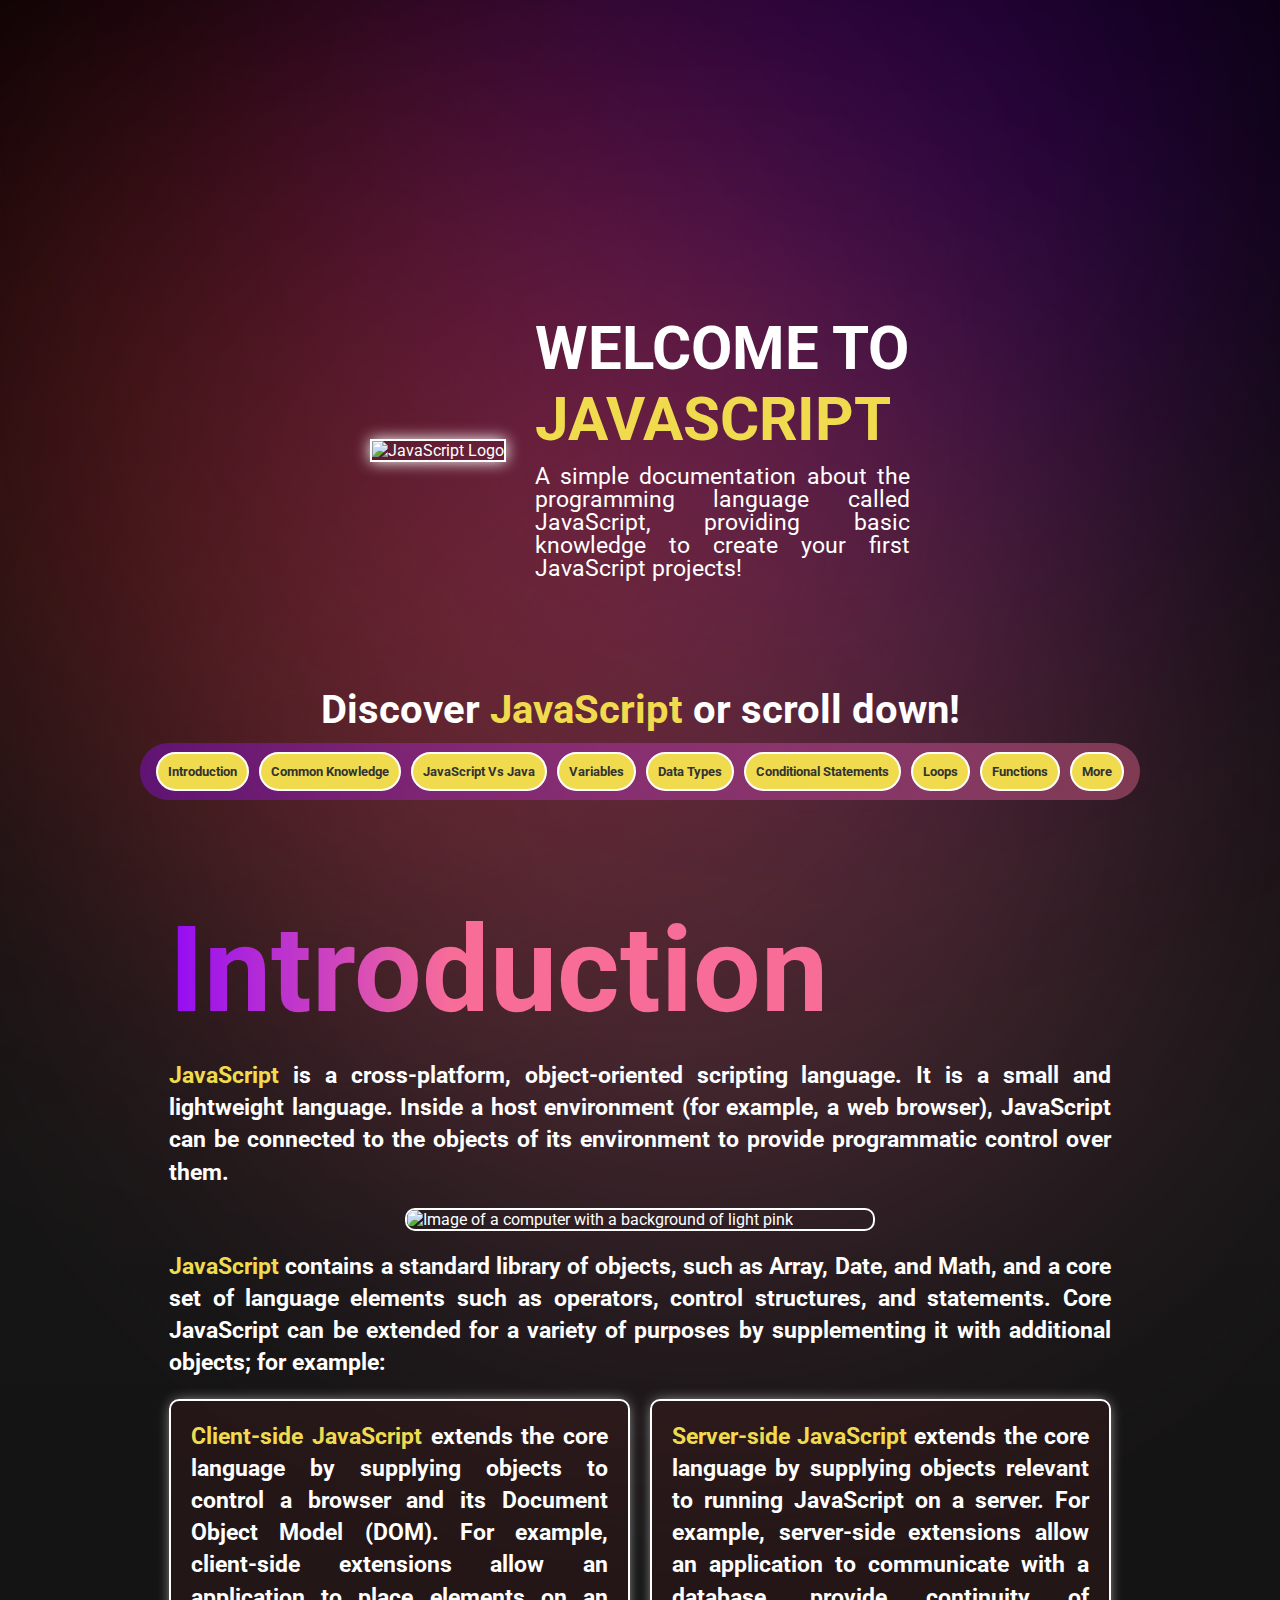
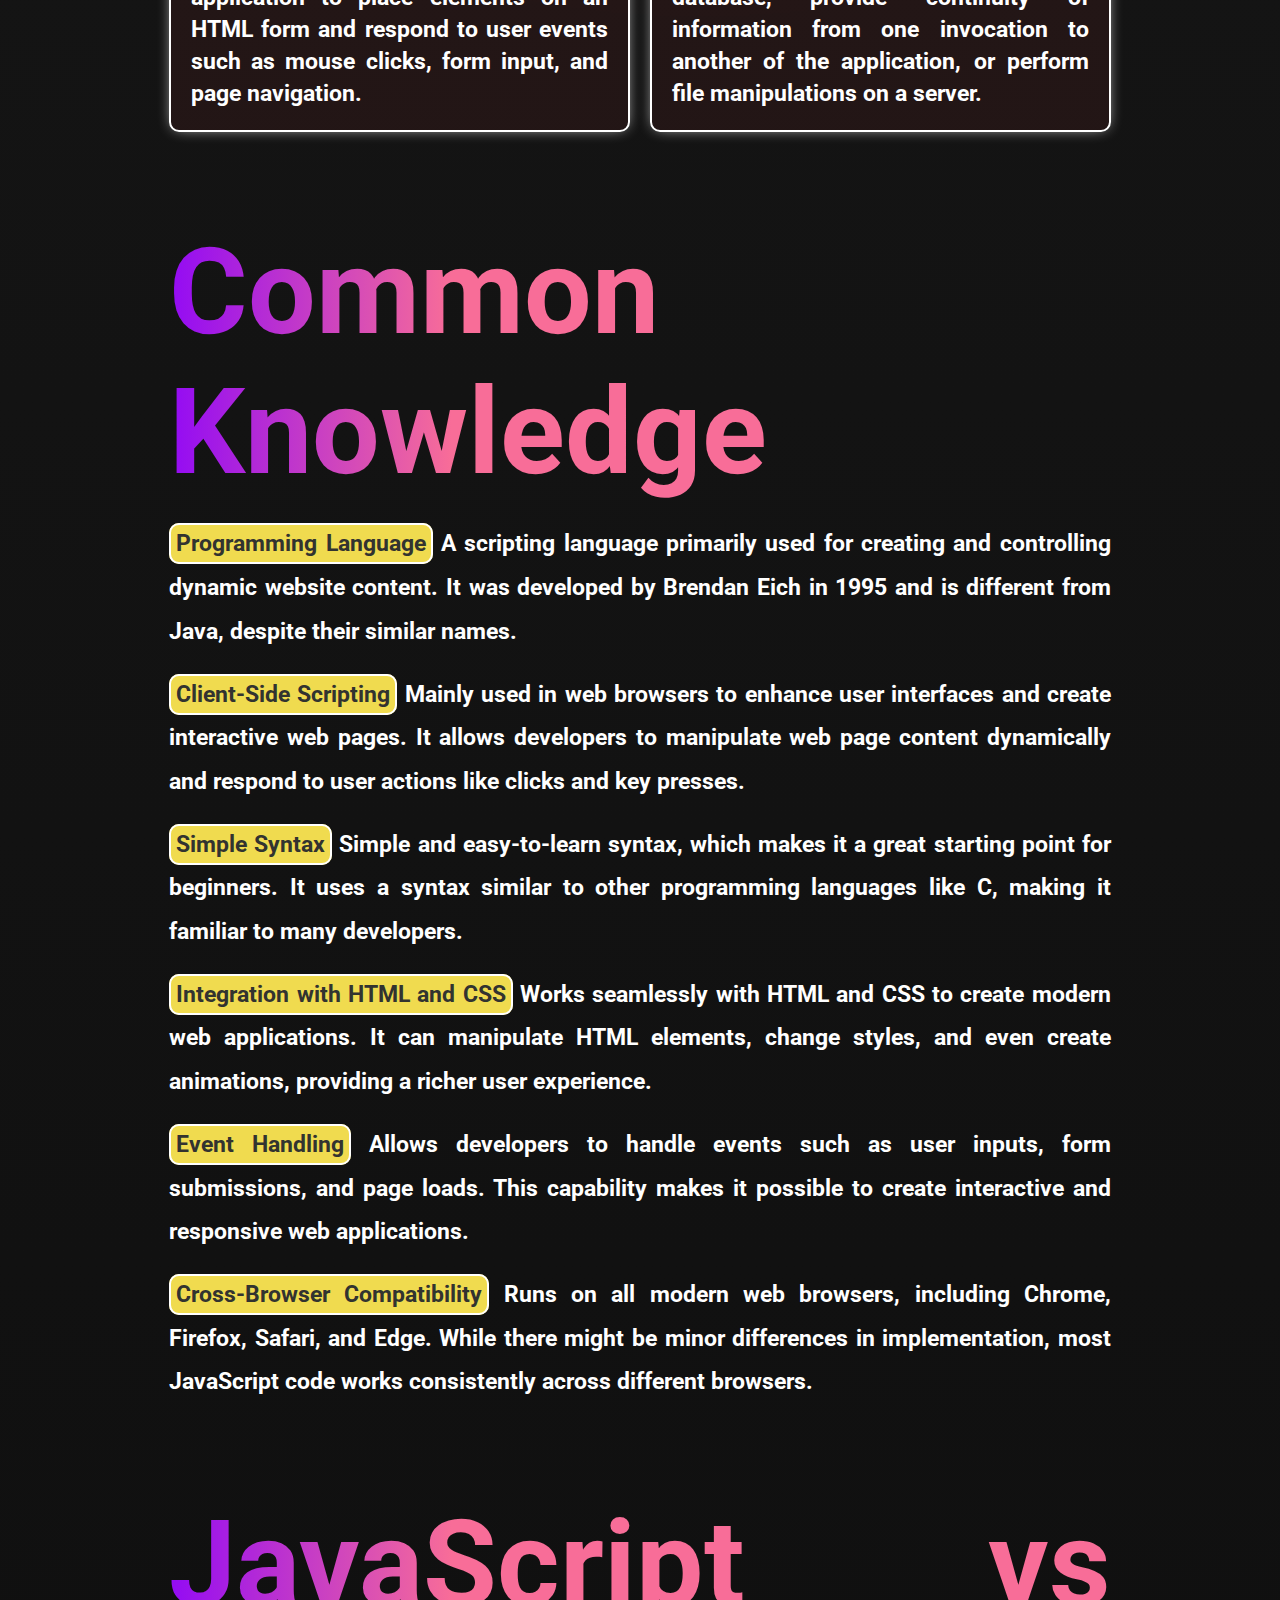
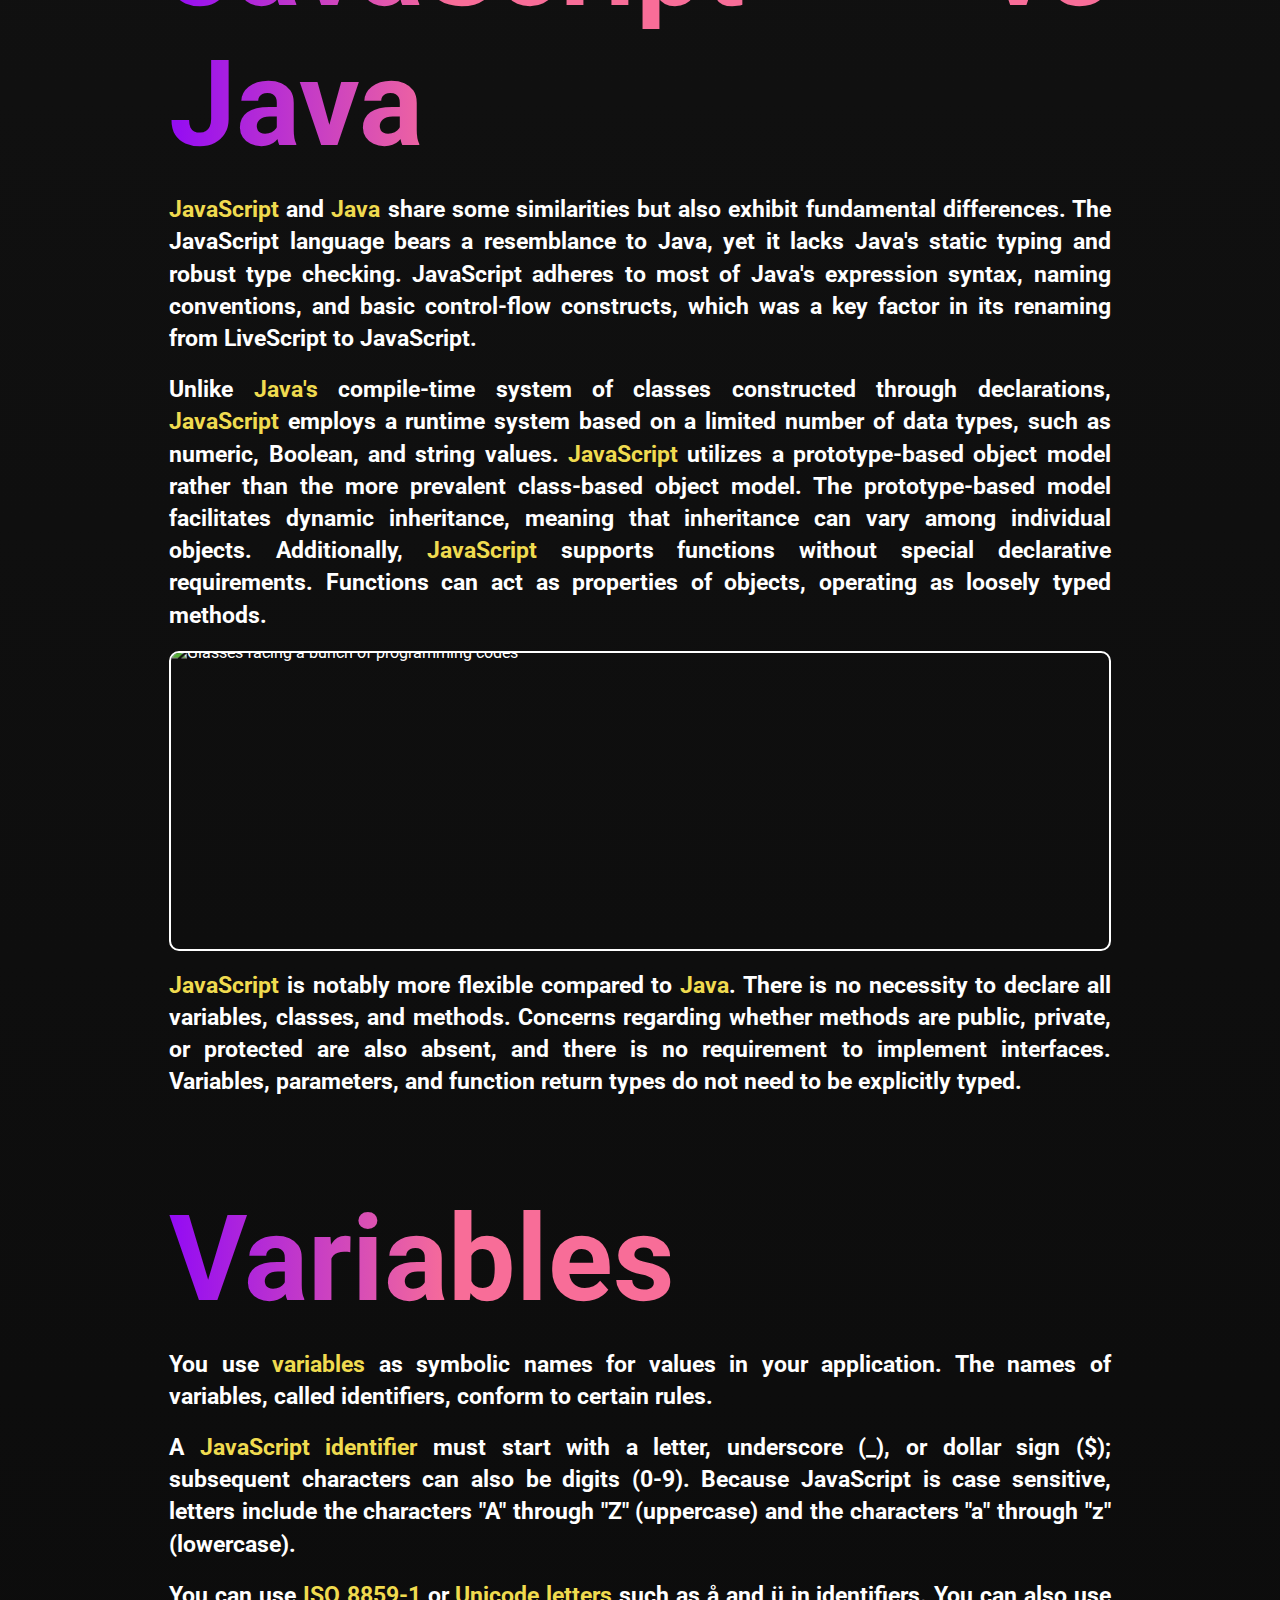
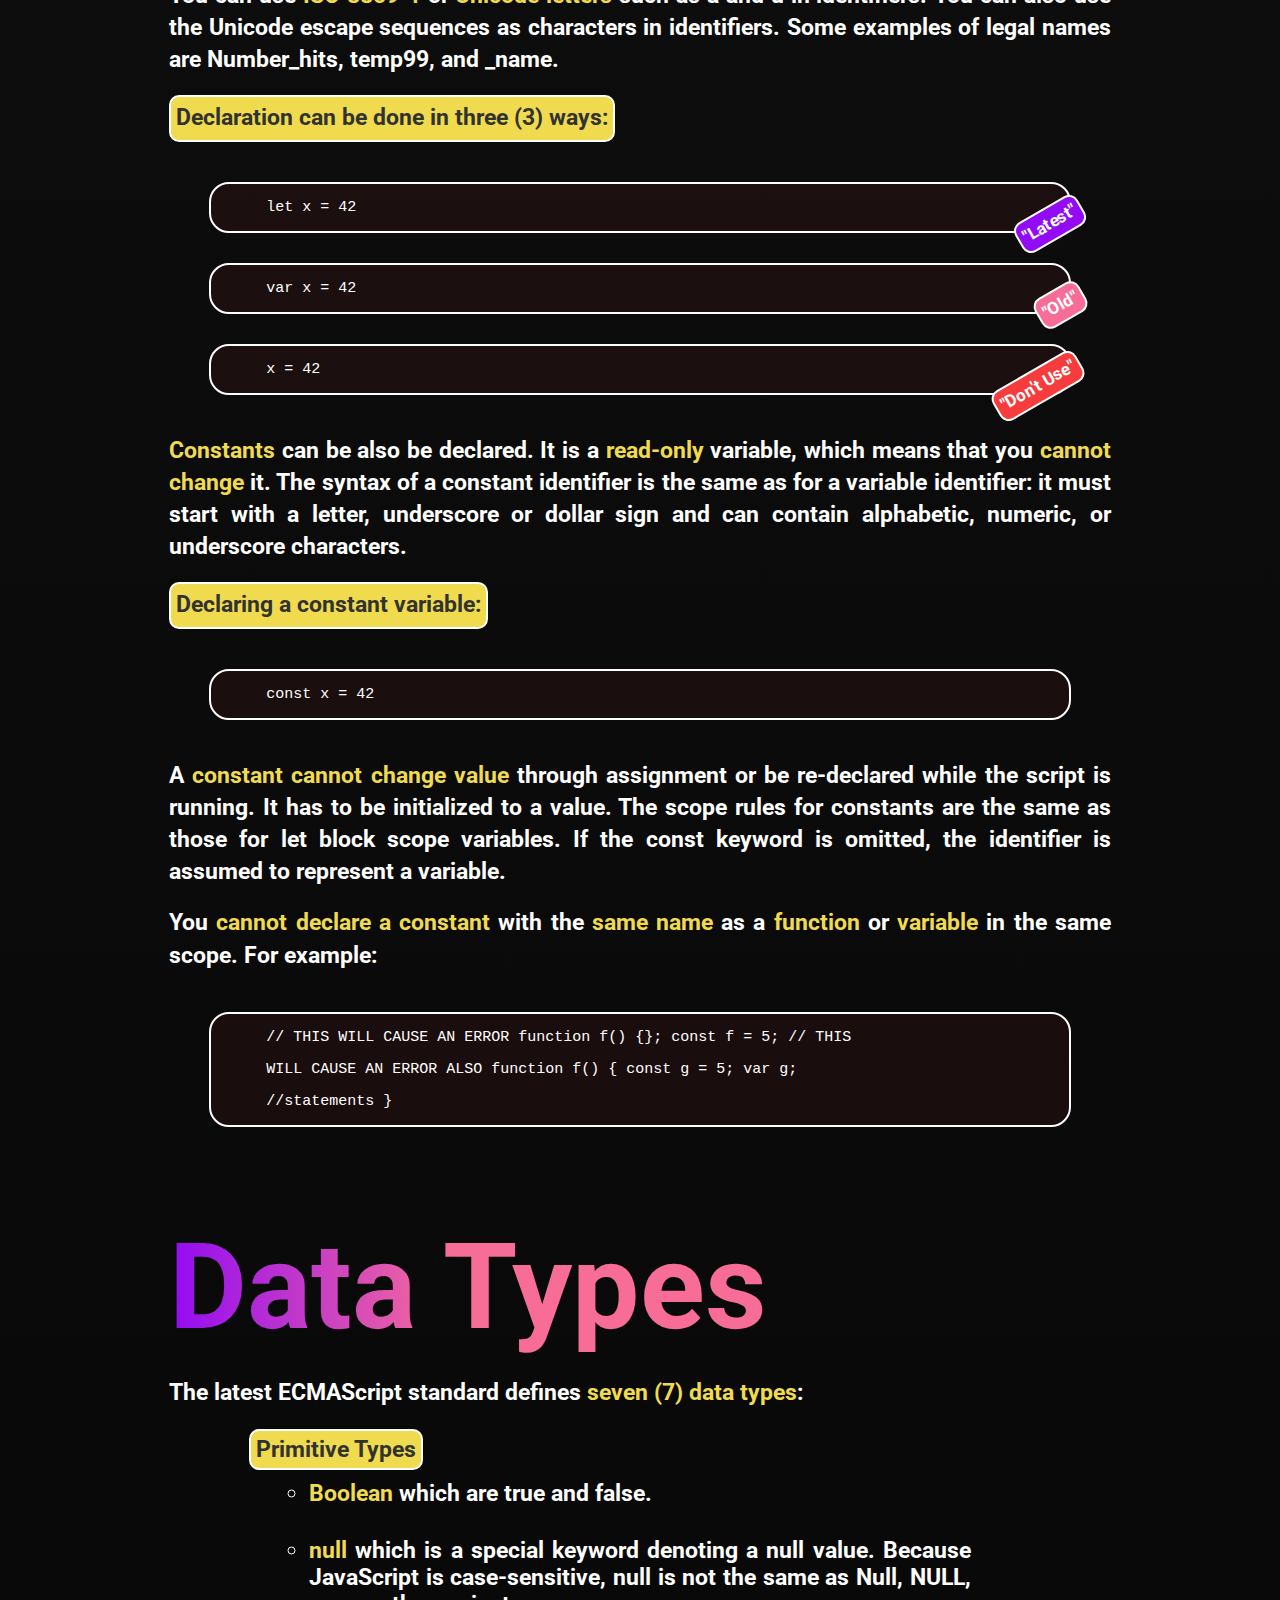
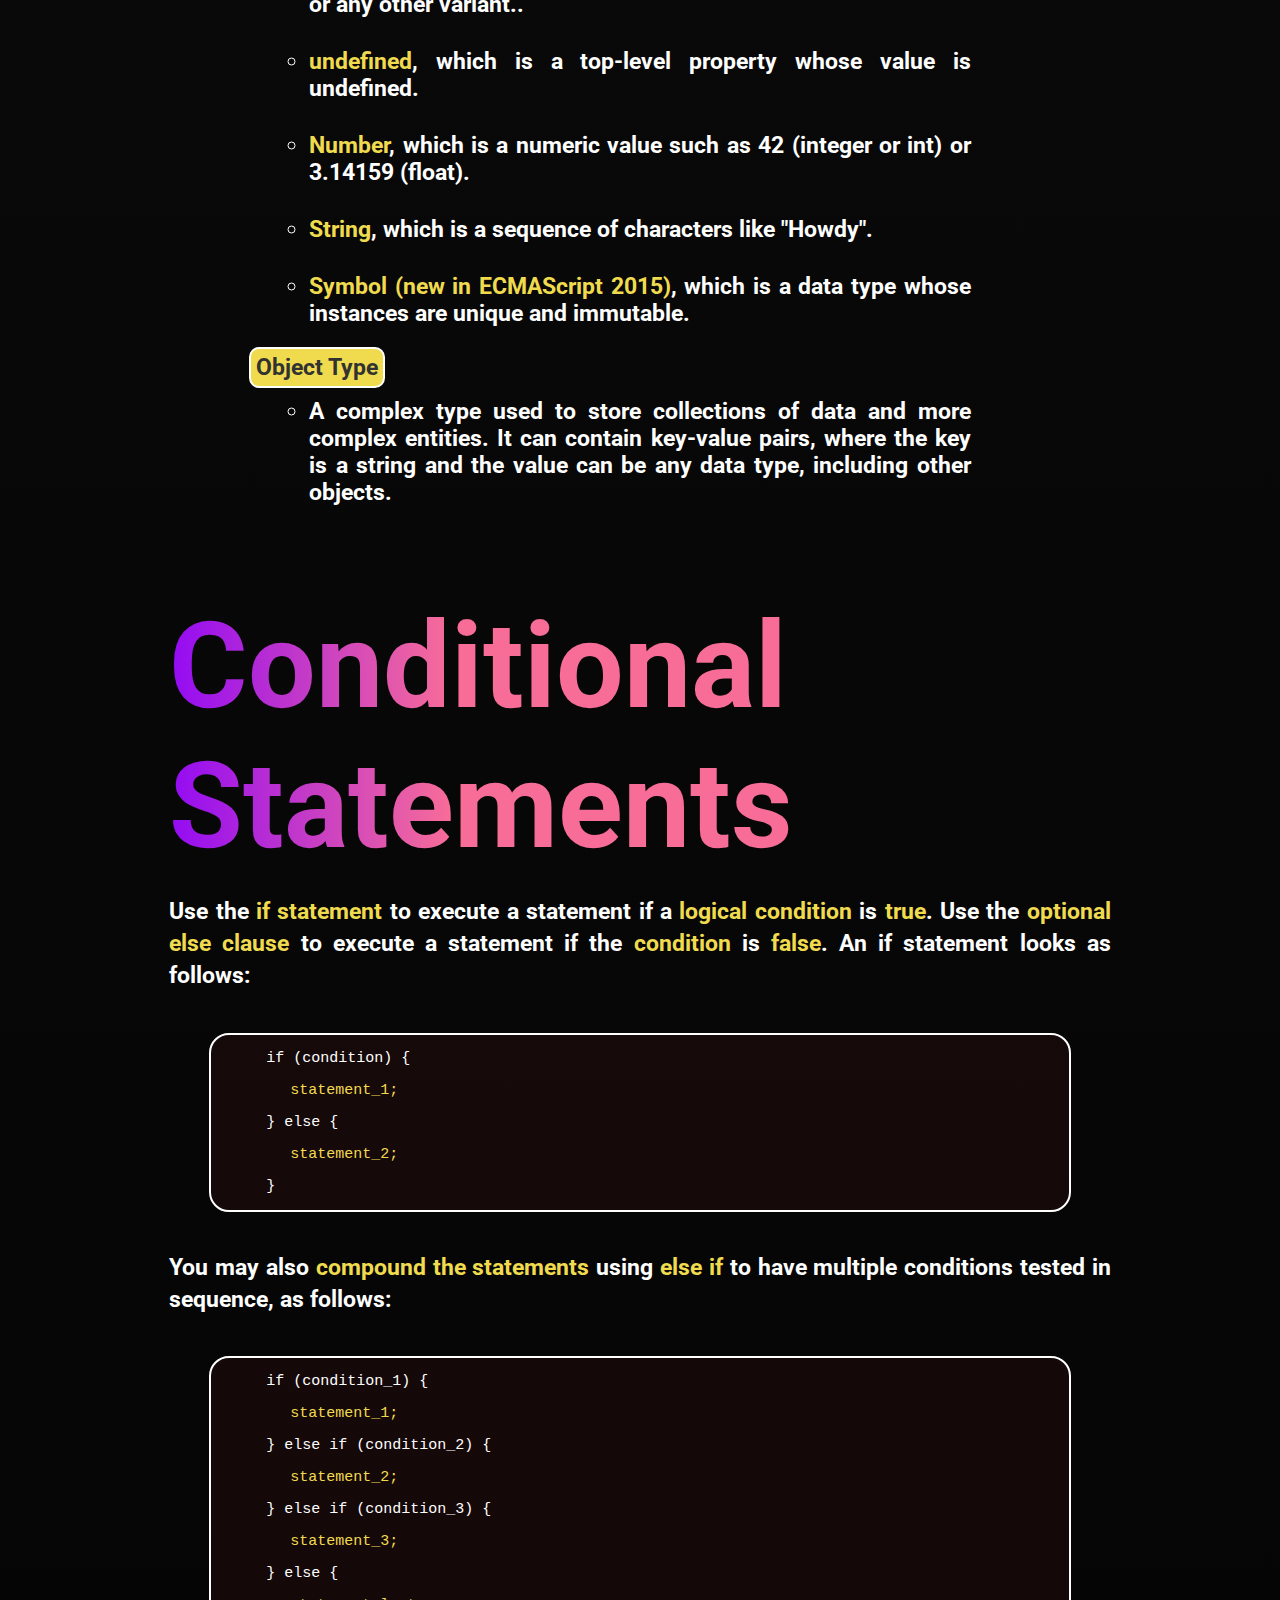
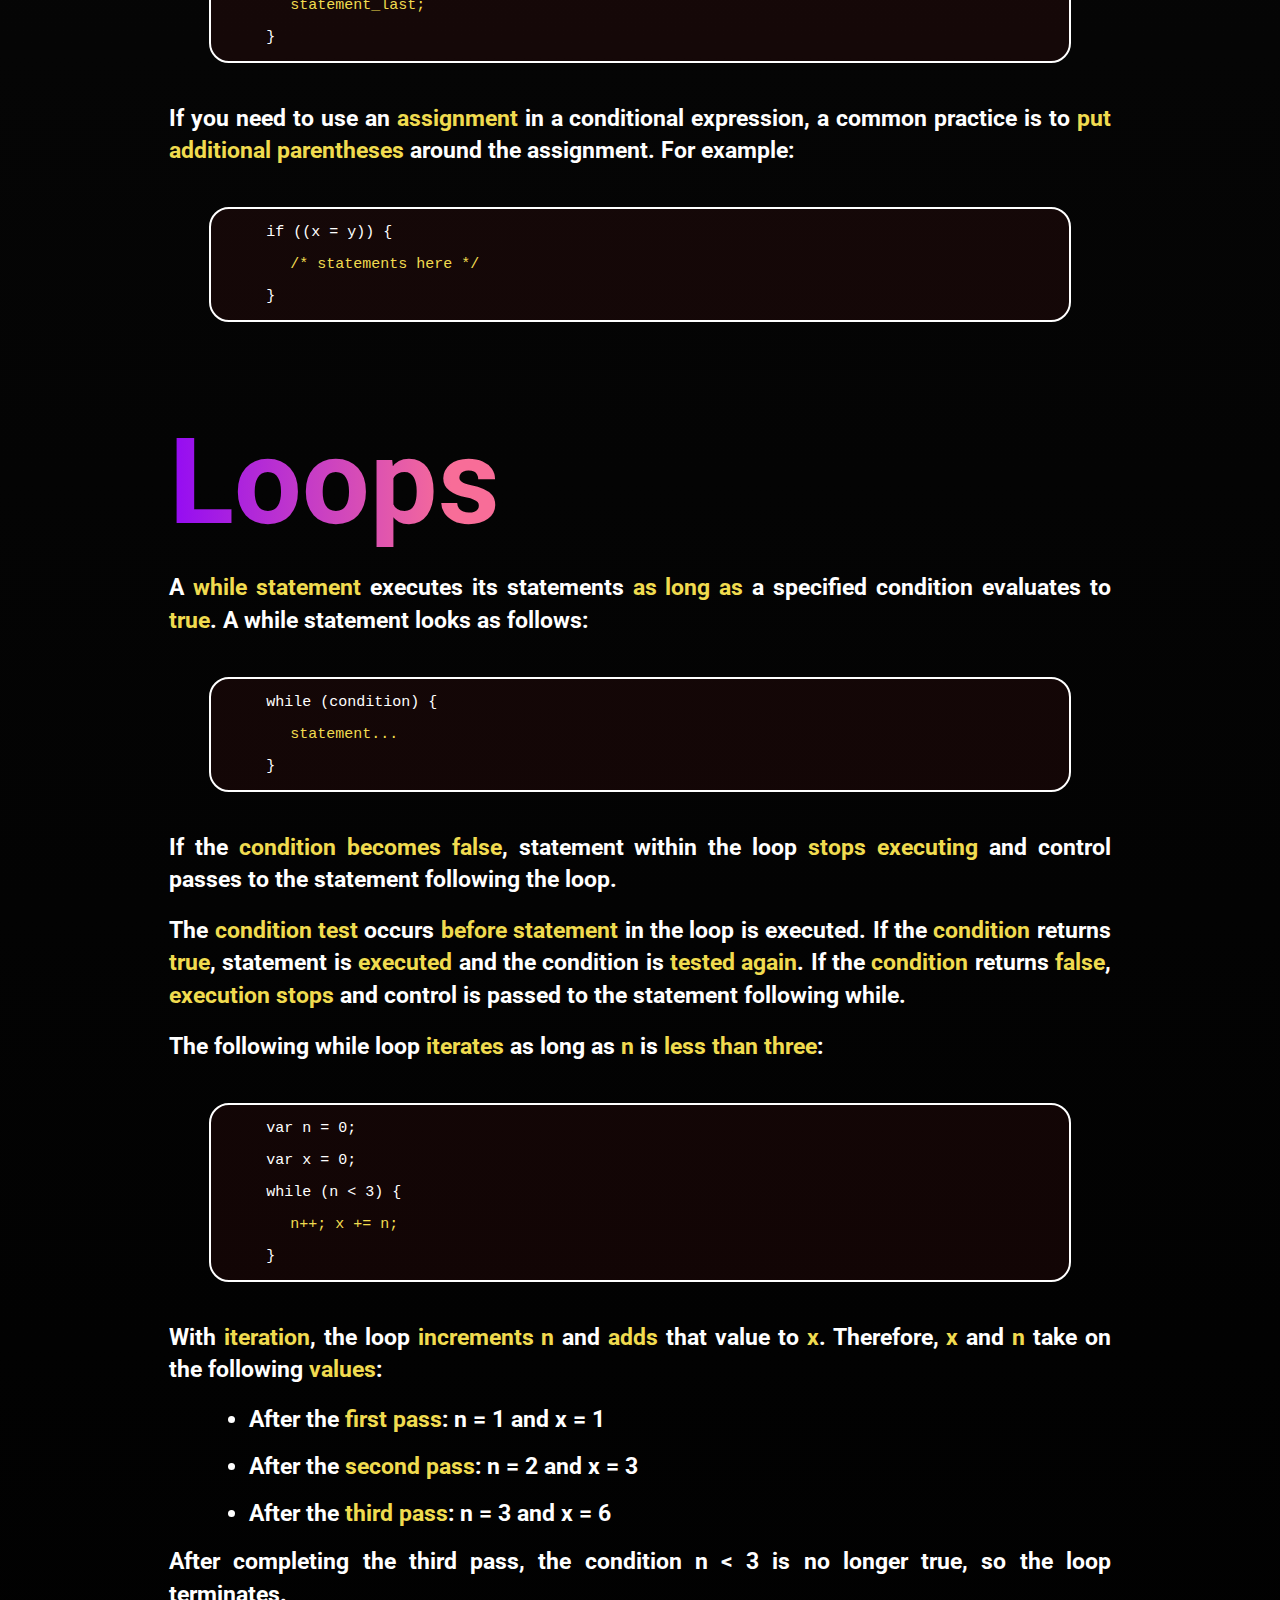
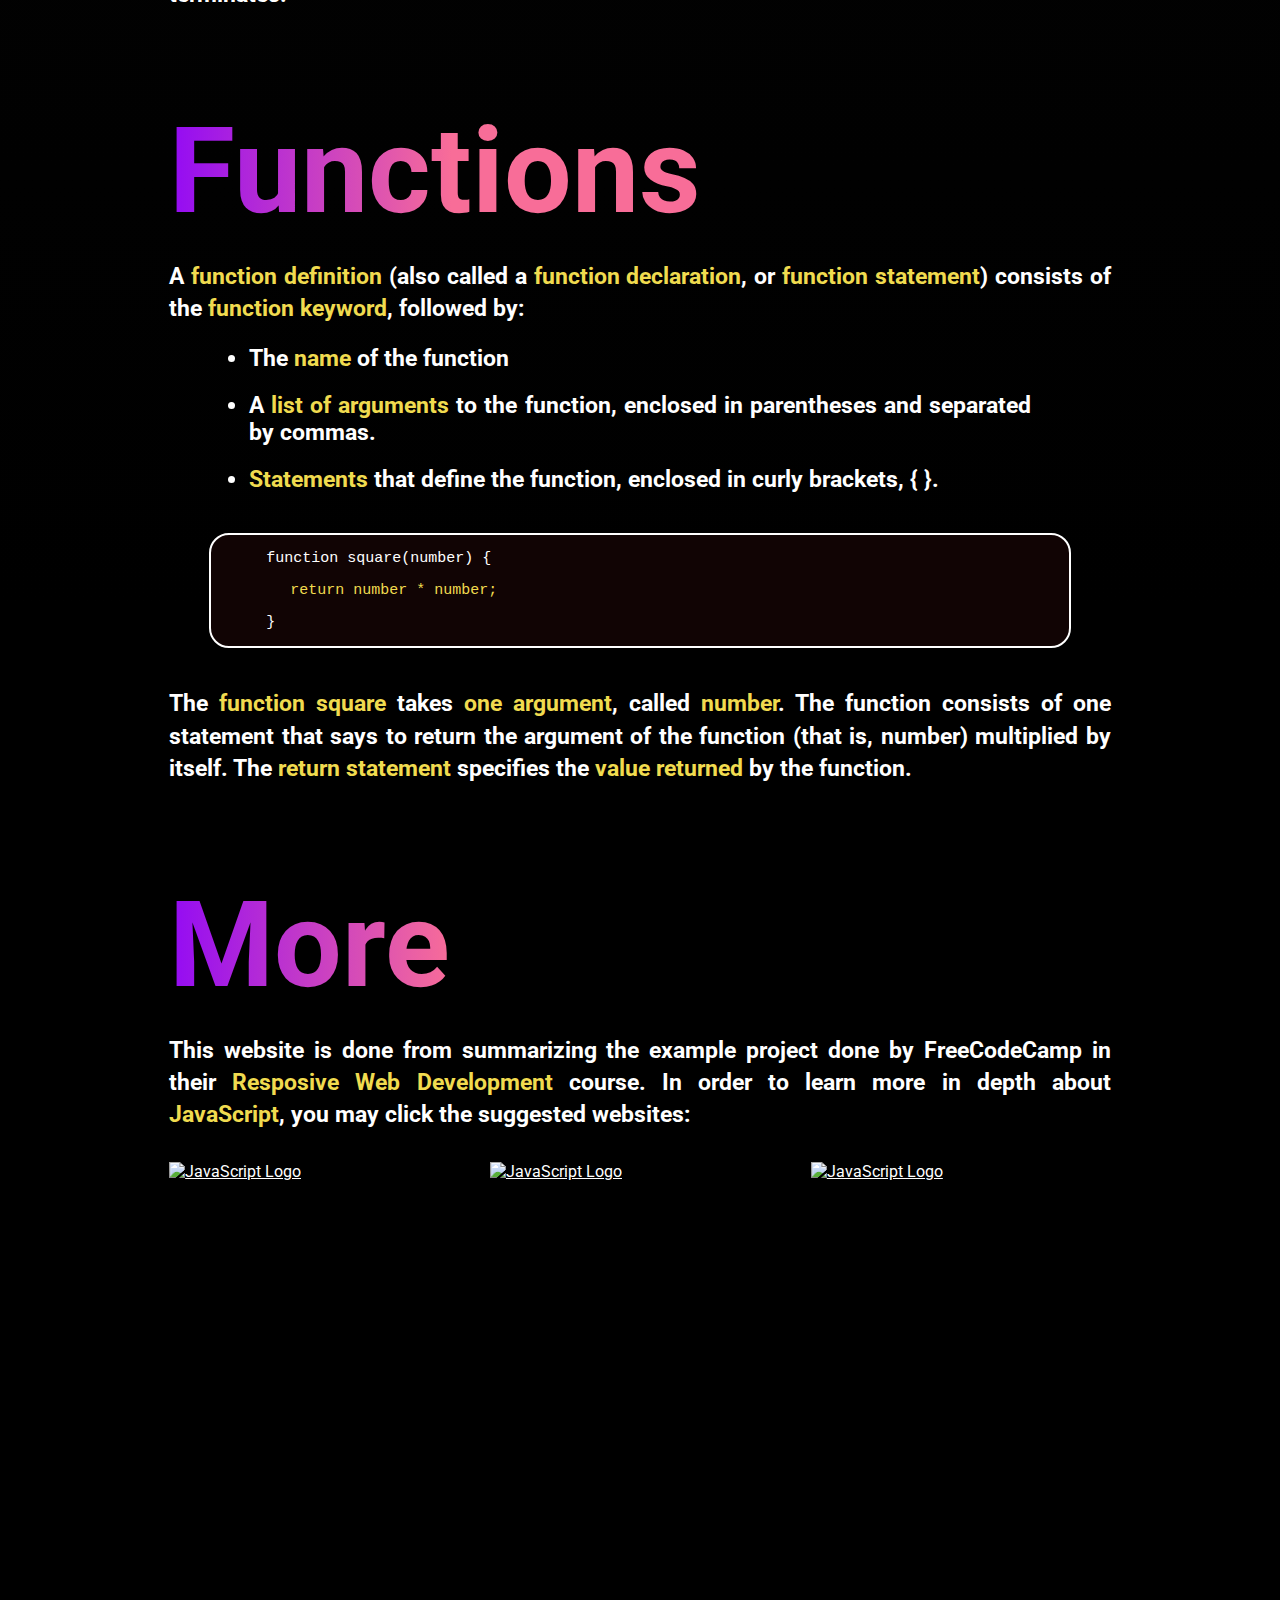
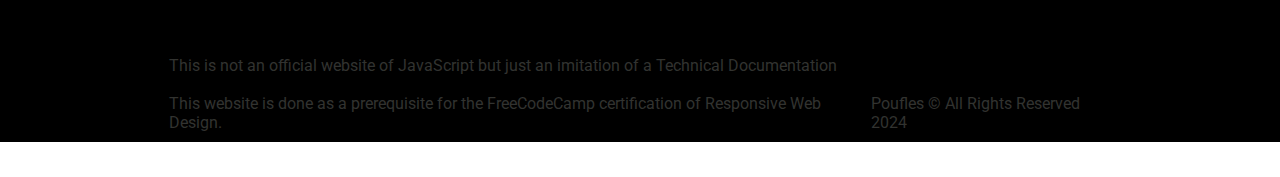
==== index.html @ 356de31d "Add files via upload" ====
<!DOCTYPE html>
<html lang="en">

<head>
    <meta charset="UTF-8">
    <meta name="viewport" content="width=device-width, initial-scale=1.0">
    <link rel="shortcut icon" href="src/favicon/android-chrome-192x192.png" type="image/x-icon">
    <link rel="shortcut icon" href="src/favicon/android-chrome-192x192.png" type="image/x-icon">
    <link rel="shortcut icon" href="src/favicon/apple-touch-icon.png" type="image/x-icon">
    <link rel="shortcut icon" href="src/favicon/favicon-16x16.png" type="image/x-icon">
    <link rel="shortcut icon" href="src/favicon/favicon-32x32.png" type="image/x-icon">
    <link rel="stylesheet" href="styles/index.css">
    <link rel="shortcut icon" href="src/favicon/favicon.ico" type="image/x-icon">
    <title>JavaScript - Technical Documentation</title>
</head>

<body>
    <nav id="navbar" class="initial">
        <header class="nav-header">
            <h2><span class="scroll-down">Discover <span id="JS-Text">JavaScript</span> or scroll down!</span></h2>
        </header>
        <div class="nav-links">
            <a href="#Introduction" class="nav-link">Introduction</a>
            <a href="#Common_Knowledge" class="nav-link">Common Knowledge</a>
            <a href="#JavaScript_vs_Java" class="nav-link">JavaScript vs Java</a>
            <a href="#Variables" class="nav-link">Variables</a>
            <a href="#Data_Types" class="nav-link">Data Types</a>
            <a href="#Conditional_Statements" class="nav-link">Conditional Statements</a>
            <a href="#Loops" class="nav-link">Loops</a>
            <a href="#Functions" class="nav-link">Functions</a>
            <a href="#More" class="nav-link">More</a>
        </div>
    </nav>

    <nav id="navbar-alt" class="">
        <header class="nav-header-alt">
            <h2>Discover <span id="JS-Text">JavaScript</span></h2>
            <div class="arrow" onclick="clicked()">
                <svg height="512px" id="Layer_1" style="enable-background:new 0 0 512 512;" version="1.1" viewBox="0 0 512 512" width="512px" xml:space="preserve" xmlns="http://www.w3.org/2000/svg" xmlns:xlink="http://www.w3.org/1999/xlink"><path d="M98.9,184.7l1.8,2.1l136,156.5c4.6,5.3,11.5,8.6,19.2,8.6c7.7,0,14.6-3.4,19.2-8.6L411,187.1l2.3-2.6  c1.7-2.5,2.7-5.5,2.7-8.7c0-8.7-7.4-15.8-16.6-15.8v0H112.6v0c-9.2,0-16.6,7.1-16.6,15.8C96,179.1,97.1,182.2,98.9,184.7z"/></svg>
            </div>
        </header>
        <div class="nav-links-alt">
            <a href="#Introduction" class="nav-link-alt">Introduction</a>
            <a href="#Common_Knowledge" class="nav-link-alt">Common Knowledge</a>
            <a href="#JavaScript_vs_Java" class="nav-link-alt">JavaScript vs Java</a>
            <a href="#Variables" class="nav-link-alt">Variables</a>
            <a href="#Data_Types" class="nav-link-alt">Data Types</a>
            <a href="#Conditional_Statements" class="nav-link-alt">Conditional Statements</a>
            <a href="#Loops" class="nav-link-alt">Loops</a>
            <a href="#Functions" class="nav-link-alt">Functions</a>
            <a href="#More" class="nav-link-alt">More</a>
        </div>
    </nav>

    <div class="circle primary" id="circle-1"></div>
    <div class="circle secondary" id="circle-2"></div>
    <div class="circle accent" id="circle-3"></div>

    <header class="banner-container">
        <figure class="banner-img">
            <img src="https://upload.wikimedia.org/wikipedia/commons/6/6a/JavaScript-logo.png" alt="JavaScript Logo">
        </figure>
        <div class="text-block">
            <h1>Welcome To <span>JavaScript</span></h1>
            <p>
                A simple documentation about the programming language called JavaScript, providing basic knowledge
                to create your first JavaScript projects!
            </p>
        </div>

    </header>

    <main id="main-doc" class="main-doc">
        <section class="main-section" id="Introduction">
            <header class="section-header">
                <h1>Introduction</h1>
            </header>
            <p>
                <span>JavaScript</span> is a cross-platform, object-oriented scripting language. It is a small and
                lightweight language. Inside a host environment (for example, a web browser), JavaScript can be
                connected to the objects of its environment to provide programmatic control over them.
            </p>
            <br>
            <div class="img-container">
                <figure class="introduction-image-container">
                    <img src="https://images.pexels.com/photos/1779487/pexels-photo-1779487.jpeg?auto=compress&cs=tinysrgb&w=1260&h=750&dpr=1"
                        alt="Image of a computer with a background of light pink">
                </figure>
            </div>
            <p>
                <span>JavaScript</span> contains a standard library of objects, such as Array, Date, and Math, and a
                core set of language elements such as operators, control structures, and statements. Core JavaScript can
                be extended for a variety of purposes by supplementing it with additional objects; for example:
            </p>
            <br>
            <div class="introduction-content">
                <p>
                    <span>Client-side JavaScript</span> extends the core language by supplying objects to control a
                    browser and its Document Object Model (DOM). For example, client-side extensions allow an
                    application to place elements on an HTML form and respond to user events such as mouse clicks, form
                    input, and page navigation.
                </p>
                <p>
                    <span>Server-side JavaScript</span> extends the core language by supplying objects relevant to
                    running JavaScript on a server. For example, server-side extensions allow an application to
                    communicate with a database, provide continuity of information from one invocation to another of the
                    application, or perform file manipulations on a server.
                </p>
            </div>
        </section>
        <section class="main-section" id="Common_Knowledge">
            <header class="section-header">
                <h1>Common Knowledge</h1>
            </header>
            <p>
                <span>Programming Language</span> A scripting language primarily used for creating and controlling
                dynamic website content. It was developed by Brendan Eich in 1995 and is different from Java, despite
                their similar names.
            </p>
            <br>
            <p>
                <span>Client-Side Scripting</span> Mainly used in web browsers to enhance user interfaces and create
                interactive web pages. It allows developers to manipulate web page content dynamically and respond to
                user actions like clicks and key presses.
            </p>
            <br>
            <p>
                <span>Simple Syntax</span> Simple and easy-to-learn syntax, which makes it a great starting point for
                beginners. It uses a syntax similar to other programming languages like C, making it familiar to many
                developers.
            </p>
            <br>
            <p>
                <span>Integration with HTML and CSS</span> Works seamlessly with HTML and CSS to create modern web
                applications. It can manipulate HTML elements, change styles, and even create animations, providing a
                richer user experience.
            </p>
            <br>
            <p>
                <span>Event Handling</span> Allows developers to handle events such as user inputs, form submissions,
                and page loads. This capability makes it possible to create interactive and responsive web applications.
            </p>
            <br>
            <p>
                <span>Cross-Browser Compatibility</span> Runs on all modern web browsers, including Chrome, Firefox,
                Safari, and Edge. While there might be minor differences in implementation, most JavaScript code works
                consistently across different browsers.
            </p>
        </section>
        <section class="main-section" id="JavaScript_vs_Java">
            <header class="section-header">
                <h1>JavaScript vs Java</h1>
            </header>
            <p>
                <span>JavaScript</span> and <span>Java</span> share some similarities but also exhibit fundamental
                differences. The JavaScript language bears a resemblance to Java, yet it lacks Java's static typing and
                robust type checking. JavaScript adheres to most of Java's expression syntax, naming conventions, and
                basic control-flow constructs, which was a key factor in its renaming from LiveScript to JavaScript.
            </p>
            <br>
            <p>
                Unlike <span>Java's</span> compile-time system of classes constructed through declarations,
                <span>JavaScript</span> employs a runtime system based on a limited number of data types, such as
                numeric, Boolean, and string values. <span>JavaScript</span> utilizes a prototype-based object model
                rather than the more prevalent class-based object model. The prototype-based model facilitates dynamic
                inheritance, meaning that inheritance can vary among individual objects. Additionally,
                <span>JavaScript</span> supports functions without special declarative requirements. Functions can act
                as properties of objects, operating as loosely typed methods.
            </p>
            <br>
            <figure class="jsvsj-image-container">
                <img src="https://images.pexels.com/photos/577585/pexels-photo-577585.jpeg"
                    alt="Glasses facing a bunch of programming codes">
            </figure>
            <br>
            <p>
                <span>JavaScript</span> is notably more flexible compared to <span>Java</span>. There is no necessity to
                declare all variables, classes, and methods. Concerns regarding whether methods are public, private, or
                protected are also absent, and there is no requirement to implement interfaces. Variables, parameters,
                and function return types do not need to be explicitly typed.
            </p>
        </section>
        <section class="main-section" id="Variables">
            <header class="section-header">
                <h1>Variables</h1>
            </header>
            <p>
                You use <span>variables</span> as symbolic names for values in your application. The names of
                variables,
                called identifiers, conform to certain rules.
            </p>
            <br>
            <p>
                A <span>JavaScript identifier</span> must start with a letter, underscore (_), or dollar sign ($);
                subsequent characters can also be digits (0-9). Because JavaScript is case sensitive, letters
                include
                the characters "A" through "Z" (uppercase) and the characters "a" through "z" (lowercase).
            </p>
            <br>
            <p>
                You can use <span>ISO 8859-1</span> or <span>Unicode letters</span> such as å and ü in identifiers.
                You
                can also use the Unicode escape sequences as characters in identifiers. Some examples of legal names
                are
                Number_hits, temp99, and _name.
            </p>
            <br>
            <p>
                Declaration can be done in three (3) ways:
            </p>
            <article class="code-block">
                <div id="code-1">
                    <code>let x = 42</code>
                    <p>"Latest"</p>
                </div>
                <div id="code-2">
                    <code>var x = 42</code>
                    <p>"Old"</p>
                </div>
                <div id="code-3">
                    <code>x = 42</code>
                    <p>"Don't Use"</p>
                </div>
            </article>
            <p>
                <span>Constants</span> can be also be declared. It is a <span>read-only</span> variable, which means
                that you <span>cannot change</span> it. The syntax of a constant identifier is the same as for a
                variable identifier: it must start with a letter, underscore or dollar sign and can contain alphabetic,
                numeric, or underscore characters.
            </p>
            <br>
            <p>
                Declaring a constant variable:
            </p>
            <article class="code-block">
                <div id="#code">
                    <code>const x = 42</code>
                </div>
            </article>
            <p>
                A <span>constant cannot change value</span> through assignment or be re-declared while the script is
                running. It has to be initialized to a value. The scope rules for constants are the same as those for
                let block scope variables. If the const keyword is omitted, the identifier is assumed to represent a
                variable.
            </p>
            <br>
            <p>
                You <span>cannot declare a constant</span> with the <span>same name</span> as a <span>function</span> or
                <span>variable</span> in the same scope. For
                example:
            </p>
            <article class="code-block">
                <div id="code">
                    <code>
                        // THIS WILL CAUSE AN ERROR function f() {}; const f = 5; // THIS
                    </code>
                    <code>
                        WILL CAUSE AN ERROR ALSO function f() { const g = 5; var g;
                    </code>
                    <code>
                        //statements }
                    </code>
                </div>
            </article>
        </section>
        <section class="main-section" id="Data_Types">
            <header class="section-header">
                <h1>Data Types</h1>
            </header>
            <p>
                The latest ECMAScript standard defines <span>seven (7) data types</span>:
            </p>
            <ol class="data-types">
                <li class="data-type">
                    <span class="data-type-header">Primitive Types</span>
                    <ul class="primitive-types">
                        <li class="primitive-type">
                            <span class="important-text">Boolean</span> which are true and false.
                        </li>
                        <li class="primitive-type">
                            <span class="important-text">null</span> which is a special keyword denoting a null value.
                            Because JavaScript is case-sensitive, null is not the same as Null, NULL, or any other
                            variant..
                        </li>
                        <li class="primitive-type">
                            <span class="important-text">undefined</span>, which is a top-level property whose value is
                            undefined.
                        </li>
                        <li class="primitive-type">
                            <span class="important-text">Number</span>, which is a numeric value such as 42 (integer or
                            int) or 3.14159 (float).
                        </li>
                        <li class="primitive-type">
                            <span class="important-text">String</span>, which is a sequence of characters like "Howdy".
                        </li>
                        <li class="primitive-type">
                            <span class="important-text">Symbol (new in ECMAScript 2015)</span>, which is a data type
                            whose instances are unique and immutable.
                        </li>
                    </ul>
                </li>
                <li class="data-type">
                    <span class="data-type-header">Object Type</span>
                    <ul class="object-type">
                        <li class="description">
                            A complex type used to store collections of data and more complex entities. It can contain
                            key-value pairs, where the key is a string and the value can be any data type, including
                            other objects.
                        </li>
                    </ul>
                </li>
            </ol>
        </section>
        <section class="main-section" id="Conditional_Statements">
            <header class="section-header">
                <h1>Conditional Statements</h1>
            </header>
            <p>
                Use the <span>if statement</span> to execute a statement if a <span>logical condition</span> is
                <span>true</span>. Use the <span>optional else clause</span> to execute a statement if the
                <span>condition</span> is <span>false</span>. An if statement looks as follows:
            </p>
            <article class="code-block">
                <div id="code" class="multiple">
                    <code>
                        if (condition) { 
                    </code>
                    <code>
                        <span class="code-margin">statement_1;</span>
                    </code>
                    <code>
                    } else {
                    </code>
                    <code>
                        <span class="code-margin">statement_2;</span>
                    </code>
                    <code>
                        }
                    </code>
                </div>
            </article>
            <p>
                You may also <span>compound the statements</span> using <span>else if</span> to have multiple conditions
                tested in sequence, as follows:
            </p>
            <article class="code-block">
                <div id="code" class="multiple">
                    <code>
                        if (condition_1) {
                    </code>
                    <code>
                        <span class="code-margin">statement_1;</span>
                    </code>
                    <code>
                        } else if (condition_2) {
                    </code>
                    <code>
                        <span class="code-margin">statement_2;</span>
                    </code>
                    <code>
                        } else if (condition_3) {
                    </code>
                    <code>
                        <span class="code-margin">statement_3;</span>
                    </code>
                    <code>
                        } else {
                    </code>
                    <code>
                        <span class="code-margin">statement_last;</span>
                    </code>
                    <code>
                        }
                    </code>
                </div>
            </article>
            <p>
                If you need to use an <span>assignment</span> in a conditional expression, a common practice is to
                <span>put additional parentheses</span> around the assignment. For example:
            </p>
            <article class="code-block">
                <div id="code">
                    <code>
                        if ((x = y)) {
                    </code>
                    <code>
                        <span class="code-margin">/* statements here */</span>
                    </code>
                    <code>
                        }
                    </code>
                </div>
            </article>
        </section>
        <section class="main-section" id="Loops">
            <header class="section-header">
                <h1>
                    Loops
                </h1>
            </header>
            <p>
                A <span>while statement</span> executes its statements <span>as long as</span> a specified condition
                evaluates to <span>true</span>. A while statement looks as follows:
            </p>
            <article class="code-block">
                <div id="code">
                    <code>
                        while (condition) {
                    </code>
                    <code>
                        <span class="code-margin">statement...</span>
                    </code>
                    <code>
                        }
                    </code>
                </div>
            </article>
            <p>
                If the <span>condition becomes false</span>, statement within the loop <span>stops executing</span> and
                control passes to the statement following the loop.
            </p>
            <br>
            <p>
                The <span>condition test</span> occurs <span>before statement</span> in the loop is executed. If the
                <span>condition</span> returns <span>true</span>, statement is <span>executed</span> and the condition
                is <span>tested again</span>. If the <span>condition</span> returns <span>false</span>, <span>execution
                    stops</span> and control is passed to the statement following while.
            </p>
            <br>
            <p>
                The following while loop <span>iterates</span> as long as <span>n</span> is <span>less than
                    three</span>:
            </p>
            <article class="code-block">
                <div id="code">
                    <code>
                        var n = 0;
                    </code>
                    <code>
                        var x = 0;
                    </code>
                    <code>
                        while (n &lt; 3) {
                    </code>
                    <code>
                        <span class="code-margin">n++; x += n;</span>
                    </code>
                    <code>
                        }
                    </code>
                </div>
            </article>
            <p>
                With <span>iteration</span>, the loop <span>increments n</span> and <span>adds</span> that value to
                <span>x</span>. Therefore, <span>x</span> and <span>n</span> take on the following <span>values</span>:
            </p>
            <ul class="increment">
                <li class="">
                    After the <span class="important-text">first pass</span>: n = 1 and x = 1
                </li>
                <li class="">
                    After the <span class="important-text">second pass</span>: n = 2 and x = 3
                </li>
                <li class="">
                    After the <span class="important-text">third pass</span>: n = 3 and x = 6
                </li>
            </ul>
            <br>
            <p>
                After completing the third pass, the condition n &lt; 3 is no longer true, so the loop terminates.
            </p>
        </section>
        <section class="main-section" id="Functions">
            <header class="section-header">
                <h1>Functions</h1>
            </header>
            <p>
                A <span>function definition</span> (also called a <span>function declaration</span>, or <span>function
                    statement</span>) consists of the <span>function keyword</span>, followed by:
            </p>
            <ul class="function">
                <li class="">
                    The <span class="important-text">name</span> of the function
                </li>
                <li class="">
                    A <span class="important-text">list of arguments</span> to the function, enclosed in parentheses and
                    separated by commas.
                </li>
                <li class="">
                    <span class="important-text">Statements</span> that define the function, enclosed in curly brackets,
                    { }.
                </li>
            </ul>
            <article class="code-block">
                <div id="code">
                    <code>
                        function square(number) {
                    </code>
                    <code>
                        <span class="code-margin">return number * number;</span>
                    </code>
                    <code>
                        }
                    </code>
                </div>
            </article>
            <p>
                The <span>function square</span> takes <span>one argument</span>, called <span>number</span>. The
                function consists of one statement that says to return the argument of the function (that is, number)
                multiplied by itself. The <span>return statement</span> specifies the <span>value returned</span> by the
                function.
            </p>
        </section>
        <section class="main-section" id="More">
            <header class="section-header">
                <h1>More</h1>
            </header>
            <p>
                This website is done from summarizing the example project done by <span></span>FreeCodeCamp</span> in
                their <span>Resposive Web Development</span> course. In order to learn more in depth about
                <span>JavaScript</span>, you may click the suggested websites:
            </p>
            <div class="references">
                <figure class="reference">
                    <a href="https://www.w3schools.com/js/" target="_blank">
                        <img src="https://upload.wikimedia.org/wikipedia/commons/a/a0/W3Schools_logo.svg"
                            alt="JavaScript Logo">
                    </a>
                </figure>
                <figure class="reference">
                    <a href="https://developer.mozilla.org/en-US/docs/Web/JavaScript/Guide" target="_blank">
                        <img src="https://pbs.twimg.com/profile_images/1511434207079407618/AwzUxnVf_400x400.png"
                            alt="JavaScript Logo">
                    </a>
                </figure>
                <figure class="reference">
                    <a href="https://devdocs.io/javascript/" target="_blank">
                        <img src="https://upload.wikimedia.org/wikipedia/commons/6/6a/JavaScript-logo.png"
                            alt="JavaScript Logo">
                    </a>
                </figure>
            </div>
        </section>
    </main>
    <footer class="">
        <div class="note">
            <p>
                This is not an official website of JavaScript but just an imitation of a Technical Documentation
            </p>
            <br>
            <p>
                This website is done as a prerequisite for the FreeCodeCamp certification of Responsive Web Design.
            </p>
        </div>
        <div class="creator">
            Poufles © All Rights Reserved 2024
        </div>
    </footer>
    <script src="scripts/scrollnav.js"></script>
    <script src="scripts/navalt.js"></script>
</body>

</html>
---- styles/index.css ----
@import url('https://fonts.googleapis.com/css2?family=Roboto:ital,wght@0,100;0,300;0,400;0,500;0,700;0,900;1,100;1,300;1,400;1,500;1,700;1,900&display=swap');

:root {
    --background-color: #151515;
    --text: #FFF;
    --primary: #930BF4;
    --secondary: #F86D98;
    --accent: #F63C3C;
    --js: #F0DB4F;
    --js-text: #323330;
    --H1: 60px;
    --H1-P: 23px;
    --NavLinks: 13px;
    --H1-Phone: 40px;
    --H2-Phone: 26px;
    --NavLinks-Phone: 22px;
    --P: 23px;
    --border-2px-white: 2px solid #FFF;
}

.view-border {
    border: 1px solid red;
}

* {
    margin: 0;
    padding: 0;
    box-sizing: border-box;
    color: var(--text);
}

html {
    font-family: "Roboto", sans-serif;
    cursor: default;
    scroll-behavior: smooth;
}

body {
    background-image: linear-gradient(#000 0%, #151515 10%, #000 90%);
    overflow-x: hidden;
    padding: 0 75px;
    display: grid;
    grid-template-columns: repeat(12, 1fr);
}

#navbar {
    width: 1000px;
    left: 50%;
    transform: translateX(-50%);
    transition: ease-in-out 1s;
    z-index: 999;
}

.initial {
    position: absolute;
    bottom: 100px;
}

.scroll {
    position: fixed;
    bottom: 65px;
    opacity: 0.3;
}

.nav-header {
    text-align: center;
    margin-bottom: 10px;
}

.nav-header h2 {
    color: var(--text);
    font-size: var(--H1-Phone);
}

.nav-header h2 #JS-Text {
    color: var(--js);
}

.scroll-down {
    transition: ease-in-out 0.6s;
    transition-delay: 600ms;
}

.hide-on-scroll {
    opacity: 0;
}

div.nav-links {
    display: flex;
    justify-content: center;
    align-items: center;
    gap: 10px;
    background-image: linear-gradient(to right, rgb(147, 11, 244, 0.4), rgb(248, 109, 152, 0.4));
    border-radius: 50px;
    padding: 9px;
}

.nav-links .nav-link {
    font-size: var(--NavLinks);
    border-radius: 20px;
    padding: 10px;
    text-transform: capitalize;
    border: var(--border-2px-white);
    background-color: var(--js);
    text-decoration: none;
    color: var(--js-text);
    font-weight: bold;
}

#navbar:has(.nav-links:hover) {
    opacity: 1 !important;
}

.hide {
    display: none !important;
}




#navbar-alt {
    width: 100%;
    height: 100px;
    background-image: linear-gradient(to right, var(--primary), var(--secondary));
    position: fixed;
    left: 0;
    bottom: 0;
    z-index: 999;
    transition: 0.5s;
    display: none;
}

.clicked-alt {
    left: 0;
    bottom: 0;
    height: 600px !important;
}

#navbar-alt .nav-header-alt {
    display: flex;
    justify-content: space-between;
    align-items: center;
    padding: 0 70px;
    height: 100px;
    font-size: var(--H2-Phone);
    border-bottom: var(--border-2px-white);
}

.nav-header-alt .arrow {
    width: 40px;
    height: 40px;
    transform: rotate(180deg);
    transition: 0.4s;
    cursor: pointer;
}

.arrow-clicked {
    transform: rotate(0deg) !important;
}

.arrow:hover {
    transform: translateY(-5px) rotate(180deg);
}

.arrow-clicked:hover {
    transform: translateY(5px) rotate(0deg) !important;
}

.nav-header-alt span {
    color: var(--js);
}

.nav-header-alt .arrow svg {
    width: 100%;
    height: inherit;
    fill: var(--text);
}

.nav-links-alt {
    margin: 20px 70px;
    display: flex;
    flex-direction: column;
    justify-content: center;
    gap: 25px;
}

.nav-link-alt {
    font-size: var(--NavLinks-Phone);
    text-decoration: none;
    cursor: pointer;
    font-weight: bold;
    width: fit-content;
    transition: 0.4s;
}

.nav-link-alt:hover {
    color: var(--js);
}





.banner-container {
    height: 100vh;
    min-height: 700px;
    display: flex;
    justify-content: center;
    align-items: center;
    grid-column: 2 / 12;
}

.banner-img img {
    width: 275px;
    height: 275px;
    margin-right: 29px;
    border: var(--border-2px-white);
    box-shadow: 0 0 15px var(--text);
}

.banner-container .text-block {
    width: 375px;
    min-width: 300px;
    height: 275px;
}

.banner-container .text-block h1 {
    font-size: var(--H1);
    text-transform: uppercase;
}

.text-block h1 span {
    color: var(--js);
}

.banner-container .text-block p {
    font-size: var(--H1-P);
    line-height: 100%;
    margin-top: 10px;
    text-align: justify;
}

#main-doc {
    grid-column: 2 / 12;
}

.main-section {
    text-align: justify;
    margin-bottom: 90px;
}

.main-section .section-header {
    font-size: var(--H1);
    background-image: linear-gradient(90deg, var(--primary), var(--secondary) 30%);
    background-clip: text;
    -webkit-background-clip: text;
    -webkit-text-fill-color: transparent;
    margin-bottom: 20px;
}

.main-section p {
    font-size: var(--P);
    font-weight: bold;
    line-height: 140%;
}

.main-section p span {
    color: var(--js);
}

.main-section .introduction-image-container {
    width: 50%;
    min-width: 300px;
    overflow: hidden;
    margin-bottom: 20px;
}

.main-section .img-container {
    display: flex;
    justify-content: center;
}

.main-section figure:not(.reference) {
    border: var(--border-2px-white);
    border-radius: 10px;
}

.main-section figure img {
    width: 100%;
}

.main-section .introduction-content {
    display: flex;
    gap: 20px;
}

.main-section .introduction-content p {
    font-size: var(--P);
    font-weight: bold;
    background-color: rgb(246, 60, 60, 0.07);
    box-shadow: 0 0 15px -5px var(--text);
    border: var(--border-2px-white);
    width: 50%;
    padding: 20px;
    border-radius: 10px;
}

.main-section .introduction-content p span {
    color: var(--js);
}



#Common_Knowledge p {
    line-height: 190%;
}

#Common_Knowledge p span {
    padding: 5px;
    background-color: var(--js);
    color: var(--js-text);
    border-radius: 10px;
    border: var(--border-2px-white)
}

.jsvsj-image-container {
    width: 100%;
    height: 300px;
    overflow: hidden;
    object-position: center;
    object-fit: cover;
}

.jsvsj-image-container img {
    transform: translateY(-55%);
}

#Variables p:nth-of-type(4),
#Variables p:nth-of-type(6),
#Data_Types li .data-type-header {
    display: inline-block;
    padding: 5px;
    border-radius: 10px;
    background-color: var(--js);
    color: var(--js-text);
    border: var(--border-2px-white);
}

.code-block {
    margin: 40px 0;
    padding: 0 40px;
}

.code-block div {
    padding: 15px;
    background-color: rgb(246, 60, 60, 0.07);
    border-radius: 20px;
    border: var(--border-2px-white);
    position: relative;
    width: 100%;
    display: flex;
    flex-direction: column;
}

.code-block div:not(:last-of-type) {
    margin-bottom: 30px;
}

.code-block h3 {
    margin-bottom: 10px;
}

.code-block code {
    font-size: 15px;
    margin: 0 40px;
}

.code-margin {
    margin-left: 24px;
    color: var(--js) !important;
}

.code-block p {
    position: absolute;
    transform: rotate(-30deg);
    font-size: 17px;
    padding: 3px 5px;
    border-radius: 10px;
    color: var(--text);
    border: var(--border-2px-white);
    right: -2%;
    bottom: -10px;
}

.code-block #code-1 p {
    background-color: var(--primary);
}

.code-block #code-2 p {
    background-color: var(--secondary);
}

.code-block #code-3 p {
    background-color: var(--accent);
}

.code-block:nth-of-type(3) {
    display: flex;
    flex-direction: column;
    gap: 10px;
}

#code {
    display: flex;
    flex-direction: column;
    gap: 15px;
}

#Data_Types .data-types {
    list-style: none;
}

#Loops li,
#Data_Types .data-type,
.function li {
    margin: 20px 80px 0;
}

li,
li span {
    font-size: var(--P);
    font-weight: bold;
}

.data-type:not(:last-of-type) {
    margin-bottom: 20px;
}

.primitive-types,
.object-type {
    margin: 0 60px;
}

.primitive-type:first-of-type,
.object-type .description {
    margin-top: 10px;
}

.primitive-type:not(:last-of-type) {
    margin-bottom: 30px;
}

li .important-text {
    color: var(--js);
}

.references {
    display: flex;
    justify-content: space-between;
    gap: 20px;
}

.reference {
    overflow: hidden;
    width: 300px;
    height: 300px;
    margin-top: 30px;
}

.reference a img {
    object-fit: cover;
}

footer {
    grid-column: 2 / 12;
    margin-top: 90px;
    padding-bottom: 10px;
    height: 100px;
    display: flex;
    align-items: flex-end;
    justify-content: space-between;
    gap: 20px;
}

footer div,
footer p {
    color: var(--js-text);
}





.circle {
    border-radius: 50%;
    position: absolute;
    z-index: -1;
    filter: blur(200px);
    opacity: 0.25;
    width: 955px;
    height: 955px;
}

.primary {
    background-color: var(--primary);
}

.secondary {
    background-color: var(--secondary);
}

.accent {
    background-color: var(--accent);
}

#circle-1 {
    right: 0;
    top: -35%;
}

#circle-2 {
    right: 8%;
    bottom: -40%;
}

#circle-3 {
    left: -10%;
    top: -5%;
}

@media screen and (max-width: 1050px) {
    .banner-container {
        grid-column: 1 / 13;
    }

    #main-doc {
        grid-column: 1 / 13;
    }

    footer {
        grid-column: 1 / 13;
    }

    #Data_Types .data-type {
        margin-right: 60px;
    }

    #navbar {
        display: none;
    }

    #navbar-alt {
        display: block;
    }

    .main-section .introduction-image-container {
        width: 90%;
    }

    footer {
        text-align: center;
        flex-direction: column;
        justify-content: center;
        align-items: center;
    }
}

@media screen and (max-width: 855px) {
    .banner-container {
        display: flex;
        flex-direction: column;
        align-items: center;
        justify-content: center;
    }

    .banner-container img {
        margin-right: 0;
    }

    .main-section .section-header {
        text-align: center;
        font-size: 40px;
    }

    .main-section .introduction-image-container {
        width: 100%;
    }

    .main-section .introduction-content {
        flex-direction: column;
    }

    .main-section .introduction-content p {
        width: 100%;
    }

    #Variables p:nth-of-type(4),
    #Variables p:nth-of-type(6) {
        display: block;
        text-align: center;
    }

    #Data_Types .data-type {
        margin: 20px 0;
    }

    .jsvsj-image-container img {
        transform: translateY(-35%);
    }
}

@media screen and (max-width: 585px) {
    body {
        padding: 0 20px;
    }

    .arrow,
    .arrow svg {
        width: 25px !important;
        height: 25px !important;
    }

    .nav-header-alt h2 {
        font-size: var(--P);
    }

    .nav-links-alt {
        align-items: center;
    }

    .references {
        flex-direction: column;
        justify-content: center;
        align-items: center;
    }

    .reference {
        width: 200px;
        height: 200px;
    }

    .code-block {
        padding: 0;
    }

    .main-section .section-header {
        text-align: center;
        font-size: var(--H2-Phone);
    }

    .primitive-types,
    .object-type {
        margin: 0 30px;
    }

    #Loops li,
    .function li {
        margin: 20px 30px 0;
    }

    .banner-container .text-block h1 {
        font-size: 30px;
        text-align: center;
    }
    
}
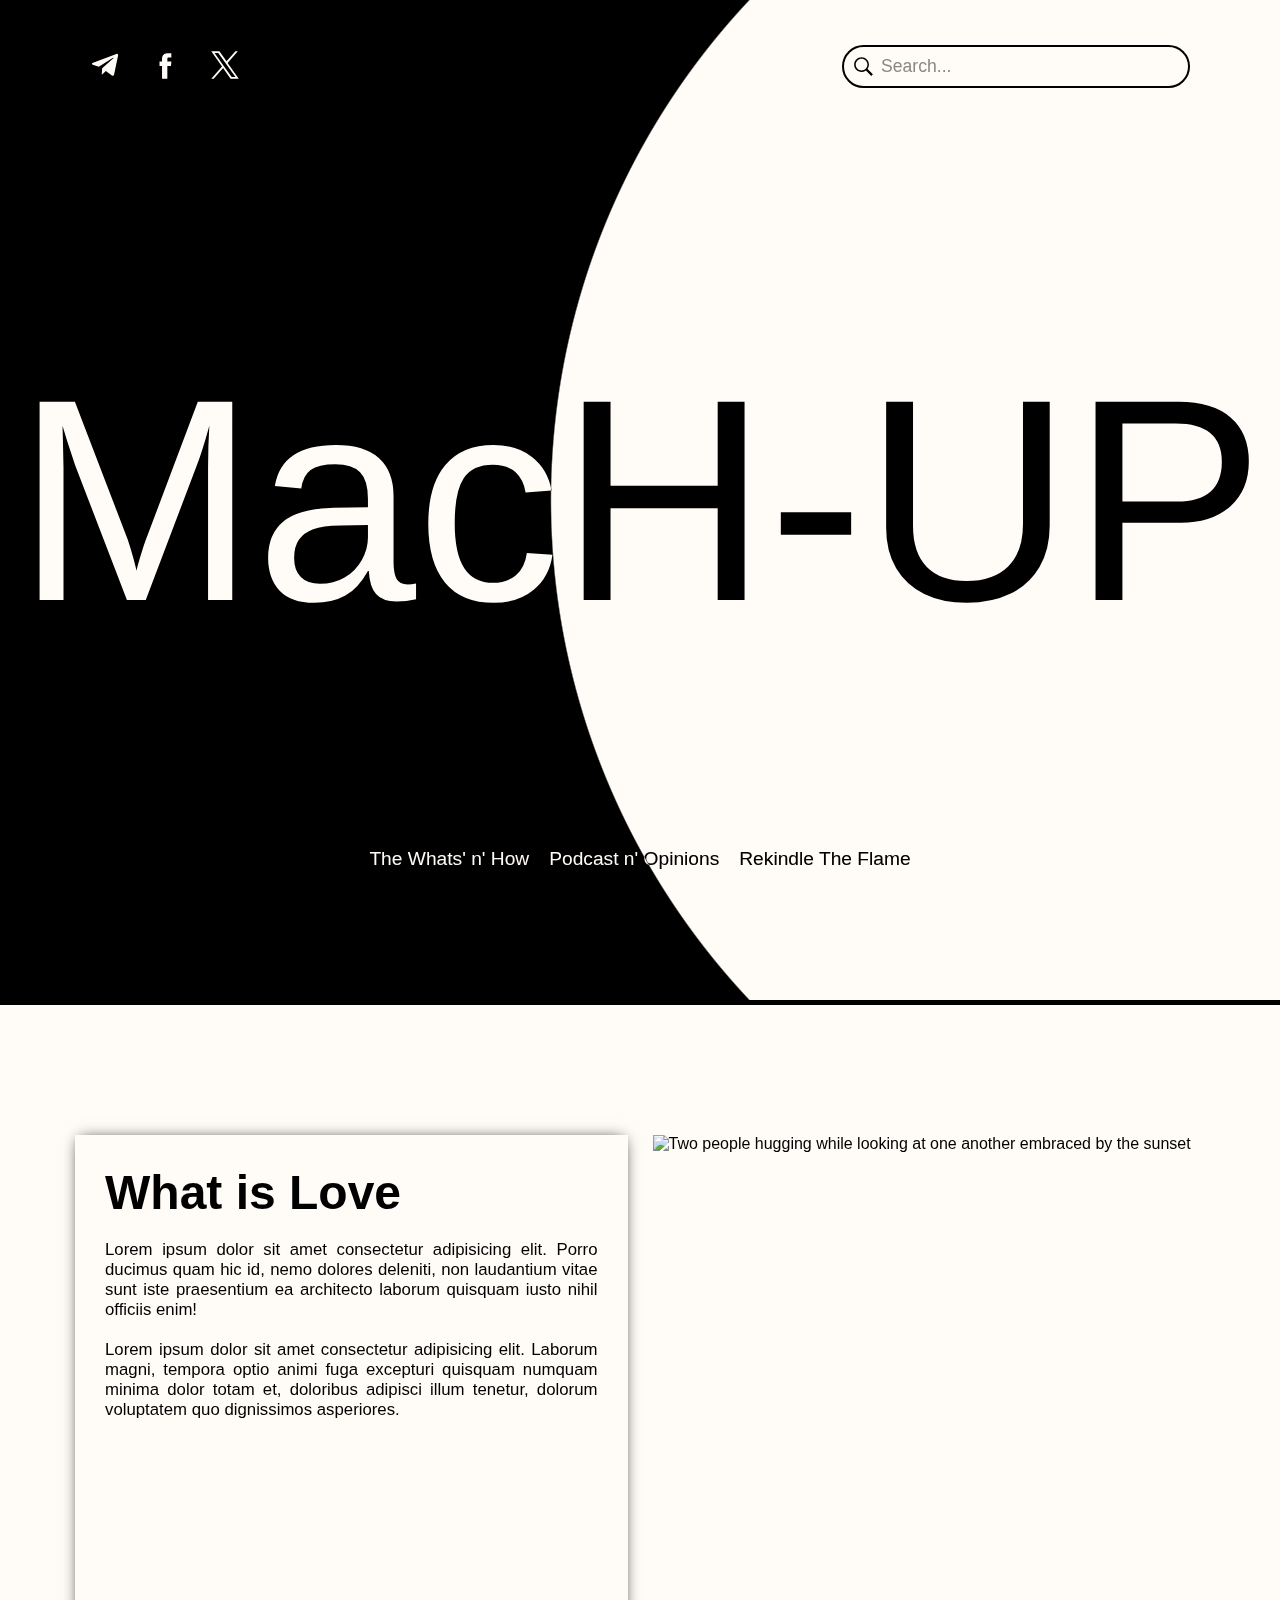
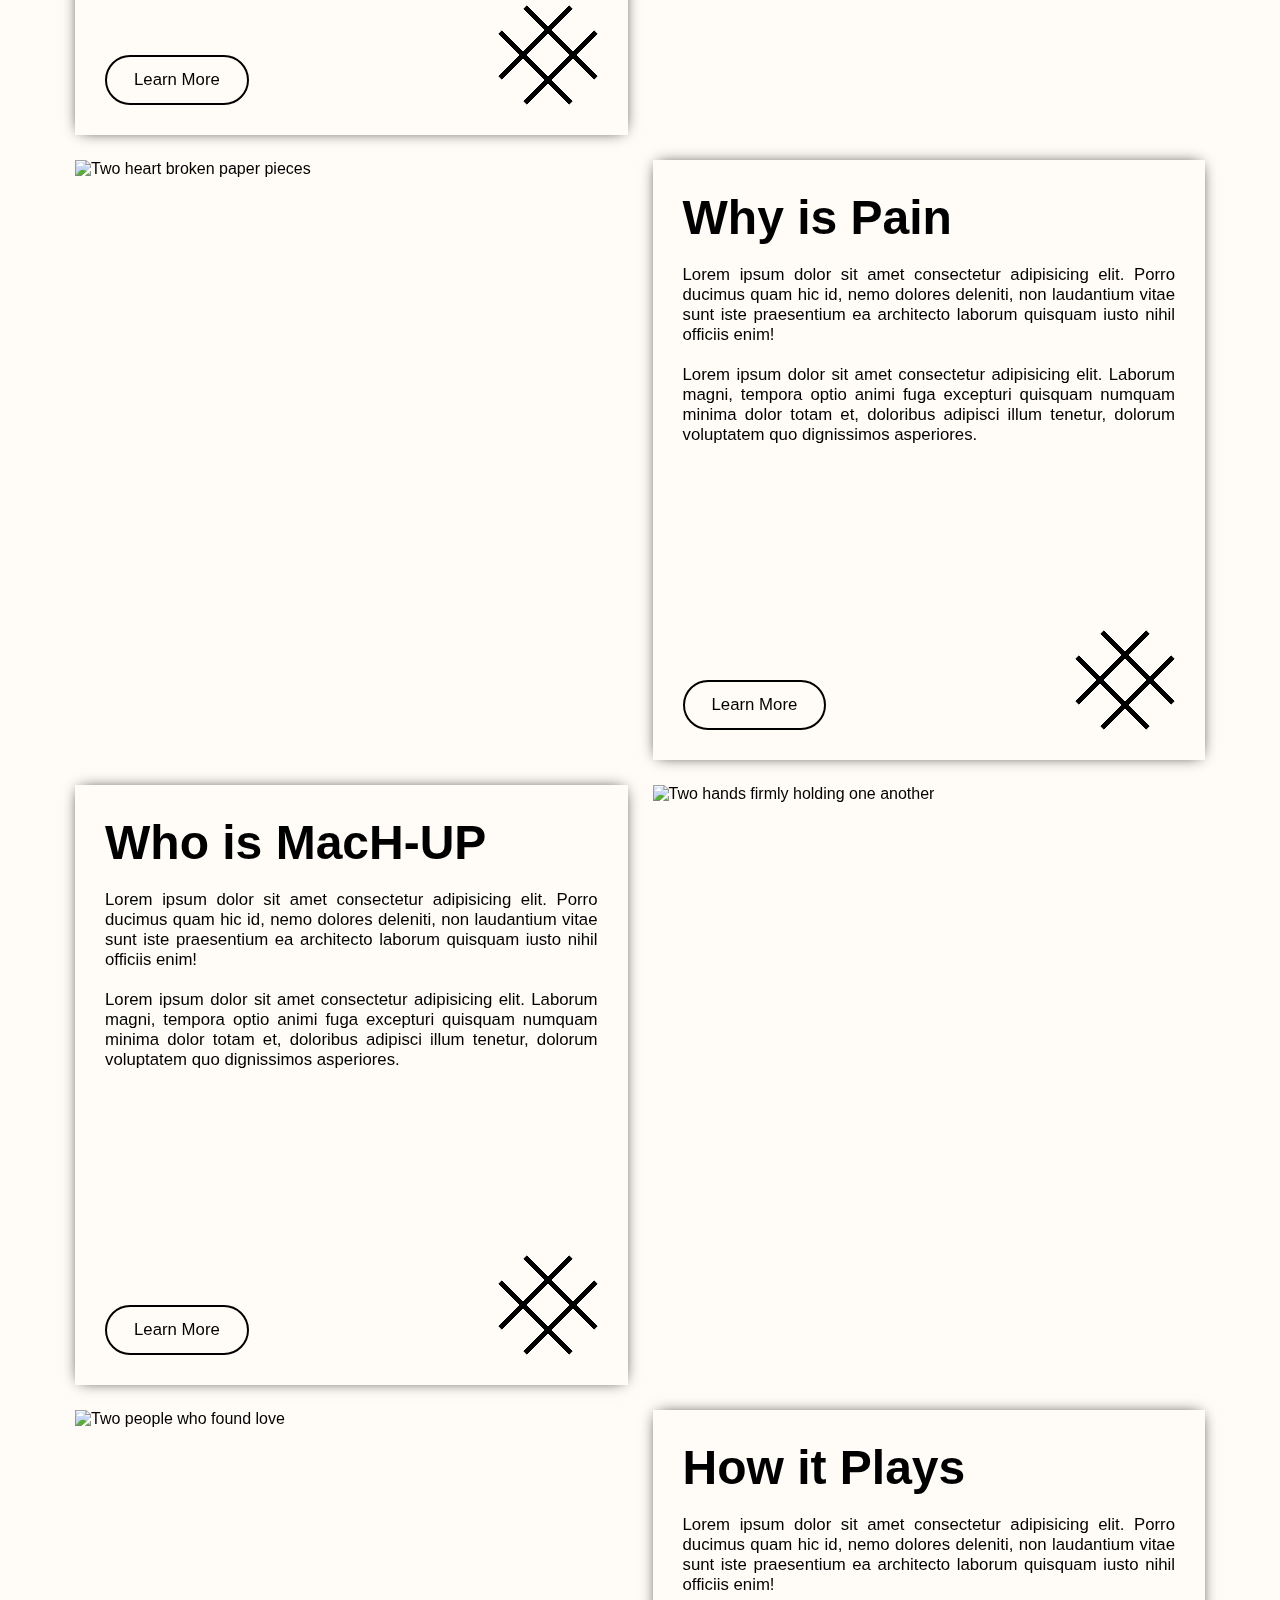
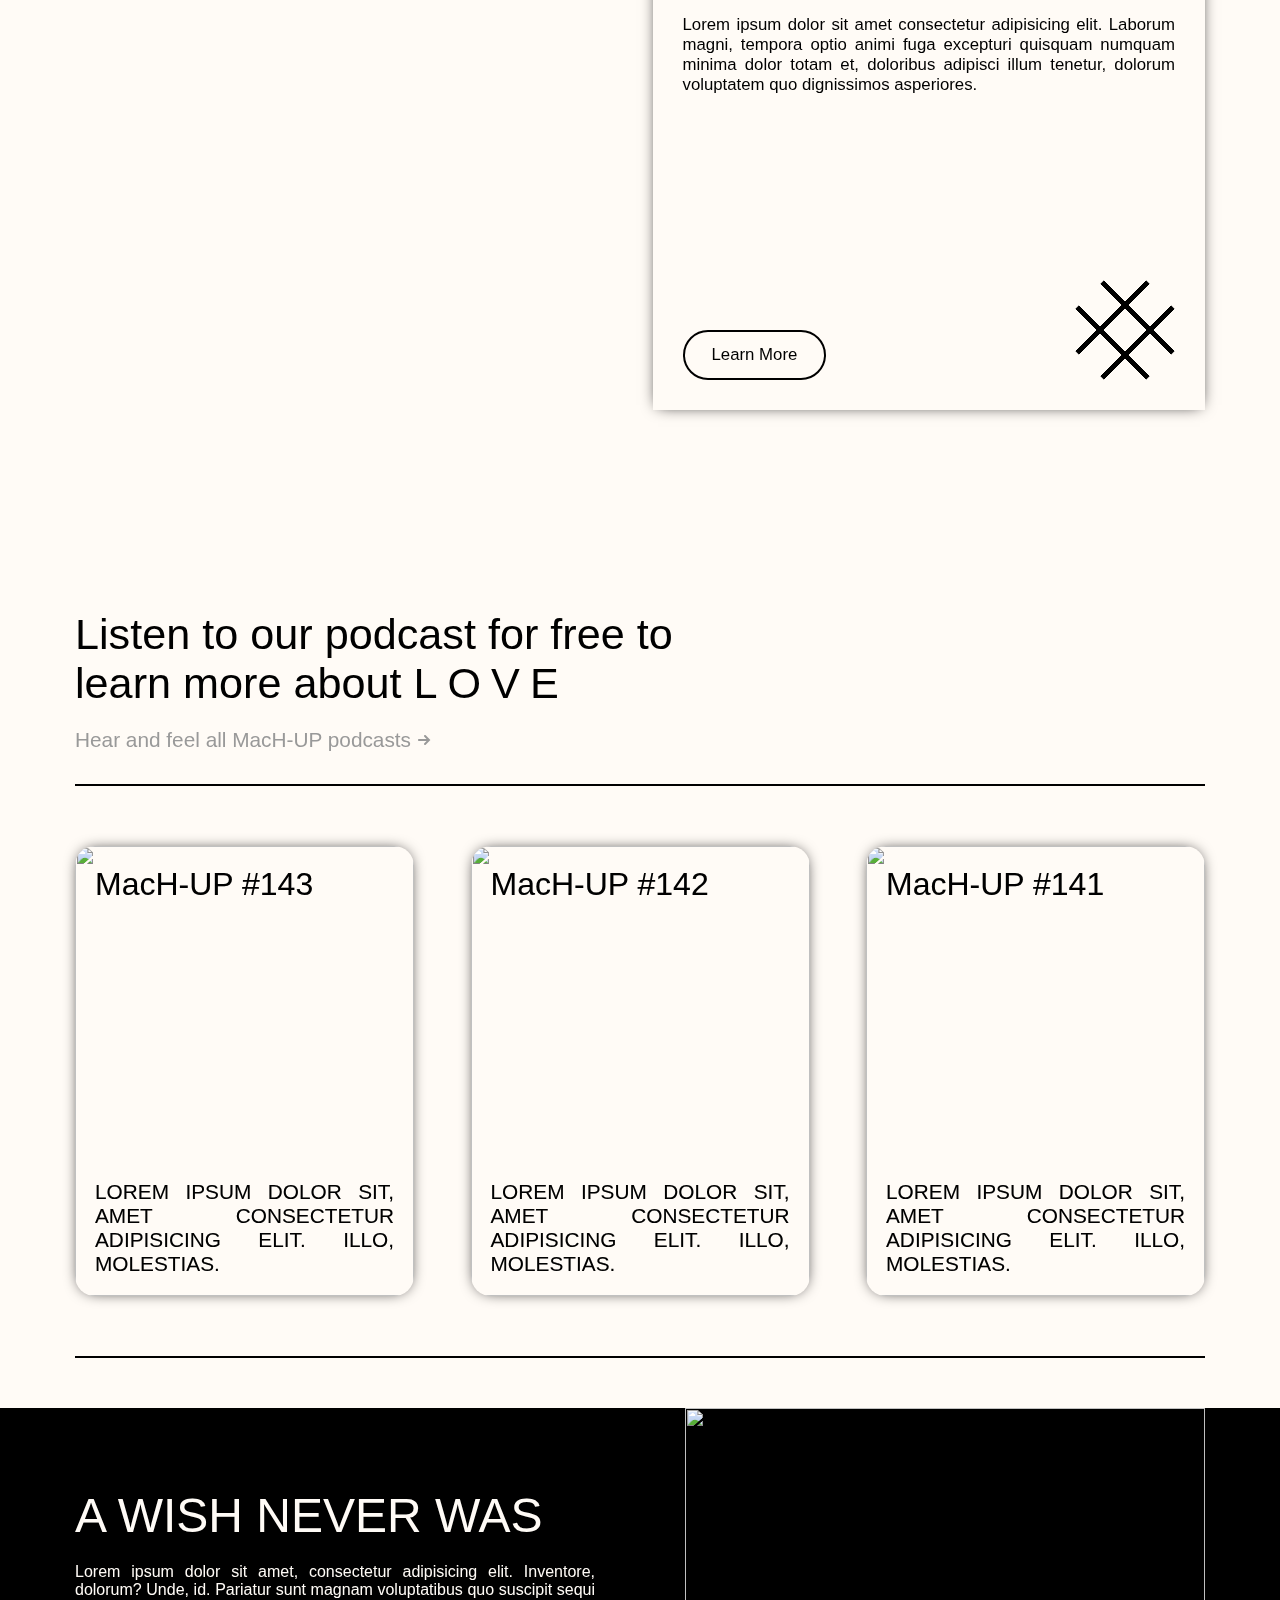
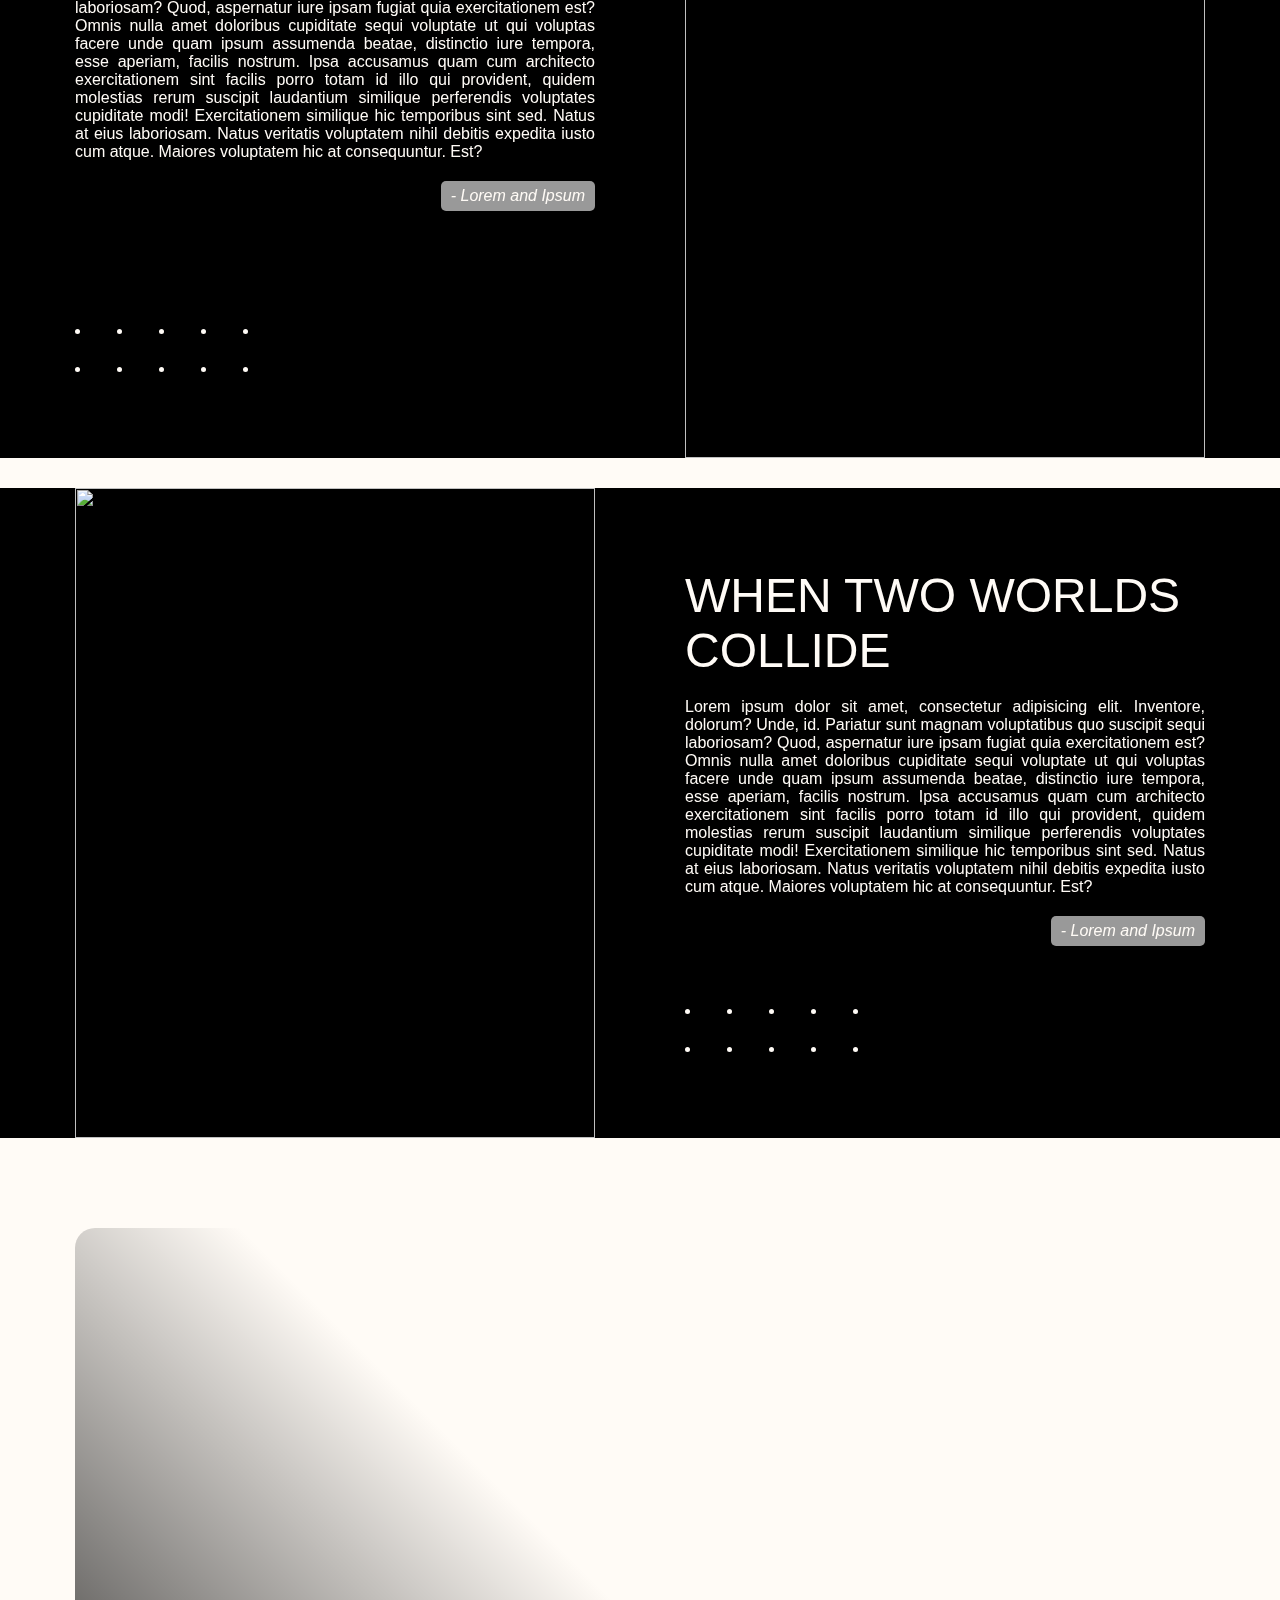
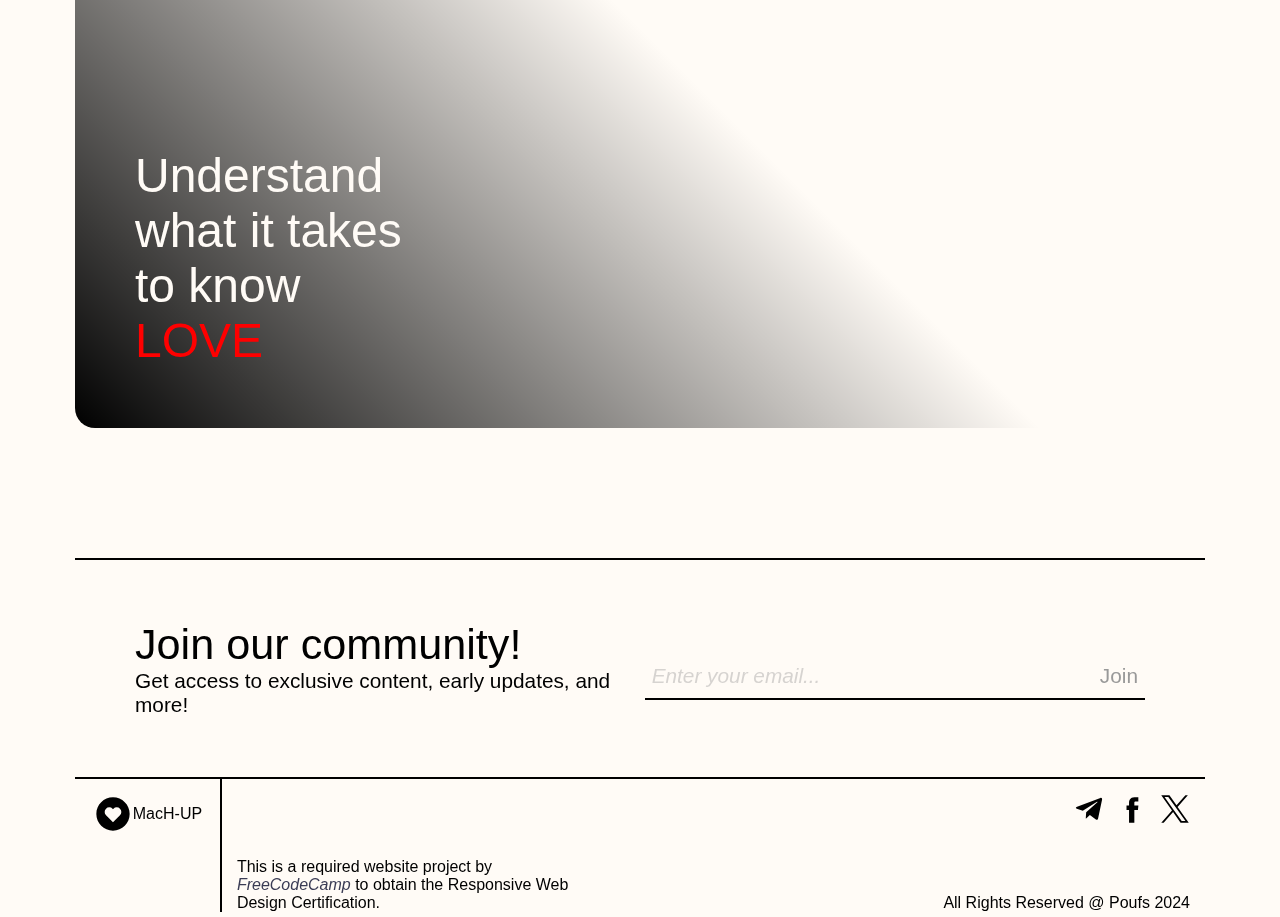
==== commit 56ea3f45: "created a new project website" ====
--- a/index.html
+++ b/index.html
@@ -4,560 +4,544 @@
 <head>
     <meta charset="UTF-8">
     <meta name="viewport" content="width=device-width, initial-scale=1.0">
-    <link rel="shortcut icon" href="src/favicon/android-chrome-192x192.png" type="image/x-icon">
-    <link rel="shortcut icon" href="src/favicon/android-chrome-192x192.png" type="image/x-icon">
-    <link rel="shortcut icon" href="src/favicon/apple-touch-icon.png" type="image/x-icon">
-    <link rel="shortcut icon" href="src/favicon/favicon-16x16.png" type="image/x-icon">
-    <link rel="shortcut icon" href="src/favicon/favicon-32x32.png" type="image/x-icon">
+    <link rel="apple-touch-icon" sizes="57x57" href="src/favicon/apple-icon-57x57.png">
+    <link rel="apple-touch-icon" sizes="60x60" href="src/favicon/apple-icon-60x60.png">
+    <link rel="apple-touch-icon" sizes="72x72" href="src/favicon/apple-icon-72x72.png">
+    <link rel="apple-touch-icon" sizes="76x76" href="src/favicon/apple-icon-76x76.png">
+    <link rel="apple-touch-icon" sizes="114x114" href="src/favicon/apple-icon-114x114.png">
+    <link rel="apple-touch-icon" sizes="120x120" href="src/favicon/apple-icon-120x120.png">
+    <link rel="apple-touch-icon" sizes="144x144" href="src/favicon/apple-icon-144x144.png">
+    <link rel="apple-touch-icon" sizes="152x152" href="src/favicon/apple-icon-152x152.png">
+    <link rel="apple-touch-icon" sizes="180x180" href="src/favicon/apple-icon-180x180.png">
+    <link rel="icon" type="image/png" sizes="192x192" href="src/favicon/android-icon-192x192.png">
+    <link rel="icon" type="image/png" sizes="32x32" href="src/favicon/favicon-32x32.png">
+    <link rel="icon" type="image/png" sizes="96x96" href="src/favicon/favicon-96x96.png">
+    <link rel="icon" type="image/png" sizes="16x16" href="src/favicon/favicon-16x16.png">
     <link rel="stylesheet" href="styles/index.css">
-    <link rel="shortcut icon" href="src/favicon/favicon.ico" type="image/x-icon">
-    <title>JavaScript - Technical Documentation</title>
+    <title>MacH-UP - Love Through Improvement</title>
 </head>
 
 <body>
-    <nav id="navbar" class="initial">
-        <header class="nav-header">
-            <h2><span class="scroll-down">Discover <span id="JS-Text">JavaScript</span> or scroll down!</span></h2>
-        </header>
-        <div class="nav-links">
-            <a href="#Introduction" class="nav-link">Introduction</a>
-            <a href="#Common_Knowledge" class="nav-link">Common Knowledge</a>
-            <a href="#JavaScript_vs_Java" class="nav-link">JavaScript vs Java</a>
-            <a href="#Variables" class="nav-link">Variables</a>
-            <a href="#Data_Types" class="nav-link">Data Types</a>
-            <a href="#Conditional_Statements" class="nav-link">Conditional Statements</a>
-            <a href="#Loops" class="nav-link">Loops</a>
-            <a href="#Functions" class="nav-link">Functions</a>
-            <a href="#More" class="nav-link">More</a>
+    <header class="banner-container">
+        <div class="brand-text-container">
+            <p>MacH <span>-</span> UP</p>
         </div>
-    </nav>
-
-    <nav id="navbar-alt" class="">
-        <header class="nav-header-alt">
-            <h2>Discover <span id="JS-Text">JavaScript</span></h2>
-            <div class="arrow" onclick="clicked()">
-                <svg height="512px" id="Layer_1" style="enable-background:new 0 0 512 512;" version="1.1" viewBox="0 0 512 512" width="512px" xml:space="preserve" xmlns="http://www.w3.org/2000/svg" xmlns:xlink="http://www.w3.org/1999/xlink"><path d="M98.9,184.7l1.8,2.1l136,156.5c4.6,5.3,11.5,8.6,19.2,8.6c7.7,0,14.6-3.4,19.2-8.6L411,187.1l2.3-2.6  c1.7-2.5,2.7-5.5,2.7-8.7c0-8.7-7.4-15.8-16.6-15.8v0H112.6v0c-9.2,0-16.6,7.1-16.6,15.8C96,179.1,97.1,182.2,98.9,184.7z"/></svg>
-            </div>
-        </header>
-        <div class="nav-links-alt">
-            <a href="#Introduction" class="nav-link-alt">Introduction</a>
-            <a href="#Common_Knowledge" class="nav-link-alt">Common Knowledge</a>
-            <a href="#JavaScript_vs_Java" class="nav-link-alt">JavaScript vs Java</a>
-            <a href="#Variables" class="nav-link-alt">Variables</a>
-            <a href="#Data_Types" class="nav-link-alt">Data Types</a>
-            <a href="#Conditional_Statements" class="nav-link-alt">Conditional Statements</a>
-            <a href="#Loops" class="nav-link-alt">Loops</a>
-            <a href="#Functions" class="nav-link-alt">Functions</a>
-            <a href="#More" class="nav-link-alt">More</a>
+        <div class="social-search-container">
+            <div class="social-icons-container">
+                <a href="#" target="_blank">
+                    <svg viewBox="0 0 448 512" xmlns="http://www.w3.org/2000/svg">
+                        <path
+                            d="M446.7 98.6l-67.6 318.8c-5.1 22.5-18.4 28.1-37.3 17.5l-103-75.9-49.7 47.8c-5.5 5.5-10.1 10.1-20.7 10.1l7.4-104.9 190.9-172.5c8.3-7.4-1.8-11.5-12.9-4.1L117.8 284 16.2 252.2c-22.1-6.9-22.5-22.1 4.6-32.7L418.2 66.4c18.4-6.9 34.5 4.1 28.5 32.2z" />
+                    </svg>
+                </a>
+                <a href="#" target="_blank">
+                    <svg enable-background="new 0 0 56.693 56.693" height="56.693px" id="Layer_1" version="1.1"
+                        viewBox="0 0 56.693 56.693" width="56.693px" xml:space="preserve"
+                        xmlns="http://www.w3.org/2000/svg" xmlns:xlink="http://www.w3.org/1999/xlink">
+                        <path
+                            d="M40.43,21.739h-7.645v-5.014c0-1.883,1.248-2.322,2.127-2.322c0.877,0,5.395,0,5.395,0V6.125l-7.43-0.029  c-8.248,0-10.125,6.174-10.125,10.125v5.518h-4.77v8.53h4.77c0,10.947,0,24.137,0,24.137h10.033c0,0,0-13.32,0-24.137h6.77  L40.43,21.739z" />
+                    </svg>
+                </a>
+                <a href="#" target="_blank">
+                    <svg xmlns="http://www.w3.org/2000/svg" xmlns:xlink="http://www.w3.org/1999/xlink" version="1.1"
+                        id="Layer_1" width="24px" height="24px" viewBox="0 0 24 24"
+                        style="enable-background:new 0 0 24 24;" xml:space="preserve">
+                        <path
+                            d="M14.095479,10.316482L22.286354,1h-1.940718l-7.115352,8.087682L7.551414,1H1l8.589488,12.231093L1,23h1.940717  l7.509372-8.542861L16.448587,23H23L14.095479,10.316482z M11.436522,13.338465l-0.871624-1.218704l-6.924311-9.68815h2.981339  l5.58978,7.82155l0.867949,1.218704l7.26506,10.166271h-2.981339L11.436522,13.338465z" />
+                    </svg>
+                </a>
+            </div>
+            <div class="search-wrapper">
+                <div class="search-container">
+                    <svg height="512px" id="Layer_1" style="enable-background:new 0 0 512 512;" version="1.1"
+                        viewBox="0 0 512 512" width="512px" xml:space="preserve" xmlns="http://www.w3.org/2000/svg"
+                        xmlns:xlink="http://www.w3.org/1999/xlink">
+                        <path
+                            d="M344.5,298c15-23.6,23.8-51.6,23.8-81.7c0-84.1-68.1-152.3-152.1-152.3C132.1,64,64,132.2,64,216.3  c0,84.1,68.1,152.3,152.1,152.3c30.5,0,58.9-9,82.7-24.4l6.9-4.8L414.3,448l33.7-34.3L339.5,305.1L344.5,298z M301.4,131.2  c22.7,22.7,35.2,52.9,35.2,85c0,32.1-12.5,62.3-35.2,85c-22.7,22.7-52.9,35.2-85,35.2c-32.1,0-62.3-12.5-85-35.2  c-22.7-22.7-35.2-52.9-35.2-85c0-32.1,12.5-62.3,35.2-85c22.7-22.7,52.9-35.2,85-35.2C248.5,96,278.7,108.5,301.4,131.2z" />
+                    </svg>
+                    <input type="text" name="" id="" class="input-text" placeholder="Search...">
+                </div>
+            </div>
         </div>
-    </nav>
-
-    <div class="circle primary" id="circle-1"></div>
-    <div class="circle secondary" id="circle-2"></div>
-    <div class="circle accent" id="circle-3"></div>
-
-    <header class="banner-container">
-        <figure class="banner-img">
-            <img src="https://upload.wikimedia.org/wikipedia/commons/6/6a/JavaScript-logo.png" alt="JavaScript Logo">
-        </figure>
-        <div class="text-block">
-            <h1>Welcome To <span>JavaScript</span></h1>
-            <p>
-                A simple documentation about the programming language called JavaScript, providing basic knowledge
-                to create your first JavaScript projects!
-            </p>
+    </header>
+    <header class="header-nav" id="header">
+        <div class="logo-container">
+            <a href="#" class="text-logo">
+                <!-- <img src="https://cdn3.iconfinder.com/data/icons/fluent-regular-24px-vol-4/24/ic_fluent_heart_circle_24_regular-512.png"
+                    alt="" id="header-img"> -->
+                <svg height="24" viewBox="0 0 24 24" width="24" xmlns="http://www.w3.org/2000/svg">
+                    <path
+                        d="M12 2C6.486 2 2 6.486 2 12s4.486 10 10 10 10-4.486 10-10S17.514 2 12 2zm4.186 10.74L12 16.926 7.814 12.74a2.745 2.745 0 0 1 0-3.907 2.745 2.745 0 0 1 3.906 0l.28.279.279-.279a2.745 2.745 0 0 1 3.906 0 2.745 2.745 0 0 1 .001 3.907z" />
+                </svg>
+                MacH-UP
+            </a>
         </div>
 
+        <nav class="nav-bar" id="nav-bar">
+            <ul class="links-container">
+                <li><a href="#section1" class="nav-link">The Whats' n' How</a></li>
+                <li><a href="#section2" class="nav-link">Podcast n' Opinions</a></li>
+                <li><a href="#section3" class="nav-link">Rekindle The Flame</a></li>
+            </ul>
+        </nav>
+
+        <div class="search-wrapper">
+            <div class="search-container">
+                <svg height="512px" id="Layer_1" style="enable-background:new 0 0 512 512;" version="1.1"
+                    viewBox="0 0 512 512" width="512px" xml:space="preserve" xmlns="http://www.w3.org/2000/svg"
+                    xmlns:xlink="http://www.w3.org/1999/xlink">
+                    <path
+                        d="M344.5,298c15-23.6,23.8-51.6,23.8-81.7c0-84.1-68.1-152.3-152.1-152.3C132.1,64,64,132.2,64,216.3  c0,84.1,68.1,152.3,152.1,152.3c30.5,0,58.9-9,82.7-24.4l6.9-4.8L414.3,448l33.7-34.3L339.5,305.1L344.5,298z M301.4,131.2  c22.7,22.7,35.2,52.9,35.2,85c0,32.1-12.5,62.3-35.2,85c-22.7,22.7-52.9,35.2-85,35.2c-32.1,0-62.3-12.5-85-35.2  c-22.7-22.7-35.2-52.9-35.2-85c0-32.1,12.5-62.3,35.2-85c22.7-22.7,52.9-35.2,85-35.2C248.5,96,278.7,108.5,301.4,131.2z" />
+                </svg>
+                <input type="text" name="" id="" class="input-text" placeholder="Search...">
+            </div>
+        </div>
     </header>
-
-    <main id="main-doc" class="main-doc">
-        <section class="main-section" id="Introduction">
-            <header class="section-header">
-                <h1>Introduction</h1>
-            </header>
-            <p>
-                <span>JavaScript</span> is a cross-platform, object-oriented scripting language. It is a small and
-                lightweight language. Inside a host environment (for example, a web browser), JavaScript can be
-                connected to the objects of its environment to provide programmatic control over them.
-            </p>
-            <br>
-            <div class="img-container">
-                <figure class="introduction-image-container">
-                    <img src="https://images.pexels.com/photos/1779487/pexels-photo-1779487.jpeg?auto=compress&cs=tinysrgb&w=1260&h=750&dpr=1"
-                        alt="Image of a computer with a background of light pink">
-                </figure>
-            </div>
-            <p>
-                <span>JavaScript</span> contains a standard library of objects, such as Array, Date, and Math, and a
-                core set of language elements such as operators, control structures, and statements. Core JavaScript can
-                be extended for a variety of purposes by supplementing it with additional objects; for example:
-            </p>
-            <br>
-            <div class="introduction-content">
-                <p>
-                    <span>Client-side JavaScript</span> extends the core language by supplying objects to control a
-                    browser and its Document Object Model (DOM). For example, client-side extensions allow an
-                    application to place elements on an HTML form and respond to user events such as mouse clicks, form
-                    input, and page navigation.
-                </p>
-                <p>
-                    <span>Server-side JavaScript</span> extends the core language by supplying objects relevant to
-                    running JavaScript on a server. For example, server-side extensions allow an application to
-                    communicate with a database, provide continuity of information from one invocation to another of the
-                    application, or perform file manipulations on a server.
-                </p>
-            </div>
-        </section>
-        <section class="main-section" id="Common_Knowledge">
-            <header class="section-header">
-                <h1>Common Knowledge</h1>
-            </header>
-            <p>
-                <span>Programming Language</span> A scripting language primarily used for creating and controlling
-                dynamic website content. It was developed by Brendan Eich in 1995 and is different from Java, despite
-                their similar names.
-            </p>
-            <br>
-            <p>
-                <span>Client-Side Scripting</span> Mainly used in web browsers to enhance user interfaces and create
-                interactive web pages. It allows developers to manipulate web page content dynamically and respond to
-                user actions like clicks and key presses.
-            </p>
-            <br>
-            <p>
-                <span>Simple Syntax</span> Simple and easy-to-learn syntax, which makes it a great starting point for
-                beginners. It uses a syntax similar to other programming languages like C, making it familiar to many
-                developers.
-            </p>
-            <br>
-            <p>
-                <span>Integration with HTML and CSS</span> Works seamlessly with HTML and CSS to create modern web
-                applications. It can manipulate HTML elements, change styles, and even create animations, providing a
-                richer user experience.
-            </p>
-            <br>
-            <p>
-                <span>Event Handling</span> Allows developers to handle events such as user inputs, form submissions,
-                and page loads. This capability makes it possible to create interactive and responsive web applications.
-            </p>
-            <br>
-            <p>
-                <span>Cross-Browser Compatibility</span> Runs on all modern web browsers, including Chrome, Firefox,
-                Safari, and Edge. While there might be minor differences in implementation, most JavaScript code works
-                consistently across different browsers.
-            </p>
-        </section>
-        <section class="main-section" id="JavaScript_vs_Java">
-            <header class="section-header">
-                <h1>JavaScript vs Java</h1>
-            </header>
-            <p>
-                <span>JavaScript</span> and <span>Java</span> share some similarities but also exhibit fundamental
-                differences. The JavaScript language bears a resemblance to Java, yet it lacks Java's static typing and
-                robust type checking. JavaScript adheres to most of Java's expression syntax, naming conventions, and
-                basic control-flow constructs, which was a key factor in its renaming from LiveScript to JavaScript.
-            </p>
-            <br>
-            <p>
-                Unlike <span>Java's</span> compile-time system of classes constructed through declarations,
-                <span>JavaScript</span> employs a runtime system based on a limited number of data types, such as
-                numeric, Boolean, and string values. <span>JavaScript</span> utilizes a prototype-based object model
-                rather than the more prevalent class-based object model. The prototype-based model facilitates dynamic
-                inheritance, meaning that inheritance can vary among individual objects. Additionally,
-                <span>JavaScript</span> supports functions without special declarative requirements. Functions can act
-                as properties of objects, operating as loosely typed methods.
-            </p>
-            <br>
-            <figure class="jsvsj-image-container">
-                <img src="https://images.pexels.com/photos/577585/pexels-photo-577585.jpeg"
-                    alt="Glasses facing a bunch of programming codes">
+    <button type="button" class="header-small-button" onclick="openSmall()">
+        <svg enable-background="new 0 0 32 32" id="Editable-line" version="1.1" viewBox="0 0 32 32" xml:space="preserve"
+            xmlns="http://www.w3.org/2000/svg" xmlns:xlink="http://www.w3.org/1999/xlink">
+            <circle cx="5" cy="6" fill="none" id="XMLID_303_" r="1" stroke="#000000" stroke-linecap="round"
+                stroke-linejoin="round" stroke-miterlimit="10" stroke-width="2" />
+            <circle cx="5" cy="16" fill="none" id="XMLID_305_" r="1" stroke="#000000" stroke-linecap="round"
+                stroke-linejoin="round" stroke-miterlimit="10" stroke-width="2" />
+            <circle cx="5" cy="26" fill="none" id="XMLID_304_" r="1" stroke="#000000" stroke-linecap="round"
+                stroke-linejoin="round" stroke-miterlimit="10" stroke-width="2" />
+            <line fill="none" id="XMLID_29_" stroke="#000000" stroke-linecap="round" stroke-linejoin="round"
+                stroke-miterlimit="10" stroke-width="2" x1="10" x2="28" y1="6" y2="6" />
+            <line fill="none" id="XMLID_30_" stroke="#000000" stroke-linecap="round" stroke-linejoin="round"
+                stroke-miterlimit="10" stroke-width="2" x1="10" x2="28" y1="16" y2="16" />
+            <line fill="none" id="XMLID_31_" stroke="#000000" stroke-linecap="round" stroke-linejoin="round"
+                stroke-miterlimit="10" stroke-width="2" x1="10" x2="28" y1="26" y2="26" />
+        </svg>
+    </button>
+    <header class="header-nav-small" id="header">
+        <div class="header-nav-small-container">
+            <button type="button" class="exit-button" onclick="exitSmall()">
+                <svg viewBox="0 0 32 32" xmlns="http://www.w3.org/2000/svg">
+                    <defs>
+                        <style>
+                            .cls-1 {
+                                fill: none;
+                            }
+                        </style>
+                    </defs>
+                    <title />
+                    <g data-name="Layer 2" id="Layer_2">
+                        <path
+                            d="M4,29a1,1,0,0,1-.71-.29,1,1,0,0,1,0-1.42l24-24a1,1,0,1,1,1.42,1.42l-24,24A1,1,0,0,1,4,29Z" />
+                        <path
+                            d="M28,29a1,1,0,0,1-.71-.29l-24-24A1,1,0,0,1,4.71,3.29l24,24a1,1,0,0,1,0,1.42A1,1,0,0,1,28,29Z" />
+                    </g>
+                    <g id="frame">
+                        <rect class="cls-1" height="32" width="32" />
+                    </g>
+                </svg>
+            </button>
+            <div class="logo-container">
+                <a href="#" class="text-logo">
+                    <!-- <img src="https://cdn3.iconfinder.com/data/icons/fluent-regular-24px-vol-4/24/ic_fluent_heart_circle_24_regular-512.png"
+                        alt="" id="header-img"> -->
+                    <svg height="24" viewBox="0 0 24 24" width="24" xmlns="http://www.w3.org/2000/svg">
+                        <path
+                            d="M12 2C6.486 2 2 6.486 2 12s4.486 10 10 10 10-4.486 10-10S17.514 2 12 2zm4.186 10.74L12 16.926 7.814 12.74a2.745 2.745 0 0 1 0-3.907 2.745 2.745 0 0 1 3.906 0l.28.279.279-.279a2.745 2.745 0 0 1 3.906 0 2.745 2.745 0 0 1 .001 3.907z" />
+                    </svg>
+                    MacH-UP
+                </a>
+            </div>
+
+            <div class="search-wrapper">
+                <div class="search-container">
+                    <svg height="512px" id="Layer_1" style="enable-background:new 0 0 512 512;" version="1.1"
+                        viewBox="0 0 512 512" width="512px" xml:space="preserve" xmlns="http://www.w3.org/2000/svg"
+                        xmlns:xlink="http://www.w3.org/1999/xlink">
+                        <path
+                            d="M344.5,298c15-23.6,23.8-51.6,23.8-81.7c0-84.1-68.1-152.3-152.1-152.3C132.1,64,64,132.2,64,216.3  c0,84.1,68.1,152.3,152.1,152.3c30.5,0,58.9-9,82.7-24.4l6.9-4.8L414.3,448l33.7-34.3L339.5,305.1L344.5,298z M301.4,131.2  c22.7,22.7,35.2,52.9,35.2,85c0,32.1-12.5,62.3-35.2,85c-22.7,22.7-52.9,35.2-85,35.2c-32.1,0-62.3-12.5-85-35.2  c-22.7-22.7-35.2-52.9-35.2-85c0-32.1,12.5-62.3,35.2-85c22.7-22.7,52.9-35.2,85-35.2C248.5,96,278.7,108.5,301.4,131.2z" />
+                    </svg>
+                    <input type="text" name="" id="" class="input-text" placeholder="Search...">
+                </div>
+            </div>
+
+            <nav class="nav-bar" id="nav-bar">
+                <ul class="links-container">
+                    <li><a href="#section1" class="nav-link">The Whats' n' How</a></li>
+                    <li><a href="#section2" class="nav-link">Podcast n' Opinions</a></li>
+                    <li><a href="#section3" class="nav-link">Rekindle The Flame</a></li>
+                </ul>
+            </nav>
+        </div>
+    </header>
+    <main>
+        <section class="about-section" id="section1">
+            <article class="card card-odd" id="article1">
+                <div class="text-container">
+                    <header class="text-header">
+                        <h1>What is Love</h1>
+                    </header>
+                    <p>
+                        Lorem ipsum dolor sit amet consectetur adipisicing elit. Porro ducimus quam hic id, nemo dolores
+                        deleniti, non laudantium vitae sunt iste praesentium ea architecto laborum quisquam iusto nihil
+                        officiis enim!
+                    </p>
+                    <p>
+                        Lorem ipsum dolor sit amet consectetur adipisicing elit. Laborum magni, tempora optio animi fuga
+                        excepturi quisquam numquam minima dolor totam et, doloribus adipisci illum tenetur, dolorum
+                        voluptatem quo dignissimos asperiores.
+                    </p>
+                </div>
+                <a href="#" class="learn-button">Learn More</a>
+                <div class="pattern"></div>
+            </article>
+            <figure class="card card-odd" id="figure1">
+                <img src="https://images.pexels.com/photos/1759823/pexels-photo-1759823.jpeg?auto=compress&cs=tinysrgb&w=1260&h=750&dpr=1"
+                    alt="Two people hugging while looking at one another embraced by the sunset">
+                <cite class="img-quote">
+                    <p class="quote-text">
+                        "Lorem ipsum dolor sit amet consectetur adipisicing elit. Maxime, repudiandae."
+                    </p>
+                    <p class="quote-author">Lorem, ipsum.</p>
+                </cite>
             </figure>
-            <br>
-            <p>
-                <span>JavaScript</span> is notably more flexible compared to <span>Java</span>. There is no necessity to
-                declare all variables, classes, and methods. Concerns regarding whether methods are public, private, or
-                protected are also absent, and there is no requirement to implement interfaces. Variables, parameters,
-                and function return types do not need to be explicitly typed.
-            </p>
-        </section>
-        <section class="main-section" id="Variables">
-            <header class="section-header">
-                <h1>Variables</h1>
-            </header>
-            <p>
-                You use <span>variables</span> as symbolic names for values in your application. The names of
-                variables,
-                called identifiers, conform to certain rules.
-            </p>
-            <br>
-            <p>
-                A <span>JavaScript identifier</span> must start with a letter, underscore (_), or dollar sign ($);
-                subsequent characters can also be digits (0-9). Because JavaScript is case sensitive, letters
-                include
-                the characters "A" through "Z" (uppercase) and the characters "a" through "z" (lowercase).
-            </p>
-            <br>
-            <p>
-                You can use <span>ISO 8859-1</span> or <span>Unicode letters</span> such as å and ü in identifiers.
-                You
-                can also use the Unicode escape sequences as characters in identifiers. Some examples of legal names
-                are
-                Number_hits, temp99, and _name.
-            </p>
-            <br>
-            <p>
-                Declaration can be done in three (3) ways:
-            </p>
-            <article class="code-block">
-                <div id="code-1">
-                    <code>let x = 42</code>
-                    <p>"Latest"</p>
-                </div>
-                <div id="code-2">
-                    <code>var x = 42</code>
-                    <p>"Old"</p>
-                </div>
-                <div id="code-3">
-                    <code>x = 42</code>
-                    <p>"Don't Use"</p>
-                </div>
+            <figure class="card card-even" id="figure2">
+                <img src="https://images.unsplash.com/photo-1675552561247-ac6df784de67?q=80&w=2070&auto=format&fit=crop&ixlib=rb-4.0.3&ixid=M3wxMjA3fDB8MHxwaG90by1wYWdlfHx8fGVufDB8fHx8fA%3D%3D"
+                    alt="Two heart broken paper pieces">
+                <cite class="img-quote">
+                    <p class="quote-text">
+                        "Lorem ipsum dolor sit amet consectetur adipisicing elit. Maxime, repudiandae."
+                    </p>
+                    <p class="quote-author">Lorem, ipsum.</p>
+                </cite>
+            </figure>
+            <article class="card card-even" id="article2">
+                <div class="text-container">
+                    <header class="text-header">
+                        <h1>Why is Pain</h1>
+                    </header>
+                    <p>
+                        Lorem ipsum dolor sit amet consectetur adipisicing elit. Porro ducimus quam hic id, nemo dolores
+                        deleniti, non laudantium vitae sunt iste praesentium ea architecto laborum quisquam iusto nihil
+                        officiis enim!
+                    </p>
+                    <p>
+                        Lorem ipsum dolor sit amet consectetur adipisicing elit. Laborum magni, tempora optio animi fuga
+                        excepturi quisquam numquam minima dolor totam et, doloribus adipisci illum tenetur, dolorum
+                        voluptatem quo dignissimos asperiores.
+                    </p>
+                </div>
+                <a href="#" class="learn-button">Learn More</a>
+                <div class="pattern"></div>
             </article>
-            <p>
-                <span>Constants</span> can be also be declared. It is a <span>read-only</span> variable, which means
-                that you <span>cannot change</span> it. The syntax of a constant identifier is the same as for a
-                variable identifier: it must start with a letter, underscore or dollar sign and can contain alphabetic,
-                numeric, or underscore characters.
-            </p>
-            <br>
-            <p>
-                Declaring a constant variable:
-            </p>
-            <article class="code-block">
-                <div id="#code">
-                    <code>const x = 42</code>
-                </div>
+            <article class="card card-odd" id="article3">
+                <div class="text-container">
+                    <header class="text-header">
+                        <h1>Who is MacH-UP</h1>
+                    </header>
+                    <p>
+                        Lorem ipsum dolor sit amet consectetur adipisicing elit. Porro ducimus quam hic id, nemo dolores
+                        deleniti, non laudantium vitae sunt iste praesentium ea architecto laborum quisquam iusto nihil
+                        officiis enim!
+                    </p>
+                    <p>
+                        Lorem ipsum dolor sit amet consectetur adipisicing elit. Laborum magni, tempora optio animi fuga
+                        excepturi quisquam numquam minima dolor totam et, doloribus adipisci illum tenetur, dolorum
+                        voluptatem quo dignissimos asperiores.
+                    </p>
+                </div>
+                <a href="#" class="learn-button">Learn More</a>
+                <div class="pattern"></div>
             </article>
-            <p>
-                A <span>constant cannot change value</span> through assignment or be re-declared while the script is
-                running. It has to be initialized to a value. The scope rules for constants are the same as those for
-                let block scope variables. If the const keyword is omitted, the identifier is assumed to represent a
-                variable.
-            </p>
-            <br>
-            <p>
-                You <span>cannot declare a constant</span> with the <span>same name</span> as a <span>function</span> or
-                <span>variable</span> in the same scope. For
-                example:
-            </p>
-            <article class="code-block">
-                <div id="code">
-                    <code>
-                        // THIS WILL CAUSE AN ERROR function f() {}; const f = 5; // THIS
-                    </code>
-                    <code>
-                        WILL CAUSE AN ERROR ALSO function f() { const g = 5; var g;
-                    </code>
-                    <code>
-                        //statements }
-                    </code>
-                </div>
+            <figure class="card card-odd" id="figure4">
+                <img src="https://images.pexels.com/photos/6551313/pexels-photo-6551313.jpeg?auto=compress&cs=tinysrgb&w=1260&h=750&dpr=1"
+                    alt="Two hands firmly holding one another">
+                <cite class="img-quote">
+                    <p class="quote-text">
+                        "Lorem ipsum dolor sit amet consectetur adipisicing elit. Maxime, repudiandae."
+                    </p>
+                    <p class="quote-author">Lorem, ipsum.</p>
+                </cite>
+            </figure>
+            <figure class="card card-even" id="figure4">
+                <img src="https://images.pexels.com/photos/20651960/pexels-photo-20651960/free-photo-of-homme-couple-amour-femme.jpeg"
+                    alt="Two people who found love">
+                <cite class="img-quote">
+                    <p class="quote-text">
+                        "Lorem ipsum dolor sit amet consectetur adipisicing elit. Maxime, repudiandae."
+                    </p>
+                    <p class="quote-author">Lorem, ipsum.</p>
+                </cite>
+            </figure>
+            <article class="card card-even" id="article4">
+                <div class="text-container">
+                    <header class="text-header">
+                        <h1>How it Plays</h1>
+                    </header>
+                    <p>
+                        Lorem ipsum dolor sit amet consectetur adipisicing elit. Porro ducimus quam hic id, nemo dolores
+                        deleniti, non laudantium vitae sunt iste praesentium ea architecto laborum quisquam iusto nihil
+                        officiis enim!
+                    </p>
+                    <p>
+                        Lorem ipsum dolor sit amet consectetur adipisicing elit. Laborum magni, tempora optio animi fuga
+                        excepturi quisquam numquam minima dolor totam et, doloribus adipisci illum tenetur, dolorum
+                        voluptatem quo dignissimos asperiores.
+                    </p>
+                </div>
+                <a href="#" class="learn-button">Learn More</a>
+                <div class="pattern"></div>
             </article>
         </section>
-        <section class="main-section" id="Data_Types">
-            <header class="section-header">
-                <h1>Data Types</h1>
+        <section class="convincing-section no-grid" id="section2">
+            <header class="podcast-header-wrapper">
+                <div class="podcast-text-container">
+                    <p class="podcast-header">
+                        Listen to our podcast for free to learn more about <span>love</span>
+                    </p>
+                    <a href="" class="podcast-link">
+                        <p class="text">Hear and feel all MacH-UP podcasts</p><svg baseProfile="tiny" height="24px"
+                            version="1.2" viewBox="0 0 24 24" width="24px" xml:space="preserve"
+                            xmlns="http://www.w3.org/2000/svg" xmlns:xlink="http://www.w3.org/1999/xlink">
+                            <g id="Layer_1">
+                                <path
+                                    d="M13.293,7.293c-0.391,0.391-0.391,1.023,0,1.414L15.586,11H8c-0.552,0-1,0.448-1,1s0.448,1,1,1h7.586l-2.293,2.293   c-0.391,0.391-0.391,1.023,0,1.414C13.488,16.902,13.744,17,14,17s0.512-0.098,0.707-0.293L19.414,12l-4.707-4.707   C14.316,6.902,13.684,6.902,13.293,7.293z" />
+                            </g>
+                        </svg>
+                    </a>
+                </div>
             </header>
-            <p>
-                The latest ECMAScript standard defines <span>seven (7) data types</span>:
-            </p>
-            <ol class="data-types">
-                <li class="data-type">
-                    <span class="data-type-header">Primitive Types</span>
-                    <ul class="primitive-types">
-                        <li class="primitive-type">
-                            <span class="important-text">Boolean</span> which are true and false.
-                        </li>
-                        <li class="primitive-type">
-                            <span class="important-text">null</span> which is a special keyword denoting a null value.
-                            Because JavaScript is case-sensitive, null is not the same as Null, NULL, or any other
-                            variant..
-                        </li>
-                        <li class="primitive-type">
-                            <span class="important-text">undefined</span>, which is a top-level property whose value is
-                            undefined.
-                        </li>
-                        <li class="primitive-type">
-                            <span class="important-text">Number</span>, which is a numeric value such as 42 (integer or
-                            int) or 3.14159 (float).
-                        </li>
-                        <li class="primitive-type">
-                            <span class="important-text">String</span>, which is a sequence of characters like "Howdy".
-                        </li>
-                        <li class="primitive-type">
-                            <span class="important-text">Symbol (new in ECMAScript 2015)</span>, which is a data type
-                            whose instances are unique and immutable.
-                        </li>
-                    </ul>
-                </li>
-                <li class="data-type">
-                    <span class="data-type-header">Object Type</span>
-                    <ul class="object-type">
-                        <li class="description">
-                            A complex type used to store collections of data and more complex entities. It can contain
-                            key-value pairs, where the key is a string and the value can be any data type, including
-                            other objects.
-                        </li>
-                    </ul>
-                </li>
-            </ol>
+            <div class="podcast-article-wrapper">
+                <div class="podcast-article-container">
+                    <article class="card">
+                        <img src="https://images.unsplash.com/photo-1645389411992-e9ec49b158e6?q=80&w=1936&auto=format&fit=crop&ixlib=rb-4.0.3&ixid=M3wxMjA3fDB8MHxwaG90by1wYWdlfHx8fGVufDB8fHx8fA%3D%3D"
+                            alt="">
+                        <div class="text-container">
+                            <p id="episode">MacH-UP <span id="episode-number">#143</span></p>
+                            <p id="episode-title">
+                                Lorem ipsum dolor sit, amet consectetur adipisicing elit. Illo, molestias.
+                            </p>
+                        </div>
+                        <div class="button-container">
+                            <a href="#" id="episode-button">
+                                <button>
+                                    <div id="episode-button-text">Play</div><svg height="512px" id="Layer_1"
+                                        style="enable-background:new 0 0 512 512;" version="1.1" viewBox="0 0 512 512"
+                                        width="512px" xml:space="preserve" xmlns="http://www.w3.org/2000/svg"
+                                        xmlns:xlink="http://www.w3.org/1999/xlink">
+                                        <path
+                                            d="M184.7,413.1l2.1-1.8l156.5-136c5.3-4.6,8.6-11.5,8.6-19.2c0-7.7-3.4-14.6-8.6-19.2L187.1,101l-2.6-2.3  C182,97,179,96,175.8,96c-8.7,0-15.8,7.4-15.8,16.6h0v286.8h0c0,9.2,7.1,16.6,15.8,16.6C179.1,416,182.2,414.9,184.7,413.1z" />
+                                    </svg>
+                                </button>
+                            </a>
+                        </div>
+                    </article>
+                    <article class="card">
+                        <img src="https://images.unsplash.com/photo-1489712310660-bbce44cc541d?q=80&w=2077&auto=format&fit=crop&ixlib=rb-4.0.3&ixid=M3wxMjA3fDB8MHxwaG90by1wYWdlfHx8fGVufDB8fHx8fA%3D%3D"
+                            alt="">
+                        <div class="text-container">
+                            <p id="episode">MacH-UP <span id="episode-number">#142</span></p>
+                            <p id="episode-title">
+                                Lorem ipsum dolor sit, amet consectetur adipisicing elit. Illo, molestias.
+                            </p>
+                        </div>
+                        <div class="button-container">
+                            <a href="#" id="episode-button">
+                                <button>
+                                    <div id="episode-button-text">Play</div><svg height="512px" id="Layer_1"
+                                        style="enable-background:new 0 0 512 512;" version="1.1" viewBox="0 0 512 512"
+                                        width="512px" xml:space="preserve" xmlns="http://www.w3.org/2000/svg"
+                                        xmlns:xlink="http://www.w3.org/1999/xlink">
+                                        <path
+                                            d="M184.7,413.1l2.1-1.8l156.5-136c5.3-4.6,8.6-11.5,8.6-19.2c0-7.7-3.4-14.6-8.6-19.2L187.1,101l-2.6-2.3  C182,97,179,96,175.8,96c-8.7,0-15.8,7.4-15.8,16.6h0v286.8h0c0,9.2,7.1,16.6,15.8,16.6C179.1,416,182.2,414.9,184.7,413.1z" />
+                                    </svg>
+                                </button>
+                            </a>
+                        </div>
+                    </article>
+                    <article class="card">
+                        <img src="https://images.unsplash.com/photo-1532417198829-90d3646e1970?q=80&w=1887&auto=format&fit=crop&ixlib=rb-4.0.3&ixid=M3wxMjA3fDB8MHxwaG90by1wYWdlfHx8fGVufDB8fHx8fA%3D%3D"
+                            alt="">
+                        <div class="text-container">
+                            <p id="episode">MacH-UP <span id="episode-number">#141</span></p>
+                            <p id="episode-title">
+                                Lorem ipsum dolor sit, amet consectetur adipisicing elit. Illo, molestias.
+                            </p>
+                        </div>
+                        <div class="button-container">
+                            <a href="#" id="episode-button">
+                                <button>
+                                    <div id="episode-button-text">Play</div><svg height="512px" id="Layer_1"
+                                        style="enable-background:new 0 0 512 512;" version="1.1" viewBox="0 0 512 512"
+                                        width="512px" xml:space="preserve" xmlns="http://www.w3.org/2000/svg"
+                                        xmlns:xlink="http://www.w3.org/1999/xlink">
+                                        <path
+                                            d="M184.7,413.1l2.1-1.8l156.5-136c5.3-4.6,8.6-11.5,8.6-19.2c0-7.7-3.4-14.6-8.6-19.2L187.1,101l-2.6-2.3  C182,97,179,96,175.8,96c-8.7,0-15.8,7.4-15.8,16.6h0v286.8h0c0,9.2,7.1,16.6,15.8,16.6C179.1,416,182.2,414.9,184.7,413.1z" />
+                                    </svg>
+                                </button>
+                            </a>
+                        </div>
+                    </article>
+                </div>
+            </div>
+            <div class="review-container">
+                <article class="review" id="review1">
+                    <div class="text-container">
+                        <p class="header-text">A wish never was</p>
+                        <p class="review-text" id="review-text">Lorem ipsum dolor sit amet, consectetur adipisicing
+                            elit. Inventore, dolorum? Unde, id. Pariatur sunt magnam voluptatibus quo suscipit sequi
+                            laboriosam? Quod, aspernatur iure ipsam fugiat quia exercitationem est? Omnis nulla amet
+                            doloribus cupiditate sequi voluptate ut qui voluptas facere unde quam ipsum assumenda
+                            beatae, distinctio iure tempora, esse aperiam, facilis nostrum. Ipsa accusamus quam cum
+                            architecto exercitationem sint facilis porro totam id illo qui provident, quidem molestias
+                            rerum suscipit laudantium similique perferendis voluptates cupiditate modi! Exercitationem
+                            similique hic temporibus sint sed. Natus at eius laboriosam. Natus veritatis voluptatem
+                            nihil debitis expedita iusto cum atque. Maiores voluptatem hic at consequuntur. Est?</p>
+                        <p id="couple">
+                            Lorem and Ipsum
+                        </p>
+                        <div class="dot-style">
+                            <ul>
+                                <li></li>
+                                <li></li>
+                                <li></li>
+                                <li></li>
+                                <li></li>
+                                <li></li>
+                                <li></li>
+                                <li></li>
+                                <li></li>
+                                <li></li>
+                            </ul>
+                        </div>
+                    </div>
+                    <div class="img-container">
+                        <figure>
+                            <img src="https://images.unsplash.com/photo-1565284339181-bc86d2de3790?q=80&w=2089&auto=format&fit=crop&ixlib=rb-4.0.3&ixid=M3wxMjA3fDB8MHxwaG90by1wYWdlfHx8fGVufDB8fHx8fA%3D%3D"
+                                alt="">
+                        </figure>
+                    </div>
+                </article>
+                <article class="review even" id="review2">
+                    <div class="img-container">
+                        <figure>
+                            <img src="https://images.unsplash.com/photo-1444703686981-a3abbc4d4fe3?q=80&w=2070&auto=format&fit=crop&ixlib=rb-4.0.3&ixid=M3wxMjA3fDB8MHxwaG90by1wYWdlfHx8fGVufDB8fHx8fA%3D%3D"
+                                alt="">
+                        </figure>
+                    </div>
+                    <div class="text-container">
+                        <p class="header-text">When two worlds collide</p>
+                        <p class="review-text" id="review-text">Lorem ipsum dolor sit amet, consectetur adipisicing
+                            elit. Inventore, dolorum? Unde, id. Pariatur sunt magnam voluptatibus quo suscipit sequi
+                            laboriosam? Quod, aspernatur iure ipsam fugiat quia exercitationem est? Omnis nulla amet
+                            doloribus cupiditate sequi voluptate ut qui voluptas facere unde quam ipsum assumenda
+                            beatae, distinctio iure tempora, esse aperiam, facilis nostrum. Ipsa accusamus quam cum
+                            architecto exercitationem sint facilis porro totam id illo qui provident, quidem molestias
+                            rerum suscipit laudantium similique perferendis voluptates cupiditate modi! Exercitationem
+                            similique hic temporibus sint sed. Natus at eius laboriosam. Natus veritatis voluptatem
+                            nihil debitis expedita iusto cum atque. Maiores voluptatem hic at consequuntur. Est?</p>
+                        <p id="couple">
+                            Lorem and Ipsum
+                        </p>
+                        <div class="dot-style">
+                            <ul>
+                                <li></li>
+                                <li></li>
+                                <li></li>
+                                <li></li>
+                                <li></li>
+                                <li></li>
+                                <li></li>
+                                <li></li>
+                                <li></li>
+                                <li></li>
+                            </ul>
+                        </div>
+                    </div>
+                </article>
+            </div>
+            <div class="promotion-video-wrapper">
+                <figure class="promotion-video">
+                    <video src="src/3141319-uhd_3840_2160_25fps.mp4" autoplay loop></video>
+                    <!-- <iframe id="video"
+                        src="https://www.youtube.com/embed/OFYkslIiHmI?si=iheF0QEzf6foyAC9&autoplay=1&loop=1&mute=1"
+                        title="YouTube video player" frameborder="0"
+                        allow="accelerometer; autoplay; loop; clipboard-write; encrypted-media; gyroscope; picture-in-picture; web-share"
+                        referrerpolicy="strict-origin-when-cross-origin" allowfullscreen></iframe> -->
+                    <div class="overlay"></div>
+                    <p class="video-text">
+                        Understand what it takes to know <span>love</span>
+                    </p>
+                </figure>
+            </div>
         </section>
-        <section class="main-section" id="Conditional_Statements">
-            <header class="section-header">
-                <h1>Conditional Statements</h1>
-            </header>
-            <p>
-                Use the <span>if statement</span> to execute a statement if a <span>logical condition</span> is
-                <span>true</span>. Use the <span>optional else clause</span> to execute a statement if the
-                <span>condition</span> is <span>false</span>. An if statement looks as follows:
-            </p>
-            <article class="code-block">
-                <div id="code" class="multiple">
-                    <code>
-                        if (condition) { 
-                    </code>
-                    <code>
-                        <span class="code-margin">statement_1;</span>
-                    </code>
-                    <code>
-                    } else {
-                    </code>
-                    <code>
-                        <span class="code-margin">statement_2;</span>
-                    </code>
-                    <code>
-                        }
-                    </code>
-                </div>
-            </article>
-            <p>
-                You may also <span>compound the statements</span> using <span>else if</span> to have multiple conditions
-                tested in sequence, as follows:
-            </p>
-            <article class="code-block">
-                <div id="code" class="multiple">
-                    <code>
-                        if (condition_1) {
-                    </code>
-                    <code>
-                        <span class="code-margin">statement_1;</span>
-                    </code>
-                    <code>
-                        } else if (condition_2) {
-                    </code>
-                    <code>
-                        <span class="code-margin">statement_2;</span>
-                    </code>
-                    <code>
-                        } else if (condition_3) {
-                    </code>
-                    <code>
-                        <span class="code-margin">statement_3;</span>
-                    </code>
-                    <code>
-                        } else {
-                    </code>
-                    <code>
-                        <span class="code-margin">statement_last;</span>
-                    </code>
-                    <code>
-                        }
-                    </code>
-                </div>
-            </article>
-            <p>
-                If you need to use an <span>assignment</span> in a conditional expression, a common practice is to
-                <span>put additional parentheses</span> around the assignment. For example:
-            </p>
-            <article class="code-block">
-                <div id="code">
-                    <code>
-                        if ((x = y)) {
-                    </code>
-                    <code>
-                        <span class="code-margin">/* statements here */</span>
-                    </code>
-                    <code>
-                        }
-                    </code>
-                </div>
-            </article>
-        </section>
-        <section class="main-section" id="Loops">
-            <header class="section-header">
-                <h1>
-                    Loops
-                </h1>
-            </header>
-            <p>
-                A <span>while statement</span> executes its statements <span>as long as</span> a specified condition
-                evaluates to <span>true</span>. A while statement looks as follows:
-            </p>
-            <article class="code-block">
-                <div id="code">
-                    <code>
-                        while (condition) {
-                    </code>
-                    <code>
-                        <span class="code-margin">statement...</span>
-                    </code>
-                    <code>
-                        }
-                    </code>
-                </div>
-            </article>
-            <p>
-                If the <span>condition becomes false</span>, statement within the loop <span>stops executing</span> and
-                control passes to the statement following the loop.
-            </p>
-            <br>
-            <p>
-                The <span>condition test</span> occurs <span>before statement</span> in the loop is executed. If the
-                <span>condition</span> returns <span>true</span>, statement is <span>executed</span> and the condition
-                is <span>tested again</span>. If the <span>condition</span> returns <span>false</span>, <span>execution
-                    stops</span> and control is passed to the statement following while.
-            </p>
-            <br>
-            <p>
-                The following while loop <span>iterates</span> as long as <span>n</span> is <span>less than
-                    three</span>:
-            </p>
-            <article class="code-block">
-                <div id="code">
-                    <code>
-                        var n = 0;
-                    </code>
-                    <code>
-                        var x = 0;
-                    </code>
-                    <code>
-                        while (n &lt; 3) {
-                    </code>
-                    <code>
-                        <span class="code-margin">n++; x += n;</span>
-                    </code>
-                    <code>
-                        }
-                    </code>
-                </div>
-            </article>
-            <p>
-                With <span>iteration</span>, the loop <span>increments n</span> and <span>adds</span> that value to
-                <span>x</span>. Therefore, <span>x</span> and <span>n</span> take on the following <span>values</span>:
-            </p>
-            <ul class="increment">
-                <li class="">
-                    After the <span class="important-text">first pass</span>: n = 1 and x = 1
-                </li>
-                <li class="">
-                    After the <span class="important-text">second pass</span>: n = 2 and x = 3
-                </li>
-                <li class="">
-                    After the <span class="important-text">third pass</span>: n = 3 and x = 6
-                </li>
-            </ul>
-            <br>
-            <p>
-                After completing the third pass, the condition n &lt; 3 is no longer true, so the loop terminates.
-            </p>
-        </section>
-        <section class="main-section" id="Functions">
-            <header class="section-header">
-                <h1>Functions</h1>
-            </header>
-            <p>
-                A <span>function definition</span> (also called a <span>function declaration</span>, or <span>function
-                    statement</span>) consists of the <span>function keyword</span>, followed by:
-            </p>
-            <ul class="function">
-                <li class="">
-                    The <span class="important-text">name</span> of the function
-                </li>
-                <li class="">
-                    A <span class="important-text">list of arguments</span> to the function, enclosed in parentheses and
-                    separated by commas.
-                </li>
-                <li class="">
-                    <span class="important-text">Statements</span> that define the function, enclosed in curly brackets,
-                    { }.
-                </li>
-            </ul>
-            <article class="code-block">
-                <div id="code">
-                    <code>
-                        function square(number) {
-                    </code>
-                    <code>
-                        <span class="code-margin">return number * number;</span>
-                    </code>
-                    <code>
-                        }
-                    </code>
-                </div>
-            </article>
-            <p>
-                The <span>function square</span> takes <span>one argument</span>, called <span>number</span>. The
-                function consists of one statement that says to return the argument of the function (that is, number)
-                multiplied by itself. The <span>return statement</span> specifies the <span>value returned</span> by the
-                function.
-            </p>
-        </section>
-        <section class="main-section" id="More">
-            <header class="section-header">
-                <h1>More</h1>
-            </header>
-            <p>
-                This website is done from summarizing the example project done by <span></span>FreeCodeCamp</span> in
-                their <span>Resposive Web Development</span> course. In order to learn more in depth about
-                <span>JavaScript</span>, you may click the suggested websites:
-            </p>
-            <div class="references">
-                <figure class="reference">
-                    <a href="https://www.w3schools.com/js/" target="_blank">
-                        <img src="https://upload.wikimedia.org/wikipedia/commons/a/a0/W3Schools_logo.svg"
-                            alt="JavaScript Logo">
-                    </a>
-                </figure>
-                <figure class="reference">
-                    <a href="https://developer.mozilla.org/en-US/docs/Web/JavaScript/Guide" target="_blank">
-                        <img src="https://pbs.twimg.com/profile_images/1511434207079407618/AwzUxnVf_400x400.png"
-                            alt="JavaScript Logo">
-                    </a>
-                </figure>
-                <figure class="reference">
-                    <a href="https://devdocs.io/javascript/" target="_blank">
-                        <img src="https://upload.wikimedia.org/wikipedia/commons/6/6a/JavaScript-logo.png"
-                            alt="JavaScript Logo">
-                    </a>
-                </figure>
-            </div>
+        <section class="form-section" id="section3">
+            <form action="https://www.freecodecamp.com/email-submit" id="form">
+                <div class="text-container">
+                    <p class="header-text">
+                        Join our community!
+                    </p>
+                    <p class="sub-header">
+                        Get access to exclusive content, early updates, and more!
+                    </p>
+                </div>
+                <div class="email-container">
+                    <input type="email" name="email" id="email" name="email" placeholder="Enter your email..." required>
+                    <input type="submit" value="Join" id="submit">
+                </div>
+            </form>
         </section>
     </main>
-    <footer class="">
-        <div class="note">
-            <p>
-                This is not an official website of JavaScript but just an imitation of a Technical Documentation
-            </p>
-            <br>
-            <p>
-                This website is done as a prerequisite for the FreeCodeCamp certification of Responsive Web Design.
-            </p>
-        </div>
-        <div class="creator">
-            Poufles © All Rights Reserved 2024
+    <footer class="footer-wrapper">
+        <div class="footer-container">
+            <div class="logo-container">
+                <a href="#" class="text-logo">
+                    <!-- <img src="https://cdn3.iconfinder.com/data/icons/fluent-regular-24px-vol-4/24/ic_fluent_heart_circle_24_regular-512.png"
+                        alt=""> -->
+                    <svg height="24" viewBox="0 0 24 24" width="24" xmlns="http://www.w3.org/2000/svg">
+                        <path
+                            d="M12 2C6.486 2 2 6.486 2 12s4.486 10 10 10 10-4.486 10-10S17.514 2 12 2zm4.186 10.74L12 16.926 7.814 12.74a2.745 2.745 0 0 1 0-3.907 2.745 2.745 0 0 1 3.906 0l.28.279.279-.279a2.745 2.745 0 0 1 3.906 0 2.745 2.745 0 0 1 .001 3.907z" />
+                    </svg>
+                    <div class="text">
+                        MacH-UP
+                    </div>
+                </a>
+            </div>
+            <div class="content-container">
+                <ul class="author-links">
+                    <li class="link"><a href="#">
+                            <svg viewBox="0 0 448 512" xmlns="http://www.w3.org/2000/svg">
+                                <path
+                                    d="M446.7 98.6l-67.6 318.8c-5.1 22.5-18.4 28.1-37.3 17.5l-103-75.9-49.7 47.8c-5.5 5.5-10.1 10.1-20.7 10.1l7.4-104.9 190.9-172.5c8.3-7.4-1.8-11.5-12.9-4.1L117.8 284 16.2 252.2c-22.1-6.9-22.5-22.1 4.6-32.7L418.2 66.4c18.4-6.9 34.5 4.1 28.5 32.2z" />
+                            </svg>
+                        </a></li>
+                    <li class="link"><a href="#">
+                            <svg enable-background="new 0 0 56.693 56.693" height="56.693px" id="Layer_1" version="1.1"
+                                viewBox="0 0 56.693 56.693" width="56.693px" xml:space="preserve"
+                                xmlns="http://www.w3.org/2000/svg" xmlns:xlink="http://www.w3.org/1999/xlink">
+                                <path
+                                    d="M40.43,21.739h-7.645v-5.014c0-1.883,1.248-2.322,2.127-2.322c0.877,0,5.395,0,5.395,0V6.125l-7.43-0.029  c-8.248,0-10.125,6.174-10.125,10.125v5.518h-4.77v8.53h4.77c0,10.947,0,24.137,0,24.137h10.033c0,0,0-13.32,0-24.137h6.77  L40.43,21.739z" />
+                            </svg>
+                        </a></li>
+                    <li class="link"><a href="#">
+                            <svg xmlns="http://www.w3.org/2000/svg" xmlns:xlink="http://www.w3.org/1999/xlink"
+                                version="1.1" id="Layer_1" width="24px" height="24px" viewBox="0 0 24 24"
+                                style="enable-background:new 0 0 24 24;" xml:space="preserve">
+                                <path
+                                    d="M14.095479,10.316482L22.286354,1h-1.940718l-7.115352,8.087682L7.551414,1H1l8.589488,12.231093L1,23h1.940717  l7.509372-8.542861L16.448587,23H23L14.095479,10.316482z M11.436522,13.338465l-0.871624-1.218704l-6.924311-9.68815h2.981339  l5.58978,7.82155l0.867949,1.218704l7.26506,10.166271h-2.981339L11.436522,13.338465z" />
+                            </svg>
+                        </a></li>
+                </ul>
+                <div class="copyright-container">
+                    <div class="freecodecamp">
+                        This is a required website project by <a href="https://www.freecodecamp.org" target="_blank"
+                            rel="noopener noreferrer">FreeCodeCamp</a> to obtain the Responsive Web Design
+                        Certification.
+                    </div>
+                    <div class="copyright">
+                        All Rights Reserved @ Poufs 2024
+                    </div>
+                </div>
+            </div>
         </div>
     </footer>
-    <script src="scripts/scrollnav.js"></script>
-    <script src="scripts/navalt.js"></script>
+    <script src="scripts/navbar.js"></script>
 </body>
 
 </html>--- a/styles/index.css
+++ b/styles/index.css
@@ -1,666 +1,1572 @@
-@import url('https://fonts.googleapis.com/css2?family=Roboto:ital,wght@0,100;0,300;0,400;0,500;0,700;0,900;1,100;1,300;1,400;1,500;1,700;1,900&display=swap');
+@import url("https://fonts.cdnfonts.com/css/futura-lt");
 
 :root {
-    --background-color: #151515;
-    --text: #FFF;
-    --primary: #930BF4;
-    --secondary: #F86D98;
-    --accent: #F63C3C;
-    --js: #F0DB4F;
-    --js-text: #323330;
-    --H1: 60px;
-    --H1-P: 23px;
-    --NavLinks: 13px;
-    --H1-Phone: 40px;
-    --H2-Phone: 26px;
-    --NavLinks-Phone: 22px;
-    --P: 23px;
-    --border-2px-white: 2px solid #FFF;
-}
-
-.view-border {
-    border: 1px solid red;
+  --primary-color: #fffbf6;
+  --secondary-color: #000;
+  --accent-color: #999;
+}
+
+html {
+  font-size: 16px;
+  font-family: "Futura LT", sans-serif;
+  scroll-behavior: smooth;
+}
+
+body {
+  background-color: var(--primary-color);
 }
 
 * {
-    margin: 0;
-    padding: 0;
-    box-sizing: border-box;
-    color: var(--text);
-}
-
-html {
-    font-family: "Roboto", sans-serif;
-    cursor: default;
-    scroll-behavior: smooth;
-}
-
-body {
-    background-image: linear-gradient(#000 0%, #151515 10%, #000 90%);
-    overflow-x: hidden;
-    padding: 0 75px;
+  box-sizing: border-box;
+  padding: 0;
+  margin: 0;
+}
+
+.display-block {
+  display: block !important;
+}
+
+.justify-content-space-between {
+  justify-content: space-between !important;
+}
+
+.banner-container {
+  height: 100vh;
+  min-height: 1000px;
+  background-image: radial-gradient(
+    circle at right,
+    var(--primary-color) 53%,
+    var(--secondary-color) 53.1%
+  );
+  display: flex;
+  flex-direction: column;
+  justify-content: space-between;
+  position: relative;
+  z-index: 0;
+}
+
+.banner-container > :not(.brand-text-container) {
+  z-index: 2;
+  padding: 0 75px;
+}
+
+.banner-container > .brand-text-container {
+  position: absolute;
+  font-size: 20rem;
+  min-height: 1000px;
+  height: 100vh;
+  width: 100%;
+  z-index: 1;
+  mix-blend-mode: difference;
+}
+
+.banner-container > .brand-text-container > p {
+  display: flex;
+  align-items: center;
+  justify-content: center;
+  min-height: 1000px;
+  height: 100vh;
+  width: 100%;
+  color: var(--primary-color);
+  text-align: center;
+  cursor: default;
+}
+
+.banner-container > .social-search-container {
+  display: flex;
+  justify-content: space-between;
+  margin-top: 30px;
+  mix-blend-mode: difference;
+}
+
+.banner-container > .social-search-container > div {
+  padding: 15px;
+  background-color: transparent;
+}
+
+.banner-container > .social-search-container > .social-icons-container {
+  display: flex;
+  justify-content: center;
+  align-items: center;
+  gap: 30px;
+}
+
+.banner-container > .social-search-container > .social-icons-container > a {
+  text-decoration: none;
+  transition: 0.5s;
+}
+
+.banner-container
+  > .social-search-container
+  > .social-icons-container
+  > a:hover {
+  transform: scale(1.2);
+}
+
+.banner-container
+  > .social-search-container
+  > .social-icons-container
+  > a
+  > svg {
+  fill: var(--primary-color);
+  width: 30px;
+  height: 30px;
+}
+
+.banner-container
+  > .social-search-container
+  > .search-wrapper
+  > .search-container {
+  display: flex;
+  align-items: center;
+  border-radius: 30px;
+  border: 2px var(--primary-color) solid;
+  padding: 7px;
+  gap: 5px;
+  background-color: var(--primary-color);
+  background-color: transparent;
+  transition: 0.8s;
+}
+
+.banner-container
+  > .social-search-container
+  > .search-wrapper
+  > .search-container:hover {
+  box-shadow: 0 0 15px -5px var(--primary-color);
+}
+
+.banner-container
+  > .social-search-container
+  > .search-wrapper
+  > .search-container
+  svg {
+  width: 25px;
+  height: 25px;
+  fill: var(--primary-color);
+}
+
+.banner-container
+  > .social-search-container
+  > .search-wrapper
+  > .search-container
+  > input[type="text"] {
+  width: 300px;
+  flex-grow: 1;
+  font-size: 1.1rem;
+  background-color: transparent;
+  border: none;
+  outline: none;
+  color: var(--primary-color);
+}
+
+.banner-container
+  > .social-search-container
+  > .search-wrapper
+  > .search-container
+  > input[type="text"]:focus::placeholder {
+  color: transparent;
+}
+
+.header-nav {
+  position: absolute;
+  bottom: 0;
+  width: 100%;
+  mix-blend-mode: difference;
+  background-color: transparent;
+  transition: 0.3s;
+  height: max-content;
+  z-index: 99;
+  display: flex;
+  justify-content: center;
+  align-items: center;
+  padding: 30px 75px;
+}
+
+.header-nav > .logo-container {
+  display: none;
+}
+
+.header-nav > .logo-container > a {
+  color: var(--primary-color);
+  text-decoration: none;
+  transition: 0.5s;
+  font-size: 1.2rem;
+  display: flex;
+  justify-content: center;
+  align-items: center;
+  gap: 10px;
+}
+
+/* .header-nav > .logo-container > a > img {
+  width: 30px;
+  height: 30px;
+} */
+
+.header-nav > .logo-container > a > svg {
+  width: 30px;
+  height: 30px;
+  fill: var(--primary-color);
+}
+
+.header-nav > .nav-bar {
+  justify-self: center;
+}
+
+.header-nav > .nav-bar > .links-container {
+  display: flex;
+  justify-content: center;
+  align-items: center;
+  gap: 100px;
+}
+
+.header-nav > .nav-bar > .links-container > li {
+  list-style: none;
+  font-size: 1.2rem;
+}
+
+.header-nav > .nav-bar > .links-container > li > a {
+  text-decoration: none;
+  color: var(--primary-color);
+}
+
+.header-nav > .search-wrapper {
+  display: none;
+}
+
+.header-nav > .search-wrapper > .search-container {
+  display: flex;
+  align-items: center;
+  border-radius: 30px;
+  border: 2px var(--primary-color) solid;
+  padding: 7px;
+  gap: 5px;
+  background-color: var(--primary-color);
+  background-color: transparent;
+  transition: 0.8s;
+}
+
+.header-nav > .search-wrapper > .search-container:hover {
+  box-shadow: 0 0 15px -5px var(--primary-color);
+}
+
+.header-nav > .search-wrapper > .search-container svg {
+  width: 25px;
+  height: 25px;
+  fill: var(--primary-color);
+}
+
+.header-nav > .search-wrapper > .search-container > input[type="text"] {
+  width: 300px;
+  flex-grow: 1;
+  font-size: 1.1rem;
+  background-color: transparent;
+  border: none;
+  outline: none;
+  color: var(--primary-color);
+}
+
+.header-nav
+  > .search-wrapper
+  > .search-container
+  > input[type="text"]:focus::placeholder {
+  color: transparent;
+}
+
+.header-small-button {
+  display: none;
+  position: fixed;
+  right: 40px;
+  top: 40px;
+  padding: 10px;
+  border-radius: 50%;
+  aspect-ratio: 1;
+  border: none;
+  background-color: var(--primary-color);
+  box-shadow: 0 0 15px -5px var(--secondary-color);
+  cursor: pointer;
+  z-index: 99;
+}
+
+.header-small-button > svg {
+  width: 30px;
+  height: 30px;
+}
+
+.header-nav-small {
+  height: 100vh;
+  width: 100vw;
+  position: fixed;
+  top: 0;
+  display: none;
+  justify-content: flex-end;
+  background-color: rgba(0, 0, 0, 0.1);
+  backdrop-filter: blur(4px);
+  z-index: 99;
+}
+
+.header-nav-small-container {
+  background-color: var(--primary-color);
+  width: 400px;
+  height: inherit;
+  display: flex;
+  flex-direction: column;
+  padding: 0 60px;
+  position: relative;
+}
+
+.header-nav-small-container > .exit-button {
+  position: absolute;
+  top: 30px;
+  left: 30px;
+  background-color: transparent;
+  border: none;
+  cursor: pointer;
+}
+
+.header-nav-small-container > .exit-button > svg {
+  width: 30px;
+  height: 30px;
+}
+
+.header-nav-small-container > .logo-container {
+  margin-top: 60px;
+  padding-bottom: 10px;
+  border-bottom: 2px solid var(--secondary-color);
+}
+
+.header-nav-small-container > .logo-container > .text-logo {
+  display: flex;
+  justify-content: center;
+  align-items: center;
+  gap: 5px;
+  font-size: 1.8rem;
+  text-decoration: none;
+  color: var(--secondary-color);
+}
+
+/* .header-nav-small-container > .logo-container > .text-logo > img {
+  width: 60px;
+  height: 60px;
+} */
+
+.header-nav-small-container > .logo-container > .text-logo > svg {
+  width: 60px;
+  height: 60px;
+}
+
+.header-nav-small-container > .search-wrapper {
+  margin-top: 30px;
+}
+
+.header-nav-small-container > .search-wrapper > .search-container {
+  display: flex;
+  align-content: center;
+  border: 2px solid var(--secondary-color);
+  border-radius: 30px;
+  padding: 5px 10px;
+}
+
+.header-nav-small-container > .search-wrapper > .search-container > svg {
+  width: 25px;
+  height: 25px;
+}
+
+.header-nav-small-container
+  > .search-wrapper
+  > .search-container
+  > input[type="text"] {
+  flex-grow: 1;
+  border: none;
+  background-color: transparent;
+  font-size: 1rem;
+  padding: 5px;
+  outline: none;
+}
+
+.header-nav-small-container > .nav-bar {
+  margin-top: 30px;
+}
+
+.header-nav-small-container > .nav-bar > .links-container {
+  display: flex;
+  flex-direction: column;
+  gap: 20px;
+}
+
+.header-nav-small-container > .nav-bar > .links-container > li {
+  list-style-type: none;
+}
+
+.header-nav-small-container > .nav-bar > .links-container > li > a {
+  color: var(--secondary-color);
+  font-size: 1.6rem;
+  text-decoration: none;
+}
+
+.header-nav-small-container > .nav-bar > .links-container > li > a::before {
+  content: "- ";
+}
+
+.header-nav-small-container
+  > .nav-bar
+  > .links-container
+  > li
+  > a:hover::before {
+  content: "> ";
+}
+
+main {
+  border-top: 5px solid var(--secondary-color);
+}
+
+main > section:not(.no-grid) {
+  padding: 130px 75px 0;
+  display: grid;
+  grid-template-columns: repeat(12, 1fr);
+  gap: 25px;
+}
+
+main > section > article.card-odd {
+  grid-column: 2 / 7;
+}
+
+main > section > figure.card-odd {
+  grid-column: 7 / 12;
+}
+
+main > section > article.card-even {
+  grid-column: 7 / 12;
+}
+
+main > section > figure.card-even {
+  grid-column: 2 / 7;
+}
+
+main > section > article.card,
+main > section > figure.card {
+  height: 600px;
+}
+
+main > section > article.card {
+  box-shadow: 0 0 15px -5px var(--secondary-color);
+  padding: 30px;
+  position: relative;
+  display: flex;
+  flex-direction: column;
+  justify-content: space-between;
+}
+
+main > section > article.card > .text-container {
+  display: flex;
+  flex-direction: column;
+  gap: 20px;
+}
+
+main > section > article.card > .text-container > .text-header > h1 {
+  font-size: 3rem;
+}
+
+main > section > article.card > .text-container > p {
+  font-size: 1.05rem;
+  text-align: justify;
+}
+
+main > section > article.card > .pattern {
+  position: absolute;
+  bottom: 30px;
+  right: 30px;
+  width: 100px;
+  height: 100px;
+  background-image: linear-gradient(
+      90deg,
+      transparent 30%,
+      var(--secondary-color) 30% 35%,
+      transparent 35% 65%,
+      var(--secondary-color) 65% 70%,
+      transparent 70% 75%
+    ),
+    linear-gradient(
+      180deg,
+      transparent 30%,
+      var(--secondary-color) 30% 35%,
+      transparent 35% 65%,
+      var(--secondary-color) 65% 70%,
+      transparent 70% 75%
+    );
+  transform: rotate(45deg);
+}
+
+main > section > article.card > .learn-button {
+  padding: 13px 27px;
+  border: 2px var(--secondary-color) solid;
+  width: max-content;
+  border-radius: 30px;
+  text-decoration: none;
+  color: var(--secondary-color);
+  font-size: 1.05rem;
+  transition: 0.5s;
+}
+
+main > section > article.card > .learn-button:hover {
+  background-color: var(--secondary-color);
+  color: var(--primary-color);
+}
+
+main > section > figure.card {
+  overflow: hidden;
+  width: 100%;
+  position: relative;
+}
+
+main > section > figure.card > img {
+  object-fit: cover;
+  height: inherit;
+  width: 100%;
+  transition: 1s ease-in-out;
+}
+
+main > section > figure.card:hover > img {
+  transform: scale(1.3);
+}
+
+main > section > figure.card > .img-quote {
+  position: absolute;
+  bottom: 0;
+  background-color: transparent;
+  backdrop-filter: blur(7px);
+  mix-blend-mode: difference;
+  padding: 20px 30px;
+  display: flex;
+  flex-direction: column;
+  justify-content: center;
+  gap: 10px;
+  transform: translateY(100%);
+  transition: 1s ease-in-out;
+  width: 100%;
+}
+
+main > section > figure.card > .img-quote > p {
+  color: var(--primary-color);
+  text-align: justify;
+}
+
+main > section > figure.card:hover > .img-quote {
+  transform: translateY(0);
+}
+
+main > section > figure.card > .img-quote > .quote-author {
+  align-self: flex-end;
+}
+
+main > section > figure.card > .img-quote > .quote-author::before {
+  content: "- ";
+}
+
+main > #section2 {
+  margin-top: 100px;
+  padding-top: 100px;
+}
+
+main > #section2 > header {
+  padding: 0 75px;
+  display: grid;
+  grid-template-columns: repeat(12, 1fr);
+}
+
+main > #section2 > header > div {
+  grid-column: 2 / 8;
+  display: flex;
+  flex-direction: column;
+  gap: 20px;
+}
+
+main > #section2 > header > div > p {
+  font-size: 2.7rem;
+  cursor: default;
+}
+
+main > #section2 > header > div > p > span {
+  letter-spacing: 10px;
+  text-transform: uppercase;
+  transition: 0.5s;
+}
+
+main > #section2 > header > div > p > span:hover {
+  letter-spacing: 30px;
+  color: red;
+}
+
+main > #section2 > header > div > a {
+  text-decoration: none;
+  color: var(--accent-color);
+  border-bottom: 2px solid transparent;
+  font-size: 1.3rem;
+  display: flex;
+  align-items: center;
+  width: max-content;
+  transition: 0.5s;
+}
+
+main > #section2 > header > div > a:hover {
+  border-bottom: 2px solid var(--accent-color);
+}
+
+main > #section2 > header > div > a > svg {
+  fill: var(--accent-color);
+}
+
+main > #section2 > .podcast-article-wrapper {
+  margin-top: 30px;
+  padding: 0 75px;
+  display: grid;
+  grid-template-columns: repeat(12, 1fr);
+}
+
+main > #section2 > .podcast-article-wrapper > .podcast-article-container {
+  grid-column: 2 / 12;
+  border-top: 2px var(--secondary-color) solid;
+  border-bottom: 2px var(--secondary-color) solid;
+  padding: 60px 0;
+  display: flex;
+  align-content: center;
+  justify-content: space-between;
+}
+
+main
+  > #section2
+  > .podcast-article-wrapper
+  > .podcast-article-container
+  > .card {
+  width: 30%;
+  height: 450px;
+  border-radius: 20px;
+  position: relative;
+  overflow: hidden;
+  box-shadow: 0 0 15px -5px var(--secondary-color);
+}
+
+main
+  > #section2
+  > .podcast-article-wrapper
+  > .podcast-article-container
+  > .card
+  > img {
+  object-fit: cover;
+  object-position: center;
+  width: 100%;
+  height: inherit;
+  transition: 0.5s;
+}
+
+main
+  > #section2
+  > .podcast-article-wrapper
+  > .podcast-article-container
+  > .card:has(> .button-container:hover)
+  > img {
+  transform: scale(1.15);
+}
+
+main
+  > #section2
+  > .podcast-article-wrapper
+  > .podcast-article-container
+  > .card
+  > .text-container {
+  position: absolute;
+  top: 0;
+  left: 0;
+  height: inherit;
+  display: flex;
+  flex-direction: column;
+  justify-content: space-between;
+  padding: 20px;
+  mix-blend-mode: difference;
+}
+
+main
+  > #section2
+  > .podcast-article-wrapper
+  > .podcast-article-container
+  > .card
+  > .text-container
+  > #episode {
+  font-size: 2rem;
+  color: var(--primary-color);
+}
+
+main
+  > #section2
+  > .podcast-article-wrapper
+  > .podcast-article-container
+  > .card
+  > .text-container
+  > #episode-title {
+  color: var(--primary-color);
+  font-size: 1.3rem;
+  text-transform: uppercase;
+  text-align: justify;
+}
+
+main
+  > #section2
+  > .podcast-article-wrapper
+  > .podcast-article-container
+  > .card
+  > .button-container {
+  position: absolute;
+  top: 0;
+  left: 0;
+  transition: 0.5s;
+  width: 100%;
+  height: inherit;
+  display: flex;
+  justify-content: center;
+  align-items: center;
+}
+
+main
+  > #section2
+  > .podcast-article-wrapper
+  > .podcast-article-container
+  > .card
+  > .button-container:hover {
+  backdrop-filter: blur(3px);
+}
+
+main
+  > #section2
+  > .podcast-article-wrapper
+  > .podcast-article-container
+  > .card
+  > .button-container
+  > #episode-button {
+  text-decoration: none;
+}
+
+main
+  > #section2
+  > .podcast-article-wrapper
+  > .podcast-article-container
+  > .card
+  > .button-container
+  > #episode-button
+  > button {
+  display: none;
+  align-items: center;
+  justify-content: space-between;
+  border: none;
+  background-color: transparent;
+  cursor: pointer;
+  padding: 7px 5px 7px 15px;
+  background-color: var(--primary-color);
+  border-radius: 20px;
+}
+
+main
+  > #section2
+  > .podcast-article-wrapper
+  > .podcast-article-container
+  > .card
+  > .button-container:hover
+  > #episode-button
+  > button {
+  display: flex;
+}
+
+main
+  > #section2
+  > .podcast-article-wrapper
+  > .podcast-article-container
+  > .card
+  > .button-container
+  > #episode-button
+  > button
+  > #episode-button-text {
+  font-size: 1.4rem;
+}
+
+main
+  > #section2
+  > .podcast-article-wrapper
+  > .podcast-article-container
+  > .card
+  > .button-container
+  > #episode-button
+  > button
+  > svg {
+  width: 30px;
+  height: 30px;
+}
+
+main > #section2 > .review-container {
+  margin-top: 50px;
+  display: flex;
+  flex-direction: column;
+  gap: 30px;
+}
+
+main > #section2 > .review-container > .review {
+  display: grid;
+  gap: 90px;
+  grid-template-columns: repeat(12, 1fr);
+  padding: 0 75px;
+  background-color: var(--secondary-color);
+}
+
+main > #section2 > .review-container > .review > div {
+  height: 650px;
+}
+
+main > #section2 > .review-container > .review > .text-container {
+  grid-column: 2 / 7;
+  padding: 80px 0;
+  display: flex;
+  flex-direction: column;
+  gap: 20px;
+  position: relative;
+}
+
+main > #section2 > .review-container > .review.even > .text-container {
+  grid-column: 7 / 12;
+}
+
+main > #section2 > .review-container > .review > .text-container > p {
+  color: var(--primary-color);
+}
+
+main
+  > #section2
+  > .review-container
+  > .review
+  > .text-container
+  > p:nth-of-type(2) {
+  text-align: justify;
+}
+
+main
+  > #section2
+  > .review-container
+  > .review
+  > .text-container
+  > .header-text {
+  font-size: 3rem;
+  text-transform: uppercase;
+}
+
+main > #section2 > .review-container > .review > .text-container > #couple {
+  align-self: flex-end;
+  font-style: italic;
+  padding: 6px 10px;
+  background-color: var(--accent-color);
+  border-radius: 5px;
+}
+
+main
+  > #section2
+  > .review-container
+  > .review
+  > .text-container
+  > #couple::before {
+  content: "- ";
+}
+
+main > #section2 > .review-container > .review > .text-container > .dot-style {
+  position: absolute;
+  bottom: 80px;
+}
+
+main
+  > #section2
+  > .review-container
+  > .review
+  > .text-container
+  > .dot-style
+  > ul {
+  display: flex;
+  flex-wrap: wrap;
+  gap: 20px;
+  width: 200px;
+}
+
+main
+  > #section2
+  > .review-container
+  > .review
+  > .text-container
+  > .dot-style
+  > ul
+  > li {
+  list-style-position: inside;
+}
+
+main
+  > #section2
+  > .review-container
+  > .review
+  > .text-container
+  > .dot-style
+  > ul
+  > li::marker {
+  color: var(--primary-color);
+}
+
+main > #section2 > .review-container > .review > .img-container {
+  grid-column: 7 / 12;
+}
+
+main > #section2 > .review-container > .review.even > .img-container {
+  grid-column: 2 / 7;
+}
+
+main > #section2 > .review-container > .review > .img-container > figure > img {
+  width: 100%;
+  height: 650px;
+  object-fit: cover;
+  object-position: center;
+}
+
+main > #section2 > .promotion-video-wrapper {
+  display: grid;
+  grid-template-columns: repeat(12, 1fr);
+  padding: 0 75px;
+}
+
+main > #section2 > .promotion-video-wrapper > .promotion-video {
+  margin-top: 90px;
+  grid-column: 2 / 12;
+  position: relative;
+  border-radius: 20px;
+  height: 800px;
+  overflow: hidden;
+}
+
+/* main > #section2 > .promotion-video-wrapper > .promotion-video > iframe {
+  width: 100%;
+  object-fit: cover;
+  height: inherit;
+  box-shadow: 0 0 15px -5px var(--secondary-color);
+} */
+
+main > #section2 > .promotion-video-wrapper > .promotion-video > video {
+  width: 100%;
+  object-fit: cover;
+  height: inherit;
+  box-shadow: 0 0 15px -5px var(--secondary-color);
+}
+
+main > #section2 > .promotion-video-wrapper > .promotion-video > .overlay {
+  position: absolute;
+  top: 0;
+  left: 0;
+  width: 100%;
+  height: inherit;
+  background-image: linear-gradient(
+    45deg,
+    var(--secondary-color),
+    transparent 50%
+  );
+}
+
+main > #section2 > .promotion-video-wrapper > .promotion-video > p {
+  position: absolute;
+  bottom: 60px;
+  left: 60px;
+  font-size: 3rem;
+  width: 300px;
+  color: var(--primary-color);
+}
+
+main > #section2 > .promotion-video-wrapper > .promotion-video > p > span {
+  text-transform: uppercase;
+  color: red;
+}
+
+main > #section3 > form {
+  padding: 60px;
+  border-top: 2px solid var(--secondary-color);
+  border-bottom: 2px solid var(--secondary-color);
+  grid-column: 2 / 12;
+  display: flex;
+  align-items: center;
+  justify-content: space-between;
+  gap: 20px;
+}
+
+main > #section3 > form > div {
+  min-width: 15%;
+}
+
+main > #section3 > form > .text-container > .header-text {
+  font-size: 2.7rem;
+}
+
+main > #section3 > form > .text-container > .sub-header {
+  font-size: 1.3rem;
+}
+
+main > #section3 > form > .email-container {
+  padding: 20px 7px 3px 0;
+  display: flex;
+  justify-content: space-between;
+  align-items: center;
+  border-bottom: 2px solid var(--secondary-color);
+}
+
+main > #section3 > form > .email-container > input[type="email"] {
+  font-size: 1.3rem;
+  border: none;
+  padding: 7px;
+  outline: none;
+  background-color: transparent;
+  transition: 0.5s;
+  width: 500px;
+}
+
+main > #section3 > form > .email-container > input[type="email"]:focus {
+  border: none;
+}
+
+main > #section3 > form > .email-container > input[type="email"]::placeholder {
+  font-style: italic;
+  color: rgba(153, 153, 153, 0.4);
+}
+
+main
+  > #section3
+  > form
+  > .email-container
+  > input[type="email"]:focus::placeholder {
+  color: transparent;
+}
+
+main > #section3 > form > .email-container > input[type="submit"] {
+  border: none;
+  background-color: transparent;
+  cursor: pointer;
+  font-size: 1.3rem;
+  color: var(--accent-color);
+  transition: 0.5s;
+}
+
+main > #section3 > form > .email-container > input[type="submit"]:hover {
+  color: var(--secondary-color);
+  transform: scale(1.1);
+}
+
+footer {
+  padding: 0 75px 5px;
+  display: grid;
+  grid-template-columns: repeat(12, 1fr);
+}
+
+footer > .footer-container {
+  grid-column: 2 / 12;
+  display: flex;
+  width: 100%;
+}
+
+footer > .footer-container > div {
+  padding-top: 15px;
+}
+
+footer > .footer-container > .logo-container {
+  width: 13%;
+  border-right: 2px solid var(--secondary-color);
+}
+
+footer > .footer-container > .logo-container > a {
+  text-decoration: none;
+  color: var(--secondary-color);
+  display: flex;
+  justify-content: center;
+  align-items: center;
+}
+
+/* footer > .footer-container > .logo-container > a > img {
+  width: 40px;
+  height: 40px;
+} */
+
+footer > .footer-container > .logo-container > a > svg {
+  width: 40px;
+  height: 40px;
+}
+
+footer > .footer-container > .content-container {
+  width: 87%;
+  display: flex;
+  flex-direction: column;
+  justify-content: space-between;
+  padding-left: 15px;
+  padding-right: 15px;
+  gap: 30px;
+}
+
+footer > .footer-container > .content-container > ul {
+  display: flex;
+  justify-content: flex-end;
+  gap: 13px;
+}
+
+footer > .footer-container > .content-container > ul > li {
+  list-style-type: none;
+}
+
+footer > .footer-container > .content-container > ul > li > a > svg {
+  width: 30px;
+  height: 30px;
+}
+
+footer > .footer-container > .content-container > .copyright-container {
+  display: flex;
+  align-items: flex-end;
+  justify-content: space-between;
+}
+
+footer > .footer-container > .content-container > .copyright-container > div {
+  width: 37%;
+}
+
+footer
+  > .footer-container
+  > .content-container
+  > .copyright-container
+  > .freecodecamp
+  > a {
+  color: rgb(58, 60, 85);
+  font-style: italic;
+  text-decoration: none;
+}
+
+footer
+  > .footer-container
+  > .content-container
+  > .copyright-container
+  > .freecodecamp
+  > a:hover {
+  text-decoration: underline;
+}
+
+footer
+  > .footer-container
+  > .content-container
+  > .copyright-container
+  > .copyright {
+  text-align: end;
+}
+
+@media screen and (max-width: 1440px) {
+  .banner-container > .brand-text-container {
+    font-size: 18rem;
+  }
+
+  main > section > article.card-odd {
+    grid-column: 1 / 7;
+  }
+
+  main > section > figure.card-odd {
+    grid-column: 7 / 13;
+  }
+
+  main > section > article.card-even {
+    grid-column: 7 / 13;
+  }
+
+  main > section > figure.card-even {
+    grid-column: 1 / 7;
+  }
+
+  main > #section2 > header > div {
+    grid-column: 1 / 8;
+  }
+
+  main > #section2 > .podcast-article-wrapper > .podcast-article-container {
+    grid-column: 1 / 13;
+  }
+
+  main > #section2 > .review-container > .review > .text-container {
+    grid-column: 1 / 7;
+  }
+
+  main > #section2 > .review-container > .review.even > .text-container {
+    grid-column: 7 / 13;
+  }
+
+  main > #section2 > .review-container > .review > .img-container {
+    grid-column: 7 / 13;
+  }
+
+  main > #section2 > .review-container > .review.even > .img-container {
+    grid-column: 1 / 7;
+  }
+
+  main > #section2 > .promotion-video-wrapper > .promotion-video {
+    margin-top: 90px;
+    grid-column: 1 / 13;
+  }
+
+  main > #section3 > form {
+    grid-column: 1 / 13;
+  }
+
+  footer > .footer-container {
+    grid-column: 1 / 13;
+  }
+}
+
+@media screen and (max-width: 1350px) {
+  .header-nav > .nav-bar > .links-container {
+    gap: 20px;
+  }
+
+  .header-nav > .search-wrapper > .search-container > input[type="text"] {
+    width: 200px;
+  }
+}
+
+@media screen and (max-width: 1250px) {
+  .banner-container > .brand-text-container {
+    font-size: 15rem;
+  }
+
+  main > #section2 > .review-container > .review > .text-container {
+    padding: 30px 0;
+  }
+
+  main > #section2 > .review-container > .review {
     display: grid;
-    grid-template-columns: repeat(12, 1fr);
-}
-
-#navbar {
-    width: 1000px;
-    left: 50%;
-    transform: translateX(-50%);
-    transition: ease-in-out 1s;
-    z-index: 999;
-}
-
-.initial {
-    position: absolute;
-    bottom: 100px;
-}
-
-.scroll {
-    position: fixed;
-    bottom: 65px;
-    opacity: 0.3;
-}
-
-.nav-header {
-    text-align: center;
-    margin-bottom: 10px;
-}
-
-.nav-header h2 {
-    color: var(--text);
-    font-size: var(--H1-Phone);
-}
-
-.nav-header h2 #JS-Text {
-    color: var(--js);
-}
-
-.scroll-down {
-    transition: ease-in-out 0.6s;
-    transition-delay: 600ms;
-}
-
-.hide-on-scroll {
-    opacity: 0;
-}
-
-div.nav-links {
-    display: flex;
-    justify-content: center;
-    align-items: center;
-    gap: 10px;
-    background-image: linear-gradient(to right, rgb(147, 11, 244, 0.4), rgb(248, 109, 152, 0.4));
-    border-radius: 50px;
-    padding: 9px;
-}
-
-.nav-links .nav-link {
-    font-size: var(--NavLinks);
-    border-radius: 20px;
-    padding: 10px;
-    text-transform: capitalize;
-    border: var(--border-2px-white);
-    background-color: var(--js);
-    text-decoration: none;
-    color: var(--js-text);
-    font-weight: bold;
-}
-
-#navbar:has(.nav-links:hover) {
-    opacity: 1 !important;
-}
-
-.hide {
-    display: none !important;
-}
-
-
-
-
-#navbar-alt {
-    width: 100%;
-    height: 100px;
-    background-image: linear-gradient(to right, var(--primary), var(--secondary));
-    position: fixed;
-    left: 0;
-    bottom: 0;
-    z-index: 999;
-    transition: 0.5s;
-    display: none;
-}
-
-.clicked-alt {
-    left: 0;
-    bottom: 0;
-    height: 600px !important;
-}
-
-#navbar-alt .nav-header-alt {
-    display: flex;
-    justify-content: space-between;
-    align-items: center;
-    padding: 0 70px;
-    height: 100px;
-    font-size: var(--H2-Phone);
-    border-bottom: var(--border-2px-white);
-}
-
-.nav-header-alt .arrow {
-    width: 40px;
-    height: 40px;
-    transform: rotate(180deg);
-    transition: 0.4s;
-    cursor: pointer;
-}
-
-.arrow-clicked {
-    transform: rotate(0deg) !important;
-}
-
-.arrow:hover {
-    transform: translateY(-5px) rotate(180deg);
-}
-
-.arrow-clicked:hover {
-    transform: translateY(5px) rotate(0deg) !important;
-}
-
-.nav-header-alt span {
-    color: var(--js);
-}
-
-.nav-header-alt .arrow svg {
-    width: 100%;
-    height: inherit;
-    fill: var(--text);
-}
-
-.nav-links-alt {
-    margin: 20px 70px;
+    gap: 50px;
+  }
+
+  main
+    > #section2
+    > .review-container
+    > .review
+    > .text-container
+    > .dot-style {
+    bottom: 30px;
+  }
+
+  main > #section3 > form > .email-container > input[type="email"] {
+    width: 300px;
+  }
+
+  footer > .footer-container > .logo-container {
+    width: 18%;
+  }
+
+  footer > .footer-container > .content-container {
+    width: 82%;
+  }
+
+  footer > .footer-container > .content-container > .copyright-container > div {
+    width: 46%;
+  }
+}
+
+@media screen and (max-width: 1090px) {
+  .banner-container > .brand-text-container {
+    font-size: 13rem;
+  }
+
+  .header-nav > .search-wrapper > .search-container > input[type="text"] {
+    width: 140px;
+  }
+
+  main > #section3 > form > .text-container {
+    width: 380px;
+  }
+
+  main > #section3 > form > .email-container > input[type="email"] {
+    width: 300px;
+  }
+}
+
+@media screen and (max-width: 1050px) {
+  main > #section2 > .podcast-article-wrapper > .podcast-article-container {
     display: flex;
     flex-direction: column;
+    gap: 20px;
+  }
+
+  main
+    > #section2
+    > .podcast-article-wrapper
+    > .podcast-article-container
+    > .card {
+    width: 100%;
+  }
+
+  main > #section2 > .promotion-video-wrapper > .promotion-video {
+    height: 500px;
+  }
+}
+
+@media screen and (max-width: 1024px) {
+  .header-nav > .nav-bar > .links-container {
+    gap: 50px;
+  }
+
+  main > #section2 > header > div {
+    grid-column: 1 / 13;
+  }
+
+  main
+    > #section2
+    > .review-container
+    > .review
+    > .text-container
+    > .dot-style {
+    display: none;
+  }
+
+  main > #section2 > header > div {
+    grid-column: 2 / 12;
+  }
+
+  main > #section2 > .podcast-article-wrapper > .podcast-article-container {
+    grid-column: 2 / 12;
+  }
+
+  main > #section2 > .review-container > :is(.review, .review.even) > div {
+    grid-column: 2 / 12 !important;
+  }
+
+  main
+    > #section2
+    > .review-container
+    > :is(.review, .review-even)
+    > .text-container {
+    height: auto;
+    padding: 0 0 80px;
+    order: 1;
+  }
+
+  main
+    > #section2
+    > .review-container
+    > :is(.review, .review-even)
+    > .img-container {
+    height: 400px;
+  }
+
+  main
+    > #section2
+    > .review-container
+    > :is(.review, .review-even)
+    > .img-container
+    > figure
+    > img {
+    height: 400px;
+  }
+
+  main > #section3 > form {
+    padding: 60px 30px;
+    flex-direction: column;
+    align-items: center;
+  }
+
+  main > #section3 > form > .email-container {
+    width: 100%;
+  }
+
+  main > #section3 > form > .email-container > input[type="email"] {
+    width: 100%;
+  }
+
+  main > #section2 > .promotion-video-wrapper > .promotion-video {
+    grid-column: 2 / 12;
+  }
+}
+
+@media screen and (max-width: 1000px) {
+  .banner-container > .brand-text-container {
+    font-size: 12rem;
+  }
+
+  main
+    > section
+    > :is(
+      article.card-odd,
+      figure.card-odd,
+      article.card-even,
+      figure.card-even
+    ) {
+    grid-column: 2 / 12;
+  }
+
+  main > #section3 > form {
+    grid-column: 2 / 12;
+  }
+
+  footer > .footer-container {
+    grid-column: 2 / 12;
+  }
+
+  footer > .footer-container > .logo-container > a {
+    flex-direction: column;
+  }
+}
+
+@media screen and (max-width: 864px) {
+  .banner-container {
+    height: 100vh;
+    min-height: 1000px;
+    background-image: radial-gradient(
+      100% 120% at right,
+      var(--primary-color) 53%,
+      var(--secondary-color) 53.1%
+    );
+  }
+
+  .banner-container
+    > .social-search-container
+    > .search-wrapper
+    > .search-container
+    > input[type="text"] {
+    width: 200px;
+  }
+
+  .banner-container > .brand-text-container {
+    font-size: 10rem;
+  }
+  
+  .header-nav {
+    padding: 30px 20px;
+  }
+}
+
+@media screen and (max-width: 768px) {
+  main > #section2 > header > div {
+    grid-column: 1 / 13;
+  }
+
+  main > #section2 > .podcast-article-wrapper > .podcast-article-container {
+    grid-column: 1 / 13;
+  }
+
+  main > #section2 > .review-container > :is(.review, .review.even) > div {
+    grid-column: 1 / 13 !important;
+  }
+  main > #section2 > .promotion-video-wrapper > .promotion-video {
+    grid-column: 1 / 13;
+  }
+  main
+    > section
+    > :is(
+      article.card-odd,
+      figure.card-odd,
+      article.card-even,
+      figure.card-even
+    ) {
+    grid-column: 1 / 13;
+  }
+
+  main > #section3 > form {
+    grid-column: 1 / 13;
+  }
+
+  footer > .footer-container {
+    grid-column: 1 / 13;
+  }
+}
+
+@media screen and (max-width: 678px) {
+  .banner-container > :not(.brand-text-container) {
+    padding: 0 20px;
+  }
+
+  .banner-container > .brand-text-container > p > span {
+    display: none;
+  }
+
+  .header-nav > .nav-bar > .links-container {
+    flex-direction: column;
+    gap: 10px;
     justify-content: center;
-    gap: 25px;
-}
-
-.nav-link-alt {
-    font-size: var(--NavLinks-Phone);
-    text-decoration: none;
-    cursor: pointer;
-    font-weight: bold;
-    width: fit-content;
-    transition: 0.4s;
-}
-
-.nav-link-alt:hover {
-    color: var(--js);
-}
-
-
-
-
-
-.banner-container {
-    height: 100vh;
-    min-height: 700px;
-    display: flex;
+  }
+
+  main > section:not(.no-grid) {
+    padding: 130px 30px 0;
+  }
+
+  main > #section2 > header {
+    padding: 0 30px;
+  }
+
+  main > #section2 > .podcast-article-wrapper {
+    padding: 0 30px;
+  }
+
+  main > #section2 > .review-container > .review {
+    padding: 0 30px;
+    gap: 0;
+  }
+
+  main > #section2 > .promotion-video-wrapper {
+    padding: 0 30px;
+  }
+
+  footer {
+    padding: 0 30px 5px;
+  }
+
+  footer > .footer-container > .content-container {
+    gap: 80px;
+  }
+
+  footer > .footer-container > .content-container > .copyright-container {
+    flex-direction: column;
+    align-items: center;
     justify-content: center;
-    align-items: center;
-    grid-column: 2 / 12;
-}
-
-.banner-img img {
-    width: 275px;
-    height: 275px;
-    margin-right: 29px;
-    border: var(--border-2px-white);
-    box-shadow: 0 0 15px var(--text);
-}
-
-.banner-container .text-block {
-    width: 375px;
-    min-width: 300px;
-    height: 275px;
-}
-
-.banner-container .text-block h1 {
-    font-size: var(--H1);
-    text-transform: uppercase;
-}
-
-.text-block h1 span {
-    color: var(--js);
-}
-
-.banner-container .text-block p {
-    font-size: var(--H1-P);
-    line-height: 100%;
-    margin-top: 10px;
-    text-align: justify;
-}
-
-#main-doc {
-    grid-column: 2 / 12;
-}
-
-.main-section {
-    text-align: justify;
-    margin-bottom: 90px;
-}
-
-.main-section .section-header {
-    font-size: var(--H1);
-    background-image: linear-gradient(90deg, var(--primary), var(--secondary) 30%);
-    background-clip: text;
-    -webkit-background-clip: text;
-    -webkit-text-fill-color: transparent;
-    margin-bottom: 20px;
-}
-
-.main-section p {
-    font-size: var(--P);
-    font-weight: bold;
-    line-height: 140%;
-}
-
-.main-section p span {
-    color: var(--js);
-}
-
-.main-section .introduction-image-container {
-    width: 50%;
-    min-width: 300px;
-    overflow: hidden;
-    margin-bottom: 20px;
-}
-
-.main-section .img-container {
-    display: flex;
-    justify-content: center;
-}
-
-.main-section figure:not(.reference) {
-    border: var(--border-2px-white);
-    border-radius: 10px;
-}
-
-.main-section figure img {
+    gap: 20px;
+  }
+
+  footer > .footer-container > .content-container > .copyright-container > div {
     width: 100%;
-}
-
-.main-section .introduction-content {
-    display: flex;
-    gap: 20px;
-}
-
-.main-section .introduction-content p {
-    font-size: var(--P);
-    font-weight: bold;
-    background-color: rgb(246, 60, 60, 0.07);
-    box-shadow: 0 0 15px -5px var(--text);
-    border: var(--border-2px-white);
-    width: 50%;
-    padding: 20px;
-    border-radius: 10px;
-}
-
-.main-section .introduction-content p span {
-    color: var(--js);
-}
-
-
-
-#Common_Knowledge p {
-    line-height: 190%;
-}
-
-#Common_Knowledge p span {
-    padding: 5px;
-    background-color: var(--js);
-    color: var(--js-text);
-    border-radius: 10px;
-    border: var(--border-2px-white)
-}
-
-.jsvsj-image-container {
-    width: 100%;
-    height: 300px;
-    overflow: hidden;
-    object-position: center;
-    object-fit: cover;
-}
-
-.jsvsj-image-container img {
-    transform: translateY(-55%);
-}
-
-#Variables p:nth-of-type(4),
-#Variables p:nth-of-type(6),
-#Data_Types li .data-type-header {
-    display: inline-block;
-    padding: 5px;
-    border-radius: 10px;
-    background-color: var(--js);
-    color: var(--js-text);
-    border: var(--border-2px-white);
-}
-
-.code-block {
-    margin: 40px 0;
-    padding: 0 40px;
-}
-
-.code-block div {
-    padding: 15px;
-    background-color: rgb(246, 60, 60, 0.07);
-    border-radius: 20px;
-    border: var(--border-2px-white);
-    position: relative;
-    width: 100%;
+  }
+
+  footer
+    > .footer-container
+    > .content-container
+    > .copyright-container
+    > .freecodecamp {
+    text-align: center;
+  }
+
+  footer
+    > .footer-container
+    > .content-container
+    > .copyright-container
+    > .copyright {
+    text-align: center;
+  }
+}
+
+@media screen and (max-width: 500px) {
+  .banner-container > .brand-text-container {
+    font-size: 8rem;
+  }
+  
+  .banner-container > .social-search-container {
     display: flex;
     flex-direction: column;
-}
-
-.code-block div:not(:last-of-type) {
-    margin-bottom: 30px;
-}
-
-.code-block h3 {
-    margin-bottom: 10px;
-}
-
-.code-block code {
-    font-size: 15px;
-    margin: 0 40px;
-}
-
-.code-margin {
-    margin-left: 24px;
-    color: var(--js) !important;
-}
-
-.code-block p {
-    position: absolute;
-    transform: rotate(-30deg);
-    font-size: 17px;
-    padding: 3px 5px;
-    border-radius: 10px;
-    color: var(--text);
-    border: var(--border-2px-white);
-    right: -2%;
-    bottom: -10px;
-}
-
-.code-block #code-1 p {
-    background-color: var(--primary);
-}
-
-.code-block #code-2 p {
-    background-color: var(--secondary);
-}
-
-.code-block #code-3 p {
-    background-color: var(--accent);
-}
-
-.code-block:nth-of-type(3) {
-    display: flex;
-    flex-direction: column;
-    gap: 10px;
-}
-
-#code {
-    display: flex;
-    flex-direction: column;
-    gap: 15px;
-}
-
-#Data_Types .data-types {
-    list-style: none;
-}
-
-#Loops li,
-#Data_Types .data-type,
-.function li {
-    margin: 20px 80px 0;
-}
-
-li,
-li span {
-    font-size: var(--P);
-    font-weight: bold;
-}
-
-.data-type:not(:last-of-type) {
-    margin-bottom: 20px;
-}
-
-.primitive-types,
-.object-type {
-    margin: 0 60px;
-}
-
-.primitive-type:first-of-type,
-.object-type .description {
-    margin-top: 10px;
-}
-
-.primitive-type:not(:last-of-type) {
-    margin-bottom: 30px;
-}
-
-li .important-text {
-    color: var(--js);
-}
-
-.references {
-    display: flex;
-    justify-content: space-between;
-    gap: 20px;
-}
-
-.reference {
-    overflow: hidden;
-    width: 300px;
-    height: 300px;
-    margin-top: 30px;
-}
-
-.reference a img {
-    object-fit: cover;
-}
-
-footer {
-    grid-column: 2 / 12;
-    margin-top: 90px;
-    padding-bottom: 10px;
-    height: 100px;
-    display: flex;
-    align-items: flex-end;
-    justify-content: space-between;
-    gap: 20px;
-}
-
-footer div,
-footer p {
-    color: var(--js-text);
-}
-
-
-
-
-
-.circle {
-    border-radius: 50%;
-    position: absolute;
-    z-index: -1;
-    filter: blur(200px);
-    opacity: 0.25;
-    width: 955px;
-    height: 955px;
-}
-
-.primary {
-    background-color: var(--primary);
-}
-
-.secondary {
-    background-color: var(--secondary);
-}
-
-.accent {
-    background-color: var(--accent);
-}
-
-#circle-1 {
-    right: 0;
-    top: -35%;
-}
-
-#circle-2 {
-    right: 8%;
-    bottom: -40%;
-}
-
-#circle-3 {
-    left: -10%;
-    top: -5%;
-}
-
-@media screen and (max-width: 1050px) {
-    .banner-container {
-        grid-column: 1 / 13;
-    }
-
-    #main-doc {
-        grid-column: 1 / 13;
-    }
-
-    footer {
-        grid-column: 1 / 13;
-    }
-
-    #Data_Types .data-type {
-        margin-right: 60px;
-    }
-
-    #navbar {
-        display: none;
-    }
-
-    #navbar-alt {
-        display: block;
-    }
-
-    .main-section .introduction-image-container {
-        width: 90%;
-    }
-
-    footer {
-        text-align: center;
-        flex-direction: column;
-        justify-content: center;
-        align-items: center;
-    }
-}
-
-@media screen and (max-width: 855px) {
-    .banner-container {
-        display: flex;
-        flex-direction: column;
-        align-items: center;
-        justify-content: center;
-    }
-
-    .banner-container img {
-        margin-right: 0;
-    }
-
-    .main-section .section-header {
-        text-align: center;
-        font-size: 40px;
-    }
-
-    .main-section .introduction-image-container {
-        width: 100%;
-    }
-
-    .main-section .introduction-content {
-        flex-direction: column;
-    }
-
-    .main-section .introduction-content p {
-        width: 100%;
-    }
-
-    #Variables p:nth-of-type(4),
-    #Variables p:nth-of-type(6) {
-        display: block;
-        text-align: center;
-    }
-
-    #Data_Types .data-type {
-        margin: 20px 0;
-    }
-
-    .jsvsj-image-container img {
-        transform: translateY(-35%);
-    }
-}
-
-@media screen and (max-width: 585px) {
-    body {
-        padding: 0 20px;
-    }
-
-    .arrow,
-    .arrow svg {
-        width: 25px !important;
-        height: 25px !important;
-    }
-
-    .nav-header-alt h2 {
-        font-size: var(--P);
-    }
-
-    .nav-links-alt {
-        align-items: center;
-    }
-
-    .references {
-        flex-direction: column;
-        justify-content: center;
-        align-items: center;
-    }
-
-    .reference {
-        width: 200px;
-        height: 200px;
-    }
-
-    .code-block {
-        padding: 0;
-    }
-
-    .main-section .section-header {
-        text-align: center;
-        font-size: var(--H2-Phone);
-    }
-
-    .primitive-types,
-    .object-type {
-        margin: 0 30px;
-    }
-
-    #Loops li,
-    .function li {
-        margin: 20px 30px 0;
-    }
-
-    .banner-container .text-block h1 {
-        font-size: 30px;
-        text-align: center;
-    }
-    
+  }
+
+  main > #section3 > form {
+    padding: 60px 0;
+  }
+  
+  main > #section3 > form > div {
+    min-width: 15%;
+  }
+  
+  main > #section3 > form > .text-container > .header-text {
+    width: inherit;
+  }
+  
+  main > #section3 > form > .text-container > .sub-header {
+    font-size: 1.3rem;
+  }
 }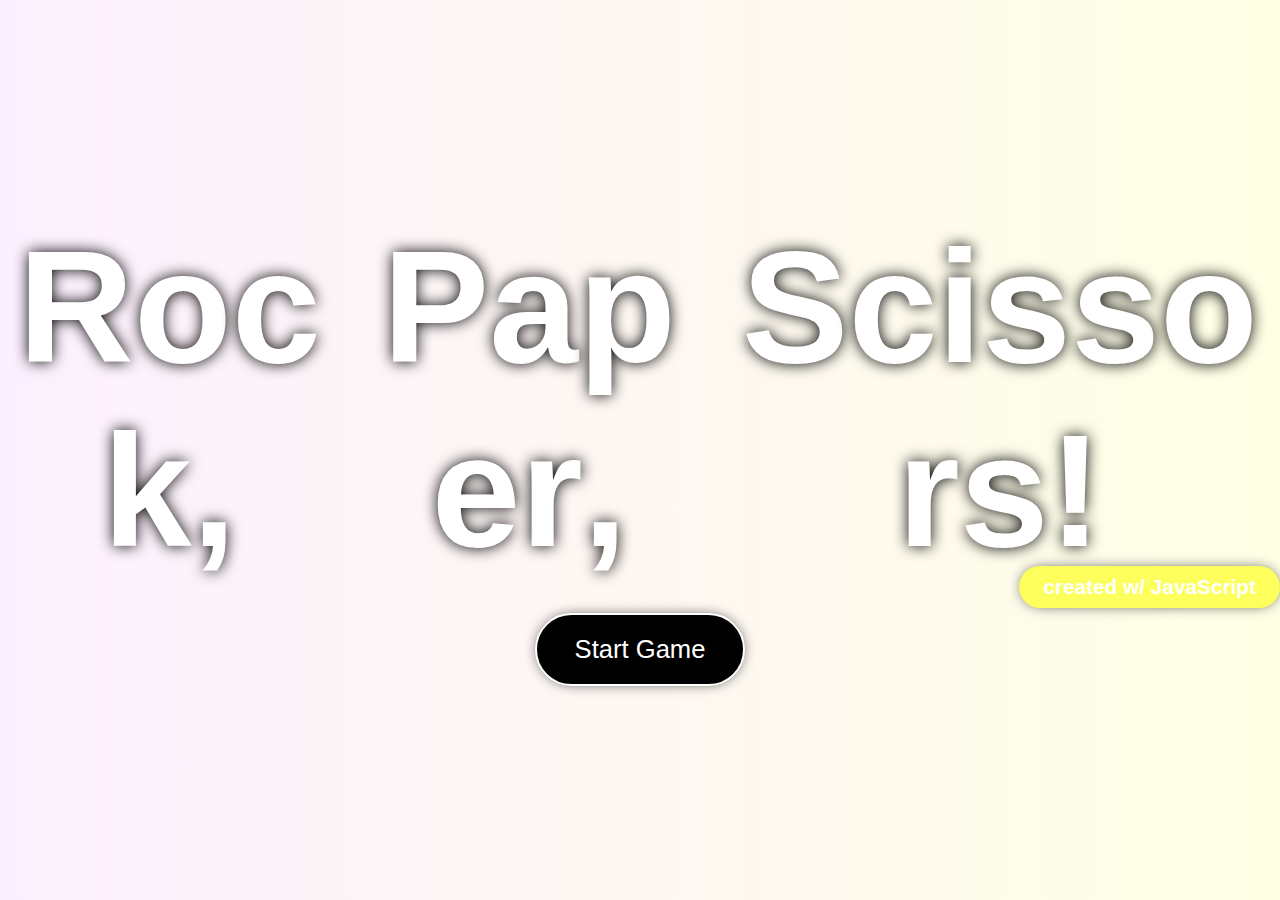
==== commit 643c23da: "created new website project" ====
--- a/index.html
+++ b/index.html
@@ -4,544 +4,156 @@
 <head>
     <meta charset="UTF-8">
     <meta name="viewport" content="width=device-width, initial-scale=1.0">
-    <link rel="apple-touch-icon" sizes="57x57" href="src/favicon/apple-icon-57x57.png">
-    <link rel="apple-touch-icon" sizes="60x60" href="src/favicon/apple-icon-60x60.png">
-    <link rel="apple-touch-icon" sizes="72x72" href="src/favicon/apple-icon-72x72.png">
-    <link rel="apple-touch-icon" sizes="76x76" href="src/favicon/apple-icon-76x76.png">
-    <link rel="apple-touch-icon" sizes="114x114" href="src/favicon/apple-icon-114x114.png">
-    <link rel="apple-touch-icon" sizes="120x120" href="src/favicon/apple-icon-120x120.png">
-    <link rel="apple-touch-icon" sizes="144x144" href="src/favicon/apple-icon-144x144.png">
-    <link rel="apple-touch-icon" sizes="152x152" href="src/favicon/apple-icon-152x152.png">
-    <link rel="apple-touch-icon" sizes="180x180" href="src/favicon/apple-icon-180x180.png">
-    <link rel="icon" type="image/png" sizes="192x192" href="src/favicon/android-icon-192x192.png">
-    <link rel="icon" type="image/png" sizes="32x32" href="src/favicon/favicon-32x32.png">
-    <link rel="icon" type="image/png" sizes="96x96" href="src/favicon/favicon-96x96.png">
-    <link rel="icon" type="image/png" sizes="16x16" href="src/favicon/favicon-16x16.png">
-    <link rel="stylesheet" href="styles/index.css">
-    <title>MacH-UP - Love Through Improvement</title>
+    <link rel="stylesheet" href="styles/main_page.css">
+    <link rel="stylesheet" href="styles/game_page.css">
+    <link rel="stylesheet" href="styles/animations.css">
+    <link rel="stylesheet" href="styles/media_screen.css">
+    <script src="scripts/variables.js" defer></script>
+    <script src="scripts/rockpaperscissors.js" defer></script>
+    <script src="scripts/animations.js" defer></script>
+    <title>Rock Paper Scissors!</title>
 </head>
 
 <body>
-    <header class="banner-container">
-        <div class="brand-text-container">
-            <p>MacH <span>-</span> UP</p>
+    <div class="container initial-state__main">
+        <div class="title">
+            <h1>
+                <div>
+                    <span style="--duration: 0">R</span><span style="--duration: 1">o</span><span
+                        style="--duration: 2">c</span><span style="--duration: 3">k</span><span
+                        style="--duration: 4">,</span>
+                </div>
+                <div><span style="--duration: 5">P</span><span style="--duration: 6">a</span><span
+                        style="--duration: 7">p</span><span style="--duration: 8">e</span><span
+                        style="--duration: 9">r</span><span style="--duration: 10">,</span></div>
+                <div><span style="--duration: 11">S</span><span style="--duration: 12">c</span><span
+                        style="--duration: 13">i</span><span style="--duration: 14">s</span><span
+                        style="--duration: 15">s</span><span style="--duration: 16">o</span><span
+                        style="--duration: 17">r</span><span style="--duration: 18">s</span><span
+                        style="--duration: 19">!</span>
+                </div>
+            </h1>
         </div>
-        <div class="social-search-container">
-            <div class="social-icons-container">
-                <a href="#" target="_blank">
-                    <svg viewBox="0 0 448 512" xmlns="http://www.w3.org/2000/svg">
-                        <path
-                            d="M446.7 98.6l-67.6 318.8c-5.1 22.5-18.4 28.1-37.3 17.5l-103-75.9-49.7 47.8c-5.5 5.5-10.1 10.1-20.7 10.1l7.4-104.9 190.9-172.5c8.3-7.4-1.8-11.5-12.9-4.1L117.8 284 16.2 252.2c-22.1-6.9-22.5-22.1 4.6-32.7L418.2 66.4c18.4-6.9 34.5 4.1 28.5 32.2z" />
-                    </svg>
-                </a>
-                <a href="#" target="_blank">
-                    <svg enable-background="new 0 0 56.693 56.693" height="56.693px" id="Layer_1" version="1.1"
-                        viewBox="0 0 56.693 56.693" width="56.693px" xml:space="preserve"
-                        xmlns="http://www.w3.org/2000/svg" xmlns:xlink="http://www.w3.org/1999/xlink">
-                        <path
-                            d="M40.43,21.739h-7.645v-5.014c0-1.883,1.248-2.322,2.127-2.322c0.877,0,5.395,0,5.395,0V6.125l-7.43-0.029  c-8.248,0-10.125,6.174-10.125,10.125v5.518h-4.77v8.53h4.77c0,10.947,0,24.137,0,24.137h10.033c0,0,0-13.32,0-24.137h6.77  L40.43,21.739z" />
-                    </svg>
-                </a>
-                <a href="#" target="_blank">
-                    <svg xmlns="http://www.w3.org/2000/svg" xmlns:xlink="http://www.w3.org/1999/xlink" version="1.1"
-                        id="Layer_1" width="24px" height="24px" viewBox="0 0 24 24"
-                        style="enable-background:new 0 0 24 24;" xml:space="preserve">
-                        <path
-                            d="M14.095479,10.316482L22.286354,1h-1.940718l-7.115352,8.087682L7.551414,1H1l8.589488,12.231093L1,23h1.940717  l7.509372-8.542861L16.448587,23H23L14.095479,10.316482z M11.436522,13.338465l-0.871624-1.218704l-6.924311-9.68815h2.981339  l5.58978,7.82155l0.867949,1.218704l7.26506,10.166271h-2.981339L11.436522,13.338465z" />
-                    </svg>
-                </a>
-            </div>
-            <div class="search-wrapper">
-                <div class="search-container">
-                    <svg height="512px" id="Layer_1" style="enable-background:new 0 0 512 512;" version="1.1"
-                        viewBox="0 0 512 512" width="512px" xml:space="preserve" xmlns="http://www.w3.org/2000/svg"
-                        xmlns:xlink="http://www.w3.org/1999/xlink">
-                        <path
-                            d="M344.5,298c15-23.6,23.8-51.6,23.8-81.7c0-84.1-68.1-152.3-152.1-152.3C132.1,64,64,132.2,64,216.3  c0,84.1,68.1,152.3,152.1,152.3c30.5,0,58.9-9,82.7-24.4l6.9-4.8L414.3,448l33.7-34.3L339.5,305.1L344.5,298z M301.4,131.2  c22.7,22.7,35.2,52.9,35.2,85c0,32.1-12.5,62.3-35.2,85c-22.7,22.7-52.9,35.2-85,35.2c-32.1,0-62.3-12.5-85-35.2  c-22.7-22.7-35.2-52.9-35.2-85c0-32.1,12.5-62.3,35.2-85c22.7-22.7,52.9-35.2,85-35.2C248.5,96,278.7,108.5,301.4,131.2z" />
-                    </svg>
-                    <input type="text" name="" id="" class="input-text" placeholder="Search...">
-                </div>
-            </div>
+        <div class="button-container">
+            <button id="start">Start Game</button>
         </div>
-    </header>
-    <header class="header-nav" id="header">
-        <div class="logo-container">
-            <a href="#" class="text-logo">
-                <!-- <img src="https://cdn3.iconfinder.com/data/icons/fluent-regular-24px-vol-4/24/ic_fluent_heart_circle_24_regular-512.png"
-                    alt="" id="header-img"> -->
-                <svg height="24" viewBox="0 0 24 24" width="24" xmlns="http://www.w3.org/2000/svg">
+    </div>
+    <div class="game-container initial-state">
+        <div class="exit-container">
+            <svg viewBox="0 0 32 32" xmlns="http://www.w3.org/2000/svg">
+                <defs>
+                    <style>
+                        .cls-1 {
+                            fill: none;
+                            stroke: #fff;
+                            stroke-linecap: round;
+                            stroke-linejoin: round;
+                            stroke-width: 2px;
+                        }
+                    </style>
+                </defs>
+                <title />
+                <g id="logout">
+                    <line class="cls-1" x1="15.92" x2="28.92" y1="16" y2="16" />
                     <path
-                        d="M12 2C6.486 2 2 6.486 2 12s4.486 10 10 10 10-4.486 10-10S17.514 2 12 2zm4.186 10.74L12 16.926 7.814 12.74a2.745 2.745 0 0 1 0-3.907 2.745 2.745 0 0 1 3.906 0l.28.279.279-.279a2.745 2.745 0 0 1 3.906 0 2.745 2.745 0 0 1 .001 3.907z" />
+                        d="M23.93,25v3h-16V4h16V7h2V3a1,1,0,0,0-1-1h-18a1,1,0,0,0-1,1V29a1,1,0,0,0,1,1h18a1,1,0,0,0,1-1V25Z" />
+                    <line class="cls-1" x1="28.92" x2="24.92" y1="16" y2="20" />
+                    <line class="cls-1" x1="28.92" x2="24.92" y1="16" y2="12" />
+                    <line class="cls-1" x1="24.92" x2="24.92" y1="8.09" y2="6.09" />
+                    <line class="cls-1" x1="24.92" x2="24.92" y1="26" y2="24" />
+                </g>
+            </svg>
+        </div>
+        <div class="computer-wrapper">
+            <div class="computer-container">
+                <svg data-name="Layer 1" viewBox="0 0 24 24" xmlns="http://www.w3.org/2000/svg">
+                    <path
+                        d="M9,15a1,1,0,1,0,1,1A1,1,0,0,0,9,15ZM2,14a1,1,0,0,0-1,1v2a1,1,0,0,0,2,0V15A1,1,0,0,0,2,14Zm20,0a1,1,0,0,0-1,1v2a1,1,0,0,0,2,0V15A1,1,0,0,0,22,14ZM17,7H13V5.72A2,2,0,0,0,14,4a2,2,0,0,0-4,0,2,2,0,0,0,1,1.72V7H7a3,3,0,0,0-3,3v9a3,3,0,0,0,3,3H17a3,3,0,0,0,3-3V10A3,3,0,0,0,17,7ZM13.72,9l-.5,2H10.78l-.5-2ZM18,19a1,1,0,0,1-1,1H7a1,1,0,0,1-1-1V10A1,1,0,0,1,7,9H8.22L9,12.24A1,1,0,0,0,10,13h4a1,1,0,0,0,1-.76L15.78,9H17a1,1,0,0,1,1,1Zm-3-4a1,1,0,1,0,1,1A1,1,0,0,0,15,15Z"
+                        fill="#6563ff" />
                 </svg>
-                MacH-UP
-            </a>
-        </div>
-
-        <nav class="nav-bar" id="nav-bar">
-            <ul class="links-container">
-                <li><a href="#section1" class="nav-link">The Whats' n' How</a></li>
-                <li><a href="#section2" class="nav-link">Podcast n' Opinions</a></li>
-                <li><a href="#section3" class="nav-link">Rekindle The Flame</a></li>
-            </ul>
-        </nav>
-
-        <div class="search-wrapper">
-            <div class="search-container">
-                <svg height="512px" id="Layer_1" style="enable-background:new 0 0 512 512;" version="1.1"
-                    viewBox="0 0 512 512" width="512px" xml:space="preserve" xmlns="http://www.w3.org/2000/svg"
-                    xmlns:xlink="http://www.w3.org/1999/xlink">
-                    <path
-                        d="M344.5,298c15-23.6,23.8-51.6,23.8-81.7c0-84.1-68.1-152.3-152.1-152.3C132.1,64,64,132.2,64,216.3  c0,84.1,68.1,152.3,152.1,152.3c30.5,0,58.9-9,82.7-24.4l6.9-4.8L414.3,448l33.7-34.3L339.5,305.1L344.5,298z M301.4,131.2  c22.7,22.7,35.2,52.9,35.2,85c0,32.1-12.5,62.3-35.2,85c-22.7,22.7-52.9,35.2-85,35.2c-32.1,0-62.3-12.5-85-35.2  c-22.7-22.7-35.2-52.9-35.2-85c0-32.1,12.5-62.3,35.2-85c22.7-22.7,52.9-35.2,85-35.2C248.5,96,278.7,108.5,301.4,131.2z" />
-                </svg>
-                <input type="text" name="" id="" class="input-text" placeholder="Search...">
-            </div>
-        </div>
-    </header>
-    <button type="button" class="header-small-button" onclick="openSmall()">
-        <svg enable-background="new 0 0 32 32" id="Editable-line" version="1.1" viewBox="0 0 32 32" xml:space="preserve"
-            xmlns="http://www.w3.org/2000/svg" xmlns:xlink="http://www.w3.org/1999/xlink">
-            <circle cx="5" cy="6" fill="none" id="XMLID_303_" r="1" stroke="#000000" stroke-linecap="round"
-                stroke-linejoin="round" stroke-miterlimit="10" stroke-width="2" />
-            <circle cx="5" cy="16" fill="none" id="XMLID_305_" r="1" stroke="#000000" stroke-linecap="round"
-                stroke-linejoin="round" stroke-miterlimit="10" stroke-width="2" />
-            <circle cx="5" cy="26" fill="none" id="XMLID_304_" r="1" stroke="#000000" stroke-linecap="round"
-                stroke-linejoin="round" stroke-miterlimit="10" stroke-width="2" />
-            <line fill="none" id="XMLID_29_" stroke="#000000" stroke-linecap="round" stroke-linejoin="round"
-                stroke-miterlimit="10" stroke-width="2" x1="10" x2="28" y1="6" y2="6" />
-            <line fill="none" id="XMLID_30_" stroke="#000000" stroke-linecap="round" stroke-linejoin="round"
-                stroke-miterlimit="10" stroke-width="2" x1="10" x2="28" y1="16" y2="16" />
-            <line fill="none" id="XMLID_31_" stroke="#000000" stroke-linecap="round" stroke-linejoin="round"
-                stroke-miterlimit="10" stroke-width="2" x1="10" x2="28" y1="26" y2="26" />
-        </svg>
-    </button>
-    <header class="header-nav-small" id="header">
-        <div class="header-nav-small-container">
-            <button type="button" class="exit-button" onclick="exitSmall()">
-                <svg viewBox="0 0 32 32" xmlns="http://www.w3.org/2000/svg">
-                    <defs>
-                        <style>
-                            .cls-1 {
-                                fill: none;
-                            }
-                        </style>
-                    </defs>
-                    <title />
-                    <g data-name="Layer 2" id="Layer_2">
-                        <path
-                            d="M4,29a1,1,0,0,1-.71-.29,1,1,0,0,1,0-1.42l24-24a1,1,0,1,1,1.42,1.42l-24,24A1,1,0,0,1,4,29Z" />
-                        <path
-                            d="M28,29a1,1,0,0,1-.71-.29l-24-24A1,1,0,0,1,4.71,3.29l24,24a1,1,0,0,1,0,1.42A1,1,0,0,1,28,29Z" />
-                    </g>
-                    <g id="frame">
-                        <rect class="cls-1" height="32" width="32" />
-                    </g>
-                </svg>
-            </button>
-            <div class="logo-container">
-                <a href="#" class="text-logo">
-                    <!-- <img src="https://cdn3.iconfinder.com/data/icons/fluent-regular-24px-vol-4/24/ic_fluent_heart_circle_24_regular-512.png"
-                        alt="" id="header-img"> -->
-                    <svg height="24" viewBox="0 0 24 24" width="24" xmlns="http://www.w3.org/2000/svg">
-                        <path
-                            d="M12 2C6.486 2 2 6.486 2 12s4.486 10 10 10 10-4.486 10-10S17.514 2 12 2zm4.186 10.74L12 16.926 7.814 12.74a2.745 2.745 0 0 1 0-3.907 2.745 2.745 0 0 1 3.906 0l.28.279.279-.279a2.745 2.745 0 0 1 3.906 0 2.745 2.745 0 0 1 .001 3.907z" />
-                    </svg>
-                    MacH-UP
-                </a>
-            </div>
-
-            <div class="search-wrapper">
-                <div class="search-container">
-                    <svg height="512px" id="Layer_1" style="enable-background:new 0 0 512 512;" version="1.1"
-                        viewBox="0 0 512 512" width="512px" xml:space="preserve" xmlns="http://www.w3.org/2000/svg"
-                        xmlns:xlink="http://www.w3.org/1999/xlink">
-                        <path
-                            d="M344.5,298c15-23.6,23.8-51.6,23.8-81.7c0-84.1-68.1-152.3-152.1-152.3C132.1,64,64,132.2,64,216.3  c0,84.1,68.1,152.3,152.1,152.3c30.5,0,58.9-9,82.7-24.4l6.9-4.8L414.3,448l33.7-34.3L339.5,305.1L344.5,298z M301.4,131.2  c22.7,22.7,35.2,52.9,35.2,85c0,32.1-12.5,62.3-35.2,85c-22.7,22.7-52.9,35.2-85,35.2c-32.1,0-62.3-12.5-85-35.2  c-22.7-22.7-35.2-52.9-35.2-85c0-32.1,12.5-62.3,35.2-85c22.7-22.7,52.9-35.2,85-35.2C248.5,96,278.7,108.5,301.4,131.2z" />
-                    </svg>
-                    <input type="text" name="" id="" class="input-text" placeholder="Search...">
-                </div>
-            </div>
-
-            <nav class="nav-bar" id="nav-bar">
-                <ul class="links-container">
-                    <li><a href="#section1" class="nav-link">The Whats' n' How</a></li>
-                    <li><a href="#section2" class="nav-link">Podcast n' Opinions</a></li>
-                    <li><a href="#section3" class="nav-link">Rekindle The Flame</a></li>
-                </ul>
-            </nav>
-        </div>
-    </header>
-    <main>
-        <section class="about-section" id="section1">
-            <article class="card card-odd" id="article1">
-                <div class="text-container">
-                    <header class="text-header">
-                        <h1>What is Love</h1>
-                    </header>
-                    <p>
-                        Lorem ipsum dolor sit amet consectetur adipisicing elit. Porro ducimus quam hic id, nemo dolores
-                        deleniti, non laudantium vitae sunt iste praesentium ea architecto laborum quisquam iusto nihil
-                        officiis enim!
-                    </p>
-                    <p>
-                        Lorem ipsum dolor sit amet consectetur adipisicing elit. Laborum magni, tempora optio animi fuga
-                        excepturi quisquam numquam minima dolor totam et, doloribus adipisci illum tenetur, dolorum
-                        voluptatem quo dignissimos asperiores.
-                    </p>
-                </div>
-                <a href="#" class="learn-button">Learn More</a>
-                <div class="pattern"></div>
-            </article>
-            <figure class="card card-odd" id="figure1">
-                <img src="https://images.pexels.com/photos/1759823/pexels-photo-1759823.jpeg?auto=compress&cs=tinysrgb&w=1260&h=750&dpr=1"
-                    alt="Two people hugging while looking at one another embraced by the sunset">
-                <cite class="img-quote">
-                    <p class="quote-text">
-                        "Lorem ipsum dolor sit amet consectetur adipisicing elit. Maxime, repudiandae."
-                    </p>
-                    <p class="quote-author">Lorem, ipsum.</p>
-                </cite>
-            </figure>
-            <figure class="card card-even" id="figure2">
-                <img src="https://images.unsplash.com/photo-1675552561247-ac6df784de67?q=80&w=2070&auto=format&fit=crop&ixlib=rb-4.0.3&ixid=M3wxMjA3fDB8MHxwaG90by1wYWdlfHx8fGVufDB8fHx8fA%3D%3D"
-                    alt="Two heart broken paper pieces">
-                <cite class="img-quote">
-                    <p class="quote-text">
-                        "Lorem ipsum dolor sit amet consectetur adipisicing elit. Maxime, repudiandae."
-                    </p>
-                    <p class="quote-author">Lorem, ipsum.</p>
-                </cite>
-            </figure>
-            <article class="card card-even" id="article2">
-                <div class="text-container">
-                    <header class="text-header">
-                        <h1>Why is Pain</h1>
-                    </header>
-                    <p>
-                        Lorem ipsum dolor sit amet consectetur adipisicing elit. Porro ducimus quam hic id, nemo dolores
-                        deleniti, non laudantium vitae sunt iste praesentium ea architecto laborum quisquam iusto nihil
-                        officiis enim!
-                    </p>
-                    <p>
-                        Lorem ipsum dolor sit amet consectetur adipisicing elit. Laborum magni, tempora optio animi fuga
-                        excepturi quisquam numquam minima dolor totam et, doloribus adipisci illum tenetur, dolorum
-                        voluptatem quo dignissimos asperiores.
-                    </p>
-                </div>
-                <a href="#" class="learn-button">Learn More</a>
-                <div class="pattern"></div>
-            </article>
-            <article class="card card-odd" id="article3">
-                <div class="text-container">
-                    <header class="text-header">
-                        <h1>Who is MacH-UP</h1>
-                    </header>
-                    <p>
-                        Lorem ipsum dolor sit amet consectetur adipisicing elit. Porro ducimus quam hic id, nemo dolores
-                        deleniti, non laudantium vitae sunt iste praesentium ea architecto laborum quisquam iusto nihil
-                        officiis enim!
-                    </p>
-                    <p>
-                        Lorem ipsum dolor sit amet consectetur adipisicing elit. Laborum magni, tempora optio animi fuga
-                        excepturi quisquam numquam minima dolor totam et, doloribus adipisci illum tenetur, dolorum
-                        voluptatem quo dignissimos asperiores.
-                    </p>
-                </div>
-                <a href="#" class="learn-button">Learn More</a>
-                <div class="pattern"></div>
-            </article>
-            <figure class="card card-odd" id="figure4">
-                <img src="https://images.pexels.com/photos/6551313/pexels-photo-6551313.jpeg?auto=compress&cs=tinysrgb&w=1260&h=750&dpr=1"
-                    alt="Two hands firmly holding one another">
-                <cite class="img-quote">
-                    <p class="quote-text">
-                        "Lorem ipsum dolor sit amet consectetur adipisicing elit. Maxime, repudiandae."
-                    </p>
-                    <p class="quote-author">Lorem, ipsum.</p>
-                </cite>
-            </figure>
-            <figure class="card card-even" id="figure4">
-                <img src="https://images.pexels.com/photos/20651960/pexels-photo-20651960/free-photo-of-homme-couple-amour-femme.jpeg"
-                    alt="Two people who found love">
-                <cite class="img-quote">
-                    <p class="quote-text">
-                        "Lorem ipsum dolor sit amet consectetur adipisicing elit. Maxime, repudiandae."
-                    </p>
-                    <p class="quote-author">Lorem, ipsum.</p>
-                </cite>
-            </figure>
-            <article class="card card-even" id="article4">
-                <div class="text-container">
-                    <header class="text-header">
-                        <h1>How it Plays</h1>
-                    </header>
-                    <p>
-                        Lorem ipsum dolor sit amet consectetur adipisicing elit. Porro ducimus quam hic id, nemo dolores
-                        deleniti, non laudantium vitae sunt iste praesentium ea architecto laborum quisquam iusto nihil
-                        officiis enim!
-                    </p>
-                    <p>
-                        Lorem ipsum dolor sit amet consectetur adipisicing elit. Laborum magni, tempora optio animi fuga
-                        excepturi quisquam numquam minima dolor totam et, doloribus adipisci illum tenetur, dolorum
-                        voluptatem quo dignissimos asperiores.
-                    </p>
-                </div>
-                <a href="#" class="learn-button">Learn More</a>
-                <div class="pattern"></div>
-            </article>
-        </section>
-        <section class="convincing-section no-grid" id="section2">
-            <header class="podcast-header-wrapper">
-                <div class="podcast-text-container">
-                    <p class="podcast-header">
-                        Listen to our podcast for free to learn more about <span>love</span>
-                    </p>
-                    <a href="" class="podcast-link">
-                        <p class="text">Hear and feel all MacH-UP podcasts</p><svg baseProfile="tiny" height="24px"
-                            version="1.2" viewBox="0 0 24 24" width="24px" xml:space="preserve"
-                            xmlns="http://www.w3.org/2000/svg" xmlns:xlink="http://www.w3.org/1999/xlink">
-                            <g id="Layer_1">
-                                <path
-                                    d="M13.293,7.293c-0.391,0.391-0.391,1.023,0,1.414L15.586,11H8c-0.552,0-1,0.448-1,1s0.448,1,1,1h7.586l-2.293,2.293   c-0.391,0.391-0.391,1.023,0,1.414C13.488,16.902,13.744,17,14,17s0.512-0.098,0.707-0.293L19.414,12l-4.707-4.707   C14.316,6.902,13.684,6.902,13.293,7.293z" />
-                            </g>
-                        </svg>
-                    </a>
-                </div>
-            </header>
-            <div class="podcast-article-wrapper">
-                <div class="podcast-article-container">
-                    <article class="card">
-                        <img src="https://images.unsplash.com/photo-1645389411992-e9ec49b158e6?q=80&w=1936&auto=format&fit=crop&ixlib=rb-4.0.3&ixid=M3wxMjA3fDB8MHxwaG90by1wYWdlfHx8fGVufDB8fHx8fA%3D%3D"
-                            alt="">
-                        <div class="text-container">
-                            <p id="episode">MacH-UP <span id="episode-number">#143</span></p>
-                            <p id="episode-title">
-                                Lorem ipsum dolor sit, amet consectetur adipisicing elit. Illo, molestias.
-                            </p>
+                <div class="thinking-wrapper">
+                    <div class="thinking-container">
+                        <div class="bubble" id="bubble1"></div>
+                        <div class="bubble" id="bubble2"></div>
+                        <div class="bubble" id="bubble3">
+                            <div class="thought-container">
+                                <svg style="--thought: 0" viewBox="0 0 60 60" xmlns="http://www.w3.org/2000/svg">
+                                    <title />
+                                    <g data-name="Layer 1" id="Layer_1">
+                                        <path
+                                            d="M57.94922,43.09766,41.78992,32.32477l-5.7782-12.5191.90863-17.25848C46.11426,7.52429,57.13757,26.67786,57.94922,43.09766ZM34.02112,19.56482,23.41486,30.17108,4.82141,39.0636,34.846,3.89191ZM24.81152,31.60254l9.88135-9.88135,5.33252,11.55225L42.8783,58H10.67072Zm17.42889,3.42627,15.153,10.102L44.766,56.91681ZM2.32813,42.47357l19.34723-9.253L9.05762,56.77362Z" />
+                                    </g>
+                                </svg>
+                                <svg id="Layer_1_1_" style="enable-background:new 0 0 16 16; --thought: 1" version="1.1"
+                                    viewBox="0 0 16 16" xml:space="preserve" xmlns="http://www.w3.org/2000/svg"
+                                    xmlns:xlink="http://www.w3.org/1999/xlink">
+                                    <polygon points="12,2 14,2 12,0 " />
+                                    <polygon points="11,0 2,0 2,16 14,16 14,3 12,3 11,3 11,2 " />
+                                </svg>
+                                <svg style="--thought: 2" enable-background="new 0 0 24 24" height="24px" id="Layer_1"
+                                    version="1.1" viewBox="0 0 24 24" width="24px" xml:space="preserve"
+                                    xmlns="http://www.w3.org/2000/svg" xmlns:xlink="http://www.w3.org/1999/xlink">
+                                    <path
+                                        d="M20,16c-0.8,0-1.5,0.2-2.1,0.6l-4-4C14,12.4,14,12.2,14,12c0-0.2,0-0.3-0.1-0.5c2.6-2.6,5.2-5.2,6.3-6.3  C22.7,2.7,22.6,0,22.6,0L12.5,10.1C12.3,10,12.2,10,12,10c-0.2,0-0.4,0-0.6,0.1L1.4,0c0,0-0.1,2.7,2.9,5.7c1,1,3.4,3.4,5.8,5.8  c0,0.1-0.1,0.3-0.1,0.5c0,0.2,0,0.3,0.1,0.5L6,16.6C5.4,16.2,4.7,16,4,16c-2.2,0-4,1.8-4,4s1.8,4,4,4s4-1.8,4-4c0-0.7-0.2-1.4-0.6-2  c0.9-0.9,2.4-2.4,4.1-4.1c0.2,0,0.3,0.1,0.5,0.1c0.2,0,0.3,0,0.5-0.1c1.7,1.7,3.2,3.2,4.1,4.1c-0.3,0.6-0.5,1.3-0.5,2  c0,2.2,1.8,4,4,4s4-1.8,4-4S22.2,16,20,16z M13,12c0,0.6-0.4,1-1,1s-1-0.4-1-1s0.4-1,1-1S13,11.4,13,12z M4,22c-1.1,0-2-0.9-2-2  s0.9-2,2-2s2,0.9,2,2S5.1,22,4,22z M20,22c-1.1,0-2-0.9-2-2s0.9-2,2-2s2,0.9,2,2S21.1,22,20,22z" />
+                                </svg>
+                            </div>
                         </div>
-                        <div class="button-container">
-                            <a href="#" id="episode-button">
-                                <button>
-                                    <div id="episode-button-text">Play</div><svg height="512px" id="Layer_1"
-                                        style="enable-background:new 0 0 512 512;" version="1.1" viewBox="0 0 512 512"
-                                        width="512px" xml:space="preserve" xmlns="http://www.w3.org/2000/svg"
-                                        xmlns:xlink="http://www.w3.org/1999/xlink">
-                                        <path
-                                            d="M184.7,413.1l2.1-1.8l156.5-136c5.3-4.6,8.6-11.5,8.6-19.2c0-7.7-3.4-14.6-8.6-19.2L187.1,101l-2.6-2.3  C182,97,179,96,175.8,96c-8.7,0-15.8,7.4-15.8,16.6h0v286.8h0c0,9.2,7.1,16.6,15.8,16.6C179.1,416,182.2,414.9,184.7,413.1z" />
-                                    </svg>
-                                </button>
-                            </a>
-                        </div>
-                    </article>
-                    <article class="card">
-                        <img src="https://images.unsplash.com/photo-1489712310660-bbce44cc541d?q=80&w=2077&auto=format&fit=crop&ixlib=rb-4.0.3&ixid=M3wxMjA3fDB8MHxwaG90by1wYWdlfHx8fGVufDB8fHx8fA%3D%3D"
-                            alt="">
-                        <div class="text-container">
-                            <p id="episode">MacH-UP <span id="episode-number">#142</span></p>
-                            <p id="episode-title">
-                                Lorem ipsum dolor sit, amet consectetur adipisicing elit. Illo, molestias.
-                            </p>
-                        </div>
-                        <div class="button-container">
-                            <a href="#" id="episode-button">
-                                <button>
-                                    <div id="episode-button-text">Play</div><svg height="512px" id="Layer_1"
-                                        style="enable-background:new 0 0 512 512;" version="1.1" viewBox="0 0 512 512"
-                                        width="512px" xml:space="preserve" xmlns="http://www.w3.org/2000/svg"
-                                        xmlns:xlink="http://www.w3.org/1999/xlink">
-                                        <path
-                                            d="M184.7,413.1l2.1-1.8l156.5-136c5.3-4.6,8.6-11.5,8.6-19.2c0-7.7-3.4-14.6-8.6-19.2L187.1,101l-2.6-2.3  C182,97,179,96,175.8,96c-8.7,0-15.8,7.4-15.8,16.6h0v286.8h0c0,9.2,7.1,16.6,15.8,16.6C179.1,416,182.2,414.9,184.7,413.1z" />
-                                    </svg>
-                                </button>
-                            </a>
-                        </div>
-                    </article>
-                    <article class="card">
-                        <img src="https://images.unsplash.com/photo-1532417198829-90d3646e1970?q=80&w=1887&auto=format&fit=crop&ixlib=rb-4.0.3&ixid=M3wxMjA3fDB8MHxwaG90by1wYWdlfHx8fGVufDB8fHx8fA%3D%3D"
-                            alt="">
-                        <div class="text-container">
-                            <p id="episode">MacH-UP <span id="episode-number">#141</span></p>
-                            <p id="episode-title">
-                                Lorem ipsum dolor sit, amet consectetur adipisicing elit. Illo, molestias.
-                            </p>
-                        </div>
-                        <div class="button-container">
-                            <a href="#" id="episode-button">
-                                <button>
-                                    <div id="episode-button-text">Play</div><svg height="512px" id="Layer_1"
-                                        style="enable-background:new 0 0 512 512;" version="1.1" viewBox="0 0 512 512"
-                                        width="512px" xml:space="preserve" xmlns="http://www.w3.org/2000/svg"
-                                        xmlns:xlink="http://www.w3.org/1999/xlink">
-                                        <path
-                                            d="M184.7,413.1l2.1-1.8l156.5-136c5.3-4.6,8.6-11.5,8.6-19.2c0-7.7-3.4-14.6-8.6-19.2L187.1,101l-2.6-2.3  C182,97,179,96,175.8,96c-8.7,0-15.8,7.4-15.8,16.6h0v286.8h0c0,9.2,7.1,16.6,15.8,16.6C179.1,416,182.2,414.9,184.7,413.1z" />
-                                    </svg>
-                                </button>
-                            </a>
-                        </div>
-                    </article>
-                </div>
-            </div>
-            <div class="review-container">
-                <article class="review" id="review1">
-                    <div class="text-container">
-                        <p class="header-text">A wish never was</p>
-                        <p class="review-text" id="review-text">Lorem ipsum dolor sit amet, consectetur adipisicing
-                            elit. Inventore, dolorum? Unde, id. Pariatur sunt magnam voluptatibus quo suscipit sequi
-                            laboriosam? Quod, aspernatur iure ipsam fugiat quia exercitationem est? Omnis nulla amet
-                            doloribus cupiditate sequi voluptate ut qui voluptas facere unde quam ipsum assumenda
-                            beatae, distinctio iure tempora, esse aperiam, facilis nostrum. Ipsa accusamus quam cum
-                            architecto exercitationem sint facilis porro totam id illo qui provident, quidem molestias
-                            rerum suscipit laudantium similique perferendis voluptates cupiditate modi! Exercitationem
-                            similique hic temporibus sint sed. Natus at eius laboriosam. Natus veritatis voluptatem
-                            nihil debitis expedita iusto cum atque. Maiores voluptatem hic at consequuntur. Est?</p>
-                        <p id="couple">
-                            Lorem and Ipsum
-                        </p>
-                        <div class="dot-style">
-                            <ul>
-                                <li></li>
-                                <li></li>
-                                <li></li>
-                                <li></li>
-                                <li></li>
-                                <li></li>
-                                <li></li>
-                                <li></li>
-                                <li></li>
-                                <li></li>
-                            </ul>
-                        </div>
-                    </div>
-                    <div class="img-container">
-                        <figure>
-                            <img src="https://images.unsplash.com/photo-1565284339181-bc86d2de3790?q=80&w=2089&auto=format&fit=crop&ixlib=rb-4.0.3&ixid=M3wxMjA3fDB8MHxwaG90by1wYWdlfHx8fGVufDB8fHx8fA%3D%3D"
-                                alt="">
-                        </figure>
-                    </div>
-                </article>
-                <article class="review even" id="review2">
-                    <div class="img-container">
-                        <figure>
-                            <img src="https://images.unsplash.com/photo-1444703686981-a3abbc4d4fe3?q=80&w=2070&auto=format&fit=crop&ixlib=rb-4.0.3&ixid=M3wxMjA3fDB8MHxwaG90by1wYWdlfHx8fGVufDB8fHx8fA%3D%3D"
-                                alt="">
-                        </figure>
-                    </div>
-                    <div class="text-container">
-                        <p class="header-text">When two worlds collide</p>
-                        <p class="review-text" id="review-text">Lorem ipsum dolor sit amet, consectetur adipisicing
-                            elit. Inventore, dolorum? Unde, id. Pariatur sunt magnam voluptatibus quo suscipit sequi
-                            laboriosam? Quod, aspernatur iure ipsam fugiat quia exercitationem est? Omnis nulla amet
-                            doloribus cupiditate sequi voluptate ut qui voluptas facere unde quam ipsum assumenda
-                            beatae, distinctio iure tempora, esse aperiam, facilis nostrum. Ipsa accusamus quam cum
-                            architecto exercitationem sint facilis porro totam id illo qui provident, quidem molestias
-                            rerum suscipit laudantium similique perferendis voluptates cupiditate modi! Exercitationem
-                            similique hic temporibus sint sed. Natus at eius laboriosam. Natus veritatis voluptatem
-                            nihil debitis expedita iusto cum atque. Maiores voluptatem hic at consequuntur. Est?</p>
-                        <p id="couple">
-                            Lorem and Ipsum
-                        </p>
-                        <div class="dot-style">
-                            <ul>
-                                <li></li>
-                                <li></li>
-                                <li></li>
-                                <li></li>
-                                <li></li>
-                                <li></li>
-                                <li></li>
-                                <li></li>
-                                <li></li>
-                                <li></li>
-                            </ul>
-                        </div>
-                    </div>
-                </article>
-            </div>
-            <div class="promotion-video-wrapper">
-                <figure class="promotion-video">
-                    <video src="src/3141319-uhd_3840_2160_25fps.mp4" autoplay loop></video>
-                    <!-- <iframe id="video"
-                        src="https://www.youtube.com/embed/OFYkslIiHmI?si=iheF0QEzf6foyAC9&autoplay=1&loop=1&mute=1"
-                        title="YouTube video player" frameborder="0"
-                        allow="accelerometer; autoplay; loop; clipboard-write; encrypted-media; gyroscope; picture-in-picture; web-share"
-                        referrerpolicy="strict-origin-when-cross-origin" allowfullscreen></iframe> -->
-                    <div class="overlay"></div>
-                    <p class="video-text">
-                        Understand what it takes to know <span>love</span>
-                    </p>
-                </figure>
-            </div>
-        </section>
-        <section class="form-section" id="section3">
-            <form action="https://www.freecodecamp.com/email-submit" id="form">
-                <div class="text-container">
-                    <p class="header-text">
-                        Join our community!
-                    </p>
-                    <p class="sub-header">
-                        Get access to exclusive content, early updates, and more!
-                    </p>
-                </div>
-                <div class="email-container">
-                    <input type="email" name="email" id="email" name="email" placeholder="Enter your email..." required>
-                    <input type="submit" value="Join" id="submit">
-                </div>
-            </form>
-        </section>
-    </main>
-    <footer class="footer-wrapper">
-        <div class="footer-container">
-            <div class="logo-container">
-                <a href="#" class="text-logo">
-                    <!-- <img src="https://cdn3.iconfinder.com/data/icons/fluent-regular-24px-vol-4/24/ic_fluent_heart_circle_24_regular-512.png"
-                        alt=""> -->
-                    <svg height="24" viewBox="0 0 24 24" width="24" xmlns="http://www.w3.org/2000/svg">
-                        <path
-                            d="M12 2C6.486 2 2 6.486 2 12s4.486 10 10 10 10-4.486 10-10S17.514 2 12 2zm4.186 10.74L12 16.926 7.814 12.74a2.745 2.745 0 0 1 0-3.907 2.745 2.745 0 0 1 3.906 0l.28.279.279-.279a2.745 2.745 0 0 1 3.906 0 2.745 2.745 0 0 1 .001 3.907z" />
-                    </svg>
-                    <div class="text">
-                        MacH-UP
-                    </div>
-                </a>
-            </div>
-            <div class="content-container">
-                <ul class="author-links">
-                    <li class="link"><a href="#">
-                            <svg viewBox="0 0 448 512" xmlns="http://www.w3.org/2000/svg">
-                                <path
-                                    d="M446.7 98.6l-67.6 318.8c-5.1 22.5-18.4 28.1-37.3 17.5l-103-75.9-49.7 47.8c-5.5 5.5-10.1 10.1-20.7 10.1l7.4-104.9 190.9-172.5c8.3-7.4-1.8-11.5-12.9-4.1L117.8 284 16.2 252.2c-22.1-6.9-22.5-22.1 4.6-32.7L418.2 66.4c18.4-6.9 34.5 4.1 28.5 32.2z" />
-                            </svg>
-                        </a></li>
-                    <li class="link"><a href="#">
-                            <svg enable-background="new 0 0 56.693 56.693" height="56.693px" id="Layer_1" version="1.1"
-                                viewBox="0 0 56.693 56.693" width="56.693px" xml:space="preserve"
-                                xmlns="http://www.w3.org/2000/svg" xmlns:xlink="http://www.w3.org/1999/xlink">
-                                <path
-                                    d="M40.43,21.739h-7.645v-5.014c0-1.883,1.248-2.322,2.127-2.322c0.877,0,5.395,0,5.395,0V6.125l-7.43-0.029  c-8.248,0-10.125,6.174-10.125,10.125v5.518h-4.77v8.53h4.77c0,10.947,0,24.137,0,24.137h10.033c0,0,0-13.32,0-24.137h6.77  L40.43,21.739z" />
-                            </svg>
-                        </a></li>
-                    <li class="link"><a href="#">
-                            <svg xmlns="http://www.w3.org/2000/svg" xmlns:xlink="http://www.w3.org/1999/xlink"
-                                version="1.1" id="Layer_1" width="24px" height="24px" viewBox="0 0 24 24"
-                                style="enable-background:new 0 0 24 24;" xml:space="preserve">
-                                <path
-                                    d="M14.095479,10.316482L22.286354,1h-1.940718l-7.115352,8.087682L7.551414,1H1l8.589488,12.231093L1,23h1.940717  l7.509372-8.542861L16.448587,23H23L14.095479,10.316482z M11.436522,13.338465l-0.871624-1.218704l-6.924311-9.68815h2.981339  l5.58978,7.82155l0.867949,1.218704l7.26506,10.166271h-2.981339L11.436522,13.338465z" />
-                            </svg>
-                        </a></li>
-                </ul>
-                <div class="copyright-container">
-                    <div class="freecodecamp">
-                        This is a required website project by <a href="https://www.freecodecamp.org" target="_blank"
-                            rel="noopener noreferrer">FreeCodeCamp</a> to obtain the Responsive Web Design
-                        Certification.
-                    </div>
-                    <div class="copyright">
-                        All Rights Reserved @ Poufs 2024
                     </div>
                 </div>
             </div>
         </div>
-    </footer>
-    <script src="scripts/navbar.js"></script>
+        <div class="score-container">
+            <h1>Scores</h1>
+            <div class="scores-item">
+                <div class="score-wrapper player">
+                    <p>Player</p>
+                    <p class="score" id="player">0</p>
+                </div>
+                <div class="score-wrapper computer">
+                    <p>Computer</p>
+                    <p class="score" id="computer">0</p>
+                </div>
+            </div>
+        </div>
+        <div class="choice-container">
+            <h1>Pick your choice!</h1>
+            <div class="choice-items">
+                <div class="choice" id="rock">
+                    <svg style="--thought: 0" viewBox="0 0 60 60" xmlns="http://www.w3.org/2000/svg">
+                        <title />
+                        <g data-name="Layer 1" id="Layer_1">
+                            <path
+                                d="M57.94922,43.09766,41.78992,32.32477l-5.7782-12.5191.90863-17.25848C46.11426,7.52429,57.13757,26.67786,57.94922,43.09766ZM34.02112,19.56482,23.41486,30.17108,4.82141,39.0636,34.846,3.89191ZM24.81152,31.60254l9.88135-9.88135,5.33252,11.55225L42.8783,58H10.67072Zm17.42889,3.42627,15.153,10.102L44.766,56.91681ZM2.32813,42.47357l19.34723-9.253L9.05762,56.77362Z" />
+                        </g>
+                    </svg>
+                </div>
+                <div class="choice" id="paper">
+                    <svg id="Layer_1_1_" style="enable-background:new 0 0 16 16; --thought: 1" version="1.1"
+                        viewBox="0 0 16 16" xml:space="preserve" xmlns="http://www.w3.org/2000/svg"
+                        xmlns:xlink="http://www.w3.org/1999/xlink">
+                        <polygon points="12,2 14,2 12,0 " />
+                        <polygon points="11,0 2,0 2,16 14,16 14,3 12,3 11,3 11,2 " />
+                    </svg>
+                </div>
+                <div class="choice" id="scissors">
+                    <svg style="--thought: 2" enable-background="new 0 0 24 24" height="24px" id="Layer_1" version="1.1"
+                        viewBox="0 0 24 24" width="24px" xml:space="preserve" xmlns="http://www.w3.org/2000/svg"
+                        xmlns:xlink="http://www.w3.org/1999/xlink">
+                        <path
+                            d="M20,16c-0.8,0-1.5,0.2-2.1,0.6l-4-4C14,12.4,14,12.2,14,12c0-0.2,0-0.3-0.1-0.5c2.6-2.6,5.2-5.2,6.3-6.3  C22.7,2.7,22.6,0,22.6,0L12.5,10.1C12.3,10,12.2,10,12,10c-0.2,0-0.4,0-0.6,0.1L1.4,0c0,0-0.1,2.7,2.9,5.7c1,1,3.4,3.4,5.8,5.8  c0,0.1-0.1,0.3-0.1,0.5c0,0.2,0,0.3,0.1,0.5L6,16.6C5.4,16.2,4.7,16,4,16c-2.2,0-4,1.8-4,4s1.8,4,4,4s4-1.8,4-4c0-0.7-0.2-1.4-0.6-2  c0.9-0.9,2.4-2.4,4.1-4.1c0.2,0,0.3,0.1,0.5,0.1c0.2,0,0.3,0,0.5-0.1c1.7,1.7,3.2,3.2,4.1,4.1c-0.3,0.6-0.5,1.3-0.5,2  c0,2.2,1.8,4,4,4s4-1.8,4-4S22.2,16,20,16z M13,12c0,0.6-0.4,1-1,1s-1-0.4-1-1s0.4-1,1-1S13,11.4,13,12z M4,22c-1.1,0-2-0.9-2-2  s0.9-2,2-2s2,0.9,2,2S5.1,22,4,22z M20,22c-1.1,0-2-0.9-2-2s0.9-2,2-2s2,0.9,2,2S21.1,22,20,22z" />
+                    </svg>
+                </div>
+            </div>
+        </div>
+    </div>
+    <div class="win-wrapper">
+        <div class="win-container">
+            <h1 class="win-text" id="winner">`Winner` Wins!</h1>
+            <p id="winner-choice">`Winner` chose: `choice`</p>
+            <p class="loser-text" id="loser">`Opponent` chose: `choice`</p>
+            <button id="continue-round">Next Round!</button>
+        </div>
+    </div>
 </body>
 
 </html>--- a/styles/main_page.css
+++ b/styles/main_page.css
@@ -0,0 +1,154 @@
+@import url("https://fonts.cdnfonts.com/css/sofia-sans-condensed");
+
+* {
+  padding: 0;
+  margin: 0;
+  box-sizing: border-box;
+}
+
+body {
+  background-image: linear-gradient(90deg, #fcf0ff, #ffffe5);
+  height: 100vh;
+  font-family: "Sofia Sans Condensed", sans-serif;
+  overflow: hidden;
+  position: relative;
+}
+
+.container {
+  transition: 1s;
+  width: 100%;
+  height: 100vh;
+  display: flex;
+  flex-direction: column;
+  align-items: center;
+  justify-content: center;
+  opacity: 0;
+}
+
+.initial-state__main {
+  opacity: 1 !important;
+}
+
+.title h1 {
+  font-size: 10rem;
+  position: relative;
+  text-shadow: 0 0 15px #000;
+  color: #fff;
+  text-align: center;
+  cursor: default;
+  display: flex;
+}
+
+.title h1 span {
+  display: inline-block;
+  animation: animate_title 10s linear infinite;
+  animation-delay: calc(0.5s * var(--duration));
+}
+
+.title h1::after {
+  font-size: 1.3rem;
+  position: absolute;
+  content: "created w/ JavaScript";
+  right: 0;
+  bottom: -7%;
+  background-color: #fcff5c;
+  text-shadow: none;
+  padding: 9px 24px;
+  border-radius: 30px;
+  box-shadow: 0 0 15px -5px #000;
+  animation: animate_sub_title 2s linear infinite;
+}
+
+.button-container {
+  text-align: center;
+  margin-top: 30px;
+  position: relative;
+}
+
+#start {
+  padding: 20px 38px;
+  background-color: #000000;
+  color: #fff;
+  border-radius: 40px;
+  border: 2px solid #fff;
+  font-size: 1.6rem;
+  box-shadow: 0 0 15px -5px #000;
+  cursor: pointer;
+  transition: 0.5s;
+}
+
+#start:hover {
+  background-color: #fcff5c;
+  color: #000;
+  transform: translateY(-10px);
+}
+
+#start:focus {
+  background-color: #ff3e3e;
+  color: #fff;
+  transition: 0.3s;
+}
+
+@keyframes animate_title {
+  0%,
+  20%,
+  40%,
+  60%,
+  80%,
+  100% {
+    transform: translateY(0);
+  }
+  10%,
+  30%,
+  50%,
+  70%,
+  90% {
+    transform: translateY(-15px);
+  }
+}
+
+@keyframes animate_sub_title {
+  0% {
+    transform: scale(1);
+  }
+  50% {
+    transform: scale(1.1);
+  }
+  100% {
+    transform: scale(1);
+  }
+}
+
+@keyframes game_start {
+  0% {
+    display: flex;
+    transform: scale(1);
+    opacity: 1;
+  }
+  90%,
+  99% {
+    opacity: 0;
+    transform: scale(3);
+  }
+  100% {
+    display: none;
+    opacity: 0;
+  }
+}
+
+@keyframes game_restart {
+  0% {
+    opacity: 0;
+    transform: scale(3);
+  }
+  0.1% {
+    opacity: 1;
+  }
+  60% {
+    transform: scale(0.6);
+  }
+  100% {
+    opacity: 1;
+    transform: scale(1);
+  }
+}
--- a/styles/game_page.css
+++ b/styles/game_page.css
@@ -0,0 +1,285 @@
+.initial-state {
+  display: none;
+}
+
+.game-container {
+  padding: 20px;
+  position: relative;
+  height: 100vh;
+  overflow: hidden;
+}
+
+.exit-container {
+  width: max-content;
+  transition: 0.5s;
+  padding: 12px;
+  background-color: #831ac5;
+  box-shadow: 0 10px 15px -5px #000;
+  border-radius: 17px;
+}
+
+.exit-container:hover {
+  cursor: pointer;
+  transform: scale(1.07);
+  box-shadow: 0 15px 20px -5px #000000a5;
+}
+
+.exit-container svg {
+  width: 50px;
+  height: 50px;
+  stroke: #fff;
+  fill: #fff;
+}
+
+.computer-wrapper {
+  position: absolute;
+  top: 40%;
+  left: 50%;
+  transform: translate(-50%, -40%);
+}
+
+.computer-container {
+  position: relative;
+}
+
+.computer-container > svg:first-of-type {
+  width: 400px;
+  height: 400px;
+  filter: drop-shadow(0 10px 15px #717171);
+}
+
+.thinking-wrapper {
+  position: absolute;
+  top: -20%;
+  left: -90%;
+}
+
+.thinking-container {
+  width: 500px;
+  height: 300px;
+  position: relative;
+}
+
+.bubble {
+  position: absolute;
+  border-radius: 50%;
+  background-color: white;
+  border: 2px solid #6563ff;
+  box-shadow: 0 10px 15px -5px #717171;
+}
+
+#bubble1 {
+  bottom: 20%;
+  right: 10%;
+  width: 70px;
+  height: 35px;
+}
+
+#bubble2 {
+  bottom: 30%;
+  right: 20%;
+  width: 120px;
+  height: 60px;
+}
+
+#bubble3 {
+  top: 7%;
+  left: 7%;
+  width: 300px;
+  height: 150px;
+}
+
+.thought-container {
+  position: relative;
+  width: inherit;
+  height: inherit;
+}
+
+.thought-container svg {
+  position: absolute;
+  width: 80px;
+  height: 80px;
+  top: 50%;
+  left: 50%;
+  opacity: 0;
+  transform: translate(-50%, -50%);
+  animation: thought_animation 0.5s linear infinite;
+  animation-delay: calc(0.16s * var(--thought));
+}
+
+.score-container {
+  position: absolute;
+  right: 20px;
+  top: 20px;
+  padding: 50px;
+  background-color: #831ac5;
+  display: flex;
+  flex-direction: column;
+  gap: 30px;
+  border-radius: 50px;
+  box-shadow: 0 15px 15px -5px #717171;
+  color: #fff
+}
+
+.scores-item {
+  display: flex;
+  gap: 100px;
+}
+
+.score-container h1 {
+  font-size: 3rem;
+  padding-bottom: 15px;
+  border-bottom: 2px solid #ffe77d;
+}
+
+.score-wrapper p {
+  font-size: 2rem;
+  text-align: center;
+}
+
+.score-wrapper p:first-of-type {
+  font-weight: bold;
+}
+
+.choice-container {
+    position: absolute;
+    bottom: 20px;
+    left: 50%;
+    transform: translateX(-50%);
+    display: flex;
+    flex-direction: column;
+}
+
+.choice-container h1 {
+    font-size: 4rem;
+    margin-bottom: 20px;
+    background-image: linear-gradient(90deg, #48b54d, #579ed7, #ffe77d);
+    color: transparent;
+    width: max-content;
+    -webkit-background-clip: text;
+    background-clip: text;
+}
+
+.choice-items {
+    display: flex;
+    align-items: center;
+    justify-content: space-between;
+    gap: 100px;
+}
+
+.choice {
+    padding: 45px;
+    border-radius: 30px;
+    box-shadow: 0 15px 15px -5px #000;
+    cursor: pointer;
+    transition: 0.5s;
+}
+
+.choice:hover {
+    transform: translateY(-10px);
+}
+
+.choice#rock {
+    background-color: #48b54d;
+    fill: #fff;
+}
+
+.choice#paper {
+    background-color: #579ed7;
+    fill: #fff;
+}
+
+.choice#scissors {
+    background-color: #ffe77d;
+    fill: #fff
+}
+
+.choice svg {
+    width: 100px;
+    height: 100px;
+}
+
+.active {
+    display: block !important;
+}
+
+.win-wrapper {
+    background-image: repeating-conic-gradient(rgb(254, 255, 167, 0.5) 10%, transparent 20%, rgb(254, 255, 167, 0.5) 30%);
+    display: none;
+    position: absolute;
+    top: 0;
+    left: 0;
+    width: 100%;
+    height: 100vh;
+    font-family: "Sofia Sans Condensed", sans-serif;
+    backdrop-filter: blur(10px);
+}
+
+.win-container {
+    position: relative;
+    height: inherit;
+    width: inherit;
+}
+
+.win-text, #winner-choice, .loser-text, .win-container button {
+    position: absolute;
+    left: 50%
+}
+
+.win-text, #winner-choice, .loser-text {
+    text-shadow: 0 0 15px #000;
+    color: #FFF;
+}
+
+.win-text {
+    top: 50%;
+    transform: translate(-50%, -50%);
+    font-size: 10rem;
+    width: max-content;
+}
+
+#winner-choice {
+    top: 61%;
+    transform: translate(-50%, -61%);
+    font-size: 2.5rem;
+}
+
+.loser-text {
+    top: 66%;
+    transform: translate(-50%, -66%);
+    font-size: 2.5rem;
+}
+
+@property --_color-1 {
+    syntax: "<color>";
+    inherits: true;
+    initial-value: #831ac5;
+}
+
+@property --_color-2 {
+    syntax: "<color>";
+    inherits: true;
+    initial-value: #ffe77d;
+}
+
+.win-container button {
+    --_color-1: #831ac5;
+    --_color-2: #ffe77d;
+    color: #FFF;
+    background-image: linear-gradient(90deg, var(--_color-1), var(--_color-2));
+    box-shadow: 0 0 15px -5px #000;
+    cursor: pointer;
+    top: 73%;
+    transform: translate(-50%, -73%);
+    padding: 13px 35px;
+    border: none;
+    border-radius: 30px;
+    font-size: 1.2rem;
+    transition: --_color-1 1s, --_color-2 1s, 0.5s;
+
+    &:hover {
+        --_color-1: #ffe77d;
+        --_color-2: #831ac5;
+        transform: translate(-50%, -65%) scale(1.1);
+    }
+}--- a/styles/animations.css
+++ b/styles/animations.css
@@ -0,0 +1,106 @@
+.start {
+    animation: game_start 2s ease-in-out forwards;
+  }
+  
+  .restart {
+    animation: game_restart 2s ease-in-out forwards;
+  }
+
+.load-game {
+    animation: load_game 2.5s ease-in-out 2s;
+}
+
+
+/* ANIMATIONS */
+@keyframes animate_title {
+  0%,
+  20%,
+  40%,
+  60%,
+  80%,
+  100% {
+    transform: translateY(0);
+  }
+  10%,
+  30%,
+  50%,
+  70%,
+  90% {
+    transform: translateY(-15px);
+  }
+}
+
+@keyframes animate_sub_title {
+  0% {
+    transform: scale(1);
+  }
+  50% {
+    transform: scale(1.1);
+  }
+  100% {
+    transform: scale(1);
+  }
+}
+
+@keyframes game_start {
+  0% {
+    display: flex;
+    transform: scale(1);
+    opacity: 1;
+  }
+  90%,
+  99% {
+    opacity: 0;
+    transform: scale(3);
+  }
+  100% {
+    display: none;
+    opacity: 0;
+  }
+}
+
+@keyframes game_restart {
+  0% {
+    opacity: 0;
+    transform: scale(3);
+  }
+  0.1% {
+    opacity: 1;
+  }
+  60% {
+    transform: scale(0.6);
+  }
+  100% {
+    opacity: 1;
+    transform: scale(1);
+  }
+}
+
+@keyframes load_game {
+  0% {
+    transform: scale(0);
+  }
+  50% {
+    transform: scale(1.1);
+  }
+  70% {
+    transform: scale(0.95);
+  }
+  85% {
+    transform: scale(1.05);
+  }
+  100% {
+    transform: scale(1);
+  }
+}
+
+@keyframes thought_animation {
+  0%,
+  32% {
+    opacity: 1;
+  }
+  33%,
+  100% {
+    opacity: 0;
+  }
+}
--- a/styles/media_screen.css
+++ b/styles/media_screen.css
@@ -0,0 +1,312 @@
+@media screen and (max-width: 1200px) {
+  .title h1 {
+    font-size: 6rem;
+  }
+
+  .title h1::after {
+    font-size: 1.1rem;
+    bottom: -25%;
+  }
+
+  #start {
+    padding: 15px 30px;
+    font-size: 1rem;
+  }
+
+  .exit-container {
+    padding: 12px;
+    border-radius: 10px;
+  }
+
+  .exit-container svg {
+    width: 35px;
+    height: 35px;
+  }
+
+  .computer-container > svg:first-of-type {
+    width: 270px;
+    height: 270px;
+  }
+
+  .thinking-wrapper {
+    top: -20%;
+    left: -75%;
+  }
+
+  .thinking-container {
+    width: 300px;
+    height: 175px;
+  }
+
+  #bubble1 {
+    display: none;
+  }
+
+  #bubble2 {
+    bottom: 7%;
+    right: 5%;
+    width: 70px;
+    height: 35px;
+  }
+
+  #bubble3 {
+    width: 250px;
+    height: 125px;
+  }
+
+  .score-container {
+    padding: 30px 40px;
+    gap: 20px;
+    border-radius: 30px;
+  }
+
+  .scores-item {
+    gap: 70px;
+  }
+
+  .score-container h1 {
+    font-size: 2.5rem;
+  }
+
+  .score-wrapper p {
+    font-size: 1.8rem;
+  }
+
+  .choice-container h1 {
+    font-size: 3.3rem;
+  }
+
+  .choice-items {
+    gap: 30px;
+  }
+
+  .choice {
+    padding: 35px;
+    border-radius: 25px;
+  }
+
+  .choice svg {
+    width: 80px;
+    height: 80px;
+  }
+}
+
+@media screen and (max-width: 850px) {
+    .win-text {
+        width: auto;
+        text-align: center;
+    }
+
+    #winner-choice {
+        top: 71%;
+        transform: translate(-50%, -71%);
+        width: max-content;
+    }
+    
+    .loser-text {
+        top: 76%;
+        transform: translate(-50%, -76%);
+        width: max-content;
+    }
+
+    .win-container button {
+        top: 83%;
+        transform: translate(-50%, -83%);
+    }
+}
+
+@media screen and (max-width: 768px) {
+  .title h1 {
+    flex-direction: column;
+  }
+
+  .title h1::after {
+    bottom: 2%;
+    right: -25%;
+    rotate: -15deg;
+  }
+}
+
+@media screen and (max-width: 700px) {
+  .thought-container svg {
+    width: 50px;
+    height: 50px;
+  }
+
+  #bubble2 {
+    bottom: 7%;
+    right: 5%;
+    width: 50px;
+    height: 25px;
+  }
+
+  #bubble3 {
+    width: 175px;
+    height: 100px;
+    top: auto;
+    left: auto;
+    bottom: 17%;
+    right: 10%;
+  }
+
+  .score-container {
+    padding: 25px 35px;
+    gap: 10px;
+    border-radius: 20px;
+  }
+
+  .scores-item {
+    gap: 40px;
+  }
+
+  .score-container h1 {
+    font-size: 2.1rem;
+  }
+
+  .score-wrapper p {
+    font-size: 1.6rem;
+  }
+
+  .choice-container h1 {
+    font-size: 2.8rem;
+  }
+
+  .choice-items {
+    gap: 25px;
+  }
+
+  .choice {
+    padding: 27px;
+    border-radius: 20px;
+  }
+
+  .choice svg {
+    width: 60px;
+    height: 60px;
+  }
+}
+
+@media screen and (max-width: 520px) {
+  .title h1 {
+    font-size: 5.5rem;
+  }
+
+  .title h1::after {
+    font-size: 0.9rem;
+    padding: 9px 10px;
+    bottom: 0;
+    right: -7%;
+  }
+
+  .computer-wrapper {
+    position: absolute;
+    top: 55%;
+    left: 50%;
+    transform: translate(-50%, -55%);
+  }
+
+  .computer-container > svg:first-of-type {
+    width: 215px;
+    height: 215px;
+  }
+
+  .thinking-wrapper {
+    top: -24%;
+    left: -23%;
+  }
+  
+  .thinking-container {
+    width: 200px;
+    height: 160px;
+  }
+
+  #bubble2 {
+    bottom: 17%;
+    right: 25%;
+    width: 50px;
+    height: 25px;
+  }
+
+  #bubble3 {
+    top: 0;
+    left: 0;
+  }
+
+  .score-container {
+    padding: 17px 27px;
+    gap: 10px;
+    border-radius: 20px;
+  }
+
+  .score-container h1 {
+    font-size: 1.9rem;
+  }
+
+  .score-wrapper p {
+    font-size: 1.4rem;
+  }
+
+  .choice-container h1 {
+    font-size: 2.5rem;
+  }
+
+  .choice-items {
+    gap: 15px;
+  }
+
+  .choice {
+    padding: 23px;
+  }
+
+  .choice svg {
+    width: 47px;
+    height: 47px;
+  }
+}
+
+
+@media screen and (max-width: 480px) {
+    .win-text {
+        font-size: 6rem;
+    }
+
+    #winner-choice {
+        top: 64%;
+        transform: translate(-50%, -64%);
+        font-size: 2rem;
+    }
+    
+    .loser-text {
+        top: 69%;
+        transform: translate(-50%, -69%);
+        font-size: 2rem;
+    }
+
+    .win-container button {
+        top: 75%;
+        transform: translate(-50%, -75%);
+        padding: 13px 28px;
+        width: max-content;
+    }
+}
+
+@media screen and (max-width: 480px) and (max-height: 700px) {
+    #winner-choice {
+        top: 70%;
+        transform: translate(-50%, -70%);
+        font-size: 2rem;
+    }
+    
+    .loser-text {
+        top: 76%;
+        transform: translate(-50%, -76%);
+        font-size: 2rem;
+    }
+
+    .win-container button {
+        top: 85%;
+        transform: translate(-50%, -85%);
+        padding: 13px 28px;
+        width: max-content;
+    }
+}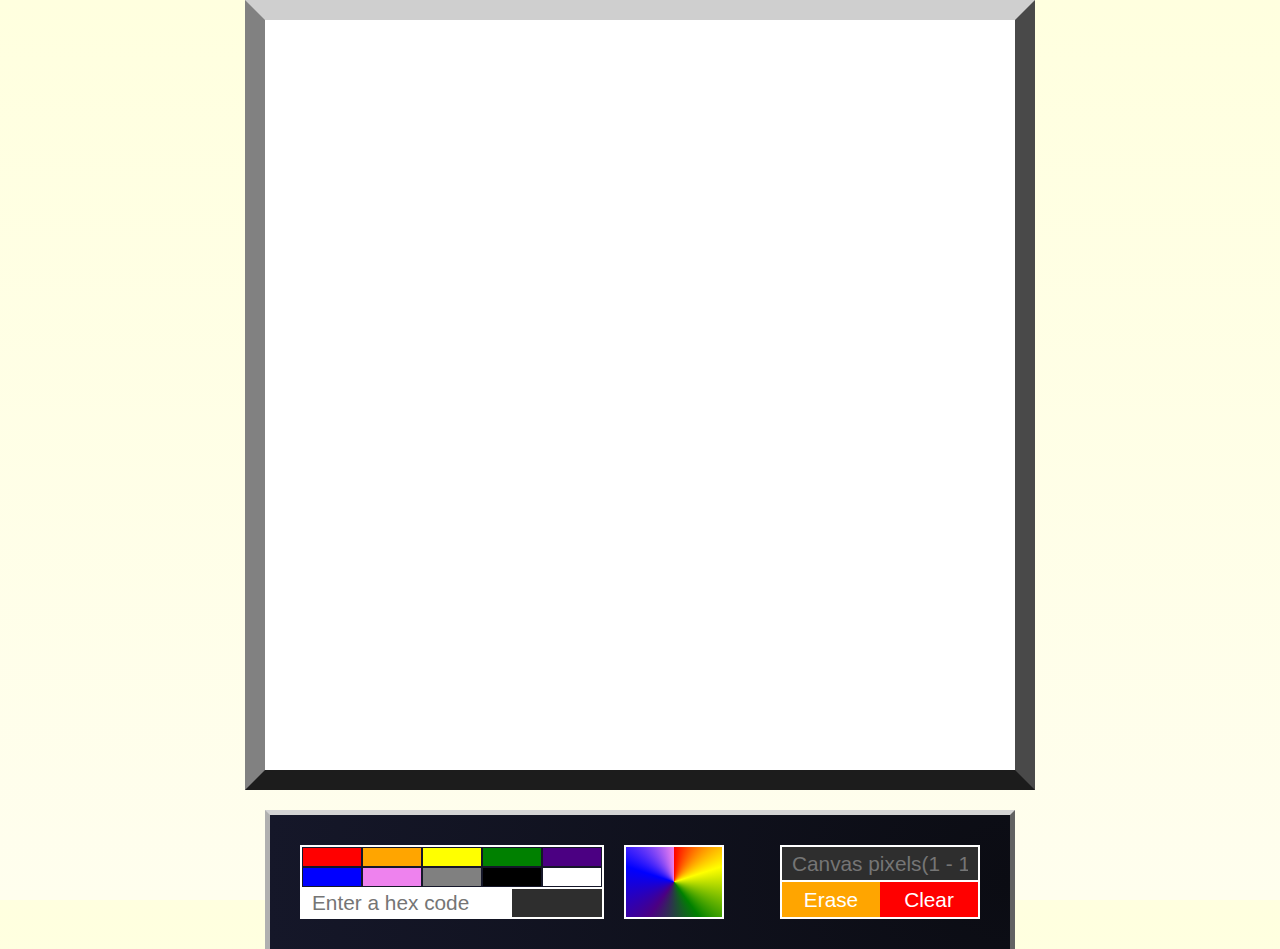
==== commit 959e1a54: "New website project" ====
--- a/index.html
+++ b/index.html
@@ -4,154 +4,65 @@
 <head>
     <meta charset="UTF-8">
     <meta name="viewport" content="width=device-width, initial-scale=1.0">
-    <link rel="stylesheet" href="styles/main_page.css">
-    <link rel="stylesheet" href="styles/game_page.css">
-    <link rel="stylesheet" href="styles/animations.css">
-    <link rel="stylesheet" href="styles/media_screen.css">
+    <link rel="stylesheet" href="styles/index.css">
     <script src="scripts/variables.js" defer></script>
-    <script src="scripts/rockpaperscissors.js" defer></script>
-    <script src="scripts/animations.js" defer></script>
-    <title>Rock Paper Scissors!</title>
+    <script src="scripts/etchasketch.js" defer></script>
+    <title>Etch-a-Sketch</title>
 </head>
 
 <body>
-    <div class="container initial-state__main">
-        <div class="title">
-            <h1>
-                <div>
-                    <span style="--duration: 0">R</span><span style="--duration: 1">o</span><span
-                        style="--duration: 2">c</span><span style="--duration: 3">k</span><span
-                        style="--duration: 4">,</span>
-                </div>
-                <div><span style="--duration: 5">P</span><span style="--duration: 6">a</span><span
-                        style="--duration: 7">p</span><span style="--duration: 8">e</span><span
-                        style="--duration: 9">r</span><span style="--duration: 10">,</span></div>
-                <div><span style="--duration: 11">S</span><span style="--duration: 12">c</span><span
-                        style="--duration: 13">i</span><span style="--duration: 14">s</span><span
-                        style="--duration: 15">s</span><span style="--duration: 16">o</span><span
-                        style="--duration: 17">r</span><span style="--duration: 18">s</span><span
-                        style="--duration: 19">!</span>
-                </div>
-            </h1>
+    <div class="container">
+        <div class="canvas-container">
+            <div class="canvas">
+                <div class="pixel"></div>
+                <div class="pixel"></div>
+                <div class="pixel"></div>
+                <div class="pixel"></div>
+                <div class="pixel"></div>
+                <div class="pixel"></div>
+                <div class="pixel"></div>
+                <div class="pixel"></div>
+                <div class="pixel"></div>
+                <div class="pixel"></div>
+                <div class="pixel"></div>
+                <div class="pixel"></div>
+                <div class="pixel"></div>
+                <div class="pixel"></div>
+                <div class="pixel"></div>
+                <div class="pixel"></div>
+            </div>
         </div>
-        <div class="button-container">
-            <button id="start">Start Game</button>
-        </div>
-    </div>
-    <div class="game-container initial-state">
-        <div class="exit-container">
-            <svg viewBox="0 0 32 32" xmlns="http://www.w3.org/2000/svg">
-                <defs>
-                    <style>
-                        .cls-1 {
-                            fill: none;
-                            stroke: #fff;
-                            stroke-linecap: round;
-                            stroke-linejoin: round;
-                            stroke-width: 2px;
-                        }
-                    </style>
-                </defs>
-                <title />
-                <g id="logout">
-                    <line class="cls-1" x1="15.92" x2="28.92" y1="16" y2="16" />
-                    <path
-                        d="M23.93,25v3h-16V4h16V7h2V3a1,1,0,0,0-1-1h-18a1,1,0,0,0-1,1V29a1,1,0,0,0,1,1h18a1,1,0,0,0,1-1V25Z" />
-                    <line class="cls-1" x1="28.92" x2="24.92" y1="16" y2="20" />
-                    <line class="cls-1" x1="28.92" x2="24.92" y1="16" y2="12" />
-                    <line class="cls-1" x1="24.92" x2="24.92" y1="8.09" y2="6.09" />
-                    <line class="cls-1" x1="24.92" x2="24.92" y1="26" y2="24" />
-                </g>
-            </svg>
-        </div>
-        <div class="computer-wrapper">
-            <div class="computer-container">
-                <svg data-name="Layer 1" viewBox="0 0 24 24" xmlns="http://www.w3.org/2000/svg">
-                    <path
-                        d="M9,15a1,1,0,1,0,1,1A1,1,0,0,0,9,15ZM2,14a1,1,0,0,0-1,1v2a1,1,0,0,0,2,0V15A1,1,0,0,0,2,14Zm20,0a1,1,0,0,0-1,1v2a1,1,0,0,0,2,0V15A1,1,0,0,0,22,14ZM17,7H13V5.72A2,2,0,0,0,14,4a2,2,0,0,0-4,0,2,2,0,0,0,1,1.72V7H7a3,3,0,0,0-3,3v9a3,3,0,0,0,3,3H17a3,3,0,0,0,3-3V10A3,3,0,0,0,17,7ZM13.72,9l-.5,2H10.78l-.5-2ZM18,19a1,1,0,0,1-1,1H7a1,1,0,0,1-1-1V10A1,1,0,0,1,7,9H8.22L9,12.24A1,1,0,0,0,10,13h4a1,1,0,0,0,1-.76L15.78,9H17a1,1,0,0,1,1,1Zm-3-4a1,1,0,1,0,1,1A1,1,0,0,0,15,15Z"
-                        fill="#6563ff" />
-                </svg>
-                <div class="thinking-wrapper">
-                    <div class="thinking-container">
-                        <div class="bubble" id="bubble1"></div>
-                        <div class="bubble" id="bubble2"></div>
-                        <div class="bubble" id="bubble3">
-                            <div class="thought-container">
-                                <svg style="--thought: 0" viewBox="0 0 60 60" xmlns="http://www.w3.org/2000/svg">
-                                    <title />
-                                    <g data-name="Layer 1" id="Layer_1">
-                                        <path
-                                            d="M57.94922,43.09766,41.78992,32.32477l-5.7782-12.5191.90863-17.25848C46.11426,7.52429,57.13757,26.67786,57.94922,43.09766ZM34.02112,19.56482,23.41486,30.17108,4.82141,39.0636,34.846,3.89191ZM24.81152,31.60254l9.88135-9.88135,5.33252,11.55225L42.8783,58H10.67072Zm17.42889,3.42627,15.153,10.102L44.766,56.91681ZM2.32813,42.47357l19.34723-9.253L9.05762,56.77362Z" />
-                                    </g>
-                                </svg>
-                                <svg id="Layer_1_1_" style="enable-background:new 0 0 16 16; --thought: 1" version="1.1"
-                                    viewBox="0 0 16 16" xml:space="preserve" xmlns="http://www.w3.org/2000/svg"
-                                    xmlns:xlink="http://www.w3.org/1999/xlink">
-                                    <polygon points="12,2 14,2 12,0 " />
-                                    <polygon points="11,0 2,0 2,16 14,16 14,3 12,3 11,3 11,2 " />
-                                </svg>
-                                <svg style="--thought: 2" enable-background="new 0 0 24 24" height="24px" id="Layer_1"
-                                    version="1.1" viewBox="0 0 24 24" width="24px" xml:space="preserve"
-                                    xmlns="http://www.w3.org/2000/svg" xmlns:xlink="http://www.w3.org/1999/xlink">
-                                    <path
-                                        d="M20,16c-0.8,0-1.5,0.2-2.1,0.6l-4-4C14,12.4,14,12.2,14,12c0-0.2,0-0.3-0.1-0.5c2.6-2.6,5.2-5.2,6.3-6.3  C22.7,2.7,22.6,0,22.6,0L12.5,10.1C12.3,10,12.2,10,12,10c-0.2,0-0.4,0-0.6,0.1L1.4,0c0,0-0.1,2.7,2.9,5.7c1,1,3.4,3.4,5.8,5.8  c0,0.1-0.1,0.3-0.1,0.5c0,0.2,0,0.3,0.1,0.5L6,16.6C5.4,16.2,4.7,16,4,16c-2.2,0-4,1.8-4,4s1.8,4,4,4s4-1.8,4-4c0-0.7-0.2-1.4-0.6-2  c0.9-0.9,2.4-2.4,4.1-4.1c0.2,0,0.3,0.1,0.5,0.1c0.2,0,0.3,0,0.5-0.1c1.7,1.7,3.2,3.2,4.1,4.1c-0.3,0.6-0.5,1.3-0.5,2  c0,2.2,1.8,4,4,4s4-1.8,4-4S22.2,16,20,16z M13,12c0,0.6-0.4,1-1,1s-1-0.4-1-1s0.4-1,1-1S13,11.4,13,12z M4,22c-1.1,0-2-0.9-2-2  s0.9-2,2-2s2,0.9,2,2S5.1,22,4,22z M20,22c-1.1,0-2-0.9-2-2s0.9-2,2-2s2,0.9,2,2S21.1,22,20,22z" />
-                                </svg>
-                            </div>
-                        </div>
+        <div class="tools-container">
+            <div class="tools_color">
+                <div class="color-palette">
+                    <div class="initial-colors">
+                        <button class="color" id="red"></button>
+                        <button class="color" id="orange"></button>
+                        <button class="color" id="yellow"></button>
+                        <button class="color" id="green"></button>
+                        <button class="color" id="indigo"></button>
+                        <button class="color" id="blue"></button>
+                        <button class="color" id="violet"></button>
+                        <button class="color" id="gray"></button>
+                        <button class="color" id="black"></button>
+                        <button class="color" id="white"></button>
+                    </div>
+                    <div class="custom-colors">
+                        <input type="text" name="" placeholder="Enter a hex code" class="player-color">
+                        <button class="custom-color-preview"></button>
                     </div>
                 </div>
+                <button class="rainbow-container"></button>
             </div>
-        </div>
-        <div class="score-container">
-            <h1>Scores</h1>
-            <div class="scores-item">
-                <div class="score-wrapper player">
-                    <p>Player</p>
-                    <p class="score" id="player">0</p>
+            <div class="tools_other">
+                <div class="custom-pixels">
+                    <input type="text" name="" id="" placeholder="Canvas pixels(1 - 100)" class="pixels">
                 </div>
-                <div class="score-wrapper computer">
-                    <p>Computer</p>
-                    <p class="score" id="computer">0</p>
+                <div class="erase-content">
+                    <button class="erase">Erase</button>
+                    <button class="clear">Clear</button>
                 </div>
             </div>
-        </div>
-        <div class="choice-container">
-            <h1>Pick your choice!</h1>
-            <div class="choice-items">
-                <div class="choice" id="rock">
-                    <svg style="--thought: 0" viewBox="0 0 60 60" xmlns="http://www.w3.org/2000/svg">
-                        <title />
-                        <g data-name="Layer 1" id="Layer_1">
-                            <path
-                                d="M57.94922,43.09766,41.78992,32.32477l-5.7782-12.5191.90863-17.25848C46.11426,7.52429,57.13757,26.67786,57.94922,43.09766ZM34.02112,19.56482,23.41486,30.17108,4.82141,39.0636,34.846,3.89191ZM24.81152,31.60254l9.88135-9.88135,5.33252,11.55225L42.8783,58H10.67072Zm17.42889,3.42627,15.153,10.102L44.766,56.91681ZM2.32813,42.47357l19.34723-9.253L9.05762,56.77362Z" />
-                        </g>
-                    </svg>
-                </div>
-                <div class="choice" id="paper">
-                    <svg id="Layer_1_1_" style="enable-background:new 0 0 16 16; --thought: 1" version="1.1"
-                        viewBox="0 0 16 16" xml:space="preserve" xmlns="http://www.w3.org/2000/svg"
-                        xmlns:xlink="http://www.w3.org/1999/xlink">
-                        <polygon points="12,2 14,2 12,0 " />
-                        <polygon points="11,0 2,0 2,16 14,16 14,3 12,3 11,3 11,2 " />
-                    </svg>
-                </div>
-                <div class="choice" id="scissors">
-                    <svg style="--thought: 2" enable-background="new 0 0 24 24" height="24px" id="Layer_1" version="1.1"
-                        viewBox="0 0 24 24" width="24px" xml:space="preserve" xmlns="http://www.w3.org/2000/svg"
-                        xmlns:xlink="http://www.w3.org/1999/xlink">
-                        <path
-                            d="M20,16c-0.8,0-1.5,0.2-2.1,0.6l-4-4C14,12.4,14,12.2,14,12c0-0.2,0-0.3-0.1-0.5c2.6-2.6,5.2-5.2,6.3-6.3  C22.7,2.7,22.6,0,22.6,0L12.5,10.1C12.3,10,12.2,10,12,10c-0.2,0-0.4,0-0.6,0.1L1.4,0c0,0-0.1,2.7,2.9,5.7c1,1,3.4,3.4,5.8,5.8  c0,0.1-0.1,0.3-0.1,0.5c0,0.2,0,0.3,0.1,0.5L6,16.6C5.4,16.2,4.7,16,4,16c-2.2,0-4,1.8-4,4s1.8,4,4,4s4-1.8,4-4c0-0.7-0.2-1.4-0.6-2  c0.9-0.9,2.4-2.4,4.1-4.1c0.2,0,0.3,0.1,0.5,0.1c0.2,0,0.3,0,0.5-0.1c1.7,1.7,3.2,3.2,4.1,4.1c-0.3,0.6-0.5,1.3-0.5,2  c0,2.2,1.8,4,4,4s4-1.8,4-4S22.2,16,20,16z M13,12c0,0.6-0.4,1-1,1s-1-0.4-1-1s0.4-1,1-1S13,11.4,13,12z M4,22c-1.1,0-2-0.9-2-2  s0.9-2,2-2s2,0.9,2,2S5.1,22,4,22z M20,22c-1.1,0-2-0.9-2-2s0.9-2,2-2s2,0.9,2,2S21.1,22,20,22z" />
-                    </svg>
-                </div>
-            </div>
-        </div>
-    </div>
-    <div class="win-wrapper">
-        <div class="win-container">
-            <h1 class="win-text" id="winner">`Winner` Wins!</h1>
-            <p id="winner-choice">`Winner` chose: `choice`</p>
-            <p class="loser-text" id="loser">`Opponent` chose: `choice`</p>
-            <button id="continue-round">Next Round!</button>
         </div>
     </div>
 </body>
--- a/styles/index.css
+++ b/styles/index.css
@@ -0,0 +1,262 @@
+@import url("https://fonts.cdnfonts.com/css/reddit-sans-condensed");
+
+:root {
+  --pixel: 4;
+}
+
+* {
+  margin: 0;
+  padding: 0;
+  box-sizing: border-box;
+  font-family: "Reddit Sans Condensed", sans-serif;
+}
+
+body {
+  width: 100vw;
+  height: 100vh;
+  background-image: linear-gradient(to top, #fffeee, #ffffdf);
+}
+
+.container {
+  width: inherit;
+  height: inherit;
+  display: flex;
+  flex-direction: column;
+  align-items: center;
+  justify-content: space-between;
+  gap: 20px;
+}
+
+.canvas-container {
+  background-color: #fff;
+  border-top: 20px solid #cfcfcf;
+  border-left: 20px solid #818181;
+  border-bottom: 20px solid #1c1c1c;
+  border-right: 20px solid #494949;
+}
+
+.canvas {
+  background-color: transparent;
+  display: flex;
+  flex-wrap: wrap;
+  height: 750px;
+  width: 750px;
+}
+
+.canvas > .pixel {
+  width: calc(100% / var(--pixel));
+  height: calc(100% / var(--pixel));
+}
+
+.tools-container {
+  background-image: radial-gradient(circle at right, #0b0c13, #151729);
+  border-top: 5px solid rgb(212, 212, 212);
+  border-left: 5px solid rgb(176, 176, 176);
+  border-right: 5px solid rgb(98, 98, 98);
+  height: 200px;
+  width: 750px;
+  padding: 30px;
+  display: flex;
+  align-items: center;
+  justify-content: space-between;
+}
+
+.tools_color {
+  height: 100%;
+  display: flex;
+  gap: 20px;
+}
+
+.color-palette {
+  height: inherit;
+  border: 2px solid #fff;
+}
+
+.initial-colors {
+  width: 300px;
+  height: 60%;
+  border-bottom: 2px solid #fff;
+  display: flex;
+  flex-wrap: wrap;
+}
+
+.color {
+  width: calc(100% / 5);
+  height: calc(100% / 2);
+  border: 1px solid #151729;
+  cursor: pointer;
+}
+
+#red {
+  background-color: red;
+}
+
+#orange {
+  background-color: orange;
+}
+
+#yellow {
+  background-color: yellow;
+}
+
+#green {
+  background-color: green;
+}
+
+#indigo {
+  background-color: indigo;
+}
+
+#blue {
+  background-color: blue;
+}
+
+#violet {
+  background-color: violet;
+}
+
+#gray {
+  background-color: gray;
+}
+
+#black {
+  background-color: black;
+}
+
+#white {
+  background-color: white;
+}
+
+.custom-colors {
+  width: 300px;
+  height: 40%;
+  display: flex;
+}
+
+.player-color {
+  width: 70%;
+  border: none;
+  padding: 10px;
+  font-size: 1.3rem;
+  outline: none;
+}
+
+.player-color:focus::placeholder,
+.pixels:focus::placeholder {
+  color: transparent;
+}
+
+.custom-color-preview {
+  width: 30%;
+  border: none;
+  cursor: pointer;
+  background-color: #2e2e2e;
+}
+
+.rainbow-container {
+  border: 2px solid #fff;
+  width: 100px;
+  background: conic-gradient(red, yellow, green, indigo, blue, violet);
+  padding: 1px;
+  cursor: pointer;
+}
+
+.tools_other {
+  border: 2px solid #fff;
+  width: 200px;
+  height: 100%;
+}
+
+.custom-pixels {
+  border-bottom: 2px #fff solid;
+  width: 100%;
+  height: 50%;
+}
+
+.pixels {
+  padding: 10px;
+  font-size: 1.3rem;
+  border: none;
+  height: 100%;
+  width: 100%;
+  background-color: #2e2e2e;
+  color: #fff;
+  outline: none;
+}
+
+.erase-content {
+  height: 50%;
+  display: flex;
+}
+
+.erase-content button {
+  width: 50%;
+  height: 100%;
+  font-size: 1.3rem;
+  cursor: pointer;
+  border: none;
+  color: #fff;
+}
+
+.erase {
+  background-color: orange;
+}
+
+.clear {
+  background-color: red;
+}
+
+@media screen and (max-width: 900px) {
+  .canvas {
+    width: 500px;
+    height: 500px;
+  }
+
+  .tools_color {
+    gap: 0;
+  }
+
+  .tools-container {
+    width: 500px;
+  }
+
+  .initial-colors {
+    width: 200px;
+  }
+
+  .custom-colors {
+    width: 200px;
+  }
+}
+
+@media screen and (max-width: 600px) {
+    .canvas {
+        width: 300px;
+        height: 300px;
+      }
+    
+      .tools-container {
+        width: 300px;
+        padding: 10px;
+      }
+    
+      .initial-colors {
+        width: 100px;
+        height: 60%;
+        border-bottom: 2px solid #fff;
+        display: flex;
+        flex-wrap: wrap;
+      }
+    
+      .custom-colors {
+        width: 100px;
+      }
+
+      .rainbow-container {
+        border: 2px solid #fff;
+        width: 50px;
+        background: conic-gradient(red, yellow, green, indigo, blue, violet);
+        padding: 1px;
+        cursor: pointer;
+      }
+}
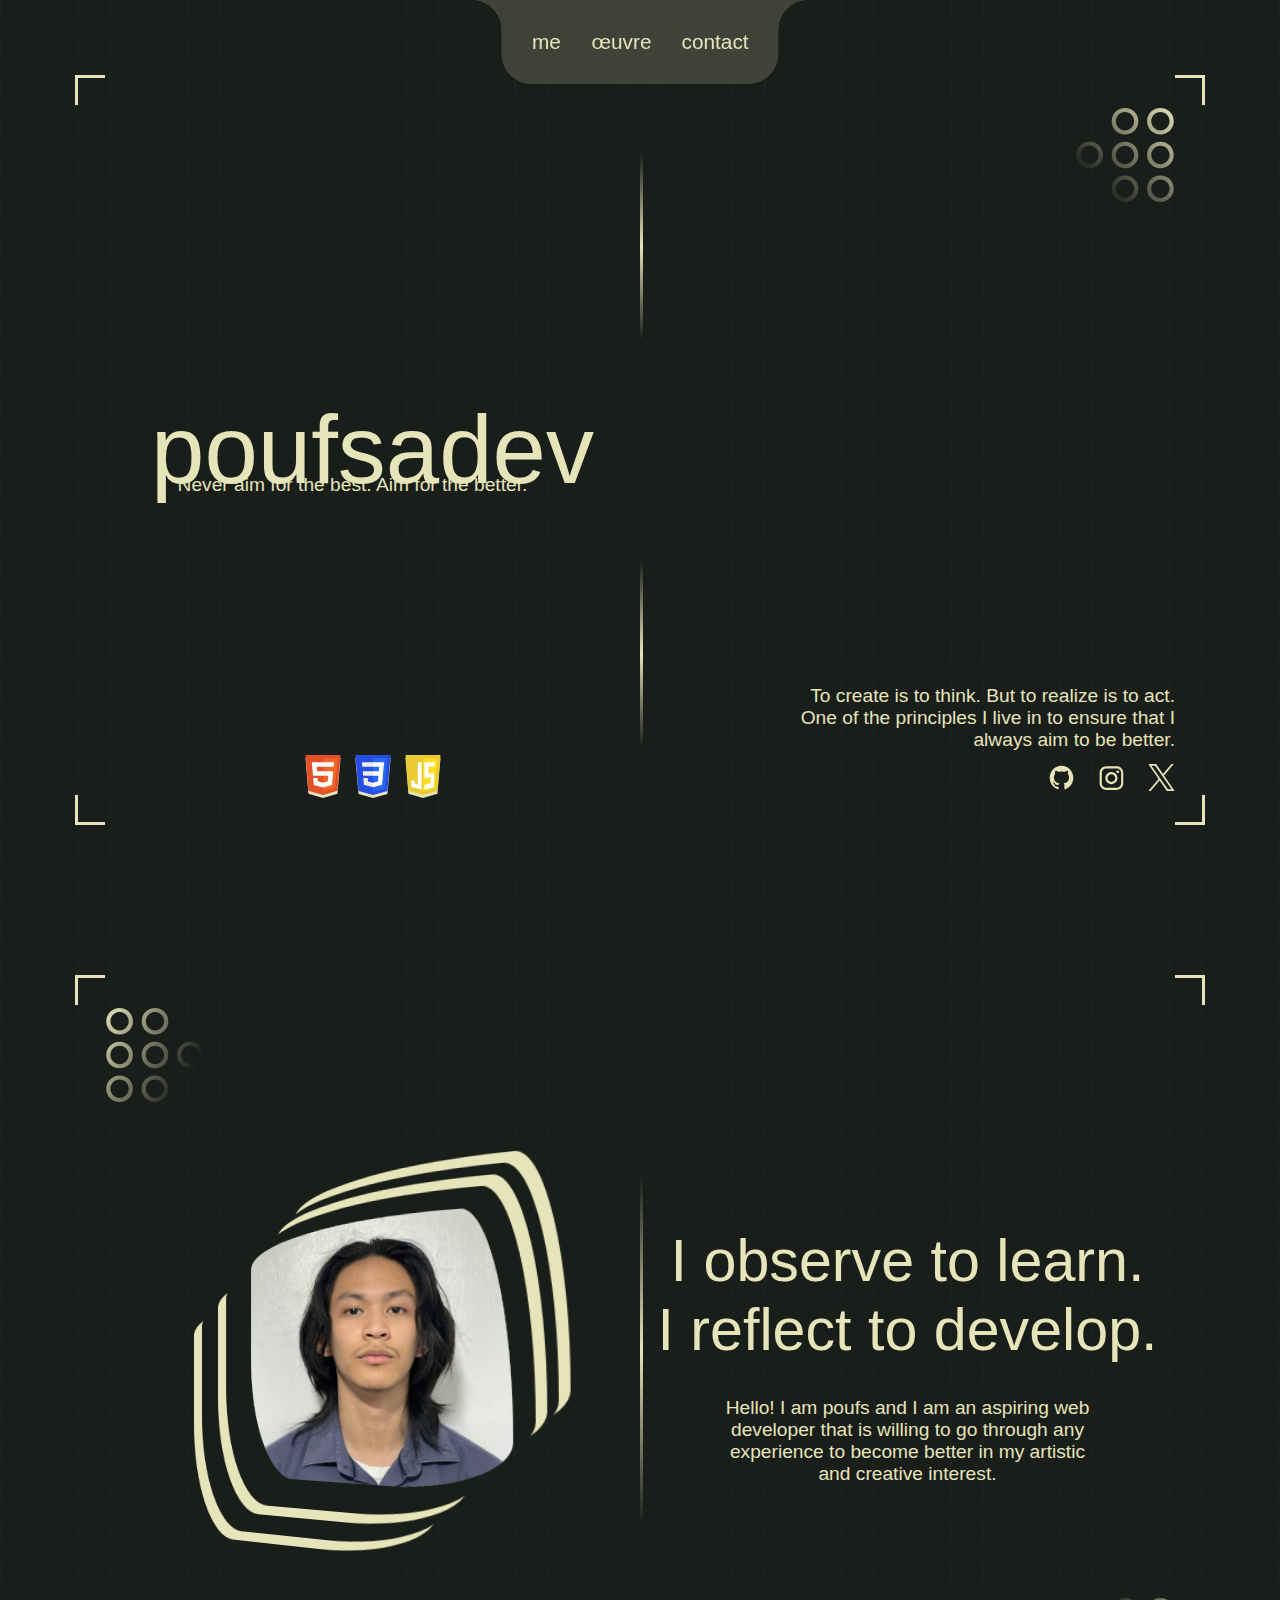
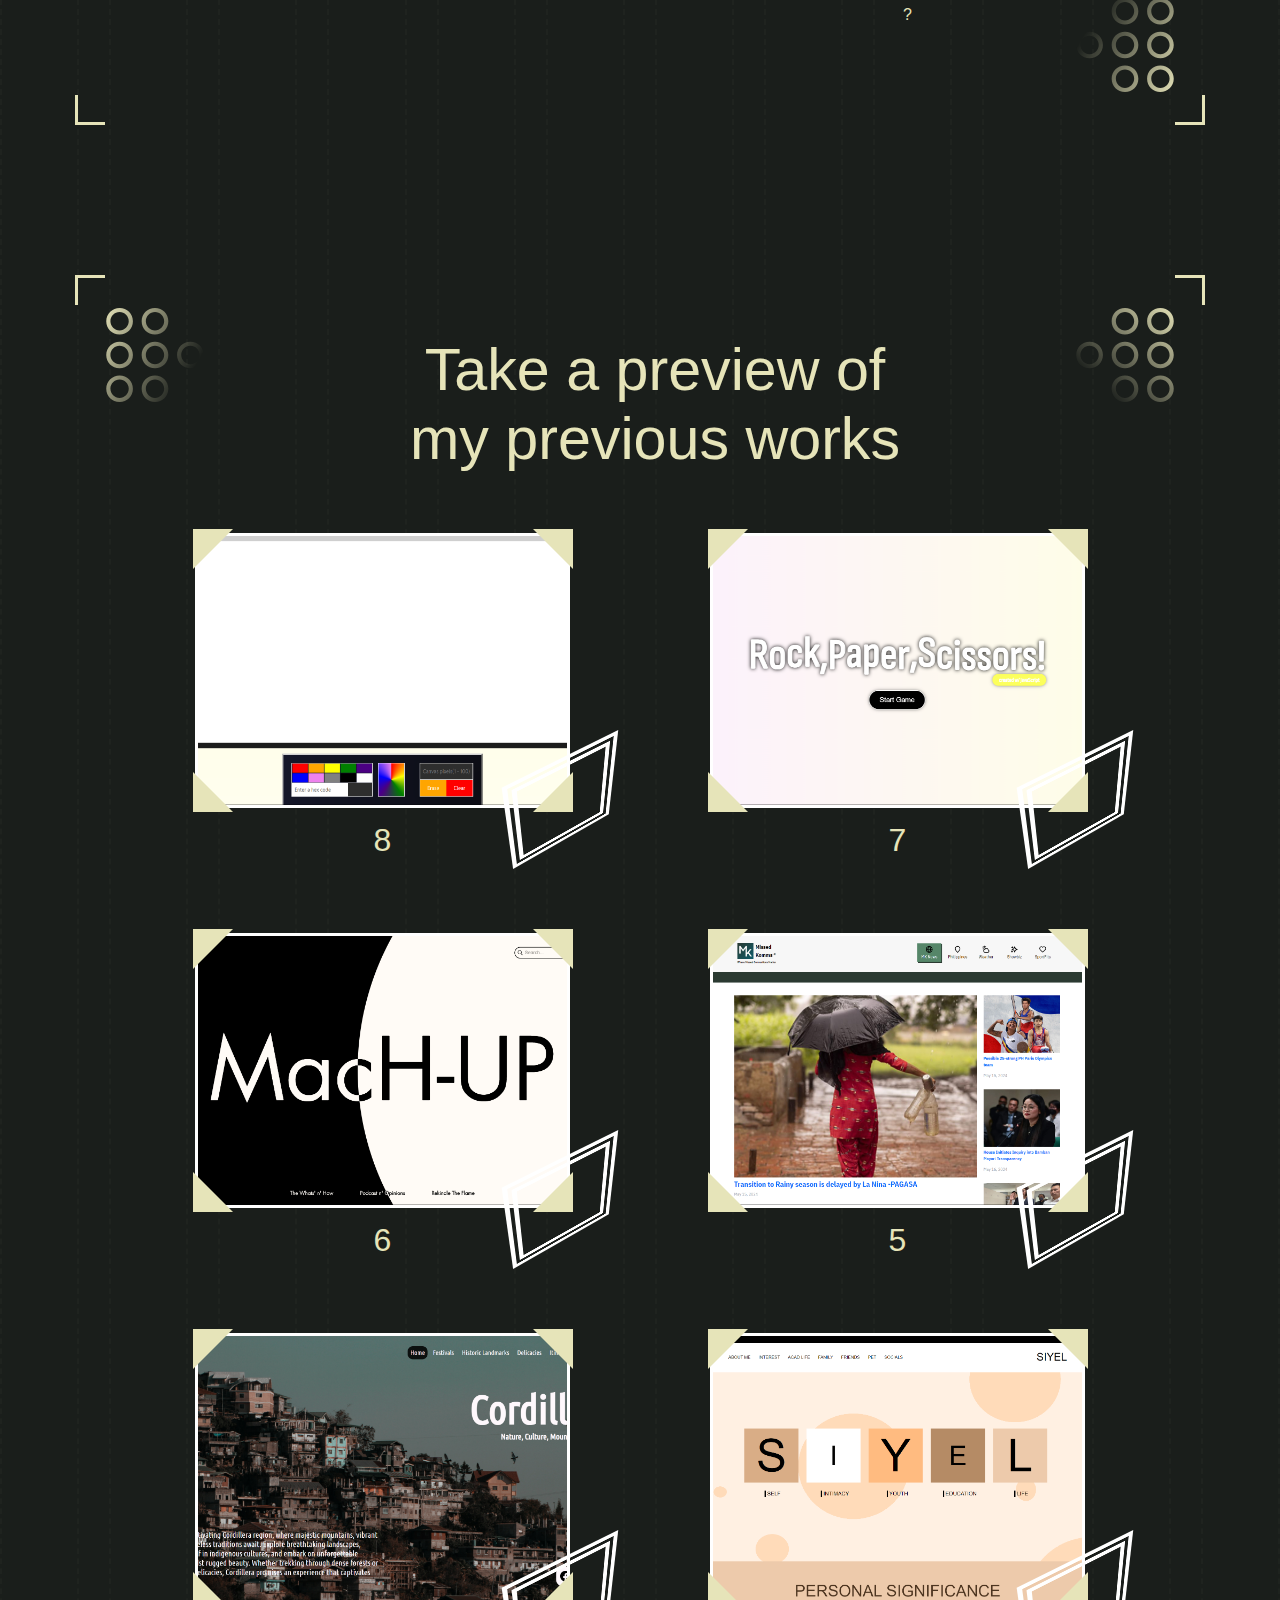
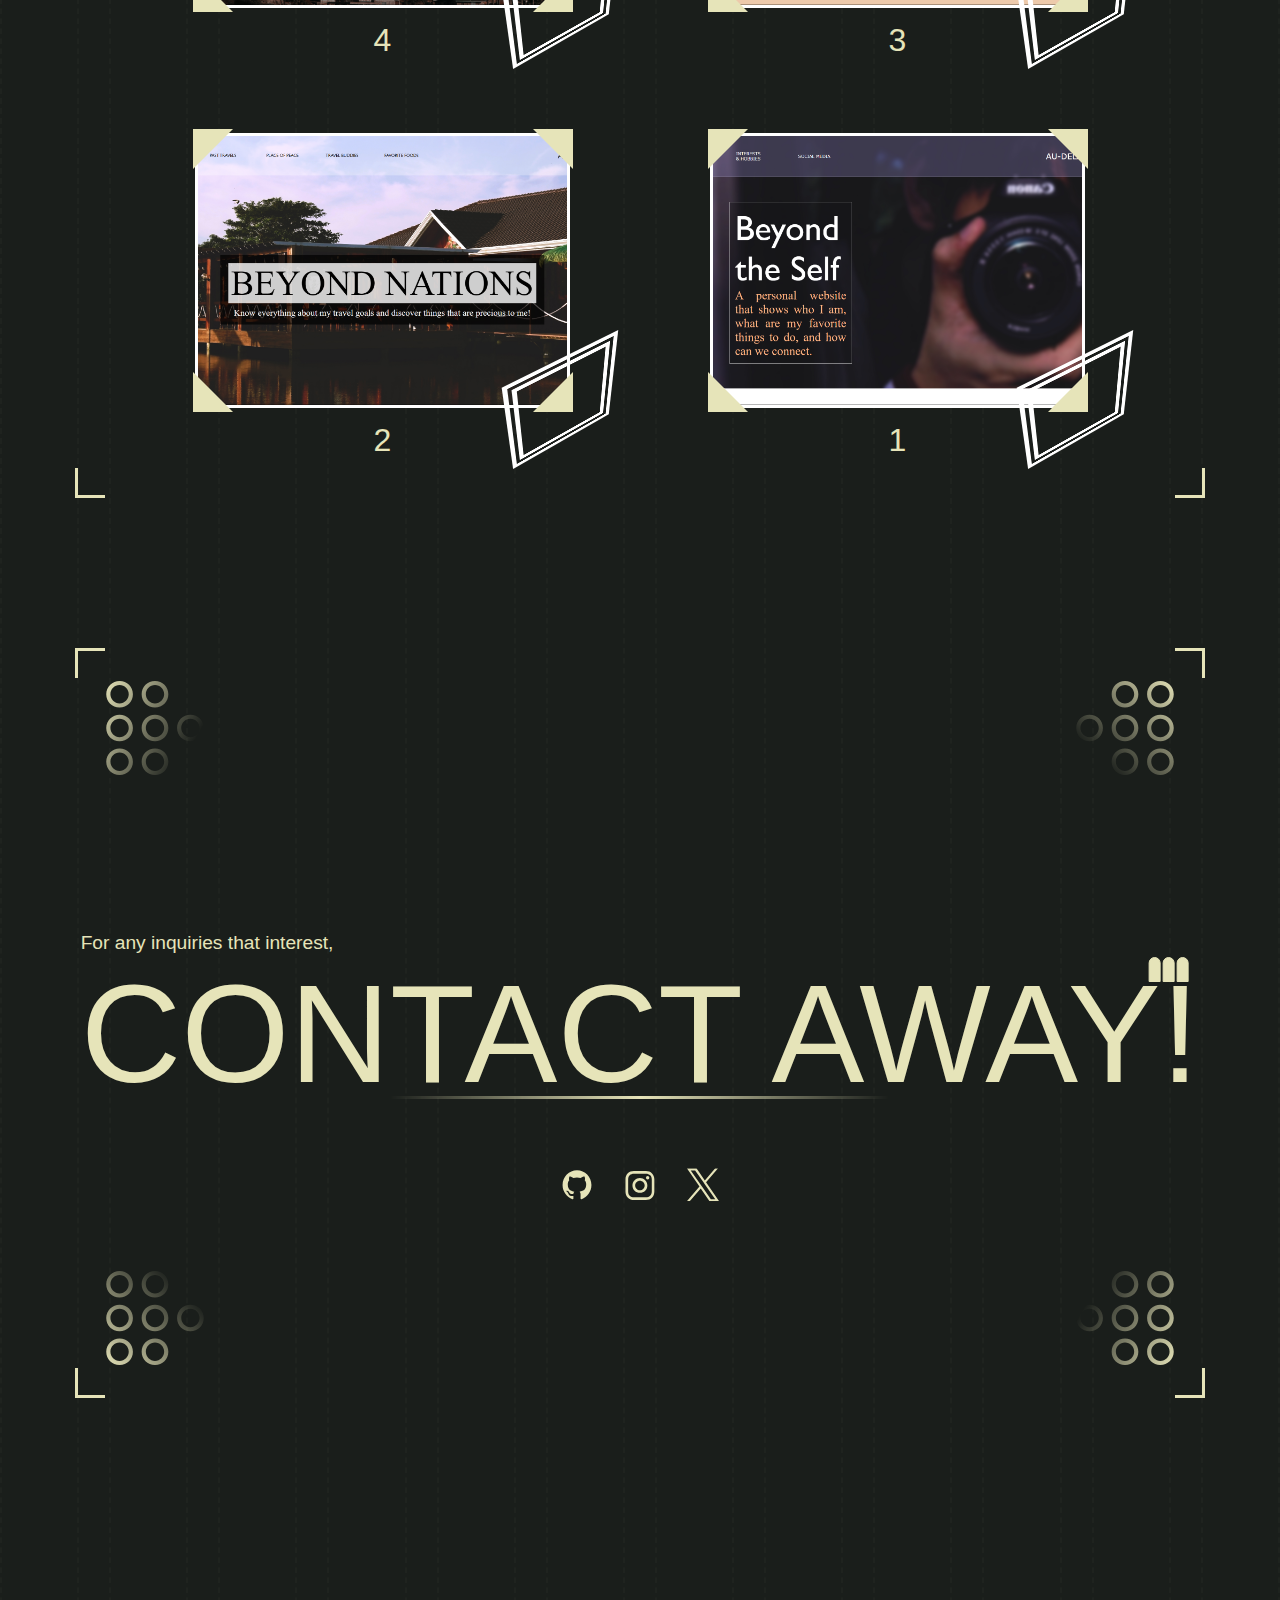
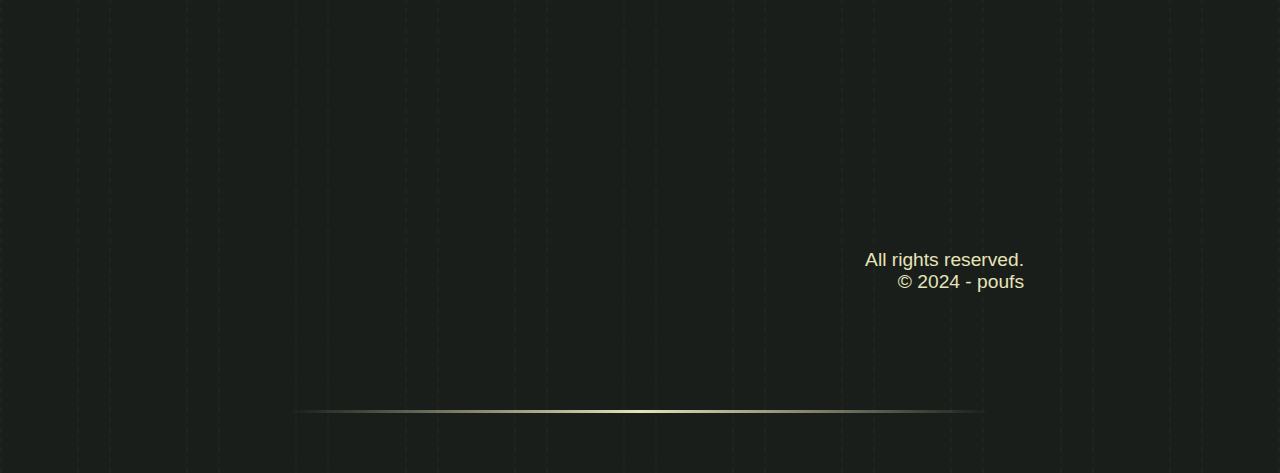
==== commit fce38f65: "upload portfolio" ====
--- a/index.html
+++ b/index.html
@@ -4,67 +4,752 @@
 <head>
     <meta charset="UTF-8">
     <meta name="viewport" content="width=device-width, initial-scale=1.0">
-    <link rel="stylesheet" href="styles/index.css">
-    <script src="scripts/variables.js" defer></script>
-    <script src="scripts/etchasketch.js" defer></script>
-    <title>Etch-a-Sketch</title>
+    <link rel="stylesheet" href="style/index.css">
+    <link rel="stylesheet" href="style/animation.css">
+    <link rel="stylesheet" href="style/responsive.css">
+    <script src="script/variables.js" defer></script>
+    <script src="script/audio.js" defer></script>
+    <title>poufsadev</title>
 </head>
 
 <body>
-    <div class="container">
-        <div class="canvas-container">
-            <div class="canvas">
-                <div class="pixel"></div>
-                <div class="pixel"></div>
-                <div class="pixel"></div>
-                <div class="pixel"></div>
-                <div class="pixel"></div>
-                <div class="pixel"></div>
-                <div class="pixel"></div>
-                <div class="pixel"></div>
-                <div class="pixel"></div>
-                <div class="pixel"></div>
-                <div class="pixel"></div>
-                <div class="pixel"></div>
-                <div class="pixel"></div>
-                <div class="pixel"></div>
-                <div class="pixel"></div>
-                <div class="pixel"></div>
+    <div class="grid-style">
+        <div class="column" style="--column-span: 1 / 2"></div>
+        <div class="column" style="--column-span: 2 / 3"></div>
+        <div class="column" style="--column-span: 3 / 4"></div>
+        <div class="column" style="--column-span: 4 / 5"></div>
+        <div class="column" style="--column-span: 5 / 6"></div>
+        <div class="column" style="--column-span: 6 / 7"></div>
+        <div class="column" style="--column-span: 7 / 8"></div>
+        <div class="column" style="--column-span: 8 / 9"></div>
+        <div class="column" style="--column-span: 9 / 10"></div>
+        <div class="column" style="--column-span: 10 / 11"></div>
+        <div class="column" style="--column-span: 11 / 12"></div>
+        <div class="column" style="--column-span: 12 / 13"></div>
+    </div>
+    <nav class="navbar-container" id="navbar">
+        <ul class="nav-items">
+            <li class="item">
+                <a href="#me">me</a>
+                <svg height="15" viewBox="0 0 15 15" width="15" xmlns="http://www.w3.org/2000/svg">
+                    <path clip-rule="evenodd"
+                        d="M7.5 9.125C8.39746 9.125 9.125 8.39746 9.125 7.5C9.125 6.60254 8.39746 5.875 7.5 5.875C6.60254 5.875 5.875 6.60254 5.875 7.5C5.875 8.39746 6.60254 9.125 7.5 9.125ZM7.5 10.125C8.94975 10.125 10.125 8.94975 10.125 7.5C10.125 6.05025 8.94975 4.875 7.5 4.875C6.05025 4.875 4.875 6.05025 4.875 7.5C4.875 8.94975 6.05025 10.125 7.5 10.125Z"
+                        fill-rule="evenodd" />
+                </svg>
+            </li>
+            <li class="item">
+                <a href="#projects">œuvre</a>
+                <svg height="15" viewBox="0 0 15 15" width="15" xmlns="http://www.w3.org/2000/svg">
+                    <path clip-rule="evenodd"
+                        d="M7.5 9.125C8.39746 9.125 9.125 8.39746 9.125 7.5C9.125 6.60254 8.39746 5.875 7.5 5.875C6.60254 5.875 5.875 6.60254 5.875 7.5C5.875 8.39746 6.60254 9.125 7.5 9.125ZM7.5 10.125C8.94975 10.125 10.125 8.94975 10.125 7.5C10.125 6.05025 8.94975 4.875 7.5 4.875C6.05025 4.875 4.875 6.05025 4.875 7.5C4.875 8.94975 6.05025 10.125 7.5 10.125Z"
+                        fill-rule="evenodd" />
+                </svg>
+            </li>
+            <li class="item">
+                <a href="#contact">contact</a>
+                <svg height="15" viewBox="0 0 15 15" width="15" xmlns="http://www.w3.org/2000/svg">
+                    <path clip-rule="evenodd"
+                        d="M7.5 9.125C8.39746 9.125 9.125 8.39746 9.125 7.5C9.125 6.60254 8.39746 5.875 7.5 5.875C6.60254 5.875 5.875 6.60254 5.875 7.5C5.875 8.39746 6.60254 9.125 7.5 9.125ZM7.5 10.125C8.94975 10.125 10.125 8.94975 10.125 7.5C10.125 6.05025 8.94975 4.875 7.5 4.875C6.05025 4.875 4.875 6.05025 4.875 7.5C4.875 8.94975 6.05025 10.125 7.5 10.125Z"
+                        fill-rule="evenodd" />
+                </svg>
+            </li>
+        </ul>
+    </nav>
+    <section class="banner-container" id="welcome-section">
+        <div class="corner-style corner-top-left"></div>
+        <div class="corner-style corner-top-right"></div>
+        <div class="corner-style corner-bottom-left"></div>
+        <div class="corner-style corner-bottom-right"></div>
+
+        <div class="banner-left banner-content">
+            <div class="title-container">
+                <h1 class="title">poufsadev</h1>
+                <p class="subtitle">Never aim for the best. Aim for the better.</p>
+            </div>
+            <div class="language-container">
+                <svg fill="none" height="2500" width="2183" xmlns="http://www.w3.org/2000/svg"
+                    viewBox="0 0 124 141.53199999999998">
+                    <path d="M10.383 126.894L0 0l124 .255-10.979 126.639-50.553 14.638z" fill="#e34f26" />
+                    <path d="M62.468 129.277V12.085l51.064.17-9.106 104.851z" fill="#ef652a" />
+                    <path
+                        d="M99.49 41.362l1.446-15.49H22.383l4.34 47.49h54.213L78.81 93.617l-17.362 4.68-17.617-5.106-.936-12.085H27.319l2.128 24.681 32 8.936 32.255-8.936 4.34-48.17H41.107L39.49 41.362z"
+                        fill="#fff" />
+                </svg>
+                <svg xmlns="http://www.w3.org/2000/svg" width="512" height="512" viewBox="0 0 512 512">
+                    <path fill="#264de4" d="M71.357 460.819L30.272 0h451.456l-41.129 460.746L255.724 512z" />
+                    <path fill="#2965f1" d="M405.388 431.408l35.148-393.73H256v435.146z" />
+                    <path fill="#ebebeb"
+                        d="M124.46 208.59l5.065 56.517H256V208.59zM119.419 150.715H256V94.197H114.281zM256 355.372l-.248.066-62.944-16.996-4.023-45.076h-56.736l7.919 88.741 115.772 32.14.26-.073z" />
+                    <path fill="#fff"
+                        d="M255.805 208.59v56.517H325.4l-6.56 73.299-63.035 17.013v58.8l115.864-32.112.85-9.549 13.28-148.792 1.38-15.176 10.203-114.393H255.805v56.518h79.639L330.3 208.59z" />
+                </svg>
+                <svg fill="none" height="2500" width="2183" xmlns="http://www.w3.org/2000/svg"
+                    viewBox="0 0 124 141.53199999999998">
+                    <path d="M10.383 126.894L0 0l124 .255-10.979 126.639-50.553 14.638z" fill="#e9ca32" />
+                    <path d="M62.468 129.277V12.085l51.064.17-9.106 104.851z" fill="#ffde25" />
+                    <g fill="#fff">
+                        <path
+                            d="M57 26H43.5v78L33 102V91.5l-12.5-2V113l36.5 9.5zM67.127 26H104.5L102 40.95H81.394v24.533H102L99.5 115l-32.373 7.5V107L89 99.5 90.263 79l-23.136 3.35z" />
+                    </g>
+                </svg>
             </div>
         </div>
-        <div class="tools-container">
-            <div class="tools_color">
-                <div class="color-palette">
-                    <div class="initial-colors">
-                        <button class="color" id="red"></button>
-                        <button class="color" id="orange"></button>
-                        <button class="color" id="yellow"></button>
-                        <button class="color" id="green"></button>
-                        <button class="color" id="indigo"></button>
-                        <button class="color" id="blue"></button>
-                        <button class="color" id="violet"></button>
-                        <button class="color" id="gray"></button>
-                        <button class="color" id="black"></button>
-                        <button class="color" id="white"></button>
+        <div class="banner-right banner-content">
+            <div class="dot-style">
+                <svg enable-background="new 0 0 24 24" height="24px" id="Layer_1" version="1.1" viewBox="0 0 24 24"
+                    width="24px" xml:space="preserve" xmlns="http://www.w3.org/2000/svg"
+                    xmlns:xlink="http://www.w3.org/1999/xlink">
+                    <g>
+                        <g>
+                            <g>
+                                <path
+                                    d="M12,7.1c-1.8,0-3.2-1.4-3.2-3.2s1.4-3.2,3.2-3.2c1.8,0,3.2,1.4,3.2,3.2S13.8,7.1,12,7.1z M12,1.7c-1.2,0-2.2,1-2.2,2.2     s1,2.2,2.2,2.2c1.2,0,2.2-1,2.2-2.2S13.2,1.7,12,1.7z" />
+                            </g>
+                            <g>
+                                <path
+                                    d="M20.5,7.1c-1.8,0-3.2-1.4-3.2-3.2s1.4-3.2,3.2-3.2c1.8,0,3.2,1.4,3.2,3.2S22.2,7.1,20.5,7.1z M20.5,1.7     c-1.2,0-2.2,1-2.2,2.2s1,2.2,2.2,2.2c1.2,0,2.2-1,2.2-2.2S21.7,1.7,20.5,1.7z" />
+                            </g>
+                        </g>
+                        <g>
+                            <g>
+                                <path
+                                    d="M3.5,15.2c-1.8,0-3.2-1.4-3.2-3.2c0-1.8,1.4-3.2,3.2-3.2c1.8,0,3.2,1.4,3.2,3.2C6.7,13.8,5.3,15.2,3.5,15.2z M3.5,9.8     c-1.2,0-2.2,1-2.2,2.2c0,1.2,1,2.2,2.2,2.2c1.2,0,2.2-1,2.2-2.2C5.7,10.8,4.7,9.8,3.5,9.8z" />
+                            </g>
+                            <g>
+                                <path
+                                    d="M12,15.2c-1.8,0-3.2-1.4-3.2-3.2c0-1.8,1.4-3.2,3.2-3.2c1.8,0,3.2,1.4,3.2,3.2C15.2,13.8,13.8,15.2,12,15.2z M12,9.8     c-1.2,0-2.2,1-2.2,2.2c0,1.2,1,2.2,2.2,2.2c1.2,0,2.2-1,2.2-2.2C14.2,10.8,13.2,9.8,12,9.8z" />
+                            </g>
+                            <g>
+                                <path
+                                    d="M20.5,15.2c-1.8,0-3.2-1.4-3.2-3.2c0-1.8,1.4-3.2,3.2-3.2c1.8,0,3.2,1.4,3.2,3.2C23.7,13.8,22.2,15.2,20.5,15.2z      M20.5,9.8c-1.2,0-2.2,1-2.2,2.2c0,1.2,1,2.2,2.2,2.2c1.2,0,2.2-1,2.2-2.2C22.7,10.8,21.7,9.8,20.5,9.8z" />
+                            </g>
+                        </g>
+                        <g>
+                            <g>
+                                <path
+                                    d="M12,23.3c-1.8,0-3.2-1.4-3.2-3.2c0-1.8,1.4-3.2,3.2-3.2c1.8,0,3.2,1.4,3.2,3.2C15.2,21.9,13.8,23.3,12,23.3z M12,17.9     c-1.2,0-2.2,1-2.2,2.2c0,1.2,1,2.2,2.2,2.2c1.2,0,2.2-1,2.2-2.2C14.2,18.9,13.2,17.9,12,17.9z" />
+                            </g>
+                            <g>
+                                <path
+                                    d="M20.5,23.3c-1.8,0-3.2-1.4-3.2-3.2c0-1.8,1.4-3.2,3.2-3.2c1.8,0,3.2,1.4,3.2,3.2C23.7,21.9,22.2,23.3,20.5,23.3z      M20.5,17.9c-1.2,0-2.2,1-2.2,2.2c0,1.2,1,2.2,2.2,2.2c1.2,0,2.2-1,2.2-2.2C22.7,18.9,21.7,17.9,20.5,17.9z" />
+                            </g>
+                        </g>
+                    </g>
+                </svg>
+            </div>
+            <div class="description">
+                <p class="subtitle">
+                    To create is to think. But to realize is to act. One of the principles I live in to ensure that I
+                    always
+                    aim to be better.
+                </p>
+                <div class="social-container">
+                    <a href="https://github.com/Poufles" target="_blank" id="profile-link">
+                        <svg class="social" id="Layer_1" style="enable-background:new 0 0 512 512;" version="1.1"
+                            viewBox="0 0 512 512" width="512px" xml:space="preserve" xmlns="http://www.w3.org/2000/svg"
+                            xmlns:xlink="http://www.w3.org/1999/xlink">
+                            <style type="text/css"></style>
+                            <g>
+                                <path class="st0"
+                                    d="M256,32C132.3,32,32,134.8,32,261.7c0,101.5,64.2,187.5,153.2,217.9c11.2,2.1,15.3-5,15.3-11.1   c0-5.5-0.2-19.9-0.3-39.1c-62.3,13.9-75.5-30.8-75.5-30.8c-10.2-26.5-24.9-33.6-24.9-33.6c-20.3-14.3,1.5-14,1.5-14   c22.5,1.6,34.3,23.7,34.3,23.7c20,35.1,52.4,25,65.2,19.1c2-14.8,7.8-25,14.2-30.7c-49.7-5.8-102-25.5-102-113.5   c0-25.1,8.7-45.6,23-61.6c-2.3-5.8-10-29.2,2.2-60.8c0,0,18.8-6.2,61.6,23.5c17.9-5.1,37-7.6,56.1-7.7c19,0.1,38.2,2.6,56.1,7.7   c42.8-29.7,61.5-23.5,61.5-23.5c12.2,31.6,4.5,55,2.2,60.8c14.3,16.1,23,36.6,23,61.6c0,88.2-52.4,107.6-102.3,113.3   c8,7.1,15.2,21.1,15.2,42.5c0,30.7-0.3,55.5-0.3,63c0,6.1,4,13.3,15.4,11C415.9,449.1,480,363.1,480,261.7   C480,134.8,379.7,32,256,32z" />
+                            </g>
+                        </svg>
+                    </a>
+                    <a href="https://www.instagram.com/_siyeel_/" target="_blank" id="profile-link">
+                        <svg class="social" version="1.1" id="Layer_1" xmlns="http://www.w3.org/2000/svg"
+                            xmlns:xlink="http://www.w3.org/1999/xlink" x="0px" y="0px" viewBox="0 0 56.7 56.7"
+                            enable-background="new 0 0 56.7 56.7" xml:space="preserve">
+                            <g>
+                                <path d="M28.2,16.7c-7,0-12.8,5.7-12.8,12.8s5.7,12.8,12.8,12.8S41,36.5,41,29.5S35.2,16.7,28.2,16.7z M28.2,37.7
+            c-4.5,0-8.2-3.7-8.2-8.2s3.7-8.2,8.2-8.2s8.2,3.7,8.2,8.2S32.7,37.7,28.2,37.7z" />
+                                <circle cx="41.5" cy="16.4" r="2.9" />
+                                <path d="M49,8.9c-2.6-2.7-6.3-4.1-10.5-4.1H17.9c-8.7,0-14.5,5.8-14.5,14.5v20.5c0,4.3,1.4,8,4.2,10.7c2.7,2.6,6.3,3.9,10.4,3.9
+            h20.4c4.3,0,7.9-1.4,10.5-3.9c2.7-2.6,4.1-6.3,4.1-10.6V19.3C53,15.1,51.6,11.5,49,8.9z M48.6,39.9c0,3.1-1.1,5.6-2.9,7.3
+            s-4.3,2.6-7.3,2.6H18c-3,0-5.5-0.9-7.3-2.6C8.9,45.4,8,42.9,8,39.8V19.3c0-3,0.9-5.5,2.7-7.3c1.7-1.7,4.3-2.6,7.3-2.6h20.6
+            c3,0,5.5,0.9,7.3,2.7c1.7,1.8,2.7,4.3,2.7,7.2V39.9L48.6,39.9z" />
+                            </g>
+                        </svg>
+                    </a>
+                    <a href="https://x.com/Vqliant" target="_blank" id="profile-link">
+                        <svg xmlns="http://www.w3.org/2000/svg" width="1200" height="1227" viewBox="0 0 1200 1227">
+                            <g clip-path="url(#clip0_1_2)">
+                                <path
+                                    d="M714.163 519.284L1160.89 0H1055.03L667.137 450.887L357.328 0H0L468.492 681.821L0 1226.37H105.866L515.491 750.218L842.672 1226.37H1200L714.137 519.284H714.163ZM569.165 687.828L521.697 619.934L144.011 79.6944H306.615L611.412 515.685L658.88 583.579L1055.08 1150.3H892.476L569.165 687.854V687.828Z" />
+                            </g>
+                            <defs>
+                                <clipPath id="clip0_1_2">
+                                    <rect width="1200" height="1227" fill="white" />
+                                </clipPath>
+                            </defs>
+                        </svg>
+                    </a>
+                </div>
+            </div>
+        </div>
+    </section>
+    <main>
+        <section class="me-section" id="me">
+            <div class="corner-style corner-top-left"></div>
+            <div class="corner-style corner-top-right"></div>
+            <div class="corner-style corner-bottom-left"></div>
+            <div class="corner-style corner-bottom-right"></div>
+
+            <div class="page left-page">
+                <div class="dot-style">
+                    <svg enable-background="new 0 0 24 24" height="24px" id="Layer_1" version="1.1" viewBox="0 0 24 24"
+                        width="24px" xml:space="preserve" xmlns="http://www.w3.org/2000/svg"
+                        xmlns:xlink="http://www.w3.org/1999/xlink">
+                        <g>
+                            <g>
+                                <g>
+                                    <path
+                                        d="M12,7.1c-1.8,0-3.2-1.4-3.2-3.2s1.4-3.2,3.2-3.2c1.8,0,3.2,1.4,3.2,3.2S13.8,7.1,12,7.1z M12,1.7c-1.2,0-2.2,1-2.2,2.2     s1,2.2,2.2,2.2c1.2,0,2.2-1,2.2-2.2S13.2,1.7,12,1.7z" />
+                                </g>
+                                <g>
+                                    <path
+                                        d="M20.5,7.1c-1.8,0-3.2-1.4-3.2-3.2s1.4-3.2,3.2-3.2c1.8,0,3.2,1.4,3.2,3.2S22.2,7.1,20.5,7.1z M20.5,1.7     c-1.2,0-2.2,1-2.2,2.2s1,2.2,2.2,2.2c1.2,0,2.2-1,2.2-2.2S21.7,1.7,20.5,1.7z" />
+                                </g>
+                            </g>
+                            <g>
+                                <g>
+                                    <path
+                                        d="M3.5,15.2c-1.8,0-3.2-1.4-3.2-3.2c0-1.8,1.4-3.2,3.2-3.2c1.8,0,3.2,1.4,3.2,3.2C6.7,13.8,5.3,15.2,3.5,15.2z M3.5,9.8     c-1.2,0-2.2,1-2.2,2.2c0,1.2,1,2.2,2.2,2.2c1.2,0,2.2-1,2.2-2.2C5.7,10.8,4.7,9.8,3.5,9.8z" />
+                                </g>
+                                <g>
+                                    <path
+                                        d="M12,15.2c-1.8,0-3.2-1.4-3.2-3.2c0-1.8,1.4-3.2,3.2-3.2c1.8,0,3.2,1.4,3.2,3.2C15.2,13.8,13.8,15.2,12,15.2z M12,9.8     c-1.2,0-2.2,1-2.2,2.2c0,1.2,1,2.2,2.2,2.2c1.2,0,2.2-1,2.2-2.2C14.2,10.8,13.2,9.8,12,9.8z" />
+                                </g>
+                                <g>
+                                    <path
+                                        d="M20.5,15.2c-1.8,0-3.2-1.4-3.2-3.2c0-1.8,1.4-3.2,3.2-3.2c1.8,0,3.2,1.4,3.2,3.2C23.7,13.8,22.2,15.2,20.5,15.2z      M20.5,9.8c-1.2,0-2.2,1-2.2,2.2c0,1.2,1,2.2,2.2,2.2c1.2,0,2.2-1,2.2-2.2C22.7,10.8,21.7,9.8,20.5,9.8z" />
+                                </g>
+                            </g>
+                            <g>
+                                <g>
+                                    <path
+                                        d="M12,23.3c-1.8,0-3.2-1.4-3.2-3.2c0-1.8,1.4-3.2,3.2-3.2c1.8,0,3.2,1.4,3.2,3.2C15.2,21.9,13.8,23.3,12,23.3z M12,17.9     c-1.2,0-2.2,1-2.2,2.2c0,1.2,1,2.2,2.2,2.2c1.2,0,2.2-1,2.2-2.2C14.2,18.9,13.2,17.9,12,17.9z" />
+                                </g>
+                                <g>
+                                    <path
+                                        d="M20.5,23.3c-1.8,0-3.2-1.4-3.2-3.2c0-1.8,1.4-3.2,3.2-3.2c1.8,0,3.2,1.4,3.2,3.2C23.7,21.9,22.2,23.3,20.5,23.3z      M20.5,17.9c-1.2,0-2.2,1-2.2,2.2c0,1.2,1,2.2,2.2,2.2c1.2,0,2.2-1,2.2-2.2C22.7,18.9,21.7,17.9,20.5,17.9z" />
+                                </g>
+                            </g>
+                        </g>
+                    </svg>
+                </div>
+                <figure class="profile-picture">
+                    <img src="src/pfp.jpg" alt="">
+                </figure>
+            </div>
+            <div class="page right-page">
+                <div class="dot-style">
+                    <svg enable-background="new 0 0 24 24" height="24px" id="Layer_1" version="1.1" viewBox="0 0 24 24"
+                        width="24px" xml:space="preserve" xmlns="http://www.w3.org/2000/svg"
+                        xmlns:xlink="http://www.w3.org/1999/xlink">
+                        <g>
+                            <g>
+                                <g>
+                                    <path
+                                        d="M12,7.1c-1.8,0-3.2-1.4-3.2-3.2s1.4-3.2,3.2-3.2c1.8,0,3.2,1.4,3.2,3.2S13.8,7.1,12,7.1z M12,1.7c-1.2,0-2.2,1-2.2,2.2     s1,2.2,2.2,2.2c1.2,0,2.2-1,2.2-2.2S13.2,1.7,12,1.7z" />
+                                </g>
+                                <g>
+                                    <path
+                                        d="M20.5,7.1c-1.8,0-3.2-1.4-3.2-3.2s1.4-3.2,3.2-3.2c1.8,0,3.2,1.4,3.2,3.2S22.2,7.1,20.5,7.1z M20.5,1.7     c-1.2,0-2.2,1-2.2,2.2s1,2.2,2.2,2.2c1.2,0,2.2-1,2.2-2.2S21.7,1.7,20.5,1.7z" />
+                                </g>
+                            </g>
+                            <g>
+                                <g>
+                                    <path
+                                        d="M3.5,15.2c-1.8,0-3.2-1.4-3.2-3.2c0-1.8,1.4-3.2,3.2-3.2c1.8,0,3.2,1.4,3.2,3.2C6.7,13.8,5.3,15.2,3.5,15.2z M3.5,9.8     c-1.2,0-2.2,1-2.2,2.2c0,1.2,1,2.2,2.2,2.2c1.2,0,2.2-1,2.2-2.2C5.7,10.8,4.7,9.8,3.5,9.8z" />
+                                </g>
+                                <g>
+                                    <path
+                                        d="M12,15.2c-1.8,0-3.2-1.4-3.2-3.2c0-1.8,1.4-3.2,3.2-3.2c1.8,0,3.2,1.4,3.2,3.2C15.2,13.8,13.8,15.2,12,15.2z M12,9.8     c-1.2,0-2.2,1-2.2,2.2c0,1.2,1,2.2,2.2,2.2c1.2,0,2.2-1,2.2-2.2C14.2,10.8,13.2,9.8,12,9.8z" />
+                                </g>
+                                <g>
+                                    <path
+                                        d="M20.5,15.2c-1.8,0-3.2-1.4-3.2-3.2c0-1.8,1.4-3.2,3.2-3.2c1.8,0,3.2,1.4,3.2,3.2C23.7,13.8,22.2,15.2,20.5,15.2z      M20.5,9.8c-1.2,0-2.2,1-2.2,2.2c0,1.2,1,2.2,2.2,2.2c1.2,0,2.2-1,2.2-2.2C22.7,10.8,21.7,9.8,20.5,9.8z" />
+                                </g>
+                            </g>
+                            <g>
+                                <g>
+                                    <path
+                                        d="M12,23.3c-1.8,0-3.2-1.4-3.2-3.2c0-1.8,1.4-3.2,3.2-3.2c1.8,0,3.2,1.4,3.2,3.2C15.2,21.9,13.8,23.3,12,23.3z M12,17.9     c-1.2,0-2.2,1-2.2,2.2c0,1.2,1,2.2,2.2,2.2c1.2,0,2.2-1,2.2-2.2C14.2,18.9,13.2,17.9,12,17.9z" />
+                                </g>
+                                <g>
+                                    <path
+                                        d="M20.5,23.3c-1.8,0-3.2-1.4-3.2-3.2c0-1.8,1.4-3.2,3.2-3.2c1.8,0,3.2,1.4,3.2,3.2C23.7,21.9,22.2,23.3,20.5,23.3z      M20.5,17.9c-1.2,0-2.2,1-2.2,2.2c0,1.2,1,2.2,2.2,2.2c1.2,0,2.2-1,2.2-2.2C22.7,18.9,21.7,17.9,20.5,17.9z" />
+                                </g>
+                            </g>
+                        </g>
+                    </svg>
+                </div>
+                <div class="title-container">
+                    <h1 class="title">
+                        I observe to learn.
+                    </h1>
+                    <h1 class="title">
+                        I reflect to develop.
+                    </h1>
+                </div>
+                <div class="description-container">
+                    <p>Hello! I am poufs and I am an aspiring web developer that is willing to go through any experience
+                        to become better in my artistic and creative interest.</p>
+                </div>
+                <div class="extra-wrapper">
+                    <div class="extra-container">
+                        <p class="hidden-fact">?</p>
+                        <p class="fun-fact">Did you know that "poufs" is the shortening for the French word "Pantoufles"
+                            meaning "Slippers"
+                            ?</p>
                     </div>
-                    <div class="custom-colors">
-                        <input type="text" name="" placeholder="Enter a hex code" class="player-color">
-                        <button class="custom-color-preview"></button>
+                </div>
+            </div>
+        </section>
+        <section class="works-section" id="projects">
+            <div class="corner-style corner-top-left"></div>
+            <div class="corner-style corner-top-right"></div>
+            <div class="corner-style corner-bottom-left"></div>
+            <div class="corner-style corner-bottom-right"></div>
+
+            <div class="dot-style dot-1">
+                <svg enable-background="new 0 0 24 24" height="24px" id="Layer_1" version="1.1" viewBox="0 0 24 24"
+                    width="24px" xml:space="preserve" xmlns="http://www.w3.org/2000/svg"
+                    xmlns:xlink="http://www.w3.org/1999/xlink">
+                    <g>
+                        <g>
+                            <g>
+                                <path
+                                    d="M12,7.1c-1.8,0-3.2-1.4-3.2-3.2s1.4-3.2,3.2-3.2c1.8,0,3.2,1.4,3.2,3.2S13.8,7.1,12,7.1z M12,1.7c-1.2,0-2.2,1-2.2,2.2     s1,2.2,2.2,2.2c1.2,0,2.2-1,2.2-2.2S13.2,1.7,12,1.7z" />
+                            </g>
+                            <g>
+                                <path
+                                    d="M20.5,7.1c-1.8,0-3.2-1.4-3.2-3.2s1.4-3.2,3.2-3.2c1.8,0,3.2,1.4,3.2,3.2S22.2,7.1,20.5,7.1z M20.5,1.7     c-1.2,0-2.2,1-2.2,2.2s1,2.2,2.2,2.2c1.2,0,2.2-1,2.2-2.2S21.7,1.7,20.5,1.7z" />
+                            </g>
+                        </g>
+                        <g>
+                            <g>
+                                <path
+                                    d="M3.5,15.2c-1.8,0-3.2-1.4-3.2-3.2c0-1.8,1.4-3.2,3.2-3.2c1.8,0,3.2,1.4,3.2,3.2C6.7,13.8,5.3,15.2,3.5,15.2z M3.5,9.8     c-1.2,0-2.2,1-2.2,2.2c0,1.2,1,2.2,2.2,2.2c1.2,0,2.2-1,2.2-2.2C5.7,10.8,4.7,9.8,3.5,9.8z" />
+                            </g>
+                            <g>
+                                <path
+                                    d="M12,15.2c-1.8,0-3.2-1.4-3.2-3.2c0-1.8,1.4-3.2,3.2-3.2c1.8,0,3.2,1.4,3.2,3.2C15.2,13.8,13.8,15.2,12,15.2z M12,9.8     c-1.2,0-2.2,1-2.2,2.2c0,1.2,1,2.2,2.2,2.2c1.2,0,2.2-1,2.2-2.2C14.2,10.8,13.2,9.8,12,9.8z" />
+                            </g>
+                            <g>
+                                <path
+                                    d="M20.5,15.2c-1.8,0-3.2-1.4-3.2-3.2c0-1.8,1.4-3.2,3.2-3.2c1.8,0,3.2,1.4,3.2,3.2C23.7,13.8,22.2,15.2,20.5,15.2z      M20.5,9.8c-1.2,0-2.2,1-2.2,2.2c0,1.2,1,2.2,2.2,2.2c1.2,0,2.2-1,2.2-2.2C22.7,10.8,21.7,9.8,20.5,9.8z" />
+                            </g>
+                        </g>
+                        <g>
+                            <g>
+                                <path
+                                    d="M12,23.3c-1.8,0-3.2-1.4-3.2-3.2c0-1.8,1.4-3.2,3.2-3.2c1.8,0,3.2,1.4,3.2,3.2C15.2,21.9,13.8,23.3,12,23.3z M12,17.9     c-1.2,0-2.2,1-2.2,2.2c0,1.2,1,2.2,2.2,2.2c1.2,0,2.2-1,2.2-2.2C14.2,18.9,13.2,17.9,12,17.9z" />
+                            </g>
+                            <g>
+                                <path
+                                    d="M20.5,23.3c-1.8,0-3.2-1.4-3.2-3.2c0-1.8,1.4-3.2,3.2-3.2c1.8,0,3.2,1.4,3.2,3.2C23.7,21.9,22.2,23.3,20.5,23.3z      M20.5,17.9c-1.2,0-2.2,1-2.2,2.2c0,1.2,1,2.2,2.2,2.2c1.2,0,2.2-1,2.2-2.2C22.7,18.9,21.7,17.9,20.5,17.9z" />
+                            </g>
+                        </g>
+                    </g>
+                </svg>
+            </div>
+
+            <div class="dot-style dot-2">
+                <svg enable-background="new 0 0 24 24" height="24px" id="Layer_1" version="1.1" viewBox="0 0 24 24"
+                    width="24px" xml:space="preserve" xmlns="http://www.w3.org/2000/svg"
+                    xmlns:xlink="http://www.w3.org/1999/xlink">
+                    <g>
+                        <g>
+                            <g>
+                                <path
+                                    d="M12,7.1c-1.8,0-3.2-1.4-3.2-3.2s1.4-3.2,3.2-3.2c1.8,0,3.2,1.4,3.2,3.2S13.8,7.1,12,7.1z M12,1.7c-1.2,0-2.2,1-2.2,2.2     s1,2.2,2.2,2.2c1.2,0,2.2-1,2.2-2.2S13.2,1.7,12,1.7z" />
+                            </g>
+                            <g>
+                                <path
+                                    d="M20.5,7.1c-1.8,0-3.2-1.4-3.2-3.2s1.4-3.2,3.2-3.2c1.8,0,3.2,1.4,3.2,3.2S22.2,7.1,20.5,7.1z M20.5,1.7     c-1.2,0-2.2,1-2.2,2.2s1,2.2,2.2,2.2c1.2,0,2.2-1,2.2-2.2S21.7,1.7,20.5,1.7z" />
+                            </g>
+                        </g>
+                        <g>
+                            <g>
+                                <path
+                                    d="M3.5,15.2c-1.8,0-3.2-1.4-3.2-3.2c0-1.8,1.4-3.2,3.2-3.2c1.8,0,3.2,1.4,3.2,3.2C6.7,13.8,5.3,15.2,3.5,15.2z M3.5,9.8     c-1.2,0-2.2,1-2.2,2.2c0,1.2,1,2.2,2.2,2.2c1.2,0,2.2-1,2.2-2.2C5.7,10.8,4.7,9.8,3.5,9.8z" />
+                            </g>
+                            <g>
+                                <path
+                                    d="M12,15.2c-1.8,0-3.2-1.4-3.2-3.2c0-1.8,1.4-3.2,3.2-3.2c1.8,0,3.2,1.4,3.2,3.2C15.2,13.8,13.8,15.2,12,15.2z M12,9.8     c-1.2,0-2.2,1-2.2,2.2c0,1.2,1,2.2,2.2,2.2c1.2,0,2.2-1,2.2-2.2C14.2,10.8,13.2,9.8,12,9.8z" />
+                            </g>
+                            <g>
+                                <path
+                                    d="M20.5,15.2c-1.8,0-3.2-1.4-3.2-3.2c0-1.8,1.4-3.2,3.2-3.2c1.8,0,3.2,1.4,3.2,3.2C23.7,13.8,22.2,15.2,20.5,15.2z      M20.5,9.8c-1.2,0-2.2,1-2.2,2.2c0,1.2,1,2.2,2.2,2.2c1.2,0,2.2-1,2.2-2.2C22.7,10.8,21.7,9.8,20.5,9.8z" />
+                            </g>
+                        </g>
+                        <g>
+                            <g>
+                                <path
+                                    d="M12,23.3c-1.8,0-3.2-1.4-3.2-3.2c0-1.8,1.4-3.2,3.2-3.2c1.8,0,3.2,1.4,3.2,3.2C15.2,21.9,13.8,23.3,12,23.3z M12,17.9     c-1.2,0-2.2,1-2.2,2.2c0,1.2,1,2.2,2.2,2.2c1.2,0,2.2-1,2.2-2.2C14.2,18.9,13.2,17.9,12,17.9z" />
+                            </g>
+                            <g>
+                                <path
+                                    d="M20.5,23.3c-1.8,0-3.2-1.4-3.2-3.2c0-1.8,1.4-3.2,3.2-3.2c1.8,0,3.2,1.4,3.2,3.2C23.7,21.9,22.2,23.3,20.5,23.3z      M20.5,17.9c-1.2,0-2.2,1-2.2,2.2c0,1.2,1,2.2,2.2,2.2c1.2,0,2.2-1,2.2-2.2C22.7,18.9,21.7,17.9,20.5,17.9z" />
+                            </g>
+                        </g>
+                    </g>
+                </svg>
+            </div>
+
+            <div class="title-container">
+                <p class="title">Take a preview of my previous works</p>
+            </div>
+            <div class="projects-container">
+                <div class="project-tile" data-project="8">
+                    <div class="picture-frame frame-top-left"></div>
+                    <div class="picture-frame frame-top-right"></div>
+                    <div class="picture-frame frame-bottom-left"></div>
+                    <div class="picture-frame frame-bottom-right"></div>
+
+                    <figure class="project">
+                        <a href="" target="_blank">
+                            <img src="src/project-1.png" alt="">
+                            <img src="src/project-1-2.png" alt="">
+                        </a>
+                    </figure>
+                </div>
+                <div class="project-tile" data-project="7">
+                    <div class="picture-frame frame-top-left"></div>
+                    <div class="picture-frame frame-top-right"></div>
+                    <div class="picture-frame frame-bottom-left"></div>
+                    <div class="picture-frame frame-bottom-right"></div>
+
+                    <figure class="project">
+                        <a href="" target="_blank">
+                            <img src="src/project-2.png" alt="">
+                            <img src="src/project-2-2.png" alt="">
+                        </a>
+                    </figure>
+                </div>
+                <div class="project-tile" data-project="6">
+                    <div class="picture-frame frame-top-left"></div>
+                    <div class="picture-frame frame-top-right"></div>
+                    <div class="picture-frame frame-bottom-left"></div>
+                    <div class="picture-frame frame-bottom-right"></div>
+
+                    <figure class="project">
+                        <a href="" target="_blank">
+                            <img src="src/project-3.png" alt="">
+                            <img src="src/project-3-2.png" alt="">
+                        </a>
+                    </figure>
+                </div>
+                <div class="project-tile" data-project="5">
+                    <div class="picture-frame frame-top-left"></div>
+                    <div class="picture-frame frame-top-right"></div>
+                    <div class="picture-frame frame-bottom-left"></div>
+                    <div class="picture-frame frame-bottom-right"></div>
+
+                    <figure class="project">
+                        <a href="" target="_blank">
+                            <img src="src/project-4.png" alt="">
+                            <img src="src/project-4-2.png" alt="">
+                        </a>
+                    </figure>
+                </div>
+                <div class="project-tile" data-project="4">
+                    <div class="picture-frame frame-top-left"></div>
+                    <div class="picture-frame frame-top-right"></div>
+                    <div class="picture-frame frame-bottom-left"></div>
+                    <div class="picture-frame frame-bottom-right"></div>
+
+                    <figure class="project">
+                        <a href="" target="_blank">
+                            <img src="src/project-5.png" alt="">
+                            <img src="src/project-5-2.png" alt="">
+                        </a>
+                    </figure>
+                </div>
+                <div class="project-tile" data-project="3">
+                    <div class="picture-frame frame-top-left"></div>
+                    <div class="picture-frame frame-top-right"></div>
+                    <div class="picture-frame frame-bottom-left"></div>
+                    <div class="picture-frame frame-bottom-right"></div>
+
+                    <figure class="project">
+                        <a href="" target="_blank">
+                            <img src="src/project-6.png" alt="">
+                            <img src="src/project-6-2.png" alt="">
+                        </a>
+                    </figure>
+                </div>
+                <div class="project-tile" data-project="2">
+                    <div class="picture-frame frame-top-left"></div>
+                    <div class="picture-frame frame-top-right"></div>
+                    <div class="picture-frame frame-bottom-left"></div>
+                    <div class="picture-frame frame-bottom-right"></div>
+
+                    <figure class="project">
+                        <a href="" target="_blank">
+                            <img src="src/project-7.png" alt="">
+                            <img src="src/project-7-2.png" alt="">
+                        </a>
+                    </figure>
+                </div>
+                <div class="project-tile" data-project="1">
+                    <div class="picture-frame frame-top-left"></div>
+                    <div class="picture-frame frame-top-right"></div>
+                    <div class="picture-frame frame-bottom-left"></div>
+                    <div class="picture-frame frame-bottom-right"></div>
+
+                    <figure class="project">
+                        <a href="" target="_blank">
+                            <img src="src/project-8.png" alt="">
+                            <img src="src/project-8-2.png" alt="">
+                        </a>
+                    </figure>
+                </div>
+            </div>
+        </section>
+        <section class="contact-section" id="contact">
+            <div class="corner-style corner-top-left"></div>
+            <div class="corner-style corner-top-right"></div>
+            <div class="corner-style corner-bottom-left"></div>
+            <div class="corner-style corner-bottom-right"></div>
+
+            <div class="contact-content">
+                <div class="dot-style">
+                    <svg enable-background="new 0 0 24 24" height="24px" id="Layer_1" version="1.1" viewBox="0 0 24 24"
+                        width="24px" xml:space="preserve" xmlns="http://www.w3.org/2000/svg"
+                        xmlns:xlink="http://www.w3.org/1999/xlink">
+                        <g>
+                            <g>
+                                <g>
+                                    <path
+                                        d="M12,7.1c-1.8,0-3.2-1.4-3.2-3.2s1.4-3.2,3.2-3.2c1.8,0,3.2,1.4,3.2,3.2S13.8,7.1,12,7.1z M12,1.7c-1.2,0-2.2,1-2.2,2.2     s1,2.2,2.2,2.2c1.2,0,2.2-1,2.2-2.2S13.2,1.7,12,1.7z" />
+                                </g>
+                                <g>
+                                    <path
+                                        d="M20.5,7.1c-1.8,0-3.2-1.4-3.2-3.2s1.4-3.2,3.2-3.2c1.8,0,3.2,1.4,3.2,3.2S22.2,7.1,20.5,7.1z M20.5,1.7     c-1.2,0-2.2,1-2.2,2.2s1,2.2,2.2,2.2c1.2,0,2.2-1,2.2-2.2S21.7,1.7,20.5,1.7z" />
+                                </g>
+                            </g>
+                            <g>
+                                <g>
+                                    <path
+                                        d="M3.5,15.2c-1.8,0-3.2-1.4-3.2-3.2c0-1.8,1.4-3.2,3.2-3.2c1.8,0,3.2,1.4,3.2,3.2C6.7,13.8,5.3,15.2,3.5,15.2z M3.5,9.8     c-1.2,0-2.2,1-2.2,2.2c0,1.2,1,2.2,2.2,2.2c1.2,0,2.2-1,2.2-2.2C5.7,10.8,4.7,9.8,3.5,9.8z" />
+                                </g>
+                                <g>
+                                    <path
+                                        d="M12,15.2c-1.8,0-3.2-1.4-3.2-3.2c0-1.8,1.4-3.2,3.2-3.2c1.8,0,3.2,1.4,3.2,3.2C15.2,13.8,13.8,15.2,12,15.2z M12,9.8     c-1.2,0-2.2,1-2.2,2.2c0,1.2,1,2.2,2.2,2.2c1.2,0,2.2-1,2.2-2.2C14.2,10.8,13.2,9.8,12,9.8z" />
+                                </g>
+                                <g>
+                                    <path
+                                        d="M20.5,15.2c-1.8,0-3.2-1.4-3.2-3.2c0-1.8,1.4-3.2,3.2-3.2c1.8,0,3.2,1.4,3.2,3.2C23.7,13.8,22.2,15.2,20.5,15.2z      M20.5,9.8c-1.2,0-2.2,1-2.2,2.2c0,1.2,1,2.2,2.2,2.2c1.2,0,2.2-1,2.2-2.2C22.7,10.8,21.7,9.8,20.5,9.8z" />
+                                </g>
+                            </g>
+                            <g>
+                                <g>
+                                    <path
+                                        d="M12,23.3c-1.8,0-3.2-1.4-3.2-3.2c0-1.8,1.4-3.2,3.2-3.2c1.8,0,3.2,1.4,3.2,3.2C15.2,21.9,13.8,23.3,12,23.3z M12,17.9     c-1.2,0-2.2,1-2.2,2.2c0,1.2,1,2.2,2.2,2.2c1.2,0,2.2-1,2.2-2.2C14.2,18.9,13.2,17.9,12,17.9z" />
+                                </g>
+                                <g>
+                                    <path
+                                        d="M20.5,23.3c-1.8,0-3.2-1.4-3.2-3.2c0-1.8,1.4-3.2,3.2-3.2c1.8,0,3.2,1.4,3.2,3.2C23.7,21.9,22.2,23.3,20.5,23.3z      M20.5,17.9c-1.2,0-2.2,1-2.2,2.2c0,1.2,1,2.2,2.2,2.2c1.2,0,2.2-1,2.2-2.2C22.7,18.9,21.7,17.9,20.5,17.9z" />
+                                </g>
+                            </g>
+                        </g>
+                    </svg>
+                </div>
+                <div class="dot-style">
+                    <svg enable-background="new 0 0 24 24" height="24px" id="Layer_1" version="1.1" viewBox="0 0 24 24"
+                        width="24px" xml:space="preserve" xmlns="http://www.w3.org/2000/svg"
+                        xmlns:xlink="http://www.w3.org/1999/xlink">
+                        <g>
+                            <g>
+                                <g>
+                                    <path
+                                        d="M12,7.1c-1.8,0-3.2-1.4-3.2-3.2s1.4-3.2,3.2-3.2c1.8,0,3.2,1.4,3.2,3.2S13.8,7.1,12,7.1z M12,1.7c-1.2,0-2.2,1-2.2,2.2     s1,2.2,2.2,2.2c1.2,0,2.2-1,2.2-2.2S13.2,1.7,12,1.7z" />
+                                </g>
+                                <g>
+                                    <path
+                                        d="M20.5,7.1c-1.8,0-3.2-1.4-3.2-3.2s1.4-3.2,3.2-3.2c1.8,0,3.2,1.4,3.2,3.2S22.2,7.1,20.5,7.1z M20.5,1.7     c-1.2,0-2.2,1-2.2,2.2s1,2.2,2.2,2.2c1.2,0,2.2-1,2.2-2.2S21.7,1.7,20.5,1.7z" />
+                                </g>
+                            </g>
+                            <g>
+                                <g>
+                                    <path
+                                        d="M3.5,15.2c-1.8,0-3.2-1.4-3.2-3.2c0-1.8,1.4-3.2,3.2-3.2c1.8,0,3.2,1.4,3.2,3.2C6.7,13.8,5.3,15.2,3.5,15.2z M3.5,9.8     c-1.2,0-2.2,1-2.2,2.2c0,1.2,1,2.2,2.2,2.2c1.2,0,2.2-1,2.2-2.2C5.7,10.8,4.7,9.8,3.5,9.8z" />
+                                </g>
+                                <g>
+                                    <path
+                                        d="M12,15.2c-1.8,0-3.2-1.4-3.2-3.2c0-1.8,1.4-3.2,3.2-3.2c1.8,0,3.2,1.4,3.2,3.2C15.2,13.8,13.8,15.2,12,15.2z M12,9.8     c-1.2,0-2.2,1-2.2,2.2c0,1.2,1,2.2,2.2,2.2c1.2,0,2.2-1,2.2-2.2C14.2,10.8,13.2,9.8,12,9.8z" />
+                                </g>
+                                <g>
+                                    <path
+                                        d="M20.5,15.2c-1.8,0-3.2-1.4-3.2-3.2c0-1.8,1.4-3.2,3.2-3.2c1.8,0,3.2,1.4,3.2,3.2C23.7,13.8,22.2,15.2,20.5,15.2z      M20.5,9.8c-1.2,0-2.2,1-2.2,2.2c0,1.2,1,2.2,2.2,2.2c1.2,0,2.2-1,2.2-2.2C22.7,10.8,21.7,9.8,20.5,9.8z" />
+                                </g>
+                            </g>
+                            <g>
+                                <g>
+                                    <path
+                                        d="M12,23.3c-1.8,0-3.2-1.4-3.2-3.2c0-1.8,1.4-3.2,3.2-3.2c1.8,0,3.2,1.4,3.2,3.2C15.2,21.9,13.8,23.3,12,23.3z M12,17.9     c-1.2,0-2.2,1-2.2,2.2c0,1.2,1,2.2,2.2,2.2c1.2,0,2.2-1,2.2-2.2C14.2,18.9,13.2,17.9,12,17.9z" />
+                                </g>
+                                <g>
+                                    <path
+                                        d="M20.5,23.3c-1.8,0-3.2-1.4-3.2-3.2c0-1.8,1.4-3.2,3.2-3.2c1.8,0,3.2,1.4,3.2,3.2C23.7,21.9,22.2,23.3,20.5,23.3z      M20.5,17.9c-1.2,0-2.2,1-2.2,2.2c0,1.2,1,2.2,2.2,2.2c1.2,0,2.2-1,2.2-2.2C22.7,18.9,21.7,17.9,20.5,17.9z" />
+                                </g>
+                            </g>
+                        </g>
+                    </svg>
+                </div>
+                <div class="dot-style">
+                    <svg enable-background="new 0 0 24 24" height="24px" id="Layer_1" version="1.1" viewBox="0 0 24 24"
+                        width="24px" xml:space="preserve" xmlns="http://www.w3.org/2000/svg"
+                        xmlns:xlink="http://www.w3.org/1999/xlink">
+                        <g>
+                            <g>
+                                <g>
+                                    <path
+                                        d="M12,7.1c-1.8,0-3.2-1.4-3.2-3.2s1.4-3.2,3.2-3.2c1.8,0,3.2,1.4,3.2,3.2S13.8,7.1,12,7.1z M12,1.7c-1.2,0-2.2,1-2.2,2.2     s1,2.2,2.2,2.2c1.2,0,2.2-1,2.2-2.2S13.2,1.7,12,1.7z" />
+                                </g>
+                                <g>
+                                    <path
+                                        d="M20.5,7.1c-1.8,0-3.2-1.4-3.2-3.2s1.4-3.2,3.2-3.2c1.8,0,3.2,1.4,3.2,3.2S22.2,7.1,20.5,7.1z M20.5,1.7     c-1.2,0-2.2,1-2.2,2.2s1,2.2,2.2,2.2c1.2,0,2.2-1,2.2-2.2S21.7,1.7,20.5,1.7z" />
+                                </g>
+                            </g>
+                            <g>
+                                <g>
+                                    <path
+                                        d="M3.5,15.2c-1.8,0-3.2-1.4-3.2-3.2c0-1.8,1.4-3.2,3.2-3.2c1.8,0,3.2,1.4,3.2,3.2C6.7,13.8,5.3,15.2,3.5,15.2z M3.5,9.8     c-1.2,0-2.2,1-2.2,2.2c0,1.2,1,2.2,2.2,2.2c1.2,0,2.2-1,2.2-2.2C5.7,10.8,4.7,9.8,3.5,9.8z" />
+                                </g>
+                                <g>
+                                    <path
+                                        d="M12,15.2c-1.8,0-3.2-1.4-3.2-3.2c0-1.8,1.4-3.2,3.2-3.2c1.8,0,3.2,1.4,3.2,3.2C15.2,13.8,13.8,15.2,12,15.2z M12,9.8     c-1.2,0-2.2,1-2.2,2.2c0,1.2,1,2.2,2.2,2.2c1.2,0,2.2-1,2.2-2.2C14.2,10.8,13.2,9.8,12,9.8z" />
+                                </g>
+                                <g>
+                                    <path
+                                        d="M20.5,15.2c-1.8,0-3.2-1.4-3.2-3.2c0-1.8,1.4-3.2,3.2-3.2c1.8,0,3.2,1.4,3.2,3.2C23.7,13.8,22.2,15.2,20.5,15.2z      M20.5,9.8c-1.2,0-2.2,1-2.2,2.2c0,1.2,1,2.2,2.2,2.2c1.2,0,2.2-1,2.2-2.2C22.7,10.8,21.7,9.8,20.5,9.8z" />
+                                </g>
+                            </g>
+                            <g>
+                                <g>
+                                    <path
+                                        d="M12,23.3c-1.8,0-3.2-1.4-3.2-3.2c0-1.8,1.4-3.2,3.2-3.2c1.8,0,3.2,1.4,3.2,3.2C15.2,21.9,13.8,23.3,12,23.3z M12,17.9     c-1.2,0-2.2,1-2.2,2.2c0,1.2,1,2.2,2.2,2.2c1.2,0,2.2-1,2.2-2.2C14.2,18.9,13.2,17.9,12,17.9z" />
+                                </g>
+                                <g>
+                                    <path
+                                        d="M20.5,23.3c-1.8,0-3.2-1.4-3.2-3.2c0-1.8,1.4-3.2,3.2-3.2c1.8,0,3.2,1.4,3.2,3.2C23.7,21.9,22.2,23.3,20.5,23.3z      M20.5,17.9c-1.2,0-2.2,1-2.2,2.2c0,1.2,1,2.2,2.2,2.2c1.2,0,2.2-1,2.2-2.2C22.7,18.9,21.7,17.9,20.5,17.9z" />
+                                </g>
+                            </g>
+                        </g>
+                    </svg>
+                </div>
+                <div class="dot-style">
+                    <svg enable-background="new 0 0 24 24" height="24px" id="Layer_1" version="1.1" viewBox="0 0 24 24"
+                        width="24px" xml:space="preserve" xmlns="http://www.w3.org/2000/svg"
+                        xmlns:xlink="http://www.w3.org/1999/xlink">
+                        <g>
+                            <g>
+                                <g>
+                                    <path
+                                        d="M12,7.1c-1.8,0-3.2-1.4-3.2-3.2s1.4-3.2,3.2-3.2c1.8,0,3.2,1.4,3.2,3.2S13.8,7.1,12,7.1z M12,1.7c-1.2,0-2.2,1-2.2,2.2     s1,2.2,2.2,2.2c1.2,0,2.2-1,2.2-2.2S13.2,1.7,12,1.7z" />
+                                </g>
+                                <g>
+                                    <path
+                                        d="M20.5,7.1c-1.8,0-3.2-1.4-3.2-3.2s1.4-3.2,3.2-3.2c1.8,0,3.2,1.4,3.2,3.2S22.2,7.1,20.5,7.1z M20.5,1.7     c-1.2,0-2.2,1-2.2,2.2s1,2.2,2.2,2.2c1.2,0,2.2-1,2.2-2.2S21.7,1.7,20.5,1.7z" />
+                                </g>
+                            </g>
+                            <g>
+                                <g>
+                                    <path
+                                        d="M3.5,15.2c-1.8,0-3.2-1.4-3.2-3.2c0-1.8,1.4-3.2,3.2-3.2c1.8,0,3.2,1.4,3.2,3.2C6.7,13.8,5.3,15.2,3.5,15.2z M3.5,9.8     c-1.2,0-2.2,1-2.2,2.2c0,1.2,1,2.2,2.2,2.2c1.2,0,2.2-1,2.2-2.2C5.7,10.8,4.7,9.8,3.5,9.8z" />
+                                </g>
+                                <g>
+                                    <path
+                                        d="M12,15.2c-1.8,0-3.2-1.4-3.2-3.2c0-1.8,1.4-3.2,3.2-3.2c1.8,0,3.2,1.4,3.2,3.2C15.2,13.8,13.8,15.2,12,15.2z M12,9.8     c-1.2,0-2.2,1-2.2,2.2c0,1.2,1,2.2,2.2,2.2c1.2,0,2.2-1,2.2-2.2C14.2,10.8,13.2,9.8,12,9.8z" />
+                                </g>
+                                <g>
+                                    <path
+                                        d="M20.5,15.2c-1.8,0-3.2-1.4-3.2-3.2c0-1.8,1.4-3.2,3.2-3.2c1.8,0,3.2,1.4,3.2,3.2C23.7,13.8,22.2,15.2,20.5,15.2z      M20.5,9.8c-1.2,0-2.2,1-2.2,2.2c0,1.2,1,2.2,2.2,2.2c1.2,0,2.2-1,2.2-2.2C22.7,10.8,21.7,9.8,20.5,9.8z" />
+                                </g>
+                            </g>
+                            <g>
+                                <g>
+                                    <path
+                                        d="M12,23.3c-1.8,0-3.2-1.4-3.2-3.2c0-1.8,1.4-3.2,3.2-3.2c1.8,0,3.2,1.4,3.2,3.2C15.2,21.9,13.8,23.3,12,23.3z M12,17.9     c-1.2,0-2.2,1-2.2,2.2c0,1.2,1,2.2,2.2,2.2c1.2,0,2.2-1,2.2-2.2C14.2,18.9,13.2,17.9,12,17.9z" />
+                                </g>
+                                <g>
+                                    <path
+                                        d="M20.5,23.3c-1.8,0-3.2-1.4-3.2-3.2c0-1.8,1.4-3.2,3.2-3.2c1.8,0,3.2,1.4,3.2,3.2C23.7,21.9,22.2,23.3,20.5,23.3z      M20.5,17.9c-1.2,0-2.2,1-2.2,2.2c0,1.2,1,2.2,2.2,2.2c1.2,0,2.2-1,2.2-2.2C22.7,18.9,21.7,17.9,20.5,17.9z" />
+                                </g>
+                            </g>
+                        </g>
+                    </svg>
+                </div>
+
+                <div class="title-container">
+                    <div class="title-content">
+                        <div class="loading-container">
+                            <div class="load load-1" style="--load-count: 0s"></div>
+                            <div class="load load-2" style="--load-count: 3s"></div>
+                            <div class="load load-3" style="--load-count: 6s"></div>
+                        </div>
+
+                        <p class="subtitle">For any inquiries that interest,</p>
+                        <p class="title">CONTACT AWAY!</p>
                     </div>
                 </div>
-                <button class="rainbow-container"></button>
-            </div>
-            <div class="tools_other">
-                <div class="custom-pixels">
-                    <input type="text" name="" id="" placeholder="Canvas pixels(1 - 100)" class="pixels">
-                </div>
-                <div class="erase-content">
-                    <button class="erase">Erase</button>
-                    <button class="clear">Clear</button>
-                </div>
-            </div>
+
+                <div class="social-contact-container">
+                    <a href="https://github.com/Poufles" target="_blank" id="profile-link">
+                        <svg class="social" id="Layer_1" style="enable-background:new 0 0 512 512;" version="1.1"
+                            viewBox="0 0 512 512" width="512px" xml:space="preserve" xmlns="http://www.w3.org/2000/svg"
+                            xmlns:xlink="http://www.w3.org/1999/xlink">
+                            <style type="text/css"></style>
+                            <g>
+                                <path class="st0"
+                                    d="M256,32C132.3,32,32,134.8,32,261.7c0,101.5,64.2,187.5,153.2,217.9c11.2,2.1,15.3-5,15.3-11.1   c0-5.5-0.2-19.9-0.3-39.1c-62.3,13.9-75.5-30.8-75.5-30.8c-10.2-26.5-24.9-33.6-24.9-33.6c-20.3-14.3,1.5-14,1.5-14   c22.5,1.6,34.3,23.7,34.3,23.7c20,35.1,52.4,25,65.2,19.1c2-14.8,7.8-25,14.2-30.7c-49.7-5.8-102-25.5-102-113.5   c0-25.1,8.7-45.6,23-61.6c-2.3-5.8-10-29.2,2.2-60.8c0,0,18.8-6.2,61.6,23.5c17.9-5.1,37-7.6,56.1-7.7c19,0.1,38.2,2.6,56.1,7.7   c42.8-29.7,61.5-23.5,61.5-23.5c12.2,31.6,4.5,55,2.2,60.8c14.3,16.1,23,36.6,23,61.6c0,88.2-52.4,107.6-102.3,113.3   c8,7.1,15.2,21.1,15.2,42.5c0,30.7-0.3,55.5-0.3,63c0,6.1,4,13.3,15.4,11C415.9,449.1,480,363.1,480,261.7   C480,134.8,379.7,32,256,32z" />
+                            </g>
+                        </svg>
+                    </a>
+                    <a href="https://www.instagram.com/_siyeel_/" target="_blank" id="profile-link">
+                        <svg class="social" version="1.1" id="Layer_1" xmlns="http://www.w3.org/2000/svg"
+                            xmlns:xlink="http://www.w3.org/1999/xlink" x="0px" y="0px" viewBox="0 0 56.7 56.7"
+                            enable-background="new 0 0 56.7 56.7" xml:space="preserve">
+                            <g>
+                                <path d="M28.2,16.7c-7,0-12.8,5.7-12.8,12.8s5.7,12.8,12.8,12.8S41,36.5,41,29.5S35.2,16.7,28.2,16.7z M28.2,37.7
+            c-4.5,0-8.2-3.7-8.2-8.2s3.7-8.2,8.2-8.2s8.2,3.7,8.2,8.2S32.7,37.7,28.2,37.7z" />
+                                <circle cx="41.5" cy="16.4" r="2.9" />
+                                <path d="M49,8.9c-2.6-2.7-6.3-4.1-10.5-4.1H17.9c-8.7,0-14.5,5.8-14.5,14.5v20.5c0,4.3,1.4,8,4.2,10.7c2.7,2.6,6.3,3.9,10.4,3.9
+            h20.4c4.3,0,7.9-1.4,10.5-3.9c2.7-2.6,4.1-6.3,4.1-10.6V19.3C53,15.1,51.6,11.5,49,8.9z M48.6,39.9c0,3.1-1.1,5.6-2.9,7.3
+            s-4.3,2.6-7.3,2.6H18c-3,0-5.5-0.9-7.3-2.6C8.9,45.4,8,42.9,8,39.8V19.3c0-3,0.9-5.5,2.7-7.3c1.7-1.7,4.3-2.6,7.3-2.6h20.6
+            c3,0,5.5,0.9,7.3,2.7c1.7,1.8,2.7,4.3,2.7,7.2V39.9L48.6,39.9z" />
+                            </g>
+                        </svg>
+                    </a>
+                    <a href="https://x.com/Vqliant" target="_blank" id="profile-link">
+                        <svg xmlns="http://www.w3.org/2000/svg" width="1200" height="1227" viewBox="0 0 1200 1227">
+                            <g clip-path="url(#clip0_1_2)">
+                                <path
+                                    d="M714.163 519.284L1160.89 0H1055.03L667.137 450.887L357.328 0H0L468.492 681.821L0 1226.37H105.866L515.491 750.218L842.672 1226.37H1200L714.137 519.284H714.163ZM569.165 687.828L521.697 619.934L144.011 79.6944H306.615L611.412 515.685L658.88 583.579L1055.08 1150.3H892.476L569.165 687.854V687.828Z" />
+                            </g>
+                            <defs>
+                                <clipPath id="clip0_1_2">
+                                    <rect width="1200" height="1227" fill="white" />
+                                </clipPath>
+                            </defs>
+                        </svg>
+                    </a>
+                </div>
+            </div>
+        </section>
+    </main>
+    <footer>
+        <div class="footer-text">
+            <p>All rights reserved.</p>
+            <p>© 2024 - poufs</p>
         </div>
-    </div>
+    </footer>
+    <audio autoplay loop>
+        <source src="src/AXIS1105_05_My Own Space_Full.mp3" type="audio/mp3">
+    </audio>
 </body>
 
 </html>--- a/style/index.css
+++ b/style/index.css
@@ -0,0 +1,787 @@
+@import url("https://fonts.cdnfonts.com/css/major-mono-display-2"); /* font-family: 'Major Mono Display', sans-serif; */
+@import url("https://fonts.cdnfonts.com/css/safilms-crawford"); /* font-family: 'Safilms Crawford', sans-serif; */
+
+:root {
+  --bg-color: #1a1e1b;
+  --accent-color: #e6e4b9;
+  --corner-style: 3px solid #e6e4b9;
+  --corner-style-width: 75px;
+  --title-fs: 5.5rem;
+  --subtitle-fs: 1.2rem;
+}
+
+* {
+  margin: 0;
+  padding: 0;
+  box-sizing: border-box;
+}
+
+html {
+  scroll-behavior: smooth;
+}
+
+body {
+  background-color: var(--bg-color);
+  font-family: "Safilms Crawford", sans-serif;
+  position: relative;
+}
+
+li {
+  list-style: none;
+}
+
+.grid-style {
+  position: absolute;
+  display: grid;
+  grid-template-columns: repeat(12, 1fr);
+  gap: 30px;
+  width: 100%;
+  height: 100%;
+}
+
+.column {
+  border-left: 2px dashed #e6e4b907;
+  border-right: 2px dashed #e6e4b907;
+  width: 100%;
+  grid-column: var(--column-span);
+}
+
+.title {
+  font-size: var(--title-fs);
+}
+
+.subtitle {
+  font-size: var(--subtitle-fs);
+}
+
+.navbar-container {
+  background-color: #e6e4b92f;
+  border-bottom-left-radius: 30px;
+  border-bottom-right-radius: 30px;
+  backdrop-filter: blur(5px);
+  -webkit-backdrop-filter: blur(5px);
+  padding: 30px 30px 0;
+  position: fixed;
+  top: 0;
+  left: 50%;
+  transform: translateX(-50%);
+  z-index: 1;
+}
+
+.navbar-container::after,
+.navbar-container::before {
+  content: "";
+  position: absolute;
+  top: 0;
+  width: 30px;
+  height: 30px;
+  background-image: radial-gradient(
+    circle at 0% 100%,
+    transparent 30px,
+    #e6e4b92f 30px
+  );
+}
+
+.navbar-container::before {
+  right: 100%;
+}
+
+.navbar-container::after {
+  left: 100%;
+  transform: rotate(-90deg);
+}
+
+.nav-items {
+  display: flex;
+  gap: 30px;
+}
+
+.nav-items > .item {
+  display: flex;
+  flex-direction: column;
+  align-items: center;
+}
+
+.nav-items > .item svg {
+  width: 30px;
+  height: 30px;
+  fill: var(--accent-color);
+  transform: translateY(10px);
+  opacity: 0;
+  transition: 0.5s;
+}
+
+.nav-items > .item a:hover + svg {
+  transform: translateY(-30%);
+  opacity: 1;
+}
+
+.nav-items > .item a {
+  color: var(--accent-color);
+  font-size: 1.3rem;
+  text-decoration: none;
+}
+
+.nav-items > .item a svg {
+  width: 30px;
+  height: 30px;
+}
+
+.banner-container {
+  height: 100dvh;
+  min-height: 650px;
+  position: relative;
+  padding: 75px;
+  display: flex;
+}
+
+.corner-style {
+  position: absolute;
+  width: 30px;
+  height: 30px;
+}
+
+.corner-top-left {
+  border-top: var(--corner-style);
+  border-left: var(--corner-style);
+  top: var(--corner-style-width);
+  left: var(--corner-style-width);
+}
+
+.corner-top-right {
+  border-top: var(--corner-style);
+  border-right: var(--corner-style);
+  top: var(--corner-style-width);
+  right: var(--corner-style-width);
+}
+
+.corner-bottom-right {
+  border-bottom: var(--corner-style);
+  border-right: var(--corner-style);
+  bottom: var(--corner-style-width);
+  right: var(--corner-style-width);
+}
+
+.corner-bottom-left {
+  border-bottom: var(--corner-style);
+  border-left: var(--corner-style);
+  bottom: var(--corner-style-width);
+  left: var(--corner-style-width);
+}
+
+.banner-content {
+  width: 50%;
+  margin-top: 30px;
+  margin-bottom: 30px;
+}
+
+.banner-left,
+.banner-right {
+  position: relative;
+}
+
+.banner-left {
+  color: var(--accent-color);
+  margin-left: 30px;
+  display: flex;
+  flex-direction: column;
+  align-items: center;
+  justify-content: center;
+}
+
+.banner-left .title-container {
+  position: relative;
+}
+
+.banner-left .title-container .title {
+  font-size: calc(var(--title-fs) + 1.5rem);
+  text-transform: lowercase;
+  font-weight: normal;
+}
+
+.banner-left .title-container .subtitle {
+  position: absolute;
+  bottom: 8%;
+  left: 6%;
+}
+
+.language-container {
+  position: absolute;
+  bottom: 0;
+  right: 50%;
+  transform: translateX(50%);
+  display: flex;
+  gap: 10px;
+}
+
+.language-container svg {
+  width: 40px;
+  height: 40px;
+  filter: drop-shadow(0 3px var(--accent-color));
+  transition: 0.5s;
+}
+
+.language-container svg:hover {
+  transform: perspective(500px) rotateX(-25deg) rotateY(15deg);
+  filter: drop-shadow(-5px -5px var(--accent-color));
+  -webkit-filter: drop-shadow(-5px -5px var(--accent-color));
+}
+
+.banner-right {
+  margin-right: 30px;
+  display: flex;
+  flex-direction: column;
+  justify-content: space-between;
+  align-items: flex-end;
+}
+
+@media screen and (min-width: 1060px) {
+  .banner-right::before,
+  .banner-right::after {
+    height: 27%;
+    content: "";
+    border-left: 3px solid var(--accent-color);
+    position: absolute;
+    left: 0;
+    mask-image: linear-gradient(180deg, transparent, black, transparent);
+  }
+
+  .banner-right::before {
+    top: 7%;
+  }
+
+  .banner-right::after {
+    bottom: 7%;
+  }
+}
+
+.dot-style {
+  width: 100px;
+  height: 100px;
+}
+
+.banner-right .dot-style {
+  width: max-content;
+  height: max-content;
+  mask-image: linear-gradient(45deg, transparent 20%, black);
+}
+
+.banner-right .dot-style svg {
+  width: 100px;
+  height: 100px;
+  fill: var(--accent-color);
+}
+
+.banner-right .description {
+  color: var(--accent-color);
+  text-align: right;
+  width: 390px;
+}
+
+.social-container {
+  margin-top: 13px;
+  display: flex;
+  justify-content: flex-end;
+  gap: 23px;
+}
+
+.social-container svg {
+  width: 27px;
+  height: 27px;
+  fill: var(--accent-color);
+  transition: 0.5s;
+}
+
+.social-container svg:hover {
+  transform: perspective(500px) rotateX(-25deg) rotateY(15deg);
+  filter: drop-shadow(-3px -3px var(--accent-color));
+  -webkit-filter: drop-shadow(-3px -3px var(--accent-color));
+}
+
+main {
+  color: var(--accent-color);
+}
+
+main > section:not(.works-section) {
+  padding: 75px;
+  height: 100vh;
+  min-height: 600px;
+  position: relative;
+}
+
+.me-section {
+  display: flex;
+}
+
+.me-section > .page {
+  width: 50%;
+}
+
+.me-section .left-page {
+  margin-top: 30px;
+  margin-left: 30px;
+  margin-bottom: 30px;
+  position: relative;
+}
+
+.me-section .left-page > .dot-style {
+  position: absolute;
+  top: 0;
+  left: 0;
+  mask-image: linear-gradient(120deg, black, transparent 80%);
+}
+
+.me-section .left-page > .dot-style svg {
+  transform: rotate(180deg);
+  width: 100px;
+  height: 100px;
+  fill: var(--accent-color);
+}
+
+.me-section .left-page > .profile-picture {
+  border-radius: 90% 20% 50% 20% / 20% 90% 20% 50%;
+  box-shadow: 20px -20px 0 var(--bg-color), 30px -30px 0 var(--accent-color),
+    40px -40px 0 var(--bg-color), 50px -50px 0 var(--accent-color),
+    -30px 30px 0 var(--bg-color), -40px 40px 0 var(--accent-color),
+    -60px 60px 0 var(--bg-color), -70px 70px 0 var(--accent-color);
+  transform: translate(-50%, -50%) perspective(500px) rotateY(-15deg);
+  width: 400px;
+  height: 400px;
+  position: absolute;
+  overflow: hidden;
+  left: 50%;
+  top: 50%;
+  transition: 0.5s;
+}
+
+.me-section .left-page > .profile-picture:hover {
+  box-shadow: -20px -20px 0 var(--bg-color), -30px -30px 0 var(--accent-color),
+    -40px -40px 0 var(--bg-color), -50px -50px 0 var(--accent-color),
+    30px 30px 0 var(--bg-color), 40px 40px 0 var(--accent-color),
+    60px 60px 0 var(--bg-color), 70px 70px 0 var(--accent-color);
+  transform: translate(-50%, -50%) perspective(500px) rotateY(15deg);
+}
+
+.me-section .left-page > .profile-picture img {
+  object-fit: cover;
+  width: 100%;
+}
+
+.me-section .right-page {
+  margin-top: 30px;
+  margin-right: 30px;
+  margin-bottom: 30px;
+  position: relative;
+}
+
+@media screen and (min-width: 1060px) {
+  .me-section .right-page::before {
+    content: "";
+    border-left: 3px solid var(--accent-color);
+    height: 350px;
+    position: absolute;
+    top: 50%;
+    left: 0;
+    transform: translateY(-50%);
+    mask-image: linear-gradient(180deg, transparent, #000, transparent);
+  }
+}
+
+.me-section .right-page > .dot-style {
+  position: absolute;
+  bottom: 0;
+  right: 0;
+  mask-image: linear-gradient(120deg, transparent 20%, #000);
+}
+
+.me-section .right-page > .dot-style svg {
+  width: 100px;
+  height: 100px;
+  fill: var(--accent-color);
+}
+
+.me-section .right-page > .title-container {
+  position: absolute;
+  top: 25%;
+  left: 50%;
+  transform: translate(-50%, -25%);
+  width: 100%;
+  text-align: center;
+}
+
+.me-section .right-page > .title-container .title {
+  font-weight: normal;
+}
+
+.me-section .right-page > .description-container {
+  font-size: var(--subtitle-fs);
+  width: 50%;
+  position: absolute;
+  top: 65%;
+  left: 50%;
+  transform: translate(-50%, -65%);
+  text-align: center;
+}
+
+.me-section .right-page > .extra-wrapper {
+  position: absolute;
+  bottom: 10%;
+  left: 50%;
+  transform: translate(-50%, -10%);
+}
+
+.me-section .right-page > .extra-wrapper .extra-container {
+  position: relative;
+}
+
+.me-section .right-page > .extra-wrapper .extra-container .hidden-fact {
+  cursor: default;
+}
+
+.me-section .right-page > .extra-wrapper .extra-container .fun-fact {
+  background-color: #fff;
+  border: 1px solid #fff;
+  border-radius: 10px;
+  color: #000;
+  font-size: 1.1rem;
+  padding: 13px;
+  text-align: center;
+  width: 200px;
+  display: none;
+  position: absolute;
+  bottom: 150%;
+  left: 50%;
+  transform: translateX(-50%);
+}
+
+.me-section .right-page > .extra-wrapper .extra-container .fun-fact::after {
+  content: "";
+  border-top: 10px solid #fff;
+  border-left: 10px solid transparent;
+  border-bottom: 10px solid transparent;
+  border-right: 10px solid transparent;
+  position: absolute;
+  top: 100%;
+  left: 50%;
+  transform: translateX(-50%);
+}
+
+.me-section
+  .right-page
+  > .extra-wrapper
+  .extra-container
+  .hidden-fact:hover
+  + .fun-fact {
+  display: block;
+}
+
+.works-section {
+  padding: 75px;
+  position: relative;
+}
+
+.works-section .dot-style {
+  position: absolute;
+  top: 105px;
+}
+
+.works-section .dot-1 {
+  left: 105px;
+  transform: rotate(180deg);
+  mask-image: linear-gradient(120deg, transparent 20%, black);
+}
+
+.works-section .dot-2 {
+  right: 105px;
+  mask-image: linear-gradient(45deg, transparent 20%, black);
+}
+
+.works-section .dot-style svg {
+  width: 100px;
+  height: 100px;
+  fill: var(--accent-color);
+}
+
+.works-section > .title-container {
+  display: flex;
+  justify-content: center;
+  align-items: center;
+  text-align: center;
+  margin: 30px 0;
+  padding-top: 30px;
+  padding-left: 30px;
+  width: 100%;
+}
+
+.works-section > .title-container .title {
+  width: 50%;
+}
+
+.projects-container {
+  margin: 60px 30px 30px;
+  padding: 0 90px 60px;
+  display: grid;
+  grid-template-columns: repeat(12, 1fr);
+}
+
+.project-tile {
+  position: relative;
+  width: 325px;
+  height: 250px;
+  font-size: 2rem;
+}
+
+.project-tile::before {
+  color: var(--accent-color);
+  content: attr(data-project);
+  position: absolute;
+  top: 105%;
+  left: 50%;
+  transform: translateX(-50%);
+  z-index: 1;
+}
+
+.project-tile::after {
+  border: 14px double #fff;
+  width: 100px;
+  height: 100px;
+  transform: perspective(500px) rotateX(-50deg) rotateY(35deg);
+  content: "";
+  position: absolute;
+  top: 75%;
+  left: 78%;
+  z-index: 1;
+  animation: rotate_box 10s linear infinite;
+}
+
+.project-tile:nth-child(n + 4) {
+  margin-top: 125px;
+}
+
+.project-tile:nth-child(n + 1) {
+  grid-column: 1 / 3;
+}
+
+@media screen and (min-width: 1600px) {
+  .project-tile:nth-child(3n - 1) {
+    grid-column: 6 / 8;
+  }
+}
+
+.project-tile:nth-child(3n) {
+  grid-column: 11 / 13;
+}
+
+.picture-frame {
+  --_posY: 87%;
+  --_posX: 90%;
+  border-top: 40px solid transparent;
+  border-left: 40px solid var(--accent-color);
+  position: absolute;
+  z-index: 1;
+}
+
+.frame-top-left {
+  transform: rotate(90deg);
+  bottom: var(--_posY);
+  right: var(--_posX);
+}
+
+.frame-top-right {
+  transform: rotate(180deg);
+  bottom: var(--_posY);
+  left: var(--_posX);
+}
+
+.frame-bottom-left {
+  top: var(--_posY);
+  right: var(--_posX);
+}
+
+.frame-bottom-right {
+  transform: rotate(270deg);
+  top: var(--_posY);
+  left: var(--_posX);
+}
+
+.project-tile .project {
+  border: 3px solid #fff;
+  width: 100%;
+  height: 100%;
+  overflow: hidden;
+  transition: 0.5s;
+  position: relative;
+}
+
+.project-tile .project:hover {
+  transform: scale(1.1);
+}
+
+.project-tile .project img {
+  object-fit: cover;
+  object-position: center;
+  width: 100%;
+  height: 100%;
+  position: absolute;
+  transition: 0.5s;
+}
+
+.project-tile .project img:last-of-type {
+  opacity: 0;
+}
+
+.project-tile .project:hover img:first-of-type {
+  opacity: 0;
+}
+
+.project-tile .project:hover img:last-of-type {
+  opacity: 1;
+}
+
+.project-tile .picture-frame:has(~ .project:hover) {
+  z-index: -0;
+}
+
+.contact-section {
+  display: flex;
+  position: relative;
+}
+
+.contact-section .dot-style {
+  position: absolute;
+}
+
+.contact-section .dot-style:first-of-type {
+  top: 0;
+  left: 0;
+  transform: rotate(180deg);
+  mask-image: linear-gradient(120deg, transparent 20%, #000);
+}
+
+.contact-section .dot-style:nth-of-type(2) {
+  top: 0;
+  right: 0;
+  mask-image: linear-gradient(45deg, transparent 20%, #000);
+}
+
+.contact-section .dot-style:nth-of-type(3) {
+  bottom: 0;
+  right: 0;
+  mask-image: linear-gradient(120deg, transparent 20%, #000);
+}
+
+.contact-section .dot-style:nth-of-type(4) {
+  bottom: 0;
+  left: 0;
+  transform: rotate(180deg);
+  mask-image: linear-gradient(45deg, transparent 20%, #000);
+}
+
+.contact-section .dot-style svg {
+  width: 100px;
+  height: 100px;
+  fill: var(--accent-color);
+}
+
+.contact-content {
+  margin: 30px;
+  width: 100%;
+  position: relative;
+}
+
+.contact-content .title-container {
+  position: absolute;
+  top: 50%;
+  left: 50%;
+  transform: translate(-50%, -50%);
+  width: max-content;
+}
+
+.contact-content .title-content {
+  position: relative;
+}
+
+.contact-content .title-content::after {
+  border-top: 3px solid var(--accent-color);
+  mask-image: linear-gradient(90deg, transparent, #000, transparent);
+  width: 500px;
+  content: "";
+  position: absolute;
+  top: 90%;
+  left: 50%;
+  transform: translateX(-50%);
+}
+
+.contact-content .title-content .loading-container {
+  width: 40px;
+  height: 50px;
+  display: flex;
+  justify-content: space-between;
+  align-items: flex-end;
+  position: absolute;
+  right: 1%;
+}
+
+.contact-content .title-content .loading-container .load {
+  background-color: var(--accent-color);
+  border: 1px solid var(--accent-color);
+  border-top-left-radius: 25px;
+  border-top-right-radius: 25px;
+  width: calc(36px / 3);
+  height: 50%;
+  animation: load_animation 5s linear infinite;
+  animation-delay: calc(var(--load-count) * 1);
+}
+
+.contact-content .title-container .title {
+  font-size: calc(var(--title-fs) + 5rem);
+  text-align: center;
+}
+
+.contact-content .social-contact-container {
+  display: flex;
+  gap: 30px;
+  position: absolute;
+  top: 75%;
+  left: 50%;
+  transform: translate(-50%, -75%);
+}
+
+.contact-content .social-contact-container svg {
+  width: 33px;
+  height: 33px;
+  fill: var(--accent-color);
+  transition: 0.5s;
+}
+
+.contact-content .social-contact-container svg:hover {
+  transform: perspective(500px) rotateX(-25deg) rotateY(15deg);
+  filter: drop-shadow(-3px -3px var(--accent-color));
+  -webkit-filter: drop-shadow(-3px -3px var(--accent-color));
+}
+
+footer {
+  color: var(--accent-color);
+  padding: 0 75px;
+  height: 600px;
+  position: relative;
+}
+
+footer::after {
+  border-top: 3px solid var(--accent-color);
+  mask-image: linear-gradient(90deg, transparent, #000, transparent);
+  width: 700px;
+  content: "";
+  position: absolute;
+  bottom: 10%;
+  left: 50%;
+  transform: translateX(-50%);
+}
+
+footer .footer-text {
+  font-size: var(--subtitle-fs);
+  text-align: right;
+  position: absolute;
+  bottom: 30%;
+  right: 20%;
+}
--- a/style/animation.css
+++ b/style/animation.css
@@ -0,0 +1,47 @@
+@keyframes rotate_box {
+  to {
+    transform: perspective(500px) rotateX(-50deg) rotateY(35deg) rotateZ(360deg);
+  }
+}
+
+@keyframes load_animation {
+  0%,
+  20%,
+  35%,
+  60%,
+  75%,
+  100% {
+    height: 30%;
+  }
+  10%,
+  45%,
+  55%,
+  95% {
+    height: 70%;
+  }
+  15%,
+  25%,
+  35%,
+  85% {
+    height: 50%;
+  }
+  5%,
+  30%,
+  50%,
+  70%,
+  80%,
+  90% {
+    height: 10%;
+  }
+  25%,
+  40%,
+  65% {
+    height: 100%;
+  }
+}
+
+@keyframes rotate_box_alt {
+  to {
+    transform: perspective(500px) rotateX(-50deg) rotateY(35deg) rotateZ(360deg) translateX(-50%);
+  }
+}
--- a/style/responsive.css
+++ b/style/responsive.css
@@ -0,0 +1,408 @@
+@media screen and (max-width: 1599px) {
+  :root {
+    --title-fs: 3.7rem;
+    --subtitle-fs: 1.2rem;
+  }
+
+  .banner-container .banner-content .title {
+    font-size: 6rem;
+  }
+
+  .me-section .right-page > .title-container {
+    top: 40%;
+    transform: translate(-50%, -40%);
+  }
+
+  .me-section .right-page > .description-container {
+    width: 70%;
+  }
+
+  .me-section .left-page > .profile-picture {
+    width: 270px;
+    height: 270px;
+  }
+
+  .project-tile {
+    width: 375px;
+    height: 275px;
+  }
+
+  .project-tile::after {
+    left: 81%;
+  }
+
+  .project-tile:nth-child(n + 3) {
+    margin-top: 125px;
+  }
+
+  .project-tile:nth-child(n) {
+    grid-column: 1 / 4;
+  }
+
+  .project-tile:nth-child(2n) {
+    grid-column: 10 / 13;
+  }
+}
+
+@media screen and (max-width: 1199px) {
+  :root {
+    --title-fs: 3rem;
+    --subtitle-fs: 1.2rem;
+  }
+
+  .banner-container .banner-content .title {
+    font-size: 6rem;
+  }
+
+  .project-tile {
+    width: 290px;
+    height: 250px;
+  }
+
+  .project-tile::after {
+    left: 78%;
+  }
+
+  .contact-content .title-content .loading-container {
+    top: -15%;
+  }
+
+  .contact-content .title-container .subtitle {
+    position: absolute;
+    top: -5%;
+    left: 1%;
+  }
+}
+
+@media screen and (max-width: 1059px) {
+  .dot-style {
+    width: 70px;
+    height: 70px;
+  }
+
+  .banner-container {
+    flex-direction: column;
+  }
+
+  .banner-content {
+    width: auto;
+    height: 100%;
+    margin: 30px;
+  }
+
+  .banner-left {
+    position: static;
+  }
+
+  .banner-left .title-container {
+    position: absolute;
+    top: 50%;
+    right: 50%;
+    transform: translate(50%, -50%);
+  }
+
+  .language-container {
+    height: max-content;
+    top: 63%;
+    right: 50%;
+    transform: translate(50%, -63%);
+  }
+
+  .banner-right {
+    justify-content: flex-end;
+    position: static;
+  }
+
+  .banner-right .dot-style {
+    width: max-content;
+    height: max-content;
+    mask-image: linear-gradient(45deg, transparent 20%, black);
+    position: absolute;
+    top: 105px;
+    right: 105px;
+  }
+
+  .banner-right .dot-style svg {
+    width: 70px;
+    height: 70px;
+  }
+
+  .me-section {
+    position: relative;
+    flex-direction: column;
+  }
+
+  .me-section > .page {
+    width: auto;
+    height: 100%;
+  }
+
+  .me-section .left-page,
+  .me-section .right-page {
+    position: static;
+    margin: 30px;
+  }
+
+  .me-section .left-page > .dot-style {
+    top: 105px;
+    left: 105px;
+  }
+
+  .me-section :is(.left-page, .right-page) > .dot-style svg {
+    width: 70px;
+    height: 70px;
+  }
+
+  .me-section .left-page > .profile-picture {
+    top: 35%;
+    transform: translate(-50%, -35%) perspective(500px) rotateY(-15deg);
+  }
+
+  .me-section .right-page > .dot-style {
+    bottom: 105px;
+    right: 105px;
+  }
+
+  .me-section .right-page > .title-container {
+    top: 68%;
+    transform: translate(-50%, -68%);
+  }
+
+  .me-section .right-page > .description-container {
+    top: 82%;
+    transform: translate(-50%, -82%);
+  }
+
+  .me-section .left-page > .profile-picture {
+    width: 200px;
+    height: 200px;
+    box-shadow: 10px -10px 0 var(--bg-color), 15px -15px 0 var(--accent-color),
+      25px -25px 0 var(--bg-color), 30px -30px 0 var(--accent-color),
+      -10px 10px 0 var(--bg-color), -15px 15px 0 var(--accent-color),
+      -25px 25px 0 var(--bg-color), -30px 30px 0 var(--accent-color);
+  }
+
+  .project-tile {
+    width: 100%;
+    height: 375px;
+  }
+
+  .project-tile::after {
+    left: 90%;
+    top: 82%;
+  }
+
+  .project-tile:nth-child(n + 2) {
+    margin-top: 125px;
+  }
+
+  .project-tile:nth-child(n) {
+    grid-column: 1 / 13;
+  }
+
+  .project-tile:nth-child(2n) {
+    grid-column: 1 / 13;
+  }
+
+  .picture-frame {
+    --_posY: 92%;
+    --_posX: 96%;
+  }
+
+  .works-section .dot-style svg {
+    width: 70px;
+    height: 70px;
+  }
+
+  .contact-section .dot-style svg {
+    width: 70px;
+    height: 70px;
+  } 
+}
+
+@media screen and (max-width: 999px) {
+  .projects-container {
+    padding: 0 30px 60px;
+  }
+
+  .project-tile::after {
+    left: 88%;
+  }
+
+  .picture-frame {
+    --_posX: 95%;
+  }
+
+  .contact-content .title-container .title {
+    font-size: 5rem;
+  }
+
+  .contact-content .title-content .loading-container {
+    top: -30%;
+  }
+
+  .contact-content .title-container .subtitle {
+    top: -10%;
+  }
+
+  .contact-content .social-contact-container {
+    top: 65%;
+    transform: translate(-50%, -65%);
+  }
+}
+
+@media screen and (max-width: 889px) {
+  .project-tile::after {
+    left: 84%;
+  }
+
+  .picture-frame {
+    --_posY: 90%;
+    --_posX: 92%;
+  }
+
+  footer::after {
+    width: 400px;
+  }
+}
+
+@media screen and (max-width: 649px) {
+  :root {
+    --corner-style-width: 10px;
+  }
+
+  .banner-container {
+    padding: var(--corner-style-width);
+  }
+
+  .banner-right .dot-style {
+    top: 40px;
+    right: 40px;
+  }
+
+  .me-section {
+    padding: var(--corner-style-width) !important;
+  }
+
+  .me-section .left-page > .dot-style {
+    top: 40px;
+    left: 40px;
+  }
+
+  .me-section .right-page > .dot-style {
+    bottom: 40px;
+    right: 40px;
+  }
+
+  .works-section {
+    padding: var(--corner-style-width) !important;
+  }
+
+  .works-section .dot-style {
+    top: 40px;
+  }
+
+  .works-section .dot-1 {
+    left: 40px;
+  }
+
+  .works-section .dot-2 {
+    right: 40px;
+  }
+
+  .works-section > .title-container {
+    margin: 150px 0 30px;
+    padding: 0;
+  }
+
+  .works-section > .title-container .title {
+    width: 100%;
+  }
+
+  .contact-section {
+    padding: var(--corner-style-width) !important;
+  }
+
+  .contact-content .title-content::after {
+    width: 200px;
+  }
+}
+
+@media screen and (max-width: 549px) {
+  .projects-container {
+    padding: 0 0 60px;
+  }
+
+  .project-tile::after {
+    display: none;
+  }
+}
+
+@media screen and (max-width: 489px) {
+  :root {
+    font-size: 11px;
+  }
+
+  .banner-right {
+    margin: 30px;
+  }
+
+  .banner-right .description {
+    display: flex;
+    flex-direction: column;
+    justify-content: flex-end;
+    align-items: flex-end;
+  }
+
+  .banner-right .description .subtitle {
+    width: 200px;
+  }
+
+  .contact-content .title-content .loading-container {
+    top: -50%;
+  }
+
+  .contact-content .social-contact-container {
+    top: 60%;
+    transform: translate(-50%, -60%);
+  } 
+
+  footer::after {
+    width: 250px;
+  }
+}
+
+@media screen and (max-width: 429px) {
+  .project-tile {
+    height: 230px;
+  }
+
+  .picture-frame {
+    --_posY: 85%;
+    --_posX: 89%;
+  }
+}
+
+@media screen and (max-width: 389px) {
+  .grid-style {
+    gap: 10px;
+  }
+
+  .banner-left,
+  .banner-right {
+    margin: 10px;
+  }
+
+  .banner-right .description {
+    display: flex;
+    flex-direction: column;
+    justify-content: center;
+    align-items: center;
+    width: 100%;
+  }
+
+  .banner-right .description .subtitle {
+    text-align: center;
+    width: auto;
+  }
+}
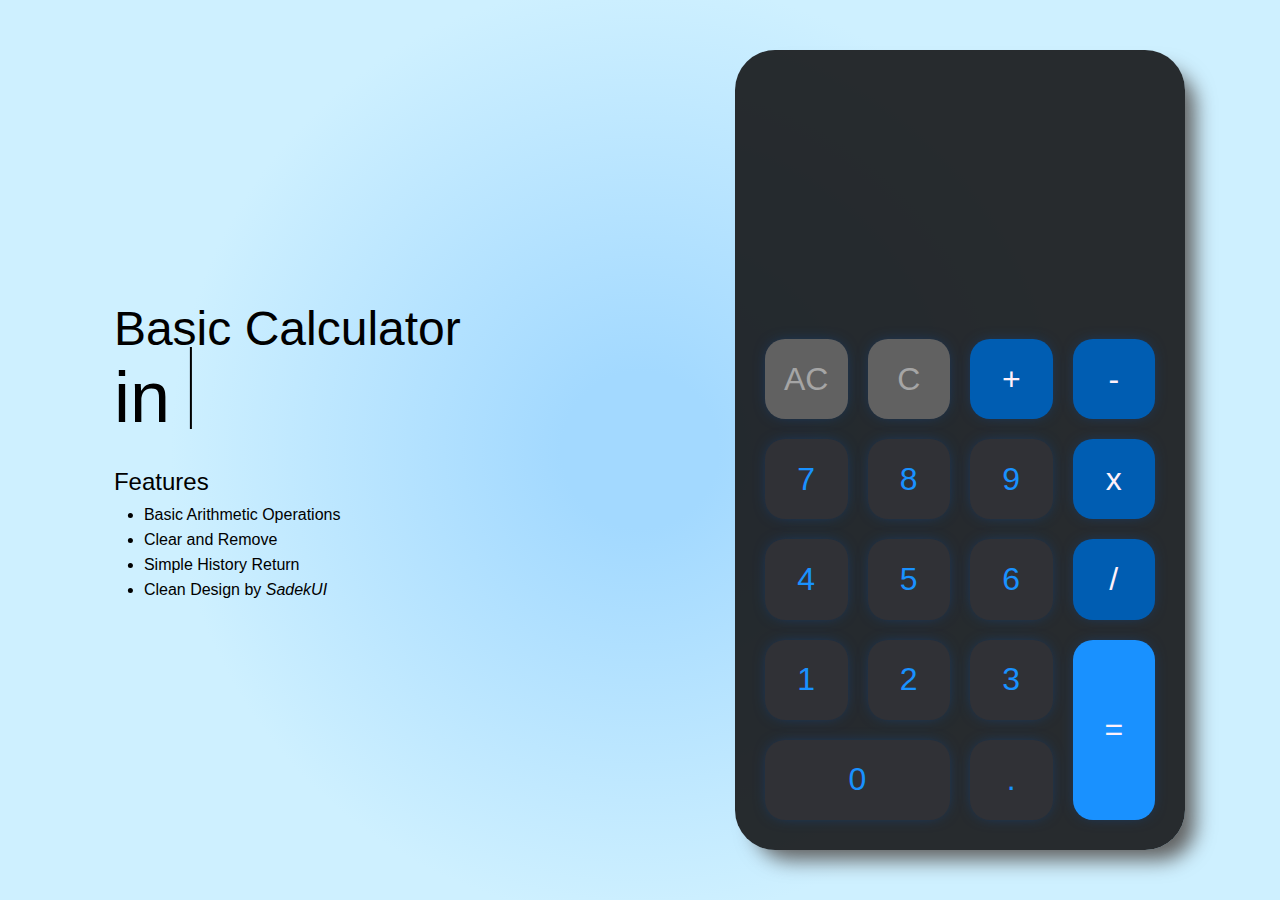
==== commit c5f4b656: "Upload Basic Calculator Web App on JS project" ====
--- a/index.html
+++ b/index.html
@@ -1,755 +1,77 @@
 <!DOCTYPE html>
 <html lang="en">
-
 <head>
     <meta charset="UTF-8">
     <meta name="viewport" content="width=device-width, initial-scale=1.0">
-    <link rel="stylesheet" href="style/index.css">
-    <link rel="stylesheet" href="style/animation.css">
-    <link rel="stylesheet" href="style/responsive.css">
-    <script src="script/variables.js" defer></script>
-    <script src="script/audio.js" defer></script>
-    <title>poufsadev</title>
+    <link rel="stylesheet" href="styles/index.css">
+    <link rel="stylesheet" href="styles/responsive.css">
+    <link rel="stylesheet" href="styles/component.css">
+    <script src="scripts/variables.js" defer></script>
+    <script src="scripts/style.js" defer></script>
+    <script src="scripts/keys.js" defer></script>
+    <script src="scripts/calculate.js" defer></script>
+    <title>Basic Math Calculator in JS</title>
 </head>
-
 <body>
-    <div class="grid-style">
-        <div class="column" style="--column-span: 1 / 2"></div>
-        <div class="column" style="--column-span: 2 / 3"></div>
-        <div class="column" style="--column-span: 3 / 4"></div>
-        <div class="column" style="--column-span: 4 / 5"></div>
-        <div class="column" style="--column-span: 5 / 6"></div>
-        <div class="column" style="--column-span: 6 / 7"></div>
-        <div class="column" style="--column-span: 7 / 8"></div>
-        <div class="column" style="--column-span: 8 / 9"></div>
-        <div class="column" style="--column-span: 9 / 10"></div>
-        <div class="column" style="--column-span: 10 / 11"></div>
-        <div class="column" style="--column-span: 11 / 12"></div>
-        <div class="column" style="--column-span: 12 / 13"></div>
-    </div>
-    <nav class="navbar-container" id="navbar">
-        <ul class="nav-items">
-            <li class="item">
-                <a href="#me">me</a>
-                <svg height="15" viewBox="0 0 15 15" width="15" xmlns="http://www.w3.org/2000/svg">
-                    <path clip-rule="evenodd"
-                        d="M7.5 9.125C8.39746 9.125 9.125 8.39746 9.125 7.5C9.125 6.60254 8.39746 5.875 7.5 5.875C6.60254 5.875 5.875 6.60254 5.875 7.5C5.875 8.39746 6.60254 9.125 7.5 9.125ZM7.5 10.125C8.94975 10.125 10.125 8.94975 10.125 7.5C10.125 6.05025 8.94975 4.875 7.5 4.875C6.05025 4.875 4.875 6.05025 4.875 7.5C4.875 8.94975 6.05025 10.125 7.5 10.125Z"
-                        fill-rule="evenodd" />
-                </svg>
-            </li>
-            <li class="item">
-                <a href="#projects">œuvre</a>
-                <svg height="15" viewBox="0 0 15 15" width="15" xmlns="http://www.w3.org/2000/svg">
-                    <path clip-rule="evenodd"
-                        d="M7.5 9.125C8.39746 9.125 9.125 8.39746 9.125 7.5C9.125 6.60254 8.39746 5.875 7.5 5.875C6.60254 5.875 5.875 6.60254 5.875 7.5C5.875 8.39746 6.60254 9.125 7.5 9.125ZM7.5 10.125C8.94975 10.125 10.125 8.94975 10.125 7.5C10.125 6.05025 8.94975 4.875 7.5 4.875C6.05025 4.875 4.875 6.05025 4.875 7.5C4.875 8.94975 6.05025 10.125 7.5 10.125Z"
-                        fill-rule="evenodd" />
-                </svg>
-            </li>
-            <li class="item">
-                <a href="#contact">contact</a>
-                <svg height="15" viewBox="0 0 15 15" width="15" xmlns="http://www.w3.org/2000/svg">
-                    <path clip-rule="evenodd"
-                        d="M7.5 9.125C8.39746 9.125 9.125 8.39746 9.125 7.5C9.125 6.60254 8.39746 5.875 7.5 5.875C6.60254 5.875 5.875 6.60254 5.875 7.5C5.875 8.39746 6.60254 9.125 7.5 9.125ZM7.5 10.125C8.94975 10.125 10.125 8.94975 10.125 7.5C10.125 6.05025 8.94975 4.875 7.5 4.875C6.05025 4.875 4.875 6.05025 4.875 7.5C4.875 8.94975 6.05025 10.125 7.5 10.125Z"
-                        fill-rule="evenodd" />
-                </svg>
-            </li>
-        </ul>
-    </nav>
-    <section class="banner-container" id="welcome-section">
-        <div class="corner-style corner-top-left"></div>
-        <div class="corner-style corner-top-right"></div>
-        <div class="corner-style corner-bottom-left"></div>
-        <div class="corner-style corner-bottom-right"></div>
-
-        <div class="banner-left banner-content">
-            <div class="title-container">
-                <h1 class="title">poufsadev</h1>
-                <p class="subtitle">Never aim for the best. Aim for the better.</p>
-            </div>
-            <div class="language-container">
-                <svg fill="none" height="2500" width="2183" xmlns="http://www.w3.org/2000/svg"
-                    viewBox="0 0 124 141.53199999999998">
-                    <path d="M10.383 126.894L0 0l124 .255-10.979 126.639-50.553 14.638z" fill="#e34f26" />
-                    <path d="M62.468 129.277V12.085l51.064.17-9.106 104.851z" fill="#ef652a" />
-                    <path
-                        d="M99.49 41.362l1.446-15.49H22.383l4.34 47.49h54.213L78.81 93.617l-17.362 4.68-17.617-5.106-.936-12.085H27.319l2.128 24.681 32 8.936 32.255-8.936 4.34-48.17H41.107L39.49 41.362z"
-                        fill="#fff" />
-                </svg>
-                <svg xmlns="http://www.w3.org/2000/svg" width="512" height="512" viewBox="0 0 512 512">
-                    <path fill="#264de4" d="M71.357 460.819L30.272 0h451.456l-41.129 460.746L255.724 512z" />
-                    <path fill="#2965f1" d="M405.388 431.408l35.148-393.73H256v435.146z" />
-                    <path fill="#ebebeb"
-                        d="M124.46 208.59l5.065 56.517H256V208.59zM119.419 150.715H256V94.197H114.281zM256 355.372l-.248.066-62.944-16.996-4.023-45.076h-56.736l7.919 88.741 115.772 32.14.26-.073z" />
-                    <path fill="#fff"
-                        d="M255.805 208.59v56.517H325.4l-6.56 73.299-63.035 17.013v58.8l115.864-32.112.85-9.549 13.28-148.792 1.38-15.176 10.203-114.393H255.805v56.518h79.639L330.3 208.59z" />
-                </svg>
-                <svg fill="none" height="2500" width="2183" xmlns="http://www.w3.org/2000/svg"
-                    viewBox="0 0 124 141.53199999999998">
-                    <path d="M10.383 126.894L0 0l124 .255-10.979 126.639-50.553 14.638z" fill="#e9ca32" />
-                    <path d="M62.468 129.277V12.085l51.064.17-9.106 104.851z" fill="#ffde25" />
-                    <g fill="#fff">
-                        <path
-                            d="M57 26H43.5v78L33 102V91.5l-12.5-2V113l36.5 9.5zM67.127 26H104.5L102 40.95H81.394v24.533H102L99.5 115l-32.373 7.5V107L89 99.5 90.263 79l-23.136 3.35z" />
-                    </g>
-                </svg>
-            </div>
-        </div>
-        <div class="banner-right banner-content">
-            <div class="dot-style">
-                <svg enable-background="new 0 0 24 24" height="24px" id="Layer_1" version="1.1" viewBox="0 0 24 24"
-                    width="24px" xml:space="preserve" xmlns="http://www.w3.org/2000/svg"
-                    xmlns:xlink="http://www.w3.org/1999/xlink">
-                    <g>
-                        <g>
-                            <g>
-                                <path
-                                    d="M12,7.1c-1.8,0-3.2-1.4-3.2-3.2s1.4-3.2,3.2-3.2c1.8,0,3.2,1.4,3.2,3.2S13.8,7.1,12,7.1z M12,1.7c-1.2,0-2.2,1-2.2,2.2     s1,2.2,2.2,2.2c1.2,0,2.2-1,2.2-2.2S13.2,1.7,12,1.7z" />
-                            </g>
-                            <g>
-                                <path
-                                    d="M20.5,7.1c-1.8,0-3.2-1.4-3.2-3.2s1.4-3.2,3.2-3.2c1.8,0,3.2,1.4,3.2,3.2S22.2,7.1,20.5,7.1z M20.5,1.7     c-1.2,0-2.2,1-2.2,2.2s1,2.2,2.2,2.2c1.2,0,2.2-1,2.2-2.2S21.7,1.7,20.5,1.7z" />
-                            </g>
-                        </g>
-                        <g>
-                            <g>
-                                <path
-                                    d="M3.5,15.2c-1.8,0-3.2-1.4-3.2-3.2c0-1.8,1.4-3.2,3.2-3.2c1.8,0,3.2,1.4,3.2,3.2C6.7,13.8,5.3,15.2,3.5,15.2z M3.5,9.8     c-1.2,0-2.2,1-2.2,2.2c0,1.2,1,2.2,2.2,2.2c1.2,0,2.2-1,2.2-2.2C5.7,10.8,4.7,9.8,3.5,9.8z" />
-                            </g>
-                            <g>
-                                <path
-                                    d="M12,15.2c-1.8,0-3.2-1.4-3.2-3.2c0-1.8,1.4-3.2,3.2-3.2c1.8,0,3.2,1.4,3.2,3.2C15.2,13.8,13.8,15.2,12,15.2z M12,9.8     c-1.2,0-2.2,1-2.2,2.2c0,1.2,1,2.2,2.2,2.2c1.2,0,2.2-1,2.2-2.2C14.2,10.8,13.2,9.8,12,9.8z" />
-                            </g>
-                            <g>
-                                <path
-                                    d="M20.5,15.2c-1.8,0-3.2-1.4-3.2-3.2c0-1.8,1.4-3.2,3.2-3.2c1.8,0,3.2,1.4,3.2,3.2C23.7,13.8,22.2,15.2,20.5,15.2z      M20.5,9.8c-1.2,0-2.2,1-2.2,2.2c0,1.2,1,2.2,2.2,2.2c1.2,0,2.2-1,2.2-2.2C22.7,10.8,21.7,9.8,20.5,9.8z" />
-                            </g>
-                        </g>
-                        <g>
-                            <g>
-                                <path
-                                    d="M12,23.3c-1.8,0-3.2-1.4-3.2-3.2c0-1.8,1.4-3.2,3.2-3.2c1.8,0,3.2,1.4,3.2,3.2C15.2,21.9,13.8,23.3,12,23.3z M12,17.9     c-1.2,0-2.2,1-2.2,2.2c0,1.2,1,2.2,2.2,2.2c1.2,0,2.2-1,2.2-2.2C14.2,18.9,13.2,17.9,12,17.9z" />
-                            </g>
-                            <g>
-                                <path
-                                    d="M20.5,23.3c-1.8,0-3.2-1.4-3.2-3.2c0-1.8,1.4-3.2,3.2-3.2c1.8,0,3.2,1.4,3.2,3.2C23.7,21.9,22.2,23.3,20.5,23.3z      M20.5,17.9c-1.2,0-2.2,1-2.2,2.2c0,1.2,1,2.2,2.2,2.2c1.2,0,2.2-1,2.2-2.2C22.7,18.9,21.7,17.9,20.5,17.9z" />
-                            </g>
-                        </g>
-                    </g>
-                </svg>
-            </div>
-            <div class="description">
-                <p class="subtitle">
-                    To create is to think. But to realize is to act. One of the principles I live in to ensure that I
-                    always
-                    aim to be better.
-                </p>
-                <div class="social-container">
-                    <a href="https://github.com/Poufles" target="_blank" id="profile-link">
-                        <svg class="social" id="Layer_1" style="enable-background:new 0 0 512 512;" version="1.1"
-                            viewBox="0 0 512 512" width="512px" xml:space="preserve" xmlns="http://www.w3.org/2000/svg"
-                            xmlns:xlink="http://www.w3.org/1999/xlink">
-                            <style type="text/css"></style>
-                            <g>
-                                <path class="st0"
-                                    d="M256,32C132.3,32,32,134.8,32,261.7c0,101.5,64.2,187.5,153.2,217.9c11.2,2.1,15.3-5,15.3-11.1   c0-5.5-0.2-19.9-0.3-39.1c-62.3,13.9-75.5-30.8-75.5-30.8c-10.2-26.5-24.9-33.6-24.9-33.6c-20.3-14.3,1.5-14,1.5-14   c22.5,1.6,34.3,23.7,34.3,23.7c20,35.1,52.4,25,65.2,19.1c2-14.8,7.8-25,14.2-30.7c-49.7-5.8-102-25.5-102-113.5   c0-25.1,8.7-45.6,23-61.6c-2.3-5.8-10-29.2,2.2-60.8c0,0,18.8-6.2,61.6,23.5c17.9-5.1,37-7.6,56.1-7.7c19,0.1,38.2,2.6,56.1,7.7   c42.8-29.7,61.5-23.5,61.5-23.5c12.2,31.6,4.5,55,2.2,60.8c14.3,16.1,23,36.6,23,61.6c0,88.2-52.4,107.6-102.3,113.3   c8,7.1,15.2,21.1,15.2,42.5c0,30.7-0.3,55.5-0.3,63c0,6.1,4,13.3,15.4,11C415.9,449.1,480,363.1,480,261.7   C480,134.8,379.7,32,256,32z" />
-                            </g>
-                        </svg>
-                    </a>
-                    <a href="https://www.instagram.com/_siyeel_/" target="_blank" id="profile-link">
-                        <svg class="social" version="1.1" id="Layer_1" xmlns="http://www.w3.org/2000/svg"
-                            xmlns:xlink="http://www.w3.org/1999/xlink" x="0px" y="0px" viewBox="0 0 56.7 56.7"
-                            enable-background="new 0 0 56.7 56.7" xml:space="preserve">
-                            <g>
-                                <path d="M28.2,16.7c-7,0-12.8,5.7-12.8,12.8s5.7,12.8,12.8,12.8S41,36.5,41,29.5S35.2,16.7,28.2,16.7z M28.2,37.7
-            c-4.5,0-8.2-3.7-8.2-8.2s3.7-8.2,8.2-8.2s8.2,3.7,8.2,8.2S32.7,37.7,28.2,37.7z" />
-                                <circle cx="41.5" cy="16.4" r="2.9" />
-                                <path d="M49,8.9c-2.6-2.7-6.3-4.1-10.5-4.1H17.9c-8.7,0-14.5,5.8-14.5,14.5v20.5c0,4.3,1.4,8,4.2,10.7c2.7,2.6,6.3,3.9,10.4,3.9
-            h20.4c4.3,0,7.9-1.4,10.5-3.9c2.7-2.6,4.1-6.3,4.1-10.6V19.3C53,15.1,51.6,11.5,49,8.9z M48.6,39.9c0,3.1-1.1,5.6-2.9,7.3
-            s-4.3,2.6-7.3,2.6H18c-3,0-5.5-0.9-7.3-2.6C8.9,45.4,8,42.9,8,39.8V19.3c0-3,0.9-5.5,2.7-7.3c1.7-1.7,4.3-2.6,7.3-2.6h20.6
-            c3,0,5.5,0.9,7.3,2.7c1.7,1.8,2.7,4.3,2.7,7.2V39.9L48.6,39.9z" />
-                            </g>
-                        </svg>
-                    </a>
-                    <a href="https://x.com/Vqliant" target="_blank" id="profile-link">
-                        <svg xmlns="http://www.w3.org/2000/svg" width="1200" height="1227" viewBox="0 0 1200 1227">
-                            <g clip-path="url(#clip0_1_2)">
-                                <path
-                                    d="M714.163 519.284L1160.89 0H1055.03L667.137 450.887L357.328 0H0L468.492 681.821L0 1226.37H105.866L515.491 750.218L842.672 1226.37H1200L714.137 519.284H714.163ZM569.165 687.828L521.697 619.934L144.011 79.6944H306.615L611.412 515.685L658.88 583.579L1055.08 1150.3H892.476L569.165 687.854V687.828Z" />
-                            </g>
-                            <defs>
-                                <clipPath id="clip0_1_2">
-                                    <rect width="1200" height="1227" fill="white" />
-                                </clipPath>
-                            </defs>
-                        </svg>
-                    </a>
+    <div class="container">
+        <div class="left">
+            <div class="text-container">
+                <p class="title"><span class="firstline"><span class="letter-change">B</span><span class="letter-change">a</span><span class="letter-change">s</span><span class="letter-change">i</span><span class="letter-change">c</span> <span class="letter-change">C</span><span class="letter-change">a</span><span class="letter-change">l</span><span class="letter-change">c</span><span class="letter-change">u</span><span class="letter-change">l</span><span class="letter-change">a</span><span class="letter-change">t</span><span class="letter-change">o</span><span class="letter-change">r</span></span><span class="secondline"><span class="letter-change">i</span><span class="letter-change">n</span> <span class="js-text" data-text="JavaScript">JavaScript</span></span></p>
+                <div class="features-container">
+                    <p class="feature-title"><span>F</span><span>e</span><span>a</span><span>t</span><span>u</span><span>r</span><span>e</span><span>s</span></p>
+                    <ul class="features-list">
+                        <li class="feature">Basic Arithmetic Operations</li>
+                        <li class="feature">Clear and Remove</li>
+                        <li class="feature">Simple History Return</li>
+                        <li class="feature">Clean Design by <a href="https://www.figma.com/@sadekui" target="_blank">SadekUI</a></li>
+                    </ul>
                 </div>
             </div>
         </div>
-    </section>
-    <main>
-        <section class="me-section" id="me">
-            <div class="corner-style corner-top-left"></div>
-            <div class="corner-style corner-top-right"></div>
-            <div class="corner-style corner-bottom-left"></div>
-            <div class="corner-style corner-bottom-right"></div>
-
-            <div class="page left-page">
-                <div class="dot-style">
-                    <svg enable-background="new 0 0 24 24" height="24px" id="Layer_1" version="1.1" viewBox="0 0 24 24"
-                        width="24px" xml:space="preserve" xmlns="http://www.w3.org/2000/svg"
-                        xmlns:xlink="http://www.w3.org/1999/xlink">
-                        <g>
-                            <g>
-                                <g>
-                                    <path
-                                        d="M12,7.1c-1.8,0-3.2-1.4-3.2-3.2s1.4-3.2,3.2-3.2c1.8,0,3.2,1.4,3.2,3.2S13.8,7.1,12,7.1z M12,1.7c-1.2,0-2.2,1-2.2,2.2     s1,2.2,2.2,2.2c1.2,0,2.2-1,2.2-2.2S13.2,1.7,12,1.7z" />
-                                </g>
-                                <g>
-                                    <path
-                                        d="M20.5,7.1c-1.8,0-3.2-1.4-3.2-3.2s1.4-3.2,3.2-3.2c1.8,0,3.2,1.4,3.2,3.2S22.2,7.1,20.5,7.1z M20.5,1.7     c-1.2,0-2.2,1-2.2,2.2s1,2.2,2.2,2.2c1.2,0,2.2-1,2.2-2.2S21.7,1.7,20.5,1.7z" />
-                                </g>
-                            </g>
-                            <g>
-                                <g>
-                                    <path
-                                        d="M3.5,15.2c-1.8,0-3.2-1.4-3.2-3.2c0-1.8,1.4-3.2,3.2-3.2c1.8,0,3.2,1.4,3.2,3.2C6.7,13.8,5.3,15.2,3.5,15.2z M3.5,9.8     c-1.2,0-2.2,1-2.2,2.2c0,1.2,1,2.2,2.2,2.2c1.2,0,2.2-1,2.2-2.2C5.7,10.8,4.7,9.8,3.5,9.8z" />
-                                </g>
-                                <g>
-                                    <path
-                                        d="M12,15.2c-1.8,0-3.2-1.4-3.2-3.2c0-1.8,1.4-3.2,3.2-3.2c1.8,0,3.2,1.4,3.2,3.2C15.2,13.8,13.8,15.2,12,15.2z M12,9.8     c-1.2,0-2.2,1-2.2,2.2c0,1.2,1,2.2,2.2,2.2c1.2,0,2.2-1,2.2-2.2C14.2,10.8,13.2,9.8,12,9.8z" />
-                                </g>
-                                <g>
-                                    <path
-                                        d="M20.5,15.2c-1.8,0-3.2-1.4-3.2-3.2c0-1.8,1.4-3.2,3.2-3.2c1.8,0,3.2,1.4,3.2,3.2C23.7,13.8,22.2,15.2,20.5,15.2z      M20.5,9.8c-1.2,0-2.2,1-2.2,2.2c0,1.2,1,2.2,2.2,2.2c1.2,0,2.2-1,2.2-2.2C22.7,10.8,21.7,9.8,20.5,9.8z" />
-                                </g>
-                            </g>
-                            <g>
-                                <g>
-                                    <path
-                                        d="M12,23.3c-1.8,0-3.2-1.4-3.2-3.2c0-1.8,1.4-3.2,3.2-3.2c1.8,0,3.2,1.4,3.2,3.2C15.2,21.9,13.8,23.3,12,23.3z M12,17.9     c-1.2,0-2.2,1-2.2,2.2c0,1.2,1,2.2,2.2,2.2c1.2,0,2.2-1,2.2-2.2C14.2,18.9,13.2,17.9,12,17.9z" />
-                                </g>
-                                <g>
-                                    <path
-                                        d="M20.5,23.3c-1.8,0-3.2-1.4-3.2-3.2c0-1.8,1.4-3.2,3.2-3.2c1.8,0,3.2,1.4,3.2,3.2C23.7,21.9,22.2,23.3,20.5,23.3z      M20.5,17.9c-1.2,0-2.2,1-2.2,2.2c0,1.2,1,2.2,2.2,2.2c1.2,0,2.2-1,2.2-2.2C22.7,18.9,21.7,17.9,20.5,17.9z" />
-                                </g>
-                            </g>
-                        </g>
-                    </svg>
-                </div>
-                <figure class="profile-picture">
-                    <img src="src/pfp.jpg" alt="">
-                </figure>
-            </div>
-            <div class="page right-page">
-                <div class="dot-style">
-                    <svg enable-background="new 0 0 24 24" height="24px" id="Layer_1" version="1.1" viewBox="0 0 24 24"
-                        width="24px" xml:space="preserve" xmlns="http://www.w3.org/2000/svg"
-                        xmlns:xlink="http://www.w3.org/1999/xlink">
-                        <g>
-                            <g>
-                                <g>
-                                    <path
-                                        d="M12,7.1c-1.8,0-3.2-1.4-3.2-3.2s1.4-3.2,3.2-3.2c1.8,0,3.2,1.4,3.2,3.2S13.8,7.1,12,7.1z M12,1.7c-1.2,0-2.2,1-2.2,2.2     s1,2.2,2.2,2.2c1.2,0,2.2-1,2.2-2.2S13.2,1.7,12,1.7z" />
-                                </g>
-                                <g>
-                                    <path
-                                        d="M20.5,7.1c-1.8,0-3.2-1.4-3.2-3.2s1.4-3.2,3.2-3.2c1.8,0,3.2,1.4,3.2,3.2S22.2,7.1,20.5,7.1z M20.5,1.7     c-1.2,0-2.2,1-2.2,2.2s1,2.2,2.2,2.2c1.2,0,2.2-1,2.2-2.2S21.7,1.7,20.5,1.7z" />
-                                </g>
-                            </g>
-                            <g>
-                                <g>
-                                    <path
-                                        d="M3.5,15.2c-1.8,0-3.2-1.4-3.2-3.2c0-1.8,1.4-3.2,3.2-3.2c1.8,0,3.2,1.4,3.2,3.2C6.7,13.8,5.3,15.2,3.5,15.2z M3.5,9.8     c-1.2,0-2.2,1-2.2,2.2c0,1.2,1,2.2,2.2,2.2c1.2,0,2.2-1,2.2-2.2C5.7,10.8,4.7,9.8,3.5,9.8z" />
-                                </g>
-                                <g>
-                                    <path
-                                        d="M12,15.2c-1.8,0-3.2-1.4-3.2-3.2c0-1.8,1.4-3.2,3.2-3.2c1.8,0,3.2,1.4,3.2,3.2C15.2,13.8,13.8,15.2,12,15.2z M12,9.8     c-1.2,0-2.2,1-2.2,2.2c0,1.2,1,2.2,2.2,2.2c1.2,0,2.2-1,2.2-2.2C14.2,10.8,13.2,9.8,12,9.8z" />
-                                </g>
-                                <g>
-                                    <path
-                                        d="M20.5,15.2c-1.8,0-3.2-1.4-3.2-3.2c0-1.8,1.4-3.2,3.2-3.2c1.8,0,3.2,1.4,3.2,3.2C23.7,13.8,22.2,15.2,20.5,15.2z      M20.5,9.8c-1.2,0-2.2,1-2.2,2.2c0,1.2,1,2.2,2.2,2.2c1.2,0,2.2-1,2.2-2.2C22.7,10.8,21.7,9.8,20.5,9.8z" />
-                                </g>
-                            </g>
-                            <g>
-                                <g>
-                                    <path
-                                        d="M12,23.3c-1.8,0-3.2-1.4-3.2-3.2c0-1.8,1.4-3.2,3.2-3.2c1.8,0,3.2,1.4,3.2,3.2C15.2,21.9,13.8,23.3,12,23.3z M12,17.9     c-1.2,0-2.2,1-2.2,2.2c0,1.2,1,2.2,2.2,2.2c1.2,0,2.2-1,2.2-2.2C14.2,18.9,13.2,17.9,12,17.9z" />
-                                </g>
-                                <g>
-                                    <path
-                                        d="M20.5,23.3c-1.8,0-3.2-1.4-3.2-3.2c0-1.8,1.4-3.2,3.2-3.2c1.8,0,3.2,1.4,3.2,3.2C23.7,21.9,22.2,23.3,20.5,23.3z      M20.5,17.9c-1.2,0-2.2,1-2.2,2.2c0,1.2,1,2.2,2.2,2.2c1.2,0,2.2-1,2.2-2.2C22.7,18.9,21.7,17.9,20.5,17.9z" />
-                                </g>
-                            </g>
-                        </g>
-                    </svg>
-                </div>
-                <div class="title-container">
-                    <h1 class="title">
-                        I observe to learn.
-                    </h1>
-                    <h1 class="title">
-                        I reflect to develop.
-                    </h1>
-                </div>
-                <div class="description-container">
-                    <p>Hello! I am poufs and I am an aspiring web developer that is willing to go through any experience
-                        to become better in my artistic and creative interest.</p>
-                </div>
-                <div class="extra-wrapper">
-                    <div class="extra-container">
-                        <p class="hidden-fact">?</p>
-                        <p class="fun-fact">Did you know that "poufs" is the shortening for the French word "Pantoufles"
-                            meaning "Slippers"
-                            ?</p>
+        <div class="right">
+           <div class="calculator-body">
+                <div class="screen screen-initial">
+                    <div class="upper-screen">
+                        <!-- <button class="history-container">
+                            <div class="operation-container">44 + 33</div>
+                            <div class="answer-container">
+                                <p class="equal-sign">=</p>
+                                <p class="answer">77</p>
+                            </div>
+                        </button> -->
+                    </div>
+                    <div class="bottom-screen">
+                        <button class="operation-container">
+                            <div class="operation-text active"></div>
+                        </button>
+                        <!-- <div class="answer-container">
+                            <p class="equal-sign">=</p>
+                            <p class="answer">100</p>
+                        </div> -->
                     </div>
                 </div>
-            </div>
-        </section>
-        <section class="works-section" id="projects">
-            <div class="corner-style corner-top-left"></div>
-            <div class="corner-style corner-top-right"></div>
-            <div class="corner-style corner-bottom-left"></div>
-            <div class="corner-style corner-bottom-right"></div>
-
-            <div class="dot-style dot-1">
-                <svg enable-background="new 0 0 24 24" height="24px" id="Layer_1" version="1.1" viewBox="0 0 24 24"
-                    width="24px" xml:space="preserve" xmlns="http://www.w3.org/2000/svg"
-                    xmlns:xlink="http://www.w3.org/1999/xlink">
-                    <g>
-                        <g>
-                            <g>
-                                <path
-                                    d="M12,7.1c-1.8,0-3.2-1.4-3.2-3.2s1.4-3.2,3.2-3.2c1.8,0,3.2,1.4,3.2,3.2S13.8,7.1,12,7.1z M12,1.7c-1.2,0-2.2,1-2.2,2.2     s1,2.2,2.2,2.2c1.2,0,2.2-1,2.2-2.2S13.2,1.7,12,1.7z" />
-                            </g>
-                            <g>
-                                <path
-                                    d="M20.5,7.1c-1.8,0-3.2-1.4-3.2-3.2s1.4-3.2,3.2-3.2c1.8,0,3.2,1.4,3.2,3.2S22.2,7.1,20.5,7.1z M20.5,1.7     c-1.2,0-2.2,1-2.2,2.2s1,2.2,2.2,2.2c1.2,0,2.2-1,2.2-2.2S21.7,1.7,20.5,1.7z" />
-                            </g>
-                        </g>
-                        <g>
-                            <g>
-                                <path
-                                    d="M3.5,15.2c-1.8,0-3.2-1.4-3.2-3.2c0-1.8,1.4-3.2,3.2-3.2c1.8,0,3.2,1.4,3.2,3.2C6.7,13.8,5.3,15.2,3.5,15.2z M3.5,9.8     c-1.2,0-2.2,1-2.2,2.2c0,1.2,1,2.2,2.2,2.2c1.2,0,2.2-1,2.2-2.2C5.7,10.8,4.7,9.8,3.5,9.8z" />
-                            </g>
-                            <g>
-                                <path
-                                    d="M12,15.2c-1.8,0-3.2-1.4-3.2-3.2c0-1.8,1.4-3.2,3.2-3.2c1.8,0,3.2,1.4,3.2,3.2C15.2,13.8,13.8,15.2,12,15.2z M12,9.8     c-1.2,0-2.2,1-2.2,2.2c0,1.2,1,2.2,2.2,2.2c1.2,0,2.2-1,2.2-2.2C14.2,10.8,13.2,9.8,12,9.8z" />
-                            </g>
-                            <g>
-                                <path
-                                    d="M20.5,15.2c-1.8,0-3.2-1.4-3.2-3.2c0-1.8,1.4-3.2,3.2-3.2c1.8,0,3.2,1.4,3.2,3.2C23.7,13.8,22.2,15.2,20.5,15.2z      M20.5,9.8c-1.2,0-2.2,1-2.2,2.2c0,1.2,1,2.2,2.2,2.2c1.2,0,2.2-1,2.2-2.2C22.7,10.8,21.7,9.8,20.5,9.8z" />
-                            </g>
-                        </g>
-                        <g>
-                            <g>
-                                <path
-                                    d="M12,23.3c-1.8,0-3.2-1.4-3.2-3.2c0-1.8,1.4-3.2,3.2-3.2c1.8,0,3.2,1.4,3.2,3.2C15.2,21.9,13.8,23.3,12,23.3z M12,17.9     c-1.2,0-2.2,1-2.2,2.2c0,1.2,1,2.2,2.2,2.2c1.2,0,2.2-1,2.2-2.2C14.2,18.9,13.2,17.9,12,17.9z" />
-                            </g>
-                            <g>
-                                <path
-                                    d="M20.5,23.3c-1.8,0-3.2-1.4-3.2-3.2c0-1.8,1.4-3.2,3.2-3.2c1.8,0,3.2,1.4,3.2,3.2C23.7,21.9,22.2,23.3,20.5,23.3z      M20.5,17.9c-1.2,0-2.2,1-2.2,2.2c0,1.2,1,2.2,2.2,2.2c1.2,0,2.2-1,2.2-2.2C22.7,18.9,21.7,17.9,20.5,17.9z" />
-                            </g>
-                        </g>
-                    </g>
-                </svg>
-            </div>
-
-            <div class="dot-style dot-2">
-                <svg enable-background="new 0 0 24 24" height="24px" id="Layer_1" version="1.1" viewBox="0 0 24 24"
-                    width="24px" xml:space="preserve" xmlns="http://www.w3.org/2000/svg"
-                    xmlns:xlink="http://www.w3.org/1999/xlink">
-                    <g>
-                        <g>
-                            <g>
-                                <path
-                                    d="M12,7.1c-1.8,0-3.2-1.4-3.2-3.2s1.4-3.2,3.2-3.2c1.8,0,3.2,1.4,3.2,3.2S13.8,7.1,12,7.1z M12,1.7c-1.2,0-2.2,1-2.2,2.2     s1,2.2,2.2,2.2c1.2,0,2.2-1,2.2-2.2S13.2,1.7,12,1.7z" />
-                            </g>
-                            <g>
-                                <path
-                                    d="M20.5,7.1c-1.8,0-3.2-1.4-3.2-3.2s1.4-3.2,3.2-3.2c1.8,0,3.2,1.4,3.2,3.2S22.2,7.1,20.5,7.1z M20.5,1.7     c-1.2,0-2.2,1-2.2,2.2s1,2.2,2.2,2.2c1.2,0,2.2-1,2.2-2.2S21.7,1.7,20.5,1.7z" />
-                            </g>
-                        </g>
-                        <g>
-                            <g>
-                                <path
-                                    d="M3.5,15.2c-1.8,0-3.2-1.4-3.2-3.2c0-1.8,1.4-3.2,3.2-3.2c1.8,0,3.2,1.4,3.2,3.2C6.7,13.8,5.3,15.2,3.5,15.2z M3.5,9.8     c-1.2,0-2.2,1-2.2,2.2c0,1.2,1,2.2,2.2,2.2c1.2,0,2.2-1,2.2-2.2C5.7,10.8,4.7,9.8,3.5,9.8z" />
-                            </g>
-                            <g>
-                                <path
-                                    d="M12,15.2c-1.8,0-3.2-1.4-3.2-3.2c0-1.8,1.4-3.2,3.2-3.2c1.8,0,3.2,1.4,3.2,3.2C15.2,13.8,13.8,15.2,12,15.2z M12,9.8     c-1.2,0-2.2,1-2.2,2.2c0,1.2,1,2.2,2.2,2.2c1.2,0,2.2-1,2.2-2.2C14.2,10.8,13.2,9.8,12,9.8z" />
-                            </g>
-                            <g>
-                                <path
-                                    d="M20.5,15.2c-1.8,0-3.2-1.4-3.2-3.2c0-1.8,1.4-3.2,3.2-3.2c1.8,0,3.2,1.4,3.2,3.2C23.7,13.8,22.2,15.2,20.5,15.2z      M20.5,9.8c-1.2,0-2.2,1-2.2,2.2c0,1.2,1,2.2,2.2,2.2c1.2,0,2.2-1,2.2-2.2C22.7,10.8,21.7,9.8,20.5,9.8z" />
-                            </g>
-                        </g>
-                        <g>
-                            <g>
-                                <path
-                                    d="M12,23.3c-1.8,0-3.2-1.4-3.2-3.2c0-1.8,1.4-3.2,3.2-3.2c1.8,0,3.2,1.4,3.2,3.2C15.2,21.9,13.8,23.3,12,23.3z M12,17.9     c-1.2,0-2.2,1-2.2,2.2c0,1.2,1,2.2,2.2,2.2c1.2,0,2.2-1,2.2-2.2C14.2,18.9,13.2,17.9,12,17.9z" />
-                            </g>
-                            <g>
-                                <path
-                                    d="M20.5,23.3c-1.8,0-3.2-1.4-3.2-3.2c0-1.8,1.4-3.2,3.2-3.2c1.8,0,3.2,1.4,3.2,3.2C23.7,21.9,22.2,23.3,20.5,23.3z      M20.5,17.9c-1.2,0-2.2,1-2.2,2.2c0,1.2,1,2.2,2.2,2.2c1.2,0,2.2-1,2.2-2.2C22.7,18.9,21.7,17.9,20.5,17.9z" />
-                            </g>
-                        </g>
-                    </g>
-                </svg>
-            </div>
-
-            <div class="title-container">
-                <p class="title">Take a preview of my previous works</p>
-            </div>
-            <div class="projects-container">
-                <div class="project-tile" data-project="8">
-                    <div class="picture-frame frame-top-left"></div>
-                    <div class="picture-frame frame-top-right"></div>
-                    <div class="picture-frame frame-bottom-left"></div>
-                    <div class="picture-frame frame-bottom-right"></div>
-
-                    <figure class="project">
-                        <a href="" target="_blank">
-                            <img src="src/project-1.png" alt="">
-                            <img src="src/project-1-2.png" alt="">
-                        </a>
-                    </figure>
+                <div class="buttons-container">
+                    <button class="keys" id="all-clear">AC</button>
+                    <button class="keys" id="clear">C</button>
+                    <button class="keys operator">+</button>
+                    <button class="keys operator">-</button>
+                    <button class="keys numpad">7</button>
+                    <button class="keys numpad">8</button>
+                    <button class="keys numpad">9</button>
+                    <button class="keys operator">x</button>
+                    <button class="keys numpad">4</button>
+                    <button class="keys numpad">5</button>
+                    <button class="keys numpad">6</button>
+                    <button class="keys operator">/</button>
+                    <button class="keys numpad">1</button>
+                    <button class="keys numpad">2</button>
+                    <button class="keys numpad">3</button>
+                    <button class="keys equal">=</button>
+                    <button class="keys numpad">0</button>
+                    <button class="keys dot">.</button>
                 </div>
-                <div class="project-tile" data-project="7">
-                    <div class="picture-frame frame-top-left"></div>
-                    <div class="picture-frame frame-top-right"></div>
-                    <div class="picture-frame frame-bottom-left"></div>
-                    <div class="picture-frame frame-bottom-right"></div>
-
-                    <figure class="project">
-                        <a href="" target="_blank">
-                            <img src="src/project-2.png" alt="">
-                            <img src="src/project-2-2.png" alt="">
-                        </a>
-                    </figure>
-                </div>
-                <div class="project-tile" data-project="6">
-                    <div class="picture-frame frame-top-left"></div>
-                    <div class="picture-frame frame-top-right"></div>
-                    <div class="picture-frame frame-bottom-left"></div>
-                    <div class="picture-frame frame-bottom-right"></div>
-
-                    <figure class="project">
-                        <a href="" target="_blank">
-                            <img src="src/project-3.png" alt="">
-                            <img src="src/project-3-2.png" alt="">
-                        </a>
-                    </figure>
-                </div>
-                <div class="project-tile" data-project="5">
-                    <div class="picture-frame frame-top-left"></div>
-                    <div class="picture-frame frame-top-right"></div>
-                    <div class="picture-frame frame-bottom-left"></div>
-                    <div class="picture-frame frame-bottom-right"></div>
-
-                    <figure class="project">
-                        <a href="" target="_blank">
-                            <img src="src/project-4.png" alt="">
-                            <img src="src/project-4-2.png" alt="">
-                        </a>
-                    </figure>
-                </div>
-                <div class="project-tile" data-project="4">
-                    <div class="picture-frame frame-top-left"></div>
-                    <div class="picture-frame frame-top-right"></div>
-                    <div class="picture-frame frame-bottom-left"></div>
-                    <div class="picture-frame frame-bottom-right"></div>
-
-                    <figure class="project">
-                        <a href="" target="_blank">
-                            <img src="src/project-5.png" alt="">
-                            <img src="src/project-5-2.png" alt="">
-                        </a>
-                    </figure>
-                </div>
-                <div class="project-tile" data-project="3">
-                    <div class="picture-frame frame-top-left"></div>
-                    <div class="picture-frame frame-top-right"></div>
-                    <div class="picture-frame frame-bottom-left"></div>
-                    <div class="picture-frame frame-bottom-right"></div>
-
-                    <figure class="project">
-                        <a href="" target="_blank">
-                            <img src="src/project-6.png" alt="">
-                            <img src="src/project-6-2.png" alt="">
-                        </a>
-                    </figure>
-                </div>
-                <div class="project-tile" data-project="2">
-                    <div class="picture-frame frame-top-left"></div>
-                    <div class="picture-frame frame-top-right"></div>
-                    <div class="picture-frame frame-bottom-left"></div>
-                    <div class="picture-frame frame-bottom-right"></div>
-
-                    <figure class="project">
-                        <a href="" target="_blank">
-                            <img src="src/project-7.png" alt="">
-                            <img src="src/project-7-2.png" alt="">
-                        </a>
-                    </figure>
-                </div>
-                <div class="project-tile" data-project="1">
-                    <div class="picture-frame frame-top-left"></div>
-                    <div class="picture-frame frame-top-right"></div>
-                    <div class="picture-frame frame-bottom-left"></div>
-                    <div class="picture-frame frame-bottom-right"></div>
-
-                    <figure class="project">
-                        <a href="" target="_blank">
-                            <img src="src/project-8.png" alt="">
-                            <img src="src/project-8-2.png" alt="">
-                        </a>
-                    </figure>
-                </div>
-            </div>
-        </section>
-        <section class="contact-section" id="contact">
-            <div class="corner-style corner-top-left"></div>
-            <div class="corner-style corner-top-right"></div>
-            <div class="corner-style corner-bottom-left"></div>
-            <div class="corner-style corner-bottom-right"></div>
-
-            <div class="contact-content">
-                <div class="dot-style">
-                    <svg enable-background="new 0 0 24 24" height="24px" id="Layer_1" version="1.1" viewBox="0 0 24 24"
-                        width="24px" xml:space="preserve" xmlns="http://www.w3.org/2000/svg"
-                        xmlns:xlink="http://www.w3.org/1999/xlink">
-                        <g>
-                            <g>
-                                <g>
-                                    <path
-                                        d="M12,7.1c-1.8,0-3.2-1.4-3.2-3.2s1.4-3.2,3.2-3.2c1.8,0,3.2,1.4,3.2,3.2S13.8,7.1,12,7.1z M12,1.7c-1.2,0-2.2,1-2.2,2.2     s1,2.2,2.2,2.2c1.2,0,2.2-1,2.2-2.2S13.2,1.7,12,1.7z" />
-                                </g>
-                                <g>
-                                    <path
-                                        d="M20.5,7.1c-1.8,0-3.2-1.4-3.2-3.2s1.4-3.2,3.2-3.2c1.8,0,3.2,1.4,3.2,3.2S22.2,7.1,20.5,7.1z M20.5,1.7     c-1.2,0-2.2,1-2.2,2.2s1,2.2,2.2,2.2c1.2,0,2.2-1,2.2-2.2S21.7,1.7,20.5,1.7z" />
-                                </g>
-                            </g>
-                            <g>
-                                <g>
-                                    <path
-                                        d="M3.5,15.2c-1.8,0-3.2-1.4-3.2-3.2c0-1.8,1.4-3.2,3.2-3.2c1.8,0,3.2,1.4,3.2,3.2C6.7,13.8,5.3,15.2,3.5,15.2z M3.5,9.8     c-1.2,0-2.2,1-2.2,2.2c0,1.2,1,2.2,2.2,2.2c1.2,0,2.2-1,2.2-2.2C5.7,10.8,4.7,9.8,3.5,9.8z" />
-                                </g>
-                                <g>
-                                    <path
-                                        d="M12,15.2c-1.8,0-3.2-1.4-3.2-3.2c0-1.8,1.4-3.2,3.2-3.2c1.8,0,3.2,1.4,3.2,3.2C15.2,13.8,13.8,15.2,12,15.2z M12,9.8     c-1.2,0-2.2,1-2.2,2.2c0,1.2,1,2.2,2.2,2.2c1.2,0,2.2-1,2.2-2.2C14.2,10.8,13.2,9.8,12,9.8z" />
-                                </g>
-                                <g>
-                                    <path
-                                        d="M20.5,15.2c-1.8,0-3.2-1.4-3.2-3.2c0-1.8,1.4-3.2,3.2-3.2c1.8,0,3.2,1.4,3.2,3.2C23.7,13.8,22.2,15.2,20.5,15.2z      M20.5,9.8c-1.2,0-2.2,1-2.2,2.2c0,1.2,1,2.2,2.2,2.2c1.2,0,2.2-1,2.2-2.2C22.7,10.8,21.7,9.8,20.5,9.8z" />
-                                </g>
-                            </g>
-                            <g>
-                                <g>
-                                    <path
-                                        d="M12,23.3c-1.8,0-3.2-1.4-3.2-3.2c0-1.8,1.4-3.2,3.2-3.2c1.8,0,3.2,1.4,3.2,3.2C15.2,21.9,13.8,23.3,12,23.3z M12,17.9     c-1.2,0-2.2,1-2.2,2.2c0,1.2,1,2.2,2.2,2.2c1.2,0,2.2-1,2.2-2.2C14.2,18.9,13.2,17.9,12,17.9z" />
-                                </g>
-                                <g>
-                                    <path
-                                        d="M20.5,23.3c-1.8,0-3.2-1.4-3.2-3.2c0-1.8,1.4-3.2,3.2-3.2c1.8,0,3.2,1.4,3.2,3.2C23.7,21.9,22.2,23.3,20.5,23.3z      M20.5,17.9c-1.2,0-2.2,1-2.2,2.2c0,1.2,1,2.2,2.2,2.2c1.2,0,2.2-1,2.2-2.2C22.7,18.9,21.7,17.9,20.5,17.9z" />
-                                </g>
-                            </g>
-                        </g>
-                    </svg>
-                </div>
-                <div class="dot-style">
-                    <svg enable-background="new 0 0 24 24" height="24px" id="Layer_1" version="1.1" viewBox="0 0 24 24"
-                        width="24px" xml:space="preserve" xmlns="http://www.w3.org/2000/svg"
-                        xmlns:xlink="http://www.w3.org/1999/xlink">
-                        <g>
-                            <g>
-                                <g>
-                                    <path
-                                        d="M12,7.1c-1.8,0-3.2-1.4-3.2-3.2s1.4-3.2,3.2-3.2c1.8,0,3.2,1.4,3.2,3.2S13.8,7.1,12,7.1z M12,1.7c-1.2,0-2.2,1-2.2,2.2     s1,2.2,2.2,2.2c1.2,0,2.2-1,2.2-2.2S13.2,1.7,12,1.7z" />
-                                </g>
-                                <g>
-                                    <path
-                                        d="M20.5,7.1c-1.8,0-3.2-1.4-3.2-3.2s1.4-3.2,3.2-3.2c1.8,0,3.2,1.4,3.2,3.2S22.2,7.1,20.5,7.1z M20.5,1.7     c-1.2,0-2.2,1-2.2,2.2s1,2.2,2.2,2.2c1.2,0,2.2-1,2.2-2.2S21.7,1.7,20.5,1.7z" />
-                                </g>
-                            </g>
-                            <g>
-                                <g>
-                                    <path
-                                        d="M3.5,15.2c-1.8,0-3.2-1.4-3.2-3.2c0-1.8,1.4-3.2,3.2-3.2c1.8,0,3.2,1.4,3.2,3.2C6.7,13.8,5.3,15.2,3.5,15.2z M3.5,9.8     c-1.2,0-2.2,1-2.2,2.2c0,1.2,1,2.2,2.2,2.2c1.2,0,2.2-1,2.2-2.2C5.7,10.8,4.7,9.8,3.5,9.8z" />
-                                </g>
-                                <g>
-                                    <path
-                                        d="M12,15.2c-1.8,0-3.2-1.4-3.2-3.2c0-1.8,1.4-3.2,3.2-3.2c1.8,0,3.2,1.4,3.2,3.2C15.2,13.8,13.8,15.2,12,15.2z M12,9.8     c-1.2,0-2.2,1-2.2,2.2c0,1.2,1,2.2,2.2,2.2c1.2,0,2.2-1,2.2-2.2C14.2,10.8,13.2,9.8,12,9.8z" />
-                                </g>
-                                <g>
-                                    <path
-                                        d="M20.5,15.2c-1.8,0-3.2-1.4-3.2-3.2c0-1.8,1.4-3.2,3.2-3.2c1.8,0,3.2,1.4,3.2,3.2C23.7,13.8,22.2,15.2,20.5,15.2z      M20.5,9.8c-1.2,0-2.2,1-2.2,2.2c0,1.2,1,2.2,2.2,2.2c1.2,0,2.2-1,2.2-2.2C22.7,10.8,21.7,9.8,20.5,9.8z" />
-                                </g>
-                            </g>
-                            <g>
-                                <g>
-                                    <path
-                                        d="M12,23.3c-1.8,0-3.2-1.4-3.2-3.2c0-1.8,1.4-3.2,3.2-3.2c1.8,0,3.2,1.4,3.2,3.2C15.2,21.9,13.8,23.3,12,23.3z M12,17.9     c-1.2,0-2.2,1-2.2,2.2c0,1.2,1,2.2,2.2,2.2c1.2,0,2.2-1,2.2-2.2C14.2,18.9,13.2,17.9,12,17.9z" />
-                                </g>
-                                <g>
-                                    <path
-                                        d="M20.5,23.3c-1.8,0-3.2-1.4-3.2-3.2c0-1.8,1.4-3.2,3.2-3.2c1.8,0,3.2,1.4,3.2,3.2C23.7,21.9,22.2,23.3,20.5,23.3z      M20.5,17.9c-1.2,0-2.2,1-2.2,2.2c0,1.2,1,2.2,2.2,2.2c1.2,0,2.2-1,2.2-2.2C22.7,18.9,21.7,17.9,20.5,17.9z" />
-                                </g>
-                            </g>
-                        </g>
-                    </svg>
-                </div>
-                <div class="dot-style">
-                    <svg enable-background="new 0 0 24 24" height="24px" id="Layer_1" version="1.1" viewBox="0 0 24 24"
-                        width="24px" xml:space="preserve" xmlns="http://www.w3.org/2000/svg"
-                        xmlns:xlink="http://www.w3.org/1999/xlink">
-                        <g>
-                            <g>
-                                <g>
-                                    <path
-                                        d="M12,7.1c-1.8,0-3.2-1.4-3.2-3.2s1.4-3.2,3.2-3.2c1.8,0,3.2,1.4,3.2,3.2S13.8,7.1,12,7.1z M12,1.7c-1.2,0-2.2,1-2.2,2.2     s1,2.2,2.2,2.2c1.2,0,2.2-1,2.2-2.2S13.2,1.7,12,1.7z" />
-                                </g>
-                                <g>
-                                    <path
-                                        d="M20.5,7.1c-1.8,0-3.2-1.4-3.2-3.2s1.4-3.2,3.2-3.2c1.8,0,3.2,1.4,3.2,3.2S22.2,7.1,20.5,7.1z M20.5,1.7     c-1.2,0-2.2,1-2.2,2.2s1,2.2,2.2,2.2c1.2,0,2.2-1,2.2-2.2S21.7,1.7,20.5,1.7z" />
-                                </g>
-                            </g>
-                            <g>
-                                <g>
-                                    <path
-                                        d="M3.5,15.2c-1.8,0-3.2-1.4-3.2-3.2c0-1.8,1.4-3.2,3.2-3.2c1.8,0,3.2,1.4,3.2,3.2C6.7,13.8,5.3,15.2,3.5,15.2z M3.5,9.8     c-1.2,0-2.2,1-2.2,2.2c0,1.2,1,2.2,2.2,2.2c1.2,0,2.2-1,2.2-2.2C5.7,10.8,4.7,9.8,3.5,9.8z" />
-                                </g>
-                                <g>
-                                    <path
-                                        d="M12,15.2c-1.8,0-3.2-1.4-3.2-3.2c0-1.8,1.4-3.2,3.2-3.2c1.8,0,3.2,1.4,3.2,3.2C15.2,13.8,13.8,15.2,12,15.2z M12,9.8     c-1.2,0-2.2,1-2.2,2.2c0,1.2,1,2.2,2.2,2.2c1.2,0,2.2-1,2.2-2.2C14.2,10.8,13.2,9.8,12,9.8z" />
-                                </g>
-                                <g>
-                                    <path
-                                        d="M20.5,15.2c-1.8,0-3.2-1.4-3.2-3.2c0-1.8,1.4-3.2,3.2-3.2c1.8,0,3.2,1.4,3.2,3.2C23.7,13.8,22.2,15.2,20.5,15.2z      M20.5,9.8c-1.2,0-2.2,1-2.2,2.2c0,1.2,1,2.2,2.2,2.2c1.2,0,2.2-1,2.2-2.2C22.7,10.8,21.7,9.8,20.5,9.8z" />
-                                </g>
-                            </g>
-                            <g>
-                                <g>
-                                    <path
-                                        d="M12,23.3c-1.8,0-3.2-1.4-3.2-3.2c0-1.8,1.4-3.2,3.2-3.2c1.8,0,3.2,1.4,3.2,3.2C15.2,21.9,13.8,23.3,12,23.3z M12,17.9     c-1.2,0-2.2,1-2.2,2.2c0,1.2,1,2.2,2.2,2.2c1.2,0,2.2-1,2.2-2.2C14.2,18.9,13.2,17.9,12,17.9z" />
-                                </g>
-                                <g>
-                                    <path
-                                        d="M20.5,23.3c-1.8,0-3.2-1.4-3.2-3.2c0-1.8,1.4-3.2,3.2-3.2c1.8,0,3.2,1.4,3.2,3.2C23.7,21.9,22.2,23.3,20.5,23.3z      M20.5,17.9c-1.2,0-2.2,1-2.2,2.2c0,1.2,1,2.2,2.2,2.2c1.2,0,2.2-1,2.2-2.2C22.7,18.9,21.7,17.9,20.5,17.9z" />
-                                </g>
-                            </g>
-                        </g>
-                    </svg>
-                </div>
-                <div class="dot-style">
-                    <svg enable-background="new 0 0 24 24" height="24px" id="Layer_1" version="1.1" viewBox="0 0 24 24"
-                        width="24px" xml:space="preserve" xmlns="http://www.w3.org/2000/svg"
-                        xmlns:xlink="http://www.w3.org/1999/xlink">
-                        <g>
-                            <g>
-                                <g>
-                                    <path
-                                        d="M12,7.1c-1.8,0-3.2-1.4-3.2-3.2s1.4-3.2,3.2-3.2c1.8,0,3.2,1.4,3.2,3.2S13.8,7.1,12,7.1z M12,1.7c-1.2,0-2.2,1-2.2,2.2     s1,2.2,2.2,2.2c1.2,0,2.2-1,2.2-2.2S13.2,1.7,12,1.7z" />
-                                </g>
-                                <g>
-                                    <path
-                                        d="M20.5,7.1c-1.8,0-3.2-1.4-3.2-3.2s1.4-3.2,3.2-3.2c1.8,0,3.2,1.4,3.2,3.2S22.2,7.1,20.5,7.1z M20.5,1.7     c-1.2,0-2.2,1-2.2,2.2s1,2.2,2.2,2.2c1.2,0,2.2-1,2.2-2.2S21.7,1.7,20.5,1.7z" />
-                                </g>
-                            </g>
-                            <g>
-                                <g>
-                                    <path
-                                        d="M3.5,15.2c-1.8,0-3.2-1.4-3.2-3.2c0-1.8,1.4-3.2,3.2-3.2c1.8,0,3.2,1.4,3.2,3.2C6.7,13.8,5.3,15.2,3.5,15.2z M3.5,9.8     c-1.2,0-2.2,1-2.2,2.2c0,1.2,1,2.2,2.2,2.2c1.2,0,2.2-1,2.2-2.2C5.7,10.8,4.7,9.8,3.5,9.8z" />
-                                </g>
-                                <g>
-                                    <path
-                                        d="M12,15.2c-1.8,0-3.2-1.4-3.2-3.2c0-1.8,1.4-3.2,3.2-3.2c1.8,0,3.2,1.4,3.2,3.2C15.2,13.8,13.8,15.2,12,15.2z M12,9.8     c-1.2,0-2.2,1-2.2,2.2c0,1.2,1,2.2,2.2,2.2c1.2,0,2.2-1,2.2-2.2C14.2,10.8,13.2,9.8,12,9.8z" />
-                                </g>
-                                <g>
-                                    <path
-                                        d="M20.5,15.2c-1.8,0-3.2-1.4-3.2-3.2c0-1.8,1.4-3.2,3.2-3.2c1.8,0,3.2,1.4,3.2,3.2C23.7,13.8,22.2,15.2,20.5,15.2z      M20.5,9.8c-1.2,0-2.2,1-2.2,2.2c0,1.2,1,2.2,2.2,2.2c1.2,0,2.2-1,2.2-2.2C22.7,10.8,21.7,9.8,20.5,9.8z" />
-                                </g>
-                            </g>
-                            <g>
-                                <g>
-                                    <path
-                                        d="M12,23.3c-1.8,0-3.2-1.4-3.2-3.2c0-1.8,1.4-3.2,3.2-3.2c1.8,0,3.2,1.4,3.2,3.2C15.2,21.9,13.8,23.3,12,23.3z M12,17.9     c-1.2,0-2.2,1-2.2,2.2c0,1.2,1,2.2,2.2,2.2c1.2,0,2.2-1,2.2-2.2C14.2,18.9,13.2,17.9,12,17.9z" />
-                                </g>
-                                <g>
-                                    <path
-                                        d="M20.5,23.3c-1.8,0-3.2-1.4-3.2-3.2c0-1.8,1.4-3.2,3.2-3.2c1.8,0,3.2,1.4,3.2,3.2C23.7,21.9,22.2,23.3,20.5,23.3z      M20.5,17.9c-1.2,0-2.2,1-2.2,2.2c0,1.2,1,2.2,2.2,2.2c1.2,0,2.2-1,2.2-2.2C22.7,18.9,21.7,17.9,20.5,17.9z" />
-                                </g>
-                            </g>
-                        </g>
-                    </svg>
-                </div>
-
-                <div class="title-container">
-                    <div class="title-content">
-                        <div class="loading-container">
-                            <div class="load load-1" style="--load-count: 0s"></div>
-                            <div class="load load-2" style="--load-count: 3s"></div>
-                            <div class="load load-3" style="--load-count: 6s"></div>
-                        </div>
-
-                        <p class="subtitle">For any inquiries that interest,</p>
-                        <p class="title">CONTACT AWAY!</p>
-                    </div>
-                </div>
-
-                <div class="social-contact-container">
-                    <a href="https://github.com/Poufles" target="_blank" id="profile-link">
-                        <svg class="social" id="Layer_1" style="enable-background:new 0 0 512 512;" version="1.1"
-                            viewBox="0 0 512 512" width="512px" xml:space="preserve" xmlns="http://www.w3.org/2000/svg"
-                            xmlns:xlink="http://www.w3.org/1999/xlink">
-                            <style type="text/css"></style>
-                            <g>
-                                <path class="st0"
-                                    d="M256,32C132.3,32,32,134.8,32,261.7c0,101.5,64.2,187.5,153.2,217.9c11.2,2.1,15.3-5,15.3-11.1   c0-5.5-0.2-19.9-0.3-39.1c-62.3,13.9-75.5-30.8-75.5-30.8c-10.2-26.5-24.9-33.6-24.9-33.6c-20.3-14.3,1.5-14,1.5-14   c22.5,1.6,34.3,23.7,34.3,23.7c20,35.1,52.4,25,65.2,19.1c2-14.8,7.8-25,14.2-30.7c-49.7-5.8-102-25.5-102-113.5   c0-25.1,8.7-45.6,23-61.6c-2.3-5.8-10-29.2,2.2-60.8c0,0,18.8-6.2,61.6,23.5c17.9-5.1,37-7.6,56.1-7.7c19,0.1,38.2,2.6,56.1,7.7   c42.8-29.7,61.5-23.5,61.5-23.5c12.2,31.6,4.5,55,2.2,60.8c14.3,16.1,23,36.6,23,61.6c0,88.2-52.4,107.6-102.3,113.3   c8,7.1,15.2,21.1,15.2,42.5c0,30.7-0.3,55.5-0.3,63c0,6.1,4,13.3,15.4,11C415.9,449.1,480,363.1,480,261.7   C480,134.8,379.7,32,256,32z" />
-                            </g>
-                        </svg>
-                    </a>
-                    <a href="https://www.instagram.com/_siyeel_/" target="_blank" id="profile-link">
-                        <svg class="social" version="1.1" id="Layer_1" xmlns="http://www.w3.org/2000/svg"
-                            xmlns:xlink="http://www.w3.org/1999/xlink" x="0px" y="0px" viewBox="0 0 56.7 56.7"
-                            enable-background="new 0 0 56.7 56.7" xml:space="preserve">
-                            <g>
-                                <path d="M28.2,16.7c-7,0-12.8,5.7-12.8,12.8s5.7,12.8,12.8,12.8S41,36.5,41,29.5S35.2,16.7,28.2,16.7z M28.2,37.7
-            c-4.5,0-8.2-3.7-8.2-8.2s3.7-8.2,8.2-8.2s8.2,3.7,8.2,8.2S32.7,37.7,28.2,37.7z" />
-                                <circle cx="41.5" cy="16.4" r="2.9" />
-                                <path d="M49,8.9c-2.6-2.7-6.3-4.1-10.5-4.1H17.9c-8.7,0-14.5,5.8-14.5,14.5v20.5c0,4.3,1.4,8,4.2,10.7c2.7,2.6,6.3,3.9,10.4,3.9
-            h20.4c4.3,0,7.9-1.4,10.5-3.9c2.7-2.6,4.1-6.3,4.1-10.6V19.3C53,15.1,51.6,11.5,49,8.9z M48.6,39.9c0,3.1-1.1,5.6-2.9,7.3
-            s-4.3,2.6-7.3,2.6H18c-3,0-5.5-0.9-7.3-2.6C8.9,45.4,8,42.9,8,39.8V19.3c0-3,0.9-5.5,2.7-7.3c1.7-1.7,4.3-2.6,7.3-2.6h20.6
-            c3,0,5.5,0.9,7.3,2.7c1.7,1.8,2.7,4.3,2.7,7.2V39.9L48.6,39.9z" />
-                            </g>
-                        </svg>
-                    </a>
-                    <a href="https://x.com/Vqliant" target="_blank" id="profile-link">
-                        <svg xmlns="http://www.w3.org/2000/svg" width="1200" height="1227" viewBox="0 0 1200 1227">
-                            <g clip-path="url(#clip0_1_2)">
-                                <path
-                                    d="M714.163 519.284L1160.89 0H1055.03L667.137 450.887L357.328 0H0L468.492 681.821L0 1226.37H105.866L515.491 750.218L842.672 1226.37H1200L714.137 519.284H714.163ZM569.165 687.828L521.697 619.934L144.011 79.6944H306.615L611.412 515.685L658.88 583.579L1055.08 1150.3H892.476L569.165 687.854V687.828Z" />
-                            </g>
-                            <defs>
-                                <clipPath id="clip0_1_2">
-                                    <rect width="1200" height="1227" fill="white" />
-                                </clipPath>
-                            </defs>
-                        </svg>
-                    </a>
-                </div>
-            </div>
-        </section>
-    </main>
-    <footer>
-        <div class="footer-text">
-            <p>All rights reserved.</p>
-            <p>© 2024 - poufs</p>
+           </div>
         </div>
-    </footer>
-    <audio autoplay loop>
-        <source src="src/AXIS1105_05_My Own Space_Full.mp3" type="audio/mp3">
-    </audio>
+    </div>
 </body>
-
 </html>--- a/styles/index.css
+++ b/styles/index.css
@@ -0,0 +1,234 @@
+@import url('https://fonts.cdnfonts.com/css/lt-binary-neue');
+
+:root {
+    --white: #FFF1FA;
+    --num-color: #1991FF;
+    --clear-color: #A5A5A5;
+    --oper__key-color: #005DB2;
+    --num__key-color: #303136; 
+    --clear__key-color: #616161;
+    --js-text: #f0db4f;
+    --initial-font_size: 3rem;
+    font-family: 'LT Binary Neue', sans-serif;
+}
+
+* {
+    margin: 0;
+    padding: 0;
+    box-sizing: border-box;
+}
+
+body {
+    background-image: radial-gradient(circle at 50% 50%, #a3d9ff 10%, #cef0ff 60%);
+}
+
+.container {
+    width: 100%;
+    height: 100dvh;
+    min-height: 900px;
+}
+
+.container {
+    display: flex;
+    align-items: center;
+    justify-content: center;
+}
+
+.left, .right {
+    width: 50%;
+    height: 100%;
+}
+
+.left {
+    cursor: default;
+    position: relative;
+}
+
+.text-container {
+    display: flex;
+    flex-direction: column;
+    gap: 30px;
+    position: absolute;
+    top: 50%;
+    left: 50%;
+    transform: translate(-50%, -50%);
+}
+
+.text-container .title {
+    font-size: 3rem;
+    display: flex;
+    flex-direction: column;
+}
+
+.text-container .letter-change {
+    transition: 0.1s;
+}
+
+.text-container .letter-change:hover {
+    color: var(--js-text);
+}
+
+.text-container .title .secondline {
+    font-size: 4.5rem;
+    width: max-content;
+    min-width: min-content;
+}
+
+.text-container .title .js-text {
+    color: transparent;
+    position: relative;
+}
+
+.text-container .title .js-text::after {
+    color: var(--js-text);
+    border-right: 2px solid #000;
+    width: 0%;
+    height: max-content;
+    overflow: hidden;
+    content: attr(data-text);
+    position: absolute;
+    top: -13%;
+    left: 0;
+    animation: js_text 10s linear infinite;
+}
+
+.feature-title {
+    font-size: 1.5rem;
+    transition: 0.1s;
+}
+
+.feature-title span:hover {
+    color: var(--js-text);
+}
+
+.features-list {
+    display: flex;
+    flex-direction: column;
+    gap: 7px;
+    margin-top: 10px;
+}
+
+.feature {
+    margin-left: 30px;
+    transition: 0.3s;
+    transform-origin: center left;
+    width: max-content;
+}
+
+.feature:hover {
+    color: var(--js-text);
+    transform: scale(1.05);
+}
+
+.feature a {
+    color: #000;
+    text-decoration: none;
+    font-style: italic;
+    transition: 0.3s;
+}
+
+.feature:hover a {
+    color: var(--num-color);
+}
+
+.right {
+    display: flex;
+    align-items: center;
+    justify-content: center;
+}
+
+.calculator-body {
+    background-color: #17181ae9;
+    border-radius: 40px;
+    box-shadow: 15px 15px 20px -5px var(--clear__key-color);
+    max-width: 450px;
+    width: 100%;
+    height: 800px;
+    padding: 30px;
+    display: flex;
+    flex-direction: column;
+}
+
+.screen {
+    color: var(--white);
+    padding: 30px 0 10px;
+    height: 35%;
+    display: flex;
+    flex-direction: column;
+    text-align: right;
+    overflow: hidden;
+}
+
+.upper-screen {
+    display: flex;
+    flex-direction: column;
+    align-items: flex-end;
+    gap: 13px;
+}
+
+.buttons-container {
+    height: 65%;
+    width: 100%;
+    display: grid;
+    gap: 20px;
+    grid-template-columns: repeat(4, 1fr);
+    grid-template-rows: repeat(5, 1fr);
+}
+
+.buttons-container .keys {
+    background-color: var(--num__key-color);
+    border-radius: 20px;
+    border: none;
+    box-shadow: 0 0 15px -5px #144583;
+    color: var(--num-color);
+    font-size: 2rem;
+    transition: 0.3s;
+}
+
+.buttons-container .keys:hover {
+    filter: brightness(1.4);
+}
+
+.buttons-container .keys:is(:nth-of-type(1), :nth-of-type(2)) {
+    background-color: var(--clear__key-color);
+    color: var(--clear-color);
+}
+
+.buttons-container .keys:is(
+    :nth-of-type(3), 
+    :nth-of-type(4),
+    :nth-of-type(8),
+    :nth-of-type(12)
+    ) {
+    background-color: var(--oper__key-color);
+    color: var(--white);
+}
+
+.buttons-container .keys:nth-of-type(16) {
+    background-color: #1991FF;
+    grid-column: 4 / 5;
+    grid-row: 4 / 6;
+    color: var(--white);
+}
+
+.buttons-container .keys:nth-of-type(17) {
+    grid-column: 1 / 3;
+}
+
+@keyframes js_text {
+    0%, 5%, 12%, 14% {
+        width: 0%;
+        border-right: 2px solid #000;
+    } 6%, 11% {
+        width: 0%;
+        border-right: none;
+    } 15%, 29%, 37%, 44%, 49%, 56%, 61%, 68%, 73%, 80%, 85%, 90% {
+        border-right: 2px solid #000;
+    } 38%, 43%, 50%, 55%, 62%, 67%, 74%, 79%, 86%, 89% {
+        border-right: none;
+    }30%, 90% {
+        width: 100%;
+    } 100% {
+        width: 0%;
+    }
+}--- a/styles/responsive.css
+++ b/styles/responsive.css
@@ -0,0 +1,65 @@
+@media screen and (max-width: 1200px) {
+    .text-container .title {
+        font-size: 2.3rem;
+    }
+    
+    .text-container .title .secondline {
+        font-size: 3.5rem;
+    }
+}
+
+@media screen and (max-width: 1000px) {
+    .container {
+        flex-direction: column;
+        height: auto;
+        min-height: auto;
+    }
+
+    .left, .right {
+        width: 100%;
+    }
+
+    .left {
+        height: 500px;
+    }
+
+    .right {
+        max-height: 1000px;
+        height: 100dvh;
+        min-height: 600px;
+    }
+
+    .text-container .title .js-text::after {
+        top: -10%;
+    }
+}
+
+@media screen and (max-width: 500px) {
+    :root {
+        --initial-font_size: 2.5rem;
+    }
+
+    .text-container .title {
+        font-size: 2rem;
+    }
+    
+    .text-container .title .secondline {
+        font-size: 2.5rem;
+    }
+
+    .calculator-body {
+        border-radius: 20px;
+        width: 300px;
+        height: 600px;
+        padding: 30px;
+    }
+
+    .right {
+        max-height: 700px;
+    }
+
+    .buttons-container .keys {
+        border-radius: 10px;
+        font-size: 1.3rem;
+    }
+}--- a/styles/component.css
+++ b/styles/component.css
@@ -0,0 +1,60 @@
+.screen-initial {
+    justify-content: flex-end;
+}
+
+.history-active {
+    justify-content: space-between;
+}
+
+.bottom-screen .operation-container {
+    background-color: transparent;
+    border: none;
+}
+
+.bottom-screen .operation-text {
+    color: var(--white);
+    cursor: pointer;
+    font-size: 1rem;
+    transition: 0.5s;
+    text-align: right;
+    white-space: nowrap;
+    float: right;
+}
+
+.bottom-screen .operation-text.active {
+    font-size: var(--initial-font_size);
+    cursor: text;
+}
+
+.bottom-screen .answer-container {
+    font-size: var(--initial-font_size);
+}
+
+.answer-container {
+    display: flex;
+    justify-content: right;
+    gap: 20px;
+}
+
+.history-container {
+    background-color: transparent;
+    border: none;
+    cursor: pointer;
+    color: var(--clear-color);
+    font-size: 1rem;
+    text-align: right;
+    width: max-content;
+}
+
+.key-press {
+    filter: brightness(0.8) !important;
+    transform: scale(0.95);
+}
+
+.mid-font {
+    font-size: calc(var(--initial-font_size) - 1rem) !important;
+}
+
+.small-font {
+    font-size: calc(var(--initial-font_size) - 1.8rem) !important;
+}